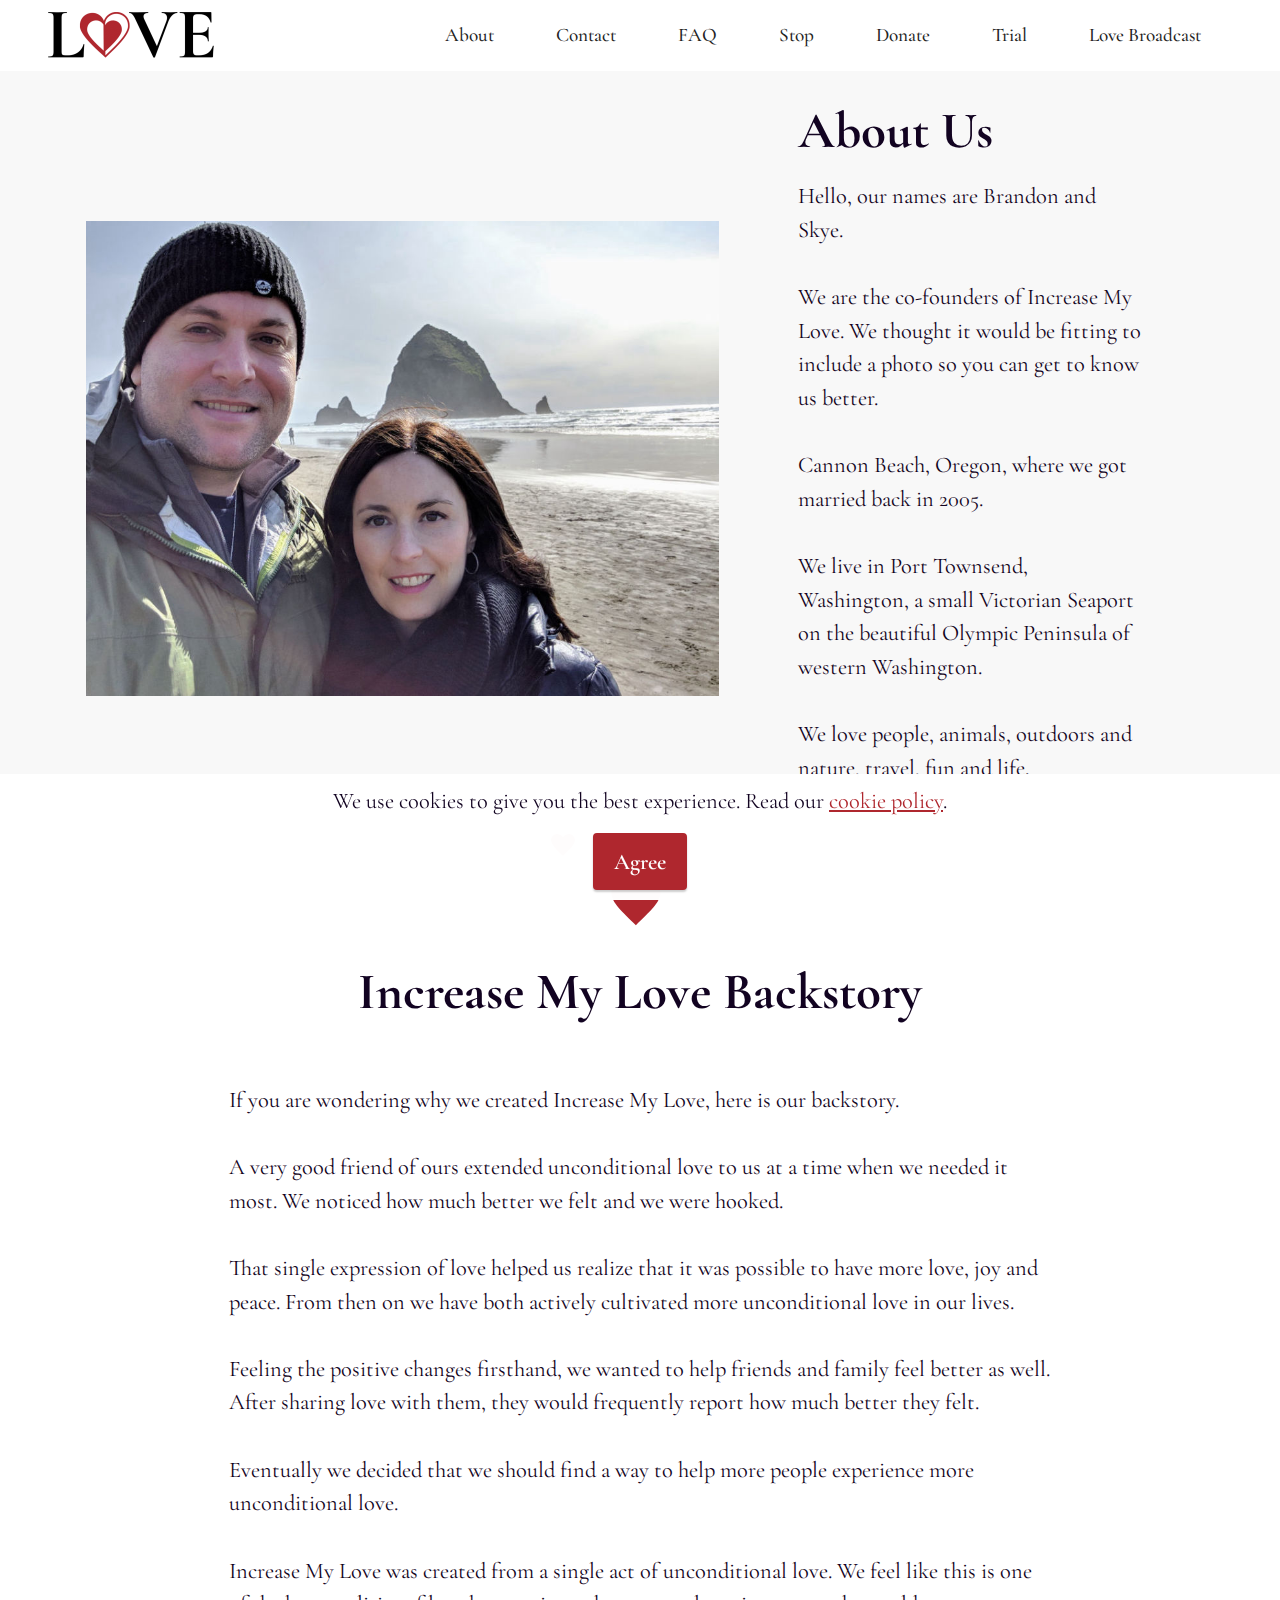
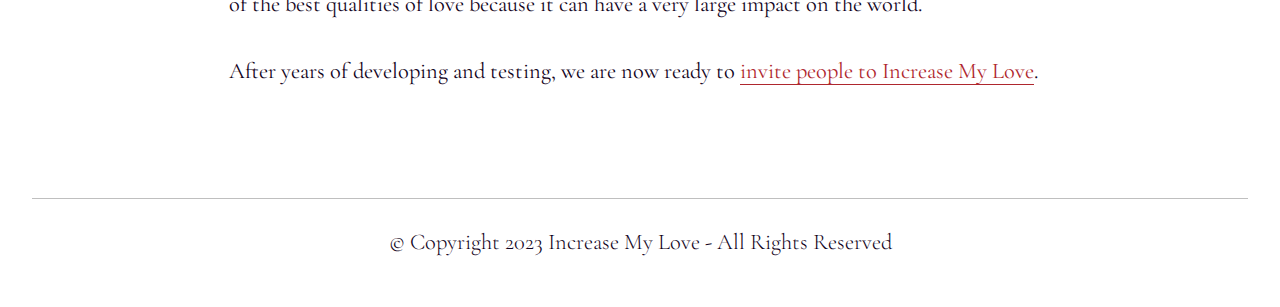
==== about.html @ 026ca495 "l" ====
<!DOCTYPE html>
<html  lang="en">
<head>
  
  <meta charset="UTF-8">
  <meta http-equiv="X-UA-Compatible" content="IE=edge">
  
  <meta name="twitter:card" content="summary_large_image"/>
  <meta name="twitter:image:src" content="">
  <meta property="og:image" content="">
  <meta name="twitter:title" content="About">
  <meta name="viewport" content="width=device-width, initial-scale=1, minimum-scale=1">
  <link rel="shortcut icon" href="assets/images/heart-red-128x118.png" type="image/x-icon">
  <meta name="description" content="Meet Brandon and Skye, the co-founders of Increase My Love. Learn about their personal journey to heal through unconditional love and how it has improved their lives.">
  
  
  <title>About</title>
  <link rel="stylesheet" href="assets/bootstrap/css/bootstrap.min.css">
  <link rel="stylesheet" href="assets/bootstrap/css/bootstrap-grid.min.css">
  <link rel="stylesheet" href="assets/bootstrap/css/bootstrap-reboot.min.css">
  <link rel="stylesheet" href="assets/web/assets/gdpr-plugin/gdpr-styles.css">
  <link rel="stylesheet" href="assets/popup-overlay-plugin/style.css">
  <link rel="stylesheet" href="assets/dropdown/css/style.css">
  <link rel="stylesheet" href="assets/theme/css/style.css">
  <link rel="preload" href="https://fonts.googleapis.com/css?family=Cormorant+Garamond:300,300i,400,400i,500,500i,600,600i,700,700i&display=swap" as="style" onload="this.onload=null;this.rel='stylesheet'">
  <noscript><link rel="stylesheet" href="https://fonts.googleapis.com/css?family=Cormorant+Garamond:300,300i,400,400i,500,500i,600,600i,700,700i&display=swap"></noscript>
  <link rel="preload" as="style" href="assets/mobirise/css/mbr-additional.css"><link rel="stylesheet" href="assets/mobirise/css/mbr-additional.css" type="text/css">
  
  
  <style type="text/css">
.gdpr-block {
    padding: 20px;
}
.gdpr-block label span.textGDPR input[name='gdpr'] {
    width: 30px;
    height: 30px;
    position: inherit;
}
</style>
  
</head>
<body>

<!-- Analytics -->
<!-- Google tag (gtag.js) -->
<script async="" src="https://www.googletagmanager.com/gtag/js?id=G-8TJ7L2LY0Y"></script>
<script>
  window.dataLayer = window.dataLayer || [];
  function gtag(){dataLayer.push(arguments);}
  gtag('js', new Date());

  gtag('config', 'G-8TJ7L2LY0Y');
</script>
<!-- /Analytics -->


  
  <section data-bs-version="5.1" class="menu1 cid-sN2cSIjoTE" once="menu" id="menu2-w">
    

    <nav class="navbar navbar-dropdown navbar-expand-lg">
        <div class="container-fluid">
            <div class="navbar-brand">
                <span class="navbar-logo">
                    <a href="index.html">
                        <img src="[data-uri]" alt="Increase Your Love Logo" style="height: 3rem;" loading="lazy" class="lazyload" data-src="assets/images/iml-logo-v3-332x96.png">
                    </a>
                </span>
                
            </div>
            <button class="navbar-toggler" type="button" data-toggle="collapse" data-bs-toggle="collapse" data-target="#navbarSupportedContent" data-bs-target="#navbarSupportedContent" aria-controls="navbarNavAltMarkup" aria-expanded="false" aria-label="Toggle navigation">
                <div class="hamburger">
                    <span></span>
                    <span></span>
                    <span></span>
                    <span></span>
                </div>
            </button>
            <div class="collapse navbar-collapse" id="navbarSupportedContent">
                <ul class="navbar-nav nav-dropdown nav-right" data-app-modern-menu="true"><li class="nav-item"><a class="nav-link link text-black text-primary display-4" href="about.html">About</a></li>
                    <li class="nav-item"><a class="nav-link link text-black text-primary display-4" href="contact.html">Contact</a></li>
                    <li class="nav-item"><a class="nav-link link text-black text-primary display-4" href="faq.html">FAQ</a>
                    </li>
                    <li class="nav-item"><a class="nav-link link text-black text-primary display-4" href="stop.html">Stop</a>
                    </li><li class="nav-item"><a class="nav-link link text-black text-primary display-4" href="donate.html">Donate</a></li><li class="nav-item"><a class="nav-link link text-black text-primary display-4" href="demo.html">Trial</a></li><li class="nav-item"><a class="nav-link link text-black text-primary display-4" href="join.html">Love Broadcast</a></li></ul>
                
            </div>
        </div>
    </nav>
</section>

<section data-bs-version="5.1" class="features3 cid-tvYIPnOXRH" id="features3-13">

	

	

	<div class="container">
		<div class="row align-items-center">
			<div class="col-md-7">
				<img src="[data-uri]" alt="Brandon and Skye" loading="lazy" class="lazyload" data-src="assets/images/about-meta-980x735.jpg">
			</div>

			<div class="col-md-5">
				<div class="text-elements-wrap">
					<div class="text-elements">
						
						<h2 class="mbr-section-title mbr-fonts-style display-2"><strong>
							About Us</strong></h2>
						<p class="mbr-text mbr-fonts-style display-7">Hello, our names are Brandon and Skye.<br><br>We are the co-founders of Increase My Love. We thought it would be fitting to include a photo so you can get to know us better.<br><br>Cannon Beach, Oregon, where we got married back in 2005.<br><br>We live in Port Townsend, Washington, a small Victorian Seaport on the beautiful Olympic Peninsula of western Washington.<br><br>We love people, animals, outdoors and nature, travel, fun and life.</p>
						
					</div>
				</div>
			</div>
		</div>
	</div>
</section>

<section data-bs-version="5.1" class="features5 cid-tw3ptjNU2r" id="features5-2t">
    

    

    <div class="container-fluid">
        <div class="row justify-content-center align-items-center">
            <div class="col-12 col-lg-9">
                <div class="align-center content">
                    <div class="animation-box">
                        <svg class="star" x="0px" y="0px" width="78px" height="78px" viewBox="-5 15 38 8" enable-background="new 0 0 38 8" xml:space="preserve">
                            <path d="M12 4.248c-3.148-5.402-12-3.825-12 2.944 0 4.661 5.571 9.427 12 15.808 6.43-6.381 12-11.147 12-15.808 0-6.792-8.875-8.306-12-2.944z">
                            </path>
                        </svg>
                        <svg class="star" x="0px" y="0px" width="78px" height="78px" viewBox="0 0 78 78" enable-background="new 0 0 78 78" xml:space="preserve">
                            <path d="M12 4.248c-3.148-5.402-12-3.825-12 2.944 0 4.661 5.571 9.427 12 15.808 6.43-6.381 12-11.147 12-15.808 0-6.792-8.875-8.306-12-2.944z">
                            </path>
                        </svg>
                        <svg class="star" x="0px" y="0px" width="78px" height="78px" viewBox="0 0 78 78" enable-background="new 0 0 78 78" xml:space="preserve">
                            <path d="M12 4.248c-3.148-5.402-12-3.825-12 2.944 0 4.661 5.571 9.427 12 15.808 6.43-6.381 12-11.147 12-15.808 0-6.792-8.875-8.306-12-2.944z">
                            </path>
                        </svg>
                    </div>
                    <h2 class="mbr-section-title mbr-fonts-style align-center display-2"><strong>
                        Increase My Love Backstory</strong></h2>
                    
                </div>
            </div>
        </div>
    </div>
</section>

<section data-bs-version="5.1" class="article2 cid-tvYJFqNtHx" id="article2-15">

	

	

	<div class="container">
		<div class="row justify-content-center">
			<div class="col-12 col-lg-9">
				

				<div class="text-wrap">
					
					
					<p class="mbr-text mbr-fonts-style display-7">If you are wondering why we created Increase My Love, here is our backstory.<br><br>A very good friend of ours extended unconditional love to us at a time when we needed it most. We noticed how much better we felt and we were hooked.<br><br>That single expression of love helped us realize that it was possible to have more love, joy and peace. From then on we have both actively cultivated more unconditional love in our lives.<br><br>Feeling the positive changes firsthand, we wanted to help friends and family feel better as well. After sharing love with them, they would frequently report how much better they felt.<br><br>Eventually we decided that we should find a way to help more people experience more unconditional love.<br><br>Increase My Love was created from a single act of unconditional love. We feel like this is one of the best qualities of love because it can have a very large impact on the world.<br><br>After years of developing and testing, we are now ready to <a href="join.html" class="text-primary">invite people to Increase My Love</a>.<br></p>
				</div>
			</div>
		</div>
	</div>
</section>

<section data-bs-version="5.1" class="footer2 cid-tvYsF9MUqD" once="footers" id="footer2-x">
    

    

    <div class="container-fluid">
        <div class="content">
            
            <div class="text-wrap">
                
                
            </div>
        </div>

        <div class="footer-lower">
            <div class="media-container-row">
                <div class="col-md-12">
                    <hr>
                </div>
            </div>
            <div class="media-container-row">
                <div class="col-md-12 copyright">
                    <p class="mbr-text mbr-fonts-style display-7">
                        © Copyright 2023 Increase My Love - All Rights Reserved
                    </p>
                </div>
            </div>
        </div>
    </div>

</section>


<script src="assets/bootstrap/js/bootstrap.bundle.min.js"></script>
  <script src="assets/web/assets/cookies-alert-plugin/cookies-alert-core.js"></script>
  <script src="assets/web/assets/cookies-alert-plugin/cookies-alert-script.js"></script>
  <script src="assets/smoothscroll/smooth-scroll.js"></script>
  <script src="assets/ytplayer/index.js"></script>
  <script src="assets/dropdown/js/navbar-dropdown.js"></script>
  <script src="assets/theme/js/script.js"></script>
  
  
  
<input name="cookieData" type="hidden" data-cookie-customdialogselector="null" data-cookie-colortext="#120321" data-cookie-colorbg="rgba(255, 255, 255, 0.99)" data-cookie-textbutton="Agree" data-cookie-colorbutton="#af272e" data-cookie-colorlink="#af272e" data-cookie-underlinelink="true" data-cookie-text="We use cookies to give you the best experience. Read our <a href='privacy-policy.html'>cookie policy</a>.">
  <script>"use strict";if("loading"in HTMLImageElement.prototype){document.querySelectorAll('img[loading="lazy"],iframe[loading="lazy"]').forEach(e=>{e.src=e.dataset.src,e.setAttribute("data-temp-style", e.getAttribute("style")),e.style.paddingTop=100*e.getAttribute("data-aspectratio")+"%",e.style.height=0,e.onload=function(){if(e.getAttribute("data-temp-style")!=="null"){e.setAttribute("style", e.getAttribute("data-temp-style"))}else{e.removeAttribute("style")};e.removeAttribute("data-temp-style")}})}else{const e=document.createElement("script");e.src="https://cdnjs.cloudflare.com/ajax/libs/lazysizes/5.1.2/lazysizes.min.js",document.body.appendChild(e)}</script>
</body>
</html>
---- assets/web/assets/gdpr-plugin/gdpr-styles.css ----
.gdpr-block {
    padding: 10px;
    font-size: 14px;
    display: block;
    width: 100%;
    text-align: center;
}
.gdpr-block.covert {
	display: none;
}
.textGDPR {
    position: relative;
}
.gdpr-block label span.textGDPR input[name='gdpr']{
    width: 15px;
    height: 15px;
    margin: 0;
    position: absolute;
    top: 3px;
    left: -20px;
}
.gdpr-block label {
    color: #a7a7a7;
    vertical-align: middle;
    user-select: none;
    margin-bottom: 0;
}
---- assets/popup-overlay-plugin/style.css ----
html.is-builder .modal-backdrop.show {
    display: none !important;
}
---- assets/dropdown/css/style.css ----
.navbar-dropdown {
  left: 0;
  padding: 0;
  position: absolute;
  right: 0;
  top: 0;
  transition: all 0.45s ease;
  z-index: 1030;
  background: #282828; }
  .navbar-dropdown .navbar-logo {
    margin-right: 0.8rem;
    transition: margin 0.3s ease-in-out;
    vertical-align: middle; }
    .navbar-dropdown .navbar-logo img {
      height: 3.125rem;
      transition: all 0.3s ease-in-out; }
    .navbar-dropdown .navbar-logo.mbr-iconfont {
      font-size: 3.125rem;
      line-height: 3.125rem; }
  .navbar-dropdown .navbar-caption {
    font-weight: 700;
    white-space: normal;
    vertical-align: -4px;
    line-height: 3.125rem !important; }
    .navbar-dropdown .navbar-caption, .navbar-dropdown .navbar-caption:hover {
      color: inherit;
      text-decoration: none; }
  .navbar-dropdown .mbr-iconfont + .navbar-caption {
    vertical-align: -1px; }
  .navbar-dropdown.navbar-fixed-top {
    position: fixed; }
  .navbar-dropdown .navbar-brand span {
    vertical-align: -4px; }
  .navbar-dropdown.bg-color.transparent {
    background: none; }
  .navbar-dropdown.navbar-short .navbar-brand {
    padding: 0.625rem 0; }
    .navbar-dropdown.navbar-short .navbar-brand span {
      vertical-align: -1px; }
  .navbar-dropdown.navbar-short .navbar-caption {
    line-height: 2.375rem !important;
    vertical-align: -2px; }
  .navbar-dropdown.navbar-short .navbar-logo {
    margin-right: 0.5rem; }
    .navbar-dropdown.navbar-short .navbar-logo img {
      height: 2.375rem; }
    .navbar-dropdown.navbar-short .navbar-logo.mbr-iconfont {
      font-size: 2.375rem;
      line-height: 2.375rem; }
  .navbar-dropdown.navbar-short .mbr-table-cell {
    height: 3.625rem; }
  .navbar-dropdown .navbar-close {
    left: 0.6875rem;
    position: fixed;
    top: 0.75rem;
    z-index: 1000; }
  .navbar-dropdown .hamburger-icon {
    content: "";
    display: inline-block;
    vertical-align: middle;
    width: 16px;
    -webkit-box-shadow: 0 -6px 0 1px #282828,0 0 0 1px #282828,0 6px 0 1px #282828;
    -moz-box-shadow: 0 -6px 0 1px #282828,0 0 0 1px #282828,0 6px 0 1px #282828;
    box-shadow: 0 -6px 0 1px #282828,0 0 0 1px #282828,0 6px 0 1px #282828; }

.dropdown-menu .dropdown-toggle[data-toggle="dropdown-submenu"]::after {
  border-bottom: 0.35em solid transparent;
  border-left: 0.35em solid;
  border-right: 0;
  border-top: 0.35em solid transparent;
  margin-left: 0.3rem; }

.dropdown-menu .dropdown-item:focus {
  outline: 0; }

.nav-dropdown {
  font-size: 0.75rem;
  font-weight: 500;
  height: auto !important; }
  .nav-dropdown .nav-btn {
    padding-left: 1rem; }
  .nav-dropdown .link {
    margin: .667em 1.667em;
    font-weight: 500;
    padding: 0;
    transition: color .2s ease-in-out; }
    .nav-dropdown .link.dropdown-toggle {
      margin-right: 2.583em; }
      .nav-dropdown .link.dropdown-toggle::after {
        margin-left: .25rem;
        border-top: 0.35em solid;
        border-right: 0.35em solid transparent;
        border-left: 0.35em solid transparent;
        border-bottom: 0; }
      .nav-dropdown .link.dropdown-toggle[aria-expanded="true"] {
        margin: 0;
        padding: 0.667em 3.263em  0.667em 1.667em; }
  .nav-dropdown .link::after,
  .nav-dropdown .dropdown-item::after {
    color: inherit; }
  .nav-dropdown .btn {
    font-size: 0.75rem;
    font-weight: 700;
    letter-spacing: 0;
    margin-bottom: 0;
    padding-left: 1.25rem;
    padding-right: 1.25rem; }
  .nav-dropdown .dropdown-menu {
    border-radius: 0;
    border: 0;
    left: 0;
    margin: 0;
    padding-bottom: 1.25rem;
    padding-top: 1.25rem;
    position: relative; }
  .nav-dropdown .dropdown-submenu {
    margin-left: 0.125rem;
    top: 0; }
  .nav-dropdown .dropdown-item {
    font-weight: 500;
    line-height: 2;
    padding: 0.3846em 4.615em 0.3846em 1.5385em;
    position: relative;
    transition: color .2s ease-in-out, background-color .2s ease-in-out; }
    .nav-dropdown .dropdown-item::after {
      margin-top: -0.3077em;
      position: absolute;
      right: 1.1538em;
      top: 50%; }
    .nav-dropdown .dropdown-item:focus, .nav-dropdown .dropdown-item:hover {
      background: none; }

@media (max-width: 767px) {
  .nav-dropdown.navbar-toggleable-sm {
    bottom: 0;
    display: none;
    left: 0;
    overflow-x: hidden;
    position: fixed;
    top: 0;
    transform: translateX(-100%);
    -ms-transform: translateX(-100%);
    -webkit-transform: translateX(-100%);
    width: 18.75rem;
    z-index: 999; } }
.nav-dropdown.navbar-toggleable-xl {
  bottom: 0;
  display: none;
  left: 0;
  overflow-x: hidden;
  position: fixed;
  top: 0;
  transform: translateX(-100%);
  -ms-transform: translateX(-100%);
  -webkit-transform: translateX(-100%);
  width: 18.75rem;
  z-index: 999; }

.nav-dropdown-sm {
  display: block !important;
  overflow-x: hidden;
  overflow: auto;
  padding-top: 3.875rem; }
  .nav-dropdown-sm::after {
    content: "";
    display: block;
    height: 3rem;
    width: 100%; }
  .nav-dropdown-sm.collapse.in ~ .navbar-close {
    display: block !important; }
  .nav-dropdown-sm.collapsing, .nav-dropdown-sm.collapse.in {
    transform: translateX(0);
    -ms-transform: translateX(0);
    -webkit-transform: translateX(0);
    transition: all 0.25s ease-out;
    -webkit-transition: all 0.25s ease-out;
    background: #282828; }
  .nav-dropdown-sm.collapsing[aria-expanded="false"] {
    transform: translateX(-100%);
    -ms-transform: translateX(-100%);
    -webkit-transform: translateX(-100%); }
  .nav-dropdown-sm .nav-item {
    display: block;
    margin-left: 0 !important;
    padding-left: 0; }
  .nav-dropdown-sm .link,
  .nav-dropdown-sm .dropdown-item {
    border-top: 1px dotted rgba(255, 255, 255, 0.1);
    font-size: 0.8125rem;
    line-height: 1.6;
    margin: 0 !important;
    padding: 0.875rem 2.4rem 0.875rem 1.5625rem !important;
    position: relative;
    white-space: normal; }
    .nav-dropdown-sm .link:focus, .nav-dropdown-sm .link:hover,
    .nav-dropdown-sm .dropdown-item:focus,
    .nav-dropdown-sm .dropdown-item:hover {
      background: rgba(0, 0, 0, 0.2) !important;
      color: #c0a375; }
  .nav-dropdown-sm .nav-btn {
    position: relative;
    padding: 1.5625rem 1.5625rem 0 1.5625rem; }
    .nav-dropdown-sm .nav-btn::before {
      border-top: 1px dotted rgba(255, 255, 255, 0.1);
      content: "";
      left: 0;
      position: absolute;
      top: 0;
      width: 100%; }
    .nav-dropdown-sm .nav-btn + .nav-btn {
      padding-top: 0.625rem; }
      .nav-dropdown-sm .nav-btn + .nav-btn::before {
        display: none; }
  .nav-dropdown-sm .btn {
    padding: 0.625rem 0; }
  .nav-dropdown-sm .dropdown-toggle[data-toggle="dropdown-submenu"]::after {
    margin-left: .25rem;
    border-top: 0.35em solid;
    border-right: 0.35em solid transparent;
    border-left: 0.35em solid transparent;
    border-bottom: 0; }
  .nav-dropdown-sm .dropdown-toggle[data-toggle="dropdown-submenu"][aria-expanded="true"]::after {
    border-top: 0;
    border-right: 0.35em solid transparent;
    border-left: 0.35em solid transparent;
    border-bottom: 0.35em solid; }
  .nav-dropdown-sm .dropdown-menu {
    margin: 0;
    padding: 0;
    position: relative;
    top: 0;
    left: 0;
    width: 100%;
    border: 0;
    float: none;
    border-radius: 0;
    background: none; }
  .nav-dropdown-sm .dropdown-submenu {
    left: 100%;
    margin-left: 0.125rem;
    margin-top: -1.25rem;
    top: 0; }

.navbar-toggleable-sm .nav-dropdown .dropdown-menu {
  position: absolute; }

.navbar-toggleable-sm .nav-dropdown .dropdown-submenu {
  left: 100%;
  margin-left: 0.125rem;
  margin-top: -1.25rem;
  top: 0; }

.navbar-toggleable-sm.opened .nav-dropdown .dropdown-menu {
  position: relative; }

.navbar-toggleable-sm.opened .nav-dropdown .dropdown-submenu {
  left: 0;
  margin-left: 00rem;
  margin-top: 0rem;
  top: 0; }

.is-builder .nav-dropdown.collapsing {
  transition: none !important; }
---- assets/theme/css/style.css ----
@charset "UTF-8";
section {
  background-color: #ffffff;
}

body {
  font-style: normal;
  line-height: 1.5;
  font-weight: 400;
  color: #232323;
  position: relative;
}

button {
  background-color: transparent;
  border-color: transparent;
}

section,
.container,
.container-fluid {
  position: relative;
  word-wrap: break-word;
}

a.mbr-iconfont:hover {
  text-decoration: none;
}

.article .lead p,
.article .lead ul,
.article .lead ol,
.article .lead pre,
.article .lead blockquote {
  margin-bottom: 0;
}

a {
  font-style: normal;
  font-weight: 400;
  cursor: pointer;
}
a, a:hover {
  text-decoration: none;
}

.mbr-section-title {
  font-style: normal;
  line-height: 1.3;
}

.mbr-section-subtitle {
  line-height: 1.3;
}

.mbr-text {
  font-style: normal;
  line-height: 1.7;
}

h1,
h2,
h3,
h4,
h5,
h6,
.display-1,
.display-2,
.display-4,
.display-5,
.display-7,
span,
p,
a {
  line-height: 1;
  word-break: break-word;
  word-wrap: break-word;
  font-weight: 400;
}

b,
strong {
  font-weight: bold;
}

input:-webkit-autofill, input:-webkit-autofill:hover, input:-webkit-autofill:focus, input:-webkit-autofill:active {
  transition-delay: 9999s;
  -webkit-transition-property: background-color, color;
  transition-property: background-color, color;
}

textarea[type=hidden] {
  display: none;
}

section {
  background-position: 50% 50%;
  background-repeat: no-repeat;
  background-size: cover;
}
section .mbr-background-video,
section .mbr-background-video-preview {
  position: absolute;
  bottom: 0;
  left: 0;
  right: 0;
  top: 0;
}

.hidden {
  visibility: hidden;
}

.mbr-z-index20 {
  z-index: 20;
}

/*! Base colors */
.mbr-white {
  color: #ffffff;
}

.mbr-black {
  color: #111111;
}

.mbr-bg-white {
  background-color: #ffffff;
}

.mbr-bg-black {
  background-color: #000000;
}

/*! Text-aligns */
.align-left {
  text-align: left;
}

.align-center {
  text-align: center;
}

.align-right {
  text-align: right;
}

/*! Font-weight  */
.mbr-light {
  font-weight: 300;
}

.mbr-regular {
  font-weight: 400;
}

.mbr-semibold {
  font-weight: 500;
}

.mbr-bold {
  font-weight: 700;
}

/*! Media  */
.media-content {
  flex-basis: 100%;
}

.media-container-row {
  display: flex;
  flex-direction: row;
  flex-wrap: wrap;
  justify-content: center;
  align-content: center;
  align-items: start;
}
.media-container-row .media-size-item {
  width: 400px;
}

.media-container-column {
  display: flex;
  flex-direction: column;
  flex-wrap: wrap;
  justify-content: center;
  align-content: center;
  align-items: stretch;
}
.media-container-column > * {
  width: 100%;
}

@media (min-width: 992px) {
  .media-container-row {
    flex-wrap: nowrap;
  }
}
figure {
  margin-bottom: 0;
  overflow: hidden;
}

figure[mbr-media-size] {
  transition: width 0.1s;
}

img,
iframe {
  display: block;
  width: 100%;
}

.card {
  background-color: transparent;
  border: none;
}

.card-box {
  width: 100%;
}

.card-img {
  text-align: center;
  flex-shrink: 0;
  -webkit-flex-shrink: 0;
}

.media {
  max-width: 100%;
  margin: 0 auto;
}

.mbr-figure {
  align-self: center;
}

.media-container > div {
  max-width: 100%;
}

.mbr-figure img,
.card-img img {
  width: 100%;
}

@media (max-width: 991px) {
  .media-size-item {
    width: auto !important;
  }

  .media {
    width: auto;
  }

  .mbr-figure {
    width: 100% !important;
  }
}
/*! Buttons */
.mbr-section-btn {
  margin-left: -0.6rem;
  margin-right: -0.6rem;
  font-size: 0;
}

.btn {
  font-weight: 600;
  border-width: 1px;
  font-style: normal;
  margin: 0.6rem 0.6rem;
  white-space: normal;
  transition: all 0.2s ease-in-out;
  display: inline-flex;
  align-items: center;
  justify-content: center;
  word-break: break-word;
}

.btn-sm {
  font-weight: 600;
  letter-spacing: 0px;
  transition: all 0.3s ease-in-out;
}

.btn-md {
  font-weight: 600;
  letter-spacing: 0px;
  transition: all 0.3s ease-in-out;
}

.btn-lg {
  font-weight: 600;
  letter-spacing: 0px;
  transition: all 0.3s ease-in-out;
}

.btn-form {
  margin: 0;
}
.btn-form:hover {
  cursor: pointer;
}

nav .mbr-section-btn {
  margin-left: 0rem;
  margin-right: 0rem;
}

/*! Btn icon margin */
.btn .mbr-iconfont,
.btn.btn-sm .mbr-iconfont {
  order: 1;
  cursor: pointer;
  margin-left: 0.5rem;
  vertical-align: sub;
}

.btn.btn-md .mbr-iconfont,
.btn.btn-md .mbr-iconfont {
  margin-left: 0.8rem;
}

.mbr-regular {
  font-weight: 400;
}

.mbr-semibold {
  font-weight: 500;
}

.mbr-bold {
  font-weight: 700;
}

[type=submit] {
  -webkit-appearance: none;
}

/*! Full-screen */
.mbr-fullscreen .mbr-overlay {
  min-height: 100vh;
}

.mbr-fullscreen {
  display: flex;
  display: -moz-flex;
  display: -ms-flex;
  display: -o-flex;
  align-items: center;
  min-height: 100vh;
  padding-top: 3rem;
  padding-bottom: 3rem;
}

/*! Map */
.map {
  height: 25rem;
  position: relative;
}
.map iframe {
  width: 100%;
  height: 100%;
}

/*! Scroll to top arrow */
.mbr-arrow-up {
  bottom: 25px;
  right: 90px;
  position: fixed;
  text-align: right;
  z-index: 5000;
  color: #ffffff;
  font-size: 22px;
}

.mbr-arrow-up a {
  background: rgba(0, 0, 0, 0.2);
  border-radius: 50%;
  color: #fff;
  display: inline-block;
  height: 60px;
  width: 60px;
  border: 2px solid #fff;
  outline-style: none !important;
  position: relative;
  text-decoration: none;
  transition: all 0.3s ease-in-out;
  cursor: pointer;
  text-align: center;
}
.mbr-arrow-up a:hover {
  background-color: rgba(0, 0, 0, 0.4);
}
.mbr-arrow-up a i {
  line-height: 60px;
}

.mbr-arrow-up-icon {
  display: block;
  color: #fff;
}

.mbr-arrow-up-icon::before {
  content: "›";
  display: inline-block;
  font-family: serif;
  font-size: 22px;
  line-height: 1;
  font-style: normal;
  position: relative;
  top: 6px;
  left: -4px;
  transform: rotate(-90deg);
}

/*! Arrow Down */
.mbr-arrow {
  position: absolute;
  bottom: 45px;
  left: 50%;
  width: 60px;
  height: 60px;
  cursor: pointer;
  background-color: rgba(80, 80, 80, 0.5);
  border-radius: 50%;
  transform: translateX(-50%);
}
@media (max-width: 767px) {
  .mbr-arrow {
    display: none;
  }
}
.mbr-arrow > a {
  display: inline-block;
  text-decoration: none;
  outline-style: none;
  -webkit-animation: arrowdown 1.7s ease-in-out infinite;
          animation: arrowdown 1.7s ease-in-out infinite;
  color: #ffffff;
}
.mbr-arrow > a > i {
  position: absolute;
  top: -2px;
  left: 15px;
  font-size: 2rem;
}

#scrollToTop a i::before {
  content: "";
  position: absolute;
  display: block;
  border-bottom: 2.5px solid #fff;
  border-left: 2.5px solid #fff;
  width: 27.8%;
  height: 27.8%;
  left: 50%;
  top: 51%;
  transform: translateY(-30%) translateX(-50%) rotate(135deg);
}

@keyframes arrowdown {
  0% {
    transform: translateY(0px);
  }
  50% {
    transform: translateY(-5px);
  }
  100% {
    transform: translateY(0px);
  }
}
@-webkit-keyframes arrowdown {
  0% {
    transform: translateY(0px);
  }
  50% {
    transform: translateY(-5px);
  }
  100% {
    transform: translateY(0px);
  }
}
@media (max-width: 500px) {
  .mbr-arrow-up {
    left: 0;
    right: 0;
    text-align: center;
  }
}
/*Gradients animation*/
@keyframes gradient-animation {
  from {
    background-position: 0% 100%;
    -webkit-animation-timing-function: ease-in-out;
            animation-timing-function: ease-in-out;
  }
  to {
    background-position: 100% 0%;
    -webkit-animation-timing-function: ease-in-out;
            animation-timing-function: ease-in-out;
  }
}
@-webkit-keyframes gradient-animation {
  from {
    background-position: 0% 100%;
    -webkit-animation-timing-function: ease-in-out;
            animation-timing-function: ease-in-out;
  }
  to {
    background-position: 100% 0%;
    -webkit-animation-timing-function: ease-in-out;
            animation-timing-function: ease-in-out;
  }
}
.bg-gradient {
  background-size: 200% 200%;
  animation: gradient-animation 5s infinite alternate;
  -webkit-animation: gradient-animation 5s infinite alternate;
}

.menu .navbar-brand {
  display: -webkit-flex;
}
.menu .navbar-brand span {
  display: flex;
  display: -webkit-flex;
}
.menu .navbar-brand .navbar-caption-wrap {
  display: -webkit-flex;
}
.menu .navbar-brand .navbar-logo img {
  display: -webkit-flex;
  width: auto;
}
@media (min-width: 768px) and (max-width: 991px) {
  .menu .navbar-toggleable-sm .navbar-nav {
    display: -ms-flexbox;
  }
}
@media (max-width: 991px) {
  .menu .navbar-collapse {
    max-height: 93.5vh;
  }
  .menu .navbar-collapse.show {
    overflow: auto;
  }
}
@media (min-width: 992px) {
  .menu .navbar-nav.nav-dropdown {
    display: -webkit-flex;
  }
  .menu .navbar-toggleable-sm .navbar-collapse {
    display: -webkit-flex !important;
  }
  .menu .collapsed .navbar-collapse {
    max-height: 93.5vh;
  }
  .menu .collapsed .navbar-collapse.show {
    overflow: auto;
  }
}
@media (max-width: 767px) {
  .menu .navbar-collapse {
    max-height: 80vh;
  }
}

.nav-link .mbr-iconfont {
  margin-right: 0.5rem;
}

.navbar {
  display: -webkit-flex;
  -webkit-flex-wrap: wrap;
  -webkit-align-items: center;
  -webkit-justify-content: space-between;
}

.navbar-collapse {
  -webkit-flex-basis: 100%;
  -webkit-flex-grow: 1;
  -webkit-align-items: center;
}

.nav-dropdown .link {
  padding: 0.667em 1.667em !important;
  margin: 0 !important;
}

.nav {
  display: -webkit-flex;
  -webkit-flex-wrap: wrap;
}

.row {
  display: -webkit-flex;
  -webkit-flex-wrap: wrap;
}

.justify-content-center {
  -webkit-justify-content: center;
}

.form-inline {
  display: -webkit-flex;
}

.card-wrapper {
  -webkit-flex: 1;
}

.carousel-control {
  z-index: 10;
  display: -webkit-flex;
}

.carousel-controls {
  display: -webkit-flex;
}

.media {
  display: -webkit-flex;
}

.form-group:focus {
  outline: none;
}

.jq-selectbox__select {
  padding: 7px 0;
  position: relative;
}

.jq-selectbox__dropdown {
  overflow: hidden;
  border-radius: 10px;
  position: absolute;
  top: 100%;
  left: 0 !important;
  width: 100% !important;
}

.jq-selectbox__trigger-arrow {
  right: 0;
  transform: translateY(-50%);
}

.jq-selectbox li {
  padding: 1.07em 0.5em;
}

input[type=range] {
  padding-left: 0 !important;
  padding-right: 0 !important;
}

.modal-dialog,
.modal-content {
  height: 100%;
}

.modal-dialog .carousel-inner {
  height: calc(100vh - 1.75rem);
}
@media (max-width: 575px) {
  .modal-dialog .carousel-inner {
    height: calc(100vh - 1rem);
  }
}

.carousel-item {
  text-align: center;
}

.carousel-item img {
  margin: auto;
}

.navbar-toggler {
  align-self: flex-start;
  padding: 0.25rem 0.75rem;
  font-size: 1.25rem;
  line-height: 1;
  background: transparent;
  border: 1px solid transparent;
  border-radius: 0.25rem;
}

.navbar-toggler:focus,
.navbar-toggler:hover {
  text-decoration: none;
  box-shadow: none;
}

.navbar-toggler-icon {
  display: inline-block;
  width: 1.5em;
  height: 1.5em;
  vertical-align: middle;
  content: "";
  background: no-repeat center center;
  background-size: 100% 100%;
}

.navbar-toggler-left {
  position: absolute;
  left: 1rem;
}

.navbar-toggler-right {
  position: absolute;
  right: 1rem;
}

.card-img {
  width: auto;
}

.menu .navbar.collapsed:not(.beta-menu) {
  flex-direction: column;
}

.carousel-item.active,
.carousel-item-next,
.carousel-item-prev {
  display: flex;
}

.note-air-layout .dropup .dropdown-menu,
.note-air-layout .navbar-fixed-bottom .dropdown .dropdown-menu {
  bottom: initial !important;
}

html,
body {
  height: auto;
  min-height: 100vh;
}

.dropup .dropdown-toggle::after {
  display: none;
}

.form-asterisk {
  font-family: initial;
  position: absolute;
  top: -2px;
  font-weight: normal;
}

.form-control-label {
  position: relative;
  cursor: pointer;
  margin-bottom: 0.357em;
  padding: 0;
}

.alert {
  color: #ffffff;
  border-radius: 0;
  border: 0;
  font-size: 1.1rem;
  line-height: 1.5;
  margin-bottom: 1.875rem;
  padding: 1.25rem;
  position: relative;
  text-align: center;
}
.alert.alert-form::after {
  background-color: inherit;
  bottom: -7px;
  content: "";
  display: block;
  height: 14px;
  left: 50%;
  margin-left: -7px;
  position: absolute;
  transform: rotate(45deg);
  width: 14px;
}

.form-control {
  background-color: #ffffff;
  background-clip: border-box;
  color: #232323;
  line-height: 1rem !important;
  height: auto;
  padding: 0.6rem 1.2rem;
  transition: border-color 0.25s ease 0s;
  border: 1px solid transparent !important;
  border-radius: 4px;
  box-shadow: rgba(0, 0, 0, 0.07) 0px 1px 1px 0px, rgba(0, 0, 0, 0.07) 0px 1px 3px 0px, rgba(0, 0, 0, 0.03) 0px 0px 0px 1px;
}
.form-active .form-control:invalid {
  border-color: red;
}

form .row {
  margin-left: -0.6rem;
  margin-right: -0.6rem;
}
form .row [class*=col] {
  padding-left: 0.6rem;
  padding-right: 0.6rem;
}

form .mbr-section-btn {
  margin: 0;
  padding-left: 0.6rem;
  padding-right: 0.6rem;
}

form .btn {
  display: flex;
  padding: 0.6rem 1.2rem;
  margin: 0;
}

form .form-check-input {
  margin-top: 0.5;
}

textarea.form-control {
  line-height: 1.5rem !important;
}

.form-group {
  margin-bottom: 1.2rem;
}

.form-control,
form .btn {
  min-height: 48px;
}

.gdpr-block label span.textGDPR input[name=gdpr] {
  top: 7px;
}

.form-control:focus {
  box-shadow: none;
}

:focus {
  outline: none;
}

.mbr-overlay {
  background-color: #000;
  bottom: 0;
  left: 0;
  opacity: 0.5;
  position: absolute;
  right: 0;
  top: 0;
  z-index: 0;
  pointer-events: none;
}

blockquote {
  font-style: italic;
  padding: 3rem;
  font-size: 1.09rem;
  position: relative;
  border-left: 3px solid;
}

ul,
ol,
pre,
blockquote {
  margin-bottom: 2.3125rem;
}

.mt-4 {
  margin-top: 2rem !important;
}

.mb-4 {
  margin-bottom: 2rem !important;
}

@media (min-width: 992px) {
  .container {
    padding-left: 16px;
    padding-right: 16px;
  }

  .row {
    margin-left: -16px;
    margin-right: -16px;
  }
  .row > [class*=col] {
    padding-left: 16px;
    padding-right: 16px;
  }
}
@media (min-width: 768px) {
  .container-fluid {
    padding-left: 32px;
    padding-right: 32px;
  }
}
@media (min-width: 768px) and (max-width: 991px) {
  .mbr-container {
    padding-left: 32px;
    padding-right: 32px;
  }
}
@media (max-width: 767px) {
  .mbr-container {
    padding-left: 16px;
    padding-right: 16px;
  }
}
.card-wrapper,
.item-wrapper {
  overflow: hidden;
}

.app-video-wrapper > img {
  opacity: 1;
}

.item {
  position: relative;
}

.dropdown-menu .dropdown-menu {
  left: 100%;
}

.dropdown-item + .dropdown-menu {
  display: none;
}

.dropdown-item:hover + .dropdown-menu,
.dropdown-menu:hover {
  display: block;
}
---- assets/mobirise/css/mbr-additional.css ----
.btn {
  border-width: 2px;
}
body {
  font-family: 'Cormorant Garamond', serif;
}
.display-1 {
  font-family: 'Cormorant Garamond', serif;
  font-size: 5rem;
  line-height: 1.1;
}
.display-1 > .mbr-iconfont {
  font-size: 6.25rem;
}
.display-2 {
  font-family: 'Cormorant Garamond', serif;
  font-size: 3.2rem;
  line-height: 1.1;
}
.display-2 > .mbr-iconfont {
  font-size: 4rem;
}
.display-4 {
  font-family: 'Cormorant Garamond', serif;
  font-size: 1.2rem;
  line-height: 1.5;
}
.display-4 > .mbr-iconfont {
  font-size: 1.5rem;
}
.display-5 {
  font-family: 'Cormorant Garamond', serif;
  font-size: 2rem;
  line-height: 1.5;
}
.display-5 > .mbr-iconfont {
  font-size: 2.5rem;
}
.display-7 {
  font-family: 'Cormorant Garamond', serif;
  font-size: 1.4rem;
  line-height: 1.5;
}
.display-7 > .mbr-iconfont {
  font-size: 1.75rem;
}
/* ---- Fluid typography for mobile devices ---- */
/* 1.4 - font scale ratio ( bootstrap == 1.42857 ) */
/* 100vw - current viewport width */
/* (48 - 20)  48 == 48rem == 768px, 20 == 20rem == 320px(minimal supported viewport) */
/* 0.65 - min scale variable, may vary */
@media (max-width: 992px) {
  .display-1 {
    font-size: 4rem;
  }
}
@media (max-width: 768px) {
  .display-1 {
    font-size: 3.5rem;
    font-size: calc( 2.4rem + (5 - 2.4) * ((100vw - 20rem) / (48 - 20)));
    line-height: calc( 1.1 * (2.4rem + (5 - 2.4) * ((100vw - 20rem) / (48 - 20))));
  }
  .display-2 {
    font-size: 2.56rem;
    font-size: calc( 1.77rem + (3.2 - 1.77) * ((100vw - 20rem) / (48 - 20)));
    line-height: calc( 1.3 * (1.77rem + (3.2 - 1.77) * ((100vw - 20rem) / (48 - 20))));
  }
  .display-4 {
    font-size: 0.96rem;
    font-size: calc( 1.07rem + (1.2 - 1.07) * ((100vw - 20rem) / (48 - 20)));
    line-height: calc( 1.4 * (1.07rem + (1.2 - 1.07) * ((100vw - 20rem) / (48 - 20))));
  }
  .display-5 {
    font-size: 1.6rem;
    font-size: calc( 1.35rem + (2 - 1.35) * ((100vw - 20rem) / (48 - 20)));
    line-height: calc( 1.4 * (1.35rem + (2 - 1.35) * ((100vw - 20rem) / (48 - 20))));
  }
  .display-7 {
    font-size: 1.12rem;
    font-size: calc( 1.14rem + (1.4 - 1.14) * ((100vw - 20rem) / (48 - 20)));
    line-height: calc( 1.4 * (1.14rem + (1.4 - 1.14) * ((100vw - 20rem) / (48 - 20))));
  }
}
/* Buttons */
.btn {
  padding: 0.6rem 1.2rem;
  border-radius: 4px;
}
.btn-sm {
  padding: 0.6rem 1.2rem;
  border-radius: 4px;
}
.btn-md {
  padding: 0.6rem 1.2rem;
  border-radius: 4px;
}
.btn-lg {
  padding: 1rem 2.6rem;
  border-radius: 4px;
}
.bg-primary {
  background-color: #af272e !important;
}
.bg-success {
  background-color: #314825 !important;
}
.bg-info {
  background-color: #6ec1e4 !important;
}
.bg-warning {
  background-color: #ee3102 !important;
}
.bg-danger {
  background-color: #ee2852 !important;
}
.btn-primary,
.btn-primary:active {
  background-color: #af272e !important;
  border-color: #af272e !important;
  color: #ffffff !important;
  box-shadow: 0 2px 2px 0 rgba(0, 0, 0, 0.2);
}
.btn-primary:hover,
.btn-primary:focus,
.btn-primary.focus,
.btn-primary.active {
  color: #ffffff !important;
  background-color: #68171b !important;
  border-color: #68171b !important;
  box-shadow: 0 2px 5px 0 rgba(0, 0, 0, 0.2);
}
.btn-primary.disabled,
.btn-primary:disabled {
  color: #ffffff !important;
  background-color: #68171b !important;
  border-color: #68171b !important;
}
.btn-secondary,
.btn-secondary:active {
  background-color: #120321 !important;
  border-color: #120321 !important;
  color: #ffffff !important;
  box-shadow: 0 2px 2px 0 rgba(0, 0, 0, 0.2);
}
.btn-secondary:hover,
.btn-secondary:focus,
.btn-secondary.focus,
.btn-secondary.active {
  color: #ffffff !important;
  background-color: #000000 !important;
  border-color: #000000 !important;
  box-shadow: 0 2px 5px 0 rgba(0, 0, 0, 0.2);
}
.btn-secondary.disabled,
.btn-secondary:disabled {
  color: #ffffff !important;
  background-color: #000000 !important;
  border-color: #000000 !important;
}
.btn-info,
.btn-info:active {
  background-color: #6ec1e4 !important;
  border-color: #6ec1e4 !important;
  color: #ffffff !important;
  box-shadow: 0 2px 2px 0 rgba(0, 0, 0, 0.2);
}
.btn-info:hover,
.btn-info:focus,
.btn-info.focus,
.btn-info.active {
  color: #ffffff !important;
  background-color: #27a1d4 !important;
  border-color: #27a1d4 !important;
  box-shadow: 0 2px 5px 0 rgba(0, 0, 0, 0.2);
}
.btn-info.disabled,
.btn-info:disabled {
  color: #ffffff !important;
  background-color: #27a1d4 !important;
  border-color: #27a1d4 !important;
}
.btn-success,
.btn-success:active {
  background-color: #314825 !important;
  border-color: #314825 !important;
  color: #ffffff !important;
  box-shadow: 0 2px 2px 0 rgba(0, 0, 0, 0.2);
}
.btn-success:hover,
.btn-success:focus,
.btn-success.focus,
.btn-success.active {
  color: #ffffff !important;
  background-color: #0a0f08 !important;
  border-color: #0a0f08 !important;
  box-shadow: 0 2px 5px 0 rgba(0, 0, 0, 0.2);
}
.btn-success.disabled,
.btn-success:disabled {
  color: #ffffff !important;
  background-color: #0a0f08 !important;
  border-color: #0a0f08 !important;
}
.btn-warning,
.btn-warning:active {
  background-color: #ee3102 !important;
  border-color: #ee3102 !important;
  color: #ffffff !important;
  box-shadow: 0 2px 2px 0 rgba(0, 0, 0, 0.2);
}
.btn-warning:hover,
.btn-warning:focus,
.btn-warning.focus,
.btn-warning.active {
  color: #ffffff !important;
  background-color: #981f01 !important;
  border-color: #981f01 !important;
  box-shadow: 0 2px 5px 0 rgba(0, 0, 0, 0.2);
}
.btn-warning.disabled,
.btn-warning:disabled {
  color: #ffffff !important;
  background-color: #981f01 !important;
  border-color: #981f01 !important;
}
.btn-danger,
.btn-danger:active {
  background-color: #ee2852 !important;
  border-color: #ee2852 !important;
  color: #ffffff !important;
  box-shadow: 0 2px 2px 0 rgba(0, 0, 0, 0.2);
}
.btn-danger:hover,
.btn-danger:focus,
.btn-danger.focus,
.btn-danger.active {
  color: #ffffff !important;
  background-color: #b10e31 !important;
  border-color: #b10e31 !important;
  box-shadow: 0 2px 5px 0 rgba(0, 0, 0, 0.2);
}
.btn-danger.disabled,
.btn-danger:disabled {
  color: #ffffff !important;
  background-color: #b10e31 !important;
  border-color: #b10e31 !important;
}
.btn-white,
.btn-white:active {
  background-color: #fafafa !important;
  border-color: #fafafa !important;
  color: #7a7a7a !important;
  box-shadow: 0 2px 2px 0 rgba(0, 0, 0, 0.2);
}
.btn-white:hover,
.btn-white:focus,
.btn-white.focus,
.btn-white.active {
  color: #4f4f4f !important;
  background-color: #cfcfcf !important;
  border-color: #cfcfcf !important;
  box-shadow: 0 2px 5px 0 rgba(0, 0, 0, 0.2);
}
.btn-white.disabled,
.btn-white:disabled {
  color: #7a7a7a !important;
  background-color: #cfcfcf !important;
  border-color: #cfcfcf !important;
}
.btn-black,
.btn-black:active {
  background-color: #232323 !important;
  border-color: #232323 !important;
  color: #ffffff !important;
  box-shadow: 0 2px 2px 0 rgba(0, 0, 0, 0.2);
}
.btn-black:hover,
.btn-black:focus,
.btn-black.focus,
.btn-black.active {
  color: #ffffff !important;
  background-color: #000000 !important;
  border-color: #000000 !important;
  box-shadow: 0 2px 5px 0 rgba(0, 0, 0, 0.2);
}
.btn-black.disabled,
.btn-black:disabled {
  color: #ffffff !important;
  background-color: #000000 !important;
  border-color: #000000 !important;
}
.btn-primary-outline,
.btn-primary-outline:active {
  background-color: transparent !important;
  border-color: #af272e;
  color: #af272e;
}
.btn-primary-outline:hover,
.btn-primary-outline:focus,
.btn-primary-outline.focus,
.btn-primary-outline.active {
  color: #68171b !important;
  background-color: transparent!important;
  border-color: #68171b !important;
  box-shadow: none!important;
}
.btn-primary-outline.disabled,
.btn-primary-outline:disabled {
  color: #ffffff !important;
  background-color: #af272e !important;
  border-color: #af272e !important;
}
.btn-secondary-outline,
.btn-secondary-outline:active {
  background-color: transparent !important;
  border-color: #120321;
  color: #120321;
}
.btn-secondary-outline:hover,
.btn-secondary-outline:focus,
.btn-secondary-outline.focus,
.btn-secondary-outline.active {
  color: #000000 !important;
  background-color: transparent!important;
  border-color: #000000 !important;
  box-shadow: none!important;
}
.btn-secondary-outline.disabled,
.btn-secondary-outline:disabled {
  color: #ffffff !important;
  background-color: #120321 !important;
  border-color: #120321 !important;
}
.btn-info-outline,
.btn-info-outline:active {
  background-color: transparent !important;
  border-color: #6ec1e4;
  color: #6ec1e4;
}
.btn-info-outline:hover,
.btn-info-outline:focus,
.btn-info-outline.focus,
.btn-info-outline.active {
  color: #27a1d4 !important;
  background-color: transparent!important;
  border-color: #27a1d4 !important;
  box-shadow: none!important;
}
.btn-info-outline.disabled,
.btn-info-outline:disabled {
  color: #ffffff !important;
  background-color: #6ec1e4 !important;
  border-color: #6ec1e4 !important;
}
.btn-success-outline,
.btn-success-outline:active {
  background-color: transparent !important;
  border-color: #314825;
  color: #314825;
}
.btn-success-outline:hover,
.btn-success-outline:focus,
.btn-success-outline.focus,
.btn-success-outline.active {
  color: #0a0f08 !important;
  background-color: transparent!important;
  border-color: #0a0f08 !important;
  box-shadow: none!important;
}
.btn-success-outline.disabled,
.btn-success-outline:disabled {
  color: #ffffff !important;
  background-color: #314825 !important;
  border-color: #314825 !important;
}
.btn-warning-outline,
.btn-warning-outline:active {
  background-color: transparent !important;
  border-color: #ee3102;
  color: #ee3102;
}
.btn-warning-outline:hover,
.btn-warning-outline:focus,
.btn-warning-outline.focus,
.btn-warning-outline.active {
  color: #981f01 !important;
  background-color: transparent!important;
  border-color: #981f01 !important;
  box-shadow: none!important;
}
.btn-warning-outline.disabled,
.btn-warning-outline:disabled {
  color: #ffffff !important;
  background-color: #ee3102 !important;
  border-color: #ee3102 !important;
}
.btn-danger-outline,
.btn-danger-outline:active {
  background-color: transparent !important;
  border-color: #ee2852;
  color: #ee2852;
}
.btn-danger-outline:hover,
.btn-danger-outline:focus,
.btn-danger-outline.focus,
.btn-danger-outline.active {
  color: #b10e31 !important;
  background-color: transparent!important;
  border-color: #b10e31 !important;
  box-shadow: none!important;
}
.btn-danger-outline.disabled,
.btn-danger-outline:disabled {
  color: #ffffff !important;
  background-color: #ee2852 !important;
  border-color: #ee2852 !important;
}
.btn-black-outline,
.btn-black-outline:active {
  background-color: transparent !important;
  border-color: #232323;
  color: #232323;
}
.btn-black-outline:hover,
.btn-black-outline:focus,
.btn-black-outline.focus,
.btn-black-outline.active {
  color: #000000 !important;
  background-color: transparent!important;
  border-color: #000000 !important;
  box-shadow: none!important;
}
.btn-black-outline.disabled,
.btn-black-outline:disabled {
  color: #ffffff !important;
  background-color: #232323 !important;
  border-color: #232323 !important;
}
.btn-white-outline,
.btn-white-outline:active {
  background-color: transparent !important;
  border-color: #fafafa;
  color: #fafafa;
}
.btn-white-outline:hover,
.btn-white-outline:focus,
.btn-white-outline.focus,
.btn-white-outline.active {
  color: #cfcfcf !important;
  background-color: transparent!important;
  border-color: #cfcfcf !important;
  box-shadow: none!important;
}
.btn-white-outline.disabled,
.btn-white-outline:disabled {
  color: #7a7a7a !important;
  background-color: #fafafa !important;
  border-color: #fafafa !important;
}
.text-primary {
  color: #af272e !important;
}
.text-secondary {
  color: #120321 !important;
}
.text-success {
  color: #314825 !important;
}
.text-info {
  color: #6ec1e4 !important;
}
.text-warning {
  color: #ee3102 !important;
}
.text-danger {
  color: #ee2852 !important;
}
.text-white {
  color: #fafafa !important;
}
.text-black {
  color: #232323 !important;
}
a.text-primary:hover,
a.text-primary:focus,
a.text-primary.active {
  color: #5c1418 !important;
}
a.text-secondary:hover,
a.text-secondary:focus,
a.text-secondary.active {
  color: #000000 !important;
}
a.text-success:hover,
a.text-success:focus,
a.text-success.active {
  color: #030502 !important;
}
a.text-info:hover,
a.text-info:focus,
a.text-info.active {
  color: #2597c7 !important;
}
a.text-warning:hover,
a.text-warning:focus,
a.text-warning.active {
  color: #891c01 !important;
}
a.text-danger:hover,
a.text-danger:focus,
a.text-danger.active {
  color: #a30d2d !important;
}
a.text-white:hover,
a.text-white:focus,
a.text-white.active {
  color: #c7c7c7 !important;
}
a.text-black:hover,
a.text-black:focus,
a.text-black.active {
  color: #000000 !important;
}
a[class*="text-"]:not(.nav-link):not(.dropdown-item):not([role]):not(.navbar-caption) {
  transition: 0.2s;
  position: relative;
  background-image: linear-gradient(currentColor 50%, currentColor 50%);
  background-size: 10000px 2px;
  background-repeat: no-repeat;
  background-position: 0 1.2em;
}
.nav-tabs .nav-link.active {
  color: #af272e;
}
.nav-tabs .nav-link:not(.active) {
  color: #232323;
}
.alert-success {
  background-color: #70c770;
}
.alert-info {
  background-color: #6ec1e4;
}
.alert-warning {
  background-color: #ee3102;
}
.alert-danger {
  background-color: #ee2852;
}
.mbr-gallery-filter li.active .btn {
  background-color: #af272e;
  border-color: #af272e;
  color: #ffffff;
}
.mbr-gallery-filter li.active .btn:focus {
  box-shadow: none;
}
a,
a:hover {
  color: #af272e;
}
.mbr-plan-header.bg-primary .mbr-plan-subtitle,
.mbr-plan-header.bg-primary .mbr-plan-price-desc {
  color: #e0757b;
}
.mbr-plan-header.bg-success .mbr-plan-subtitle,
.mbr-plan-header.bg-success .mbr-plan-price-desc {
  color: #a1c58e;
}
.mbr-plan-header.bg-info .mbr-plan-subtitle,
.mbr-plan-header.bg-info .mbr-plan-price-desc {
  color: #ffffff;
}
.mbr-plan-header.bg-warning .mbr-plan-subtitle,
.mbr-plan-header.bg-warning .mbr-plan-price-desc {
  color: #fecabe;
}
.mbr-plan-header.bg-danger .mbr-plan-subtitle,
.mbr-plan-header.bg-danger .mbr-plan-price-desc {
  color: #fde5ea;
}
/* Scroll to top button*/
.scrollToTop_wraper {
  display: none;
}
.form-control {
  font-family: 'Cormorant Garamond', serif;
  font-size: 1.2rem;
  line-height: 1.5;
  font-weight: 400;
}
.form-control > .mbr-iconfont {
  font-size: 1.5rem;
}
.form-control:hover,
.form-control:focus {
  box-shadow: rgba(0, 0, 0, 0.07) 0px 1px 1px 0px, rgba(0, 0, 0, 0.07) 0px 1px 3px 0px, rgba(0, 0, 0, 0.03) 0px 0px 0px 1px;
  border-color: #af272e !important;
}
.form-control:-webkit-input-placeholder {
  font-family: 'Cormorant Garamond', serif;
  font-size: 1.2rem;
  line-height: 1.5;
  font-weight: 400;
}
.form-control:-webkit-input-placeholder > .mbr-iconfont {
  font-size: 1.5rem;
}
blockquote {
  border-color: #af272e;
}
/* Forms */
.jq-selectbox li:hover,
.jq-selectbox li.selected {
  background-color: #af272e;
  color: #ffffff;
}
.jq-number__spin {
  transition: 0.25s ease;
}
.jq-number__spin:hover {
  border-color: #af272e;
}
.jq-selectbox .jq-selectbox__trigger-arrow,
.jq-number__spin.minus:after,
.jq-number__spin.plus:after {
  transition: 0.4s;
  border-top-color: #353535;
  border-bottom-color: #353535;
}
.jq-selectbox:hover .jq-selectbox__trigger-arrow,
.jq-number__spin.minus:hover:after,
.jq-number__spin.plus:hover:after {
  border-top-color: #af272e;
  border-bottom-color: #af272e;
}
.xdsoft_datetimepicker .xdsoft_calendar td.xdsoft_default,
.xdsoft_datetimepicker .xdsoft_calendar td.xdsoft_current,
.xdsoft_datetimepicker .xdsoft_timepicker .xdsoft_time_box > div > div.xdsoft_current {
  color: #ffffff !important;
  background-color: #af272e !important;
  box-shadow: none !important;
}
.xdsoft_datetimepicker .xdsoft_calendar td:hover,
.xdsoft_datetimepicker .xdsoft_timepicker .xdsoft_time_box > div > div:hover {
  color: #ffffff !important;
  background: #120321 !important;
  box-shadow: none !important;
}
.lazy-bg {
  background-image: none !important;
}
.lazy-placeholder:not(section),
.lazy-none {
  display: block;
  position: relative;
  padding-bottom: 56.25%;
  width: 100%;
  height: auto;
}
iframe.lazy-placeholder,
.lazy-placeholder:after {
  content: '';
  position: absolute;
  width: 200px;
  height: 200px;
  background: transparent no-repeat center;
  background-size: contain;
  top: 50%;
  left: 50%;
  transform: translateX(-50%) translateY(-50%);
  background-image: url("data:image/svg+xml;charset=UTF-8,%3csvg width='32' height='32' viewBox='0 0 64 64' xmlns='http://www.w3.org/2000/svg' stroke='%23af272e' %3e%3cg fill='none' fill-rule='evenodd'%3e%3cg transform='translate(16 16)' stroke-width='2'%3e%3ccircle stroke-opacity='.5' cx='16' cy='16' r='16'/%3e%3cpath d='M32 16c0-9.94-8.06-16-16-16'%3e%3canimateTransform attributeName='transform' type='rotate' from='0 16 16' to='360 16 16' dur='1s' repeatCount='indefinite'/%3e%3c/path%3e%3c/g%3e%3c/g%3e%3c/svg%3e");
}
section.lazy-placeholder:after {
  opacity: 0.5;
}
body {
  overflow-x: hidden;
}
a {
  transition: color 0.6s;
}
.cid-tw2zGwjdwS {
  padding-top: 2rem;
  padding-bottom: 2rem;
  background-color: #f8f8f8;
}
.cid-tw2zGwjdwS .container-fluid {
  padding-right: 0;
}
.cid-tw2zGwjdwS .mbr-fallback-image.disabled {
  display: none;
}
.cid-tw2zGwjdwS .mbr-fallback-image {
  display: block;
  background-size: cover;
  background-position: center center;
  width: 100%;
  height: 100%;
  position: absolute;
  top: 0;
}
.cid-tw2zGwjdwS .title {
  display: flex;
  align-items: center;
}
.cid-tw2zGwjdwS .title-wrapper {
  width: 100%;
}
.cid-tw2zGwjdwS .title-wrapper .mbr-section-subtitle {
  margin-bottom: 24px;
}
@media (max-width: 992px) {
  .cid-tw2zGwjdwS .title-wrapper .mbr-section-subtitle {
    margin-bottom: 19.5px;
  }
}
.cid-tw2zGwjdwS .title-wrapper .mbr-section-title {
  margin-bottom: 24px;
}
@media (max-width: 992px) {
  .cid-tw2zGwjdwS .title-wrapper .mbr-section-title {
    margin-bottom: 19.5px;
  }
}
.cid-tw2zGwjdwS .title-wrapper .mbr-text {
  margin-bottom: 48px;
}
@media (max-width: 992px) {
  .cid-tw2zGwjdwS .title-wrapper .mbr-text {
    margin-bottom: 19.5px;
  }
}
@media (max-width: 992px) {
  .cid-tw2zGwjdwS .image-wrapper {
    margin-top: 39px;
  }
}
.cid-tw2zGwjdwS .image-wrapper img {
  width: 100%;
  height: 100%;
  object-fit: cover;
}
.cid-tw2zGwjdwS .mbr-section-subtitle {
  color: #181818;
}
.cid-tw2zGwjdwS .mbr-section-title {
  color: #181818;
}
.cid-tw2zGwjdwS .mbr-text {
  color: #120321;
}
.cid-tw2zGwjdwS .mbr-section-title,
.cid-tw2zGwjdwS .mbr-section-btn {
  color: #af272e;
}
.cid-sN2cSIjoTE .navbar-dropdown {
  position: relative !important;
}
.cid-sN2cSIjoTE .dropdown-item:before {
  font-family: Moririse2 !important;
  content: "\e966";
  display: inline-block;
  width: 0;
  position: absolute;
  left: 1rem;
  top: 0.5rem;
  margin-right: 0.5rem;
  line-height: 1;
  font-size: inherit;
  vertical-align: middle;
  text-align: center;
  overflow: hidden;
  transform: scale(0, 1);
  transition: all 0.25s ease-in-out;
}
.cid-sN2cSIjoTE .dropdown-menu {
  padding: 0;
  border-radius: 4px;
  box-shadow: 0 1px 3px 0 rgba(0, 0, 0, 0.1);
}
.cid-sN2cSIjoTE .dropdown-item {
  border-bottom: 1px solid #e6e6e6;
}
.cid-sN2cSIjoTE .dropdown-item:hover,
.cid-sN2cSIjoTE .dropdown-item:focus {
  background: #af272e !important;
  color: white !important;
}
.cid-sN2cSIjoTE .dropdown-item:first-child {
  border-top-left-radius: 4px;
  border-top-right-radius: 4px;
}
.cid-sN2cSIjoTE .dropdown-item:last-child {
  border-bottom: none;
  border-bottom-left-radius: 4px;
  border-bottom-right-radius: 4px;
}
.cid-sN2cSIjoTE .nav-dropdown .link {
  padding: 0 !important;
  margin: 0 !important;
}
@media (max-width: 991px) {
  .cid-sN2cSIjoTE .nav-dropdown .link {
    margin: 10px 0 !important;
  }
}
.cid-sN2cSIjoTE .nav-item {
  margin: 0 31px;
}
.cid-sN2cSIjoTE .nav-dropdown .link.dropdown-toggle::after {
  margin-left: 0.5rem;
  margin-top: 0.2rem;
}
.cid-sN2cSIjoTE .nav-link {
  position: relative;
}
.cid-sN2cSIjoTE .nav-link:hover,
.cid-sN2cSIjoTE .nav-link:focus,
.cid-sN2cSIjoTE .nav-link:active {
  color: #ab0025 !important;
}
.cid-sN2cSIjoTE .container {
  display: flex;
  margin: auto;
  flex-wrap: initial;
}
@media (max-width: 991px) {
  .cid-sN2cSIjoTE .container {
    flex-wrap: inherit;
  }
}
.cid-sN2cSIjoTE .navbar-caption:hover,
.cid-sN2cSIjoTE .navbar-caption:focus,
.cid-sN2cSIjoTE .navbar-caption:active {
  color: #ab0025 !important;
}
.cid-sN2cSIjoTE .dropdown-menu,
.cid-sN2cSIjoTE .navbar.opened {
  background: #ffffff !important;
}
.cid-sN2cSIjoTE .nav-item:focus,
.cid-sN2cSIjoTE .nav-link:focus {
  outline: none;
}
.cid-sN2cSIjoTE .dropdown .dropdown-menu .dropdown-item {
  width: auto;
  transition: all 0.25s ease-in-out;
}
.cid-sN2cSIjoTE .dropdown .dropdown-menu .dropdown-item::after {
  right: 0.5rem;
}
.cid-sN2cSIjoTE .collapsed .dropdown-menu .dropdown-item:before {
  display: none;
}
.cid-sN2cSIjoTE .collapsed .dropdown .dropdown-menu .dropdown-item {
  padding: 0.235em 1.5em 0.235em 1.5em !important;
  transition: none;
  margin: 0 !important;
}
.cid-sN2cSIjoTE .navbar {
  min-height: 70px;
  transition: all 0.3s;
  border-bottom: 1px solid transparent;
  background: #ffffff;
}
.cid-sN2cSIjoTE .navbar.opened {
  transition: all 0.3s;
}
.cid-sN2cSIjoTE .navbar .dropdown-item {
  padding: 0.5rem 1.8rem;
}
.cid-sN2cSIjoTE .navbar .navbar-logo img {
  width: auto;
}
.cid-sN2cSIjoTE .navbar .navbar-collapse {
  justify-content: flex-end;
  z-index: 1;
}
.cid-sN2cSIjoTE .navbar.collapsed {
  justify-content: center;
}
.cid-sN2cSIjoTE .navbar.collapsed .nav-item .nav-link::before {
  display: none;
}
.cid-sN2cSIjoTE .navbar.collapsed.opened .dropdown-menu {
  top: 0;
}
@media (min-width: 992px) {
  .cid-sN2cSIjoTE .navbar.collapsed.opened:not(.navbar-short) .navbar-collapse {
    max-height: calc(98.5vh - 3rem);
  }
}
.cid-sN2cSIjoTE .navbar.collapsed .dropdown-menu .dropdown-submenu {
  left: 0 !important;
}
.cid-sN2cSIjoTE .navbar.collapsed .dropdown-menu .dropdown-item:after {
  right: auto;
}
.cid-sN2cSIjoTE .navbar.collapsed .dropdown-menu .dropdown-toggle[data-toggle="dropdown-submenu"]:after {
  margin-left: 0.5rem;
  margin-top: 0.2rem;
  border-top: 0.35em solid;
  border-right: 0.35em solid transparent;
  border-left: 0.35em solid transparent;
  border-bottom: 0;
  top: 41%;
}
.cid-sN2cSIjoTE .navbar.collapsed ul.navbar-nav li {
  margin: auto;
}
.cid-sN2cSIjoTE .navbar.collapsed .dropdown-menu .dropdown-item {
  padding: 0.25rem 1.5rem;
  text-align: center;
}
@media (max-width: 991px) {
  .cid-sN2cSIjoTE .navbar .nav-item .nav-link::before {
    display: none;
  }
  .cid-sN2cSIjoTE .navbar.opened .dropdown-menu {
    top: 0;
  }
  .cid-sN2cSIjoTE .navbar .dropdown-menu .dropdown-submenu {
    left: 0 !important;
  }
  .cid-sN2cSIjoTE .navbar .dropdown-menu .dropdown-item:after {
    right: auto;
  }
  .cid-sN2cSIjoTE .navbar .dropdown-menu .dropdown-toggle[data-toggle="dropdown-submenu"]:after {
    margin-left: 0.5rem;
    margin-top: 0.2rem;
    border-top: 0.35em solid;
    border-right: 0.35em solid transparent;
    border-left: 0.35em solid transparent;
    border-bottom: 0;
    top: 40%;
  }
  .cid-sN2cSIjoTE .navbar .navbar-logo img {
    height: 3rem !important;
  }
  .cid-sN2cSIjoTE .navbar ul.navbar-nav li {
    margin: 0;
  }
  .cid-sN2cSIjoTE .navbar .dropdown-menu .dropdown-item {
    padding: 0.25rem 1.5rem !important;
    text-align: center;
  }
  .cid-sN2cSIjoTE .navbar .navbar-brand {
    flex-shrink: initial;
    flex-basis: auto;
    word-break: break-word;
    padding-right: 2rem;
  }
  .cid-sN2cSIjoTE .navbar .navbar-toggler {
    flex-basis: auto;
  }
}
.cid-sN2cSIjoTE .navbar.navbar-short {
  min-height: 60px;
}
.cid-sN2cSIjoTE .navbar.navbar-short .navbar-logo img {
  height: 2.5rem !important;
}
.cid-sN2cSIjoTE .navbar.navbar-short .navbar-brand {
  min-height: 60px;
  padding: 0;
}
.cid-sN2cSIjoTE .navbar-brand {
  min-height: 70px;
  flex-shrink: 0;
  align-items: center;
  margin-right: 0;
  padding: 10px 0;
  transition: all 0.3s;
  word-break: break-word;
  z-index: 1;
  display: flex;
}
.cid-sN2cSIjoTE .navbar-brand .navbar-caption {
  line-height: inherit !important;
}
.cid-sN2cSIjoTE .navbar-brand .navbar-logo a {
  outline: none;
}
.cid-sN2cSIjoTE .dropdown-item.active,
.cid-sN2cSIjoTE .dropdown-item:active {
  background-color: transparent;
}
.cid-sN2cSIjoTE .navbar-expand-lg .navbar-nav .nav-link {
  padding: 0;
}
.cid-sN2cSIjoTE .nav-dropdown .link.dropdown-toggle {
  margin-right: 1.667em;
}
.cid-sN2cSIjoTE .nav-dropdown .link.dropdown-toggle[aria-expanded="true"] {
  margin-right: 0;
  padding: 0.667em 1.667em;
}
.cid-sN2cSIjoTE .navbar.navbar-expand-lg .dropdown .dropdown-menu {
  background: #ffffff;
}
.cid-sN2cSIjoTE .navbar.navbar-expand-lg .dropdown .dropdown-menu .dropdown-submenu {
  margin: 0;
  left: 100%;
}
.cid-sN2cSIjoTE .navbar > .container-fluid {
  flex-wrap: unset;
}
@media (max-width: 991px) {
  .cid-sN2cSIjoTE .navbar > .container-fluid {
    flex-wrap: inherit;
  }
}
.cid-sN2cSIjoTE .navbar .dropdown.open > .dropdown-menu {
  display: block;
}
.cid-sN2cSIjoTE ul.navbar-nav {
  flex-wrap: wrap;
  justify-content: flex-end;
}
.cid-sN2cSIjoTE button.navbar-toggler {
  outline: none;
  width: 31px;
  height: 20px;
  cursor: pointer;
  transition: all 0.2s;
  position: relative;
  align-self: center;
}
.cid-sN2cSIjoTE button.navbar-toggler .hamburger span {
  position: absolute;
  right: 0;
  width: 30px;
  height: 2px;
  border-right: 5px;
  background-color: #000000;
}
.cid-sN2cSIjoTE button.navbar-toggler .hamburger span:nth-child(1) {
  top: 0;
  transition: all 0.2s;
}
.cid-sN2cSIjoTE button.navbar-toggler .hamburger span:nth-child(2) {
  top: 8px;
  transition: all 0.15s;
}
.cid-sN2cSIjoTE button.navbar-toggler .hamburger span:nth-child(3) {
  top: 8px;
  transition: all 0.15s;
}
.cid-sN2cSIjoTE button.navbar-toggler .hamburger span:nth-child(4) {
  top: 16px;
  transition: all 0.2s;
}
.cid-sN2cSIjoTE nav.opened .hamburger span:nth-child(1) {
  top: 8px;
  width: 0;
  opacity: 0;
  right: 50%;
  transition: all 0.2s;
}
.cid-sN2cSIjoTE nav.opened .hamburger span:nth-child(2) {
  transform: rotate(45deg);
  transition: all 0.25s;
}
.cid-sN2cSIjoTE nav.opened .hamburger span:nth-child(3) {
  transform: rotate(-45deg);
  transition: all 0.25s;
}
.cid-sN2cSIjoTE nav.opened .hamburger span:nth-child(4) {
  top: 8px;
  width: 0;
  opacity: 0;
  right: 50%;
  transition: all 0.2s;
}
.cid-sN2cSIjoTE .navbar-dropdown {
  padding: 0 1rem;
}
.cid-sN2cSIjoTE a.nav-link {
  display: flex;
  align-items: center;
  justify-content: center;
}
@media (max-width: 991px) {
  .cid-sN2cSIjoTE a.nav-link {
    justify-content: flex-start;
  }
}
@media screen and (-ms-high-contrast: active), (-ms-high-contrast: none) {
  .cid-sN2cSIjoTE .navbar {
    height: 70px;
  }
  .cid-sN2cSIjoTE .navbar.opened {
    height: auto;
  }
  .cid-sN2cSIjoTE .nav-item .nav-link:hover::before {
    width: 175%;
    max-width: calc(100% + 2rem);
    left: -1rem;
  }
}
.cid-sN2cSIjoTE .socials-wrap {
  flex-shrink: 0;
}
.cid-sN2cSIjoTE .socials {
  display: flex;
  list-style-type: none;
  padding: 0;
  margin: 0;
  margin-right: -20px;
  justify-content: center;
}
.cid-sN2cSIjoTE .socials p {
  margin: 0 20px 0 0;
}
@media (max-width: 991px) {
  .cid-sN2cSIjoTE .socials {
    justify-content: flex-start;
    margin-top: 10px;
  }
}
.cid-sN2cSIjoTE .socials-item .link {
  color: #000000;
}
.cid-tvYkQzDq7P {
  padding-top: 0rem;
  padding-bottom: 0rem;
  background-color: #ffffff;
}
.cid-tvYkQzDq7P h2,
.cid-tvYkQzDq7P h3,
.cid-tvYkQzDq7P h4,
.cid-tvYkQzDq7P p {
  margin: 0;
}
.cid-tvYkQzDq7P ul {
  padding: 0;
  list-style-type: none;
}
.cid-tvYkQzDq7P .text-wrap {
  margin-top: 10px;
  margin-bottom: 30px;
}
.cid-tvYkQzDq7P .mbr-section-title {
  color: #120321;
  margin-bottom: 10px;
  text-align: left;
}
.cid-tvYkQzDq7P .mbr-text {
  color: #120321;
  margin: 10px 0;
}
.cid-tvYkQzDq7P .list {
  margin: 25px 0;
  color: #120321;
}
.cid-tvYkQzDq7P .mbr-card-text {
  margin: 10px 0;
}
.cid-tvYkQzDq7P .mbr-card-text::before {
  content: "* ";
  display: inline;
}
.cid-tvYliCV4FW {
  padding-top: 0rem;
  padding-bottom: 0rem;
  background-color: #ffffff;
}
.cid-tvYliCV4FW h2,
.cid-tvYliCV4FW h3,
.cid-tvYliCV4FW h4,
.cid-tvYliCV4FW p {
  margin: 0;
}
.cid-tvYliCV4FW .image-wrap {
  width: 100%;
  margin-bottom: 28px;
}
.cid-tvYliCV4FW .image-wrap img {
  width: 100%;
  height: auto;
}
.cid-tvYliCV4FW .text-wrap {
  margin-top: 10px;
  margin-bottom: 30px;
}
.cid-tvYliCV4FW .mbr-section-title {
  color: #000000;
  margin-bottom: 22px;
}
.cid-tvYliCV4FW .mbr-section-subtitle {
  margin-bottom: 5px;
}
.cid-tvYliCV4FW .mbr-text {
  color: #120321;
  margin-bottom: 10px;
}
.cid-tvYcYmVzqs {
  padding-top: 2rem;
  padding-bottom: 2rem;
  background-color: #f8f8f8;
}
.cid-tvYcYmVzqs h2,
.cid-tvYcYmVzqs h4,
.cid-tvYcYmVzqs h3,
.cid-tvYcYmVzqs h6,
.cid-tvYcYmVzqs p,
.cid-tvYcYmVzqs ul {
  margin: 0;
}
.cid-tvYcYmVzqs ul {
  padding: 0;
  list-style-type: none;
}
.cid-tvYcYmVzqs .heading {
  margin-bottom: 37px;
}
.cid-tvYcYmVzqs .mbr-section-title {
  color: #120321;
}
.cid-tvYcYmVzqs .mbr-section-subtitle {
  color: #6b6b6b;
}
.cid-tvYcYmVzqs .cards {
  display: flex;
  flex-wrap: wrap;
}
@media (min-width: 1201px) {
  .cid-tvYcYmVzqs .cards {
    justify-content: center;
  }
}
.cid-tvYcYmVzqs .card {
  width: 50%;
  padding: 37px 50px 66px;
  justify-content: space-between;
}
.cid-tvYcYmVzqs .card:last-child {
  margin-right: 0;
}
@media (max-width: 1440px) {
  .cid-tvYcYmVzqs .card {
    padding-right: 0;
  }
}
@media (max-width: 1200px) {
  .cid-tvYcYmVzqs .card {
    width: 50%;
    padding: 37px 13% 66px;
  }
}
@media (max-width: 1024px) {
  .cid-tvYcYmVzqs .card {
    padding-left: 40px;
    padding-right: 10px;
  }
}
@media (max-width: 767px) {
  .cid-tvYcYmVzqs .card {
    width: 100%;
    padding-right: 0;
  }
}
@media (max-width: 400px) {
  .cid-tvYcYmVzqs .card {
    padding-left: 0;
    padding-right: 0;
    text-align: center;
  }
}
.cid-tvYcYmVzqs .mbr-card-title {
  color: #000000;
}
.cid-tvYcYmVzqs .mbr-card-subtitle {
  color: #120321;
  margin: 10px 0;
}
.cid-tvYcYmVzqs .list {
  margin-top: 22px;
  color: #120321;
  text-align: left;
}
.cid-tvYcYmVzqs .mbr-card-text {
  margin: 10px 0;
}
.cid-tvYcYmVzqs .mbr-card-text::before {
  content: "* ";
  display: inline;
}
.cid-tvYcYmVzqs .mbr-card-btn {
  margin-top: 25px;
}
.cid-tvYcYmVzqs .btn {
  padding: 0.7rem 1rem;
  width: 200px;
}
.cid-tvYnjxhlOS {
  padding-top: 2rem;
  padding-bottom: 2rem;
  background-color: #ffffff;
}
.cid-tvYnjxhlOS .content {
  margin: 0 auto;
  display: flex;
  align-items: center;
}
@media (max-width: 1024px) {
  .cid-tvYnjxhlOS .content {
    flex-wrap: wrap;
  }
}
.cid-tvYnjxhlOS h2,
.cid-tvYnjxhlOS h3,
.cid-tvYnjxhlOS h4,
.cid-tvYnjxhlOS p {
  margin: 0;
}
.cid-tvYnjxhlOS ul {
  padding: 0;
  list-style-type: none;
}
.cid-tvYnjxhlOS .text-wrap {
  width: 50%;
}
@media (max-width: 1024px) {
  .cid-tvYnjxhlOS .text-wrap {
    width: 100%;
  }
}
.cid-tvYnjxhlOS .image-wrap {
  width: 50%;
}
@media (max-width: 1024px) {
  .cid-tvYnjxhlOS .image-wrap {
    width: 100%;
  }
}
.cid-tvYnjxhlOS .image-wrap img {
  width: 100%;
  height: auto;
}
.cid-tvYnjxhlOS .first-section {
  width: 414px;
}
@media (max-width: 473px) {
  .cid-tvYnjxhlOS .first-section {
    width: 100%;
  }
}
.cid-tvYnjxhlOS .second-section {
  margin-top: 70px;
}
@media (max-width: 1024px) {
  .cid-tvYnjxhlOS .second-section {
    margin-bottom: 55px;
  }
}
@media (max-width: 767px) {
  .cid-tvYnjxhlOS .second-section {
    margin-top: 53px;
  }
}
.cid-tvYnjxhlOS .mbr-first-section-title {
  color: #120321;
  margin-bottom: 14px;
}
.cid-tvYnjxhlOS .mbr-section-subtitle {
  color: #6b6b6b;
}
.cid-tvYnjxhlOS .mbr-first-section-text {
  color: #120321;
}
.cid-tvYnjxhlOS .mbr-second-section-title {
  color: #120321;
}
.cid-tvYnjxhlOS .list {
  margin: 10px 0;
  color: #120321;
}
.cid-tvYnjxhlOS .mbr-card-text {
  margin: 10px 0;
}
.cid-tvYnjxhlOS .mbr-card-text::before {
  content: "* ";
  display: inline;
}
.cid-tvYo6y71jZ {
  padding-top: 2rem;
  padding-bottom: 2rem;
  background-color: #ffffff;
}
.cid-tvYo6y71jZ .content {
  padding: 1rem;
}
.cid-tvYo6y71jZ h2,
.cid-tvYo6y71jZ h4,
.cid-tvYo6y71jZ p {
  margin: 0;
}
.cid-tvYo6y71jZ .mbr-section-title {
  color: #120321;
}
.cid-tvYo6y71jZ .mbr-section-subtitle {
  color: #6b6b6b;
}
.cid-tvYo6y71jZ .mbr-text {
  color: #120321;
  margin-top: 14px;
}
.cid-tvYo6y71jZ .mbr-section-btn {
  margin-top: 30.4px;
}
.cid-tvYo6y71jZ .btn {
  padding: 0.7rem 1rem;
  width: 200px;
}
.cid-tw2JoDNAqT {
  padding-top: 2rem;
  padding-bottom: 2rem;
  overflow: hidden;
  background-color: #f8f8f8;
}
.cid-tw2JoDNAqT .item:focus,
.cid-tw2JoDNAqT span:focus {
  outline: none;
}
.cid-tw2JoDNAqT .item-wrapper {
  position: relative;
}
.cid-tw2JoDNAqT .mbr-section-title {
  margin-bottom: 24px;
  color: #120321;
  text-align: center;
}
.cid-tw2JoDNAqT .slide-content {
  position: relative;
  border-radius: 4px;
  background: transparent;
  height: 100%;
  display: flex;
  overflow: visible;
  flex-flow: column nowrap;
}
.cid-tw2JoDNAqT .mbr-text,
.cid-tw2JoDNAqT .mbr-section-btn {
  text-align: left;
}
.cid-tw2JoDNAqT .item-title {
  text-align: left;
}
.cid-tw2JoDNAqT .item-subtitle {
  text-align: left;
}
.cid-tw2JoDNAqT .embla__slide {
  display: flex;
  justify-content: center;
  position: relative;
  min-width: 23%;
  max-width: 596px;
}
@media (max-width: 768px) {
  .cid-tw2JoDNAqT .embla__slide {
    min-width: 70%;
    max-width: initial;
    margin-left: 1rem !important;
    margin-right: 1rem !important;
  }
}
@media (max-width: 900px) {
  .cid-tw2JoDNAqT .embla__slide {
    min-width: 60%;
  }
}
@media (max-width: 630px) {
  .cid-tw2JoDNAqT .embla__slide {
    min-width: 375px;
  }
}
.cid-tw2JoDNAqT .embla__button--next,
.cid-tw2JoDNAqT .embla__button--prev {
  display: flex;
}
.cid-tw2JoDNAqT .embla__button {
  background-color: rgba(17, 17, 17, 0.5);
  box-shadow: rgba(0, 0, 0, 0.3) 0px 4px 12px 0px;
  transition: all .3s;
  border: none;
  width: 32px;
  height: 32px;
  font-size: 22px;
  border-radius: 50%;
  top: 50%;
  margin-top: -1.5rem;
  color: #fff;
  position: absolute;
  display: flex;
  justify-content: center;
  align-items: center;
}
.cid-tw2JoDNAqT .embla__button:disabled {
  cursor: default;
  display: none;
}
.cid-tw2JoDNAqT .embla__button.embla__button--prev {
  left: 0;
  margin-left: 2.5rem;
}
.cid-tw2JoDNAqT .embla__button.embla__button--next {
  right: 0;
  margin-right: 2.5rem;
}
.cid-tw2JoDNAqT .embla__button:hover {
  background-color: #14142b;
}
.cid-tw2JoDNAqT .mobi-mbri-arrow-prev {
  margin-right: 5px;
}
.cid-tw2JoDNAqT .mobi-mbri-arrow-next {
  margin-left: 5px;
}
.cid-tw2JoDNAqT .embla {
  position: relative;
  width: 100%;
}
.cid-tw2JoDNAqT .embla__viewport {
  overflow: visible;
  width: 100%;
}
.cid-tw2JoDNAqT .embla__viewport.is-draggable {
  cursor: grab;
}
.cid-tw2JoDNAqT .embla__viewport.is-dragging {
  cursor: grabbing;
}
.cid-tw2JoDNAqT .embla__container {
  display: flex;
  user-select: none;
  -webkit-touch-callout: none;
  -khtml-user-select: none;
  -webkit-tap-highlight-color: transparent;
}
.cid-tw2JoDNAqT .title-block {
  justify-content: space-between;
  margin-bottom: 32px;
  align-items: center;
  padding-bottom: 56px;
  max-width: 715px;
  margin: auto;
}
.cid-tw2JoDNAqT .shadow {
  border-radius: 8px;
  box-shadow: none !important;
  transition: all 300ms ease, transform 300ms ease, -webkit-transform 300ms ease;
  overflow: visible;
  padding: 24px;
  background-color: #ffffff;
}
.cid-tw2JoDNAqT .wrap-img {
  transition: all 300ms ease !important;
  overflow: hidden;
  display: inline;
  padding-right: 10px;
  padding-bottom: 15px;
}
.cid-tw2JoDNAqT .card-title {
  color: #120321;
  transition: 0.35s;
  text-align: left;
  font-size: 14px;
}
.cid-tw2JoDNAqT .card-text {
  color: #120321;
  text-align: left;
  font-size: 18px;
  margin-bottom: 15px;
}
.cid-tw2JoDNAqT .margin {
  margin-right: 14px;
}
.cid-tw2JoDNAqT .article {
  display: contents;
}
.cid-tw2JoDNAqT .link-row {
  align-items: center;
}
.cid-tw2JoDNAqT .iconfont-wrapper {
  text-align: left;
  margin-bottom: 32px;
  display: inline;
}
.cid-tw2JoDNAqT .iconfont-wrapper .mbr-iconfont:before {
  font-size: 16px;
}
.cid-tw2JoDNAqT .button-align {
  margin-top: 36px;
  text-align: center;
}
.cid-tw2JoDNAqT .btn {
  margin-top: 20px;
}
.cid-tw2JoDNAqT a.btn > span {
  margin-left: 0.5rem;
}
.cid-tw2JoDNAqT img {
  border-radius: 50%;
  width: 44px;
  height: auto;
}
.cid-tw2JoDNAqT .card-title1 {
  display: inline;
  font-size: 12px;
  color: #8b8d8d;
}
.cid-tw2JoDNAqT .top {
  display: flex;
  align-items: center;
}
.cid-tw2JoDNAqT .mbr-iconfont:before {
  font-size: 34px;
}
.cid-tw2JoDNAqT .mbr-iconfont {
  width: auto;
  display: inline-flex;
  padding: 0;
  padding-right: 10px;
}
.cid-tw2JoDNAqT .small-header {
  font-size: 12px;
  color: #8b8d8d;
}
.cid-tw2JoDNAqT .mbr-text {
  font-size: 14px;
}
.cid-tw2JoDNAqT .fl {
  display: flex;
  align-items: flex-start;
}
.cid-tw2JoDNAqT .iconfont-wrapper .mbr-iconfont {
  padding-right: 0px;
}
.cid-tw2JoDNAqT button .mbr-iconfont:before {
  font-size: 16px;
}
.cid-tw2JoDNAqT button .mbr-iconfont {
  padding-right: 2px;
}
.cid-tw2JoDNAqT a:hover {
  text-decoration: underline;
}
.cid-tw2JoDNAqT .mbr-text a {
  color: #1c91ff !important;
}
.cid-tw2JoDNAqT a {
  transition: all .3s;
}
.cid-tw2JoDNAqT .mbr-text a:hover {
  color: #1c91ff !important;
}
@media (max-width: 576px) {
  .cid-tw2JoDNAqT .embla__slide {
    min-width: 100%;
  }
}
.cid-tvYroHDPKJ {
  padding-top: 2rem;
  padding-bottom: 2rem;
  background-color: #ffffff;
}
.cid-tvYroHDPKJ .row {
  position: relative;
}
.cid-tvYroHDPKJ .row .blur-circle {
  position: absolute;
  top: 0;
  left: 0;
  width: 420px;
  height: 420px;
  border-radius: 100%;
  background-image: linear-gradient(90deg, #ffffff 50%, #ffffff);
  backdrop-filter: blur(10px);
  filter: blur(64px) blur(64px);
  z-index: 1;
}
@media (max-width: 768px) {
  .cid-tvYroHDPKJ .row .blur-circle {
    display: none;
  }
}
.cid-tvYroHDPKJ .mbr-fallback-image.disabled {
  display: none;
}
.cid-tvYroHDPKJ .mbr-fallback-image {
  display: block;
  background-size: cover;
  background-position: center center;
  width: 100%;
  height: 100%;
  position: absolute;
  top: 0;
}
.cid-tvYroHDPKJ .row {
  padding: 0 80px;
}
@media (max-width: 992px) {
  .cid-tvYroHDPKJ .row {
    padding: 0 35px;
  }
}
@media (max-width: 425px) {
  .cid-tvYroHDPKJ .row {
    padding: 0 24px;
  }
}
.cid-tvYroHDPKJ .title-wrapper {
  position: relative;
  z-index: 2;
  margin-bottom: 10px;
}
.cid-tvYroHDPKJ .title-wrapper .mbr-section-title {
  margin-bottom: 0;
}
.cid-tvYroHDPKJ .title-wrapper .mbr-section-title span {
  position: relative;
  z-index: 1;
}
.cid-tvYroHDPKJ .title-wrapper .mbr-section-title span::before {
  content: '';
  position: absolute;
  bottom: 22%;
  left: 0;
  width: 100%;
  height: 18px;
  background-color: #fafafa;
  z-index: -1;
}
.cid-tvYroHDPKJ .tab-content {
  position: relative;
  z-index: 2;
}
.cid-tvYroHDPKJ .tab-content .card {
  border: none;
  padding: 38px 0 26px;
  border-bottom: 2px solid #120321;
  border-radius: 0;
}
.cid-tvYroHDPKJ .tab-content .card .card-header {
  background-color: transparent;
  border: none;
  padding: 0;
}
.cid-tvYroHDPKJ .tab-content .card .card-header .panel-title {
  display: flex;
  justify-content: space-between;
  align-items: center;
}
.cid-tvYroHDPKJ .tab-content .card .card-header .panel-title:focus .mbr-iconfont {
  opacity: .7;
}
.cid-tvYroHDPKJ .tab-content .card .card-header .panel-title .panel-title-edit {
  margin-bottom: 10px;
}
.cid-tvYroHDPKJ .tab-content .card .card-header .panel-title .mbr-iconfont {
  transition: all .3s ease;
}
.cid-tvYroHDPKJ .tab-content .card .panel-collapse .panel-body .panel-text {
  margin: 0;
}
.cid-tvYroHDPKJ .mbr-section-title {
  color: #111111;
  text-align: center;
}
.cid-tvYroHDPKJ .mbr-text {
  color: #111111;
  text-align: right;
}
.cid-tw2Id5S1tE {
  padding-top: 6rem;
  padding-bottom: 6rem;
  background-color: #ffffff;
}
.cid-tw2Id5S1tE .content {
  position: relative;
  display: flex;
  flex-direction: column;
  align-items: center;
}
.cid-tw2Id5S1tE .mbr-section-title {
  color: #120321;
  margin-bottom: 20.4px;
}
.cid-tw2Id5S1tE .animation-box {
  position: relative;
  width: 78px;
  height: 86px;
}
@keyframes zoom-1 {
  0%,
  10% {
    transform: scale(0) rotate(0);
  }
  30%,
  32% {
    transform: scale(0.6) rotate(10deg);
  }
  100%,
  85% {
    transform: scale(0) rotate(60deg);
  }
}
@keyframes zoom-2 {
  0%,
  15% {
    transform: scale(0) rotate(0);
  }
  50%,
  54% {
    transform: scale(0.4) rotate(0);
  }
  100%,
  82% {
    transform: scale(0) rotate(80deg);
  }
}
.cid-tw2Id5S1tE .star {
  color: #af272e;
  fill: currentColor;
  overflow: hidden;
}
.cid-tw2Id5S1tE .star:nth-of-type(2) {
  position: absolute;
  top: -35px;
  left: 50px;
  transform: scale(0);
  animation: zoom-1 3.1s infinite;
}
.cid-tw2Id5S1tE .star:nth-of-type(3) {
  position: absolute;
  top: -45px;
  left: -50px;
  animation: zoom-2 3.1s infinite;
}
.cid-tvYsF9MUqD {
  padding-top: 2rem;
  padding-bottom: 2rem;
  background-color: #ffffff;
}
.cid-tvYsF9MUqD .mbr-overlay {
  background-color: #ffffff;
  opacity: 0.7;
}
.cid-tvYsF9MUqD h3 {
  margin: 0;
}
.cid-tvYsF9MUqD .content {
  padding: 0 45px;
  display: flex;
  justify-content: space-between;
  align-items: flex-end;
}
@media (max-width: 767px) {
  .cid-tvYsF9MUqD .content {
    padding: 0 1rem;
    flex-direction: column-reverse;
    align-items: center;
  }
}
@media (max-width: 767px) {
  .cid-tvYsF9MUqD .text-wrap {
    margin-bottom: 1rem;
  }
}
.cid-tvYsF9MUqD .mbr-brand {
  color: #000000;
  font-weight: 600;
  text-align: right;
}
@media (max-width: 767px) {
  .cid-tvYsF9MUqD .mbr-brand {
    text-align: center;
  }
}
.cid-tvYsF9MUqD .mbr-text {
  color: #6b6b6b;
  margin: 10px 0 0;
  font-weight: 300;
  text-align: right;
}
@media (max-width: 767px) {
  .cid-tvYsF9MUqD .mbr-text {
    text-align: center;
  }
}
.cid-tvYsF9MUqD .socials {
  display: flex;
  list-style-type: none;
  padding: 0;
  margin: 0;
}
.cid-tvYsF9MUqD .socials p {
  margin: 0 20px 0 0;
}
@media (max-width: 767px) {
  .cid-tvYsF9MUqD .socials {
    margin-right: -20px;
  }
}
.cid-tvYsF9MUqD .socials-item .link {
  color: #000000;
}
.cid-tvYsF9MUqD .footer-lower .copyright {
  margin-bottom: 1rem;
}
.cid-tvYsF9MUqD .footer-lower hr {
  margin: 1rem 0;
  height: 1px;
  background-color: #000000;
  border: none;
}
.cid-tvYsF9MUqD .copyright > p {
  text-align: center;
  color: #120321;
}
.cid-tw3bPnP5Ap {
  padding-top: 2rem;
  padding-bottom: 2rem;
  background-color: #f8f8f8;
}
.cid-tw3bPnP5Ap .iconfont-wrapper {
  width: 38px;
  height: 38px;
  border-radius: 50%;
  background: #af272e;
  display: flex;
  justify-content: center;
  align-items: center;
  margin: 0 auto 24px;
}
.cid-tw3bPnP5Ap .iconfont-wrapper span {
  font-size: 28px;
  color: #ffffff;
}
.cid-tw3bPnP5Ap .mbr-section-title {
  margin-bottom: 30px;
  color: #20232a;
}
.cid-tw3bPnP5Ap .btn {
  width: 100%;
  height: 55px;
  min-width: 170px;
  margin-top: 0;
  flex-direction: row-reverse;
  letter-spacing: 0.8px;
}
.cid-tw3bPnP5Ap .btn span {
  margin-right: 11px;
}
.cid-tw3bPnP5Ap .mbr-section-btn {
  margin-bottom: 1.2rem;
}
.cid-tw3bPnP5Ap H1 {
  text-align: center;
  color: #120321;
}
.cid-tw3bPnP5Ap .form-control {
  border-radius: 30px;
  border: none !important;
  height: 55px;
}
.cid-tw3bPnP5Ap .form-check {
  margin-top: 16px;
  display: flex;
  justify-content: center;
}
.cid-tw3bPnP5Ap .form-check label {
  margin-left: 11px;
}
.cid-sN2cSIjoTE .navbar-dropdown {
  position: relative !important;
}
.cid-sN2cSIjoTE .dropdown-item:before {
  font-family: Moririse2 !important;
  content: "\e966";
  display: inline-block;
  width: 0;
  position: absolute;
  left: 1rem;
  top: 0.5rem;
  margin-right: 0.5rem;
  line-height: 1;
  font-size: inherit;
  vertical-align: middle;
  text-align: center;
  overflow: hidden;
  transform: scale(0, 1);
  transition: all 0.25s ease-in-out;
}
.cid-sN2cSIjoTE .dropdown-menu {
  padding: 0;
  border-radius: 4px;
  box-shadow: 0 1px 3px 0 rgba(0, 0, 0, 0.1);
}
.cid-sN2cSIjoTE .dropdown-item {
  border-bottom: 1px solid #e6e6e6;
}
.cid-sN2cSIjoTE .dropdown-item:hover,
.cid-sN2cSIjoTE .dropdown-item:focus {
  background: #af272e !important;
  color: white !important;
}
.cid-sN2cSIjoTE .dropdown-item:first-child {
  border-top-left-radius: 4px;
  border-top-right-radius: 4px;
}
.cid-sN2cSIjoTE .dropdown-item:last-child {
  border-bottom: none;
  border-bottom-left-radius: 4px;
  border-bottom-right-radius: 4px;
}
.cid-sN2cSIjoTE .nav-dropdown .link {
  padding: 0 !important;
  margin: 0 !important;
}
@media (max-width: 991px) {
  .cid-sN2cSIjoTE .nav-dropdown .link {
    margin: 10px 0 !important;
  }
}
.cid-sN2cSIjoTE .nav-item {
  margin: 0 31px;
}
.cid-sN2cSIjoTE .nav-dropdown .link.dropdown-toggle::after {
  margin-left: 0.5rem;
  margin-top: 0.2rem;
}
.cid-sN2cSIjoTE .nav-link {
  position: relative;
}
.cid-sN2cSIjoTE .nav-link:hover,
.cid-sN2cSIjoTE .nav-link:focus,
.cid-sN2cSIjoTE .nav-link:active {
  color: #ab0025 !important;
}
.cid-sN2cSIjoTE .container {
  display: flex;
  margin: auto;
  flex-wrap: initial;
}
@media (max-width: 991px) {
  .cid-sN2cSIjoTE .container {
    flex-wrap: inherit;
  }
}
.cid-sN2cSIjoTE .navbar-caption:hover,
.cid-sN2cSIjoTE .navbar-caption:focus,
.cid-sN2cSIjoTE .navbar-caption:active {
  color: #ab0025 !important;
}
.cid-sN2cSIjoTE .dropdown-menu,
.cid-sN2cSIjoTE .navbar.opened {
  background: #ffffff !important;
}
.cid-sN2cSIjoTE .nav-item:focus,
.cid-sN2cSIjoTE .nav-link:focus {
  outline: none;
}
.cid-sN2cSIjoTE .dropdown .dropdown-menu .dropdown-item {
  width: auto;
  transition: all 0.25s ease-in-out;
}
.cid-sN2cSIjoTE .dropdown .dropdown-menu .dropdown-item::after {
  right: 0.5rem;
}
.cid-sN2cSIjoTE .collapsed .dropdown-menu .dropdown-item:before {
  display: none;
}
.cid-sN2cSIjoTE .collapsed .dropdown .dropdown-menu .dropdown-item {
  padding: 0.235em 1.5em 0.235em 1.5em !important;
  transition: none;
  margin: 0 !important;
}
.cid-sN2cSIjoTE .navbar {
  min-height: 70px;
  transition: all 0.3s;
  border-bottom: 1px solid transparent;
  background: #ffffff;
}
.cid-sN2cSIjoTE .navbar.opened {
  transition: all 0.3s;
}
.cid-sN2cSIjoTE .navbar .dropdown-item {
  padding: 0.5rem 1.8rem;
}
.cid-sN2cSIjoTE .navbar .navbar-logo img {
  width: auto;
}
.cid-sN2cSIjoTE .navbar .navbar-collapse {
  justify-content: flex-end;
  z-index: 1;
}
.cid-sN2cSIjoTE .navbar.collapsed {
  justify-content: center;
}
.cid-sN2cSIjoTE .navbar.collapsed .nav-item .nav-link::before {
  display: none;
}
.cid-sN2cSIjoTE .navbar.collapsed.opened .dropdown-menu {
  top: 0;
}
@media (min-width: 992px) {
  .cid-sN2cSIjoTE .navbar.collapsed.opened:not(.navbar-short) .navbar-collapse {
    max-height: calc(98.5vh - 3rem);
  }
}
.cid-sN2cSIjoTE .navbar.collapsed .dropdown-menu .dropdown-submenu {
  left: 0 !important;
}
.cid-sN2cSIjoTE .navbar.collapsed .dropdown-menu .dropdown-item:after {
  right: auto;
}
.cid-sN2cSIjoTE .navbar.collapsed .dropdown-menu .dropdown-toggle[data-toggle="dropdown-submenu"]:after {
  margin-left: 0.5rem;
  margin-top: 0.2rem;
  border-top: 0.35em solid;
  border-right: 0.35em solid transparent;
  border-left: 0.35em solid transparent;
  border-bottom: 0;
  top: 41%;
}
.cid-sN2cSIjoTE .navbar.collapsed ul.navbar-nav li {
  margin: auto;
}
.cid-sN2cSIjoTE .navbar.collapsed .dropdown-menu .dropdown-item {
  padding: 0.25rem 1.5rem;
  text-align: center;
}
@media (max-width: 991px) {
  .cid-sN2cSIjoTE .navbar .nav-item .nav-link::before {
    display: none;
  }
  .cid-sN2cSIjoTE .navbar.opened .dropdown-menu {
    top: 0;
  }
  .cid-sN2cSIjoTE .navbar .dropdown-menu .dropdown-submenu {
    left: 0 !important;
  }
  .cid-sN2cSIjoTE .navbar .dropdown-menu .dropdown-item:after {
    right: auto;
  }
  .cid-sN2cSIjoTE .navbar .dropdown-menu .dropdown-toggle[data-toggle="dropdown-submenu"]:after {
    margin-left: 0.5rem;
    margin-top: 0.2rem;
    border-top: 0.35em solid;
    border-right: 0.35em solid transparent;
    border-left: 0.35em solid transparent;
    border-bottom: 0;
    top: 40%;
  }
  .cid-sN2cSIjoTE .navbar .navbar-logo img {
    height: 3rem !important;
  }
  .cid-sN2cSIjoTE .navbar ul.navbar-nav li {
    margin: 0;
  }
  .cid-sN2cSIjoTE .navbar .dropdown-menu .dropdown-item {
    padding: 0.25rem 1.5rem !important;
    text-align: center;
  }
  .cid-sN2cSIjoTE .navbar .navbar-brand {
    flex-shrink: initial;
    flex-basis: auto;
    word-break: break-word;
    padding-right: 2rem;
  }
  .cid-sN2cSIjoTE .navbar .navbar-toggler {
    flex-basis: auto;
  }
}
.cid-sN2cSIjoTE .navbar.navbar-short {
  min-height: 60px;
}
.cid-sN2cSIjoTE .navbar.navbar-short .navbar-logo img {
  height: 2.5rem !important;
}
.cid-sN2cSIjoTE .navbar.navbar-short .navbar-brand {
  min-height: 60px;
  padding: 0;
}
.cid-sN2cSIjoTE .navbar-brand {
  min-height: 70px;
  flex-shrink: 0;
  align-items: center;
  margin-right: 0;
  padding: 10px 0;
  transition: all 0.3s;
  word-break: break-word;
  z-index: 1;
  display: flex;
}
.cid-sN2cSIjoTE .navbar-brand .navbar-caption {
  line-height: inherit !important;
}
.cid-sN2cSIjoTE .navbar-brand .navbar-logo a {
  outline: none;
}
.cid-sN2cSIjoTE .dropdown-item.active,
.cid-sN2cSIjoTE .dropdown-item:active {
  background-color: transparent;
}
.cid-sN2cSIjoTE .navbar-expand-lg .navbar-nav .nav-link {
  padding: 0;
}
.cid-sN2cSIjoTE .nav-dropdown .link.dropdown-toggle {
  margin-right: 1.667em;
}
.cid-sN2cSIjoTE .nav-dropdown .link.dropdown-toggle[aria-expanded="true"] {
  margin-right: 0;
  padding: 0.667em 1.667em;
}
.cid-sN2cSIjoTE .navbar.navbar-expand-lg .dropdown .dropdown-menu {
  background: #ffffff;
}
.cid-sN2cSIjoTE .navbar.navbar-expand-lg .dropdown .dropdown-menu .dropdown-submenu {
  margin: 0;
  left: 100%;
}
.cid-sN2cSIjoTE .navbar > .container-fluid {
  flex-wrap: unset;
}
@media (max-width: 991px) {
  .cid-sN2cSIjoTE .navbar > .container-fluid {
    flex-wrap: inherit;
  }
}
.cid-sN2cSIjoTE .navbar .dropdown.open > .dropdown-menu {
  display: block;
}
.cid-sN2cSIjoTE ul.navbar-nav {
  flex-wrap: wrap;
  justify-content: flex-end;
}
.cid-sN2cSIjoTE button.navbar-toggler {
  outline: none;
  width: 31px;
  height: 20px;
  cursor: pointer;
  transition: all 0.2s;
  position: relative;
  align-self: center;
}
.cid-sN2cSIjoTE button.navbar-toggler .hamburger span {
  position: absolute;
  right: 0;
  width: 30px;
  height: 2px;
  border-right: 5px;
  background-color: #000000;
}
.cid-sN2cSIjoTE button.navbar-toggler .hamburger span:nth-child(1) {
  top: 0;
  transition: all 0.2s;
}
.cid-sN2cSIjoTE button.navbar-toggler .hamburger span:nth-child(2) {
  top: 8px;
  transition: all 0.15s;
}
.cid-sN2cSIjoTE button.navbar-toggler .hamburger span:nth-child(3) {
  top: 8px;
  transition: all 0.15s;
}
.cid-sN2cSIjoTE button.navbar-toggler .hamburger span:nth-child(4) {
  top: 16px;
  transition: all 0.2s;
}
.cid-sN2cSIjoTE nav.opened .hamburger span:nth-child(1) {
  top: 8px;
  width: 0;
  opacity: 0;
  right: 50%;
  transition: all 0.2s;
}
.cid-sN2cSIjoTE nav.opened .hamburger span:nth-child(2) {
  transform: rotate(45deg);
  transition: all 0.25s;
}
.cid-sN2cSIjoTE nav.opened .hamburger span:nth-child(3) {
  transform: rotate(-45deg);
  transition: all 0.25s;
}
.cid-sN2cSIjoTE nav.opened .hamburger span:nth-child(4) {
  top: 8px;
  width: 0;
  opacity: 0;
  right: 50%;
  transition: all 0.2s;
}
.cid-sN2cSIjoTE .navbar-dropdown {
  padding: 0 1rem;
}
.cid-sN2cSIjoTE a.nav-link {
  display: flex;
  align-items: center;
  justify-content: center;
}
@media (max-width: 991px) {
  .cid-sN2cSIjoTE a.nav-link {
    justify-content: flex-start;
  }
}
@media screen and (-ms-high-contrast: active), (-ms-high-contrast: none) {
  .cid-sN2cSIjoTE .navbar {
    height: 70px;
  }
  .cid-sN2cSIjoTE .navbar.opened {
    height: auto;
  }
  .cid-sN2cSIjoTE .nav-item .nav-link:hover::before {
    width: 175%;
    max-width: calc(100% + 2rem);
    left: -1rem;
  }
}
.cid-sN2cSIjoTE .socials-wrap {
  flex-shrink: 0;
}
.cid-sN2cSIjoTE .socials {
  display: flex;
  list-style-type: none;
  padding: 0;
  margin: 0;
  margin-right: -20px;
  justify-content: center;
}
.cid-sN2cSIjoTE .socials p {
  margin: 0 20px 0 0;
}
@media (max-width: 991px) {
  .cid-sN2cSIjoTE .socials {
    justify-content: flex-start;
    margin-top: 10px;
  }
}
.cid-sN2cSIjoTE .socials-item .link {
  color: #000000;
}
.cid-tvYXUSO5hY {
  padding-top: 2rem;
  padding-bottom: 2rem;
  background-color: #ffffff;
}
.cid-tvYXUSO5hY h2,
.cid-tvYXUSO5hY h3,
.cid-tvYXUSO5hY h4,
.cid-tvYXUSO5hY p {
  margin: 0;
}
.cid-tvYXUSO5hY .image-wrap {
  width: 100%;
  margin-bottom: 28px;
}
.cid-tvYXUSO5hY .image-wrap img {
  width: 100%;
  height: auto;
}
.cid-tvYXUSO5hY .text-wrap {
  margin-top: 10px;
  margin-bottom: 30px;
}
.cid-tvYXUSO5hY .mbr-section-title {
  color: #000000;
  margin-bottom: 22px;
  text-align: center;
}
.cid-tvYXUSO5hY .mbr-section-subtitle {
  margin-bottom: 5px;
}
.cid-tvYXUSO5hY .mbr-text {
  color: #120321;
  margin-bottom: 10px;
}
.cid-tvYsF9MUqD {
  padding-top: 2rem;
  padding-bottom: 2rem;
  background-color: #ffffff;
}
.cid-tvYsF9MUqD .mbr-overlay {
  background-color: #ffffff;
  opacity: 0.7;
}
.cid-tvYsF9MUqD h3 {
  margin: 0;
}
.cid-tvYsF9MUqD .content {
  padding: 0 45px;
  display: flex;
  justify-content: space-between;
  align-items: flex-end;
}
@media (max-width: 767px) {
  .cid-tvYsF9MUqD .content {
    padding: 0 1rem;
    flex-direction: column-reverse;
    align-items: center;
  }
}
@media (max-width: 767px) {
  .cid-tvYsF9MUqD .text-wrap {
    margin-bottom: 1rem;
  }
}
.cid-tvYsF9MUqD .mbr-brand {
  color: #000000;
  font-weight: 600;
  text-align: right;
}
@media (max-width: 767px) {
  .cid-tvYsF9MUqD .mbr-brand {
    text-align: center;
  }
}
.cid-tvYsF9MUqD .mbr-text {
  color: #6b6b6b;
  margin: 10px 0 0;
  font-weight: 300;
  text-align: right;
}
@media (max-width: 767px) {
  .cid-tvYsF9MUqD .mbr-text {
    text-align: center;
  }
}
.cid-tvYsF9MUqD .socials {
  display: flex;
  list-style-type: none;
  padding: 0;
  margin: 0;
}
.cid-tvYsF9MUqD .socials p {
  margin: 0 20px 0 0;
}
@media (max-width: 767px) {
  .cid-tvYsF9MUqD .socials {
    margin-right: -20px;
  }
}
.cid-tvYsF9MUqD .socials-item .link {
  color: #000000;
}
.cid-tvYsF9MUqD .footer-lower .copyright {
  margin-bottom: 1rem;
}
.cid-tvYsF9MUqD .footer-lower hr {
  margin: 1rem 0;
  height: 1px;
  background-color: #000000;
  border: none;
}
.cid-tvYsF9MUqD .copyright > p {
  text-align: center;
  color: #120321;
}
.cid-sN2cSIjoTE .navbar-dropdown {
  position: relative !important;
}
.cid-sN2cSIjoTE .dropdown-item:before {
  font-family: Moririse2 !important;
  content: "\e966";
  display: inline-block;
  width: 0;
  position: absolute;
  left: 1rem;
  top: 0.5rem;
  margin-right: 0.5rem;
  line-height: 1;
  font-size: inherit;
  vertical-align: middle;
  text-align: center;
  overflow: hidden;
  transform: scale(0, 1);
  transition: all 0.25s ease-in-out;
}
.cid-sN2cSIjoTE .dropdown-menu {
  padding: 0;
  border-radius: 4px;
  box-shadow: 0 1px 3px 0 rgba(0, 0, 0, 0.1);
}
.cid-sN2cSIjoTE .dropdown-item {
  border-bottom: 1px solid #e6e6e6;
}
.cid-sN2cSIjoTE .dropdown-item:hover,
.cid-sN2cSIjoTE .dropdown-item:focus {
  background: #af272e !important;
  color: white !important;
}
.cid-sN2cSIjoTE .dropdown-item:first-child {
  border-top-left-radius: 4px;
  border-top-right-radius: 4px;
}
.cid-sN2cSIjoTE .dropdown-item:last-child {
  border-bottom: none;
  border-bottom-left-radius: 4px;
  border-bottom-right-radius: 4px;
}
.cid-sN2cSIjoTE .nav-dropdown .link {
  padding: 0 !important;
  margin: 0 !important;
}
@media (max-width: 991px) {
  .cid-sN2cSIjoTE .nav-dropdown .link {
    margin: 10px 0 !important;
  }
}
.cid-sN2cSIjoTE .nav-item {
  margin: 0 31px;
}
.cid-sN2cSIjoTE .nav-dropdown .link.dropdown-toggle::after {
  margin-left: 0.5rem;
  margin-top: 0.2rem;
}
.cid-sN2cSIjoTE .nav-link {
  position: relative;
}
.cid-sN2cSIjoTE .nav-link:hover,
.cid-sN2cSIjoTE .nav-link:focus,
.cid-sN2cSIjoTE .nav-link:active {
  color: #ab0025 !important;
}
.cid-sN2cSIjoTE .container {
  display: flex;
  margin: auto;
  flex-wrap: initial;
}
@media (max-width: 991px) {
  .cid-sN2cSIjoTE .container {
    flex-wrap: inherit;
  }
}
.cid-sN2cSIjoTE .navbar-caption:hover,
.cid-sN2cSIjoTE .navbar-caption:focus,
.cid-sN2cSIjoTE .navbar-caption:active {
  color: #ab0025 !important;
}
.cid-sN2cSIjoTE .dropdown-menu,
.cid-sN2cSIjoTE .navbar.opened {
  background: #ffffff !important;
}
.cid-sN2cSIjoTE .nav-item:focus,
.cid-sN2cSIjoTE .nav-link:focus {
  outline: none;
}
.cid-sN2cSIjoTE .dropdown .dropdown-menu .dropdown-item {
  width: auto;
  transition: all 0.25s ease-in-out;
}
.cid-sN2cSIjoTE .dropdown .dropdown-menu .dropdown-item::after {
  right: 0.5rem;
}
.cid-sN2cSIjoTE .collapsed .dropdown-menu .dropdown-item:before {
  display: none;
}
.cid-sN2cSIjoTE .collapsed .dropdown .dropdown-menu .dropdown-item {
  padding: 0.235em 1.5em 0.235em 1.5em !important;
  transition: none;
  margin: 0 !important;
}
.cid-sN2cSIjoTE .navbar {
  min-height: 70px;
  transition: all 0.3s;
  border-bottom: 1px solid transparent;
  background: #ffffff;
}
.cid-sN2cSIjoTE .navbar.opened {
  transition: all 0.3s;
}
.cid-sN2cSIjoTE .navbar .dropdown-item {
  padding: 0.5rem 1.8rem;
}
.cid-sN2cSIjoTE .navbar .navbar-logo img {
  width: auto;
}
.cid-sN2cSIjoTE .navbar .navbar-collapse {
  justify-content: flex-end;
  z-index: 1;
}
.cid-sN2cSIjoTE .navbar.collapsed {
  justify-content: center;
}
.cid-sN2cSIjoTE .navbar.collapsed .nav-item .nav-link::before {
  display: none;
}
.cid-sN2cSIjoTE .navbar.collapsed.opened .dropdown-menu {
  top: 0;
}
@media (min-width: 992px) {
  .cid-sN2cSIjoTE .navbar.collapsed.opened:not(.navbar-short) .navbar-collapse {
    max-height: calc(98.5vh - 3rem);
  }
}
.cid-sN2cSIjoTE .navbar.collapsed .dropdown-menu .dropdown-submenu {
  left: 0 !important;
}
.cid-sN2cSIjoTE .navbar.collapsed .dropdown-menu .dropdown-item:after {
  right: auto;
}
.cid-sN2cSIjoTE .navbar.collapsed .dropdown-menu .dropdown-toggle[data-toggle="dropdown-submenu"]:after {
  margin-left: 0.5rem;
  margin-top: 0.2rem;
  border-top: 0.35em solid;
  border-right: 0.35em solid transparent;
  border-left: 0.35em solid transparent;
  border-bottom: 0;
  top: 41%;
}
.cid-sN2cSIjoTE .navbar.collapsed ul.navbar-nav li {
  margin: auto;
}
.cid-sN2cSIjoTE .navbar.collapsed .dropdown-menu .dropdown-item {
  padding: 0.25rem 1.5rem;
  text-align: center;
}
@media (max-width: 991px) {
  .cid-sN2cSIjoTE .navbar .nav-item .nav-link::before {
    display: none;
  }
  .cid-sN2cSIjoTE .navbar.opened .dropdown-menu {
    top: 0;
  }
  .cid-sN2cSIjoTE .navbar .dropdown-menu .dropdown-submenu {
    left: 0 !important;
  }
  .cid-sN2cSIjoTE .navbar .dropdown-menu .dropdown-item:after {
    right: auto;
  }
  .cid-sN2cSIjoTE .navbar .dropdown-menu .dropdown-toggle[data-toggle="dropdown-submenu"]:after {
    margin-left: 0.5rem;
    margin-top: 0.2rem;
    border-top: 0.35em solid;
    border-right: 0.35em solid transparent;
    border-left: 0.35em solid transparent;
    border-bottom: 0;
    top: 40%;
  }
  .cid-sN2cSIjoTE .navbar .navbar-logo img {
    height: 3rem !important;
  }
  .cid-sN2cSIjoTE .navbar ul.navbar-nav li {
    margin: 0;
  }
  .cid-sN2cSIjoTE .navbar .dropdown-menu .dropdown-item {
    padding: 0.25rem 1.5rem !important;
    text-align: center;
  }
  .cid-sN2cSIjoTE .navbar .navbar-brand {
    flex-shrink: initial;
    flex-basis: auto;
    word-break: break-word;
    padding-right: 2rem;
  }
  .cid-sN2cSIjoTE .navbar .navbar-toggler {
    flex-basis: auto;
  }
}
.cid-sN2cSIjoTE .navbar.navbar-short {
  min-height: 60px;
}
.cid-sN2cSIjoTE .navbar.navbar-short .navbar-logo img {
  height: 2.5rem !important;
}
.cid-sN2cSIjoTE .navbar.navbar-short .navbar-brand {
  min-height: 60px;
  padding: 0;
}
.cid-sN2cSIjoTE .navbar-brand {
  min-height: 70px;
  flex-shrink: 0;
  align-items: center;
  margin-right: 0;
  padding: 10px 0;
  transition: all 0.3s;
  word-break: break-word;
  z-index: 1;
  display: flex;
}
.cid-sN2cSIjoTE .navbar-brand .navbar-caption {
  line-height: inherit !important;
}
.cid-sN2cSIjoTE .navbar-brand .navbar-logo a {
  outline: none;
}
.cid-sN2cSIjoTE .dropdown-item.active,
.cid-sN2cSIjoTE .dropdown-item:active {
  background-color: transparent;
}
.cid-sN2cSIjoTE .navbar-expand-lg .navbar-nav .nav-link {
  padding: 0;
}
.cid-sN2cSIjoTE .nav-dropdown .link.dropdown-toggle {
  margin-right: 1.667em;
}
.cid-sN2cSIjoTE .nav-dropdown .link.dropdown-toggle[aria-expanded="true"] {
  margin-right: 0;
  padding: 0.667em 1.667em;
}
.cid-sN2cSIjoTE .navbar.navbar-expand-lg .dropdown .dropdown-menu {
  background: #ffffff;
}
.cid-sN2cSIjoTE .navbar.navbar-expand-lg .dropdown .dropdown-menu .dropdown-submenu {
  margin: 0;
  left: 100%;
}
.cid-sN2cSIjoTE .navbar > .container-fluid {
  flex-wrap: unset;
}
@media (max-width: 991px) {
  .cid-sN2cSIjoTE .navbar > .container-fluid {
    flex-wrap: inherit;
  }
}
.cid-sN2cSIjoTE .navbar .dropdown.open > .dropdown-menu {
  display: block;
}
.cid-sN2cSIjoTE ul.navbar-nav {
  flex-wrap: wrap;
  justify-content: flex-end;
}
.cid-sN2cSIjoTE button.navbar-toggler {
  outline: none;
  width: 31px;
  height: 20px;
  cursor: pointer;
  transition: all 0.2s;
  position: relative;
  align-self: center;
}
.cid-sN2cSIjoTE button.navbar-toggler .hamburger span {
  position: absolute;
  right: 0;
  width: 30px;
  height: 2px;
  border-right: 5px;
  background-color: #000000;
}
.cid-sN2cSIjoTE button.navbar-toggler .hamburger span:nth-child(1) {
  top: 0;
  transition: all 0.2s;
}
.cid-sN2cSIjoTE button.navbar-toggler .hamburger span:nth-child(2) {
  top: 8px;
  transition: all 0.15s;
}
.cid-sN2cSIjoTE button.navbar-toggler .hamburger span:nth-child(3) {
  top: 8px;
  transition: all 0.15s;
}
.cid-sN2cSIjoTE button.navbar-toggler .hamburger span:nth-child(4) {
  top: 16px;
  transition: all 0.2s;
}
.cid-sN2cSIjoTE nav.opened .hamburger span:nth-child(1) {
  top: 8px;
  width: 0;
  opacity: 0;
  right: 50%;
  transition: all 0.2s;
}
.cid-sN2cSIjoTE nav.opened .hamburger span:nth-child(2) {
  transform: rotate(45deg);
  transition: all 0.25s;
}
.cid-sN2cSIjoTE nav.opened .hamburger span:nth-child(3) {
  transform: rotate(-45deg);
  transition: all 0.25s;
}
.cid-sN2cSIjoTE nav.opened .hamburger span:nth-child(4) {
  top: 8px;
  width: 0;
  opacity: 0;
  right: 50%;
  transition: all 0.2s;
}
.cid-sN2cSIjoTE .navbar-dropdown {
  padding: 0 1rem;
}
.cid-sN2cSIjoTE a.nav-link {
  display: flex;
  align-items: center;
  justify-content: center;
}
@media (max-width: 991px) {
  .cid-sN2cSIjoTE a.nav-link {
    justify-content: flex-start;
  }
}
@media screen and (-ms-high-contrast: active), (-ms-high-contrast: none) {
  .cid-sN2cSIjoTE .navbar {
    height: 70px;
  }
  .cid-sN2cSIjoTE .navbar.opened {
    height: auto;
  }
  .cid-sN2cSIjoTE .nav-item .nav-link:hover::before {
    width: 175%;
    max-width: calc(100% + 2rem);
    left: -1rem;
  }
}
.cid-sN2cSIjoTE .socials-wrap {
  flex-shrink: 0;
}
.cid-sN2cSIjoTE .socials {
  display: flex;
  list-style-type: none;
  padding: 0;
  margin: 0;
  margin-right: -20px;
  justify-content: center;
}
.cid-sN2cSIjoTE .socials p {
  margin: 0 20px 0 0;
}
@media (max-width: 991px) {
  .cid-sN2cSIjoTE .socials {
    justify-content: flex-start;
    margin-top: 10px;
  }
}
.cid-sN2cSIjoTE .socials-item .link {
  color: #000000;
}
.cid-tw3lK0lOJ0 {
  padding-top: 2rem;
  padding-bottom: 2rem;
  background-color: #f8f8f8;
}
.cid-tw3lK0lOJ0 .content {
  position: relative;
  display: flex;
  flex-direction: column;
  align-items: center;
}
.cid-tw3lK0lOJ0 .mbr-section-title {
  color: #120321;
  margin-bottom: 20.4px;
}
.cid-tw3lK0lOJ0 .animation-box {
  position: relative;
  width: 78px;
  height: 86px;
}
@keyframes zoom-1 {
  0%,
  10% {
    transform: scale(0) rotate(0);
  }
  30%,
  32% {
    transform: scale(0.6) rotate(10deg);
  }
  100%,
  85% {
    transform: scale(0) rotate(60deg);
  }
}
@keyframes zoom-2 {
  0%,
  15% {
    transform: scale(0) rotate(0);
  }
  50%,
  54% {
    transform: scale(0.4) rotate(0);
  }
  100%,
  82% {
    transform: scale(0) rotate(80deg);
  }
}
.cid-tw3lK0lOJ0 .star {
  color: #af272e;
  fill: currentColor;
  overflow: hidden;
}
.cid-tw3lK0lOJ0 .star:nth-of-type(2) {
  position: absolute;
  top: -35px;
  left: 50px;
  transform: scale(0);
  animation: zoom-1 3.1s infinite;
}
.cid-tw3lK0lOJ0 .star:nth-of-type(3) {
  position: absolute;
  top: -45px;
  left: -50px;
  animation: zoom-2 3.1s infinite;
}
.cid-tvYZoQ7RR5 {
  padding-top: 2rem;
  padding-bottom: 2rem;
  background-color: #ffffff;
}
.cid-tvYZoQ7RR5 h2,
.cid-tvYZoQ7RR5 h3,
.cid-tvYZoQ7RR5 h4,
.cid-tvYZoQ7RR5 p {
  margin: 0;
}
.cid-tvYZoQ7RR5 .image-wrap {
  width: 100%;
  margin-bottom: 28px;
}
.cid-tvYZoQ7RR5 .image-wrap img {
  width: 100%;
  height: auto;
}
.cid-tvYZoQ7RR5 .text-wrap {
  margin-top: 10px;
  margin-bottom: 30px;
}
.cid-tvYZoQ7RR5 .mbr-section-title {
  color: #120321;
  margin-bottom: 22px;
}
.cid-tvYZoQ7RR5 .mbr-section-subtitle {
  margin-bottom: 5px;
}
.cid-tvYZoQ7RR5 .mbr-text {
  color: #120321;
  margin-bottom: 10px;
}
.cid-tw4Gs83dps {
  padding-top: 2rem;
  padding-bottom: 2rem;
  background-color: #f8f8f8;
}
.cid-tw4Gs83dps .content {
  padding: 1rem;
}
.cid-tw4Gs83dps h2,
.cid-tw4Gs83dps h4,
.cid-tw4Gs83dps p {
  margin: 0;
}
.cid-tw4Gs83dps .mbr-section-title {
  color: #120321;
}
.cid-tw4Gs83dps .mbr-section-subtitle {
  color: #6b6b6b;
}
.cid-tw4Gs83dps .mbr-text {
  color: #120321;
  margin-top: 14px;
}
.cid-tw4Gs83dps .mbr-section-btn {
  margin-top: 30.4px;
}
.cid-tw4Gs83dps .btn {
  padding: 0.7rem 1rem;
  width: 200px;
}
.cid-tvYsF9MUqD {
  padding-top: 2rem;
  padding-bottom: 2rem;
  background-color: #ffffff;
}
.cid-tvYsF9MUqD .mbr-overlay {
  background-color: #ffffff;
  opacity: 0.7;
}
.cid-tvYsF9MUqD h3 {
  margin: 0;
}
.cid-tvYsF9MUqD .content {
  padding: 0 45px;
  display: flex;
  justify-content: space-between;
  align-items: flex-end;
}
@media (max-width: 767px) {
  .cid-tvYsF9MUqD .content {
    padding: 0 1rem;
    flex-direction: column-reverse;
    align-items: center;
  }
}
@media (max-width: 767px) {
  .cid-tvYsF9MUqD .text-wrap {
    margin-bottom: 1rem;
  }
}
.cid-tvYsF9MUqD .mbr-brand {
  color: #000000;
  font-weight: 600;
  text-align: right;
}
@media (max-width: 767px) {
  .cid-tvYsF9MUqD .mbr-brand {
    text-align: center;
  }
}
.cid-tvYsF9MUqD .mbr-text {
  color: #6b6b6b;
  margin: 10px 0 0;
  font-weight: 300;
  text-align: right;
}
@media (max-width: 767px) {
  .cid-tvYsF9MUqD .mbr-text {
    text-align: center;
  }
}
.cid-tvYsF9MUqD .socials {
  display: flex;
  list-style-type: none;
  padding: 0;
  margin: 0;
}
.cid-tvYsF9MUqD .socials p {
  margin: 0 20px 0 0;
}
@media (max-width: 767px) {
  .cid-tvYsF9MUqD .socials {
    margin-right: -20px;
  }
}
.cid-tvYsF9MUqD .socials-item .link {
  color: #000000;
}
.cid-tvYsF9MUqD .footer-lower .copyright {
  margin-bottom: 1rem;
}
.cid-tvYsF9MUqD .footer-lower hr {
  margin: 1rem 0;
  height: 1px;
  background-color: #000000;
  border: none;
}
.cid-tvYsF9MUqD .copyright > p {
  text-align: center;
  color: #120321;
}
.cid-sN2cSIjoTE .navbar-dropdown {
  position: relative !important;
}
.cid-sN2cSIjoTE .dropdown-item:before {
  font-family: Moririse2 !important;
  content: "\e966";
  display: inline-block;
  width: 0;
  position: absolute;
  left: 1rem;
  top: 0.5rem;
  margin-right: 0.5rem;
  line-height: 1;
  font-size: inherit;
  vertical-align: middle;
  text-align: center;
  overflow: hidden;
  transform: scale(0, 1);
  transition: all 0.25s ease-in-out;
}
.cid-sN2cSIjoTE .dropdown-menu {
  padding: 0;
  border-radius: 4px;
  box-shadow: 0 1px 3px 0 rgba(0, 0, 0, 0.1);
}
.cid-sN2cSIjoTE .dropdown-item {
  border-bottom: 1px solid #e6e6e6;
}
.cid-sN2cSIjoTE .dropdown-item:hover,
.cid-sN2cSIjoTE .dropdown-item:focus {
  background: #af272e !important;
  color: white !important;
}
.cid-sN2cSIjoTE .dropdown-item:first-child {
  border-top-left-radius: 4px;
  border-top-right-radius: 4px;
}
.cid-sN2cSIjoTE .dropdown-item:last-child {
  border-bottom: none;
  border-bottom-left-radius: 4px;
  border-bottom-right-radius: 4px;
}
.cid-sN2cSIjoTE .nav-dropdown .link {
  padding: 0 !important;
  margin: 0 !important;
}
@media (max-width: 991px) {
  .cid-sN2cSIjoTE .nav-dropdown .link {
    margin: 10px 0 !important;
  }
}
.cid-sN2cSIjoTE .nav-item {
  margin: 0 31px;
}
.cid-sN2cSIjoTE .nav-dropdown .link.dropdown-toggle::after {
  margin-left: 0.5rem;
  margin-top: 0.2rem;
}
.cid-sN2cSIjoTE .nav-link {
  position: relative;
}
.cid-sN2cSIjoTE .nav-link:hover,
.cid-sN2cSIjoTE .nav-link:focus,
.cid-sN2cSIjoTE .nav-link:active {
  color: #ab0025 !important;
}
.cid-sN2cSIjoTE .container {
  display: flex;
  margin: auto;
  flex-wrap: initial;
}
@media (max-width: 991px) {
  .cid-sN2cSIjoTE .container {
    flex-wrap: inherit;
  }
}
.cid-sN2cSIjoTE .navbar-caption:hover,
.cid-sN2cSIjoTE .navbar-caption:focus,
.cid-sN2cSIjoTE .navbar-caption:active {
  color: #ab0025 !important;
}
.cid-sN2cSIjoTE .dropdown-menu,
.cid-sN2cSIjoTE .navbar.opened {
  background: #ffffff !important;
}
.cid-sN2cSIjoTE .nav-item:focus,
.cid-sN2cSIjoTE .nav-link:focus {
  outline: none;
}
.cid-sN2cSIjoTE .dropdown .dropdown-menu .dropdown-item {
  width: auto;
  transition: all 0.25s ease-in-out;
}
.cid-sN2cSIjoTE .dropdown .dropdown-menu .dropdown-item::after {
  right: 0.5rem;
}
.cid-sN2cSIjoTE .collapsed .dropdown-menu .dropdown-item:before {
  display: none;
}
.cid-sN2cSIjoTE .collapsed .dropdown .dropdown-menu .dropdown-item {
  padding: 0.235em 1.5em 0.235em 1.5em !important;
  transition: none;
  margin: 0 !important;
}
.cid-sN2cSIjoTE .navbar {
  min-height: 70px;
  transition: all 0.3s;
  border-bottom: 1px solid transparent;
  background: #ffffff;
}
.cid-sN2cSIjoTE .navbar.opened {
  transition: all 0.3s;
}
.cid-sN2cSIjoTE .navbar .dropdown-item {
  padding: 0.5rem 1.8rem;
}
.cid-sN2cSIjoTE .navbar .navbar-logo img {
  width: auto;
}
.cid-sN2cSIjoTE .navbar .navbar-collapse {
  justify-content: flex-end;
  z-index: 1;
}
.cid-sN2cSIjoTE .navbar.collapsed {
  justify-content: center;
}
.cid-sN2cSIjoTE .navbar.collapsed .nav-item .nav-link::before {
  display: none;
}
.cid-sN2cSIjoTE .navbar.collapsed.opened .dropdown-menu {
  top: 0;
}
@media (min-width: 992px) {
  .cid-sN2cSIjoTE .navbar.collapsed.opened:not(.navbar-short) .navbar-collapse {
    max-height: calc(98.5vh - 3rem);
  }
}
.cid-sN2cSIjoTE .navbar.collapsed .dropdown-menu .dropdown-submenu {
  left: 0 !important;
}
.cid-sN2cSIjoTE .navbar.collapsed .dropdown-menu .dropdown-item:after {
  right: auto;
}
.cid-sN2cSIjoTE .navbar.collapsed .dropdown-menu .dropdown-toggle[data-toggle="dropdown-submenu"]:after {
  margin-left: 0.5rem;
  margin-top: 0.2rem;
  border-top: 0.35em solid;
  border-right: 0.35em solid transparent;
  border-left: 0.35em solid transparent;
  border-bottom: 0;
  top: 41%;
}
.cid-sN2cSIjoTE .navbar.collapsed ul.navbar-nav li {
  margin: auto;
}
.cid-sN2cSIjoTE .navbar.collapsed .dropdown-menu .dropdown-item {
  padding: 0.25rem 1.5rem;
  text-align: center;
}
@media (max-width: 991px) {
  .cid-sN2cSIjoTE .navbar .nav-item .nav-link::before {
    display: none;
  }
  .cid-sN2cSIjoTE .navbar.opened .dropdown-menu {
    top: 0;
  }
  .cid-sN2cSIjoTE .navbar .dropdown-menu .dropdown-submenu {
    left: 0 !important;
  }
  .cid-sN2cSIjoTE .navbar .dropdown-menu .dropdown-item:after {
    right: auto;
  }
  .cid-sN2cSIjoTE .navbar .dropdown-menu .dropdown-toggle[data-toggle="dropdown-submenu"]:after {
    margin-left: 0.5rem;
    margin-top: 0.2rem;
    border-top: 0.35em solid;
    border-right: 0.35em solid transparent;
    border-left: 0.35em solid transparent;
    border-bottom: 0;
    top: 40%;
  }
  .cid-sN2cSIjoTE .navbar .navbar-logo img {
    height: 3rem !important;
  }
  .cid-sN2cSIjoTE .navbar ul.navbar-nav li {
    margin: 0;
  }
  .cid-sN2cSIjoTE .navbar .dropdown-menu .dropdown-item {
    padding: 0.25rem 1.5rem !important;
    text-align: center;
  }
  .cid-sN2cSIjoTE .navbar .navbar-brand {
    flex-shrink: initial;
    flex-basis: auto;
    word-break: break-word;
    padding-right: 2rem;
  }
  .cid-sN2cSIjoTE .navbar .navbar-toggler {
    flex-basis: auto;
  }
}
.cid-sN2cSIjoTE .navbar.navbar-short {
  min-height: 60px;
}
.cid-sN2cSIjoTE .navbar.navbar-short .navbar-logo img {
  height: 2.5rem !important;
}
.cid-sN2cSIjoTE .navbar.navbar-short .navbar-brand {
  min-height: 60px;
  padding: 0;
}
.cid-sN2cSIjoTE .navbar-brand {
  min-height: 70px;
  flex-shrink: 0;
  align-items: center;
  margin-right: 0;
  padding: 10px 0;
  transition: all 0.3s;
  word-break: break-word;
  z-index: 1;
  display: flex;
}
.cid-sN2cSIjoTE .navbar-brand .navbar-caption {
  line-height: inherit !important;
}
.cid-sN2cSIjoTE .navbar-brand .navbar-logo a {
  outline: none;
}
.cid-sN2cSIjoTE .dropdown-item.active,
.cid-sN2cSIjoTE .dropdown-item:active {
  background-color: transparent;
}
.cid-sN2cSIjoTE .navbar-expand-lg .navbar-nav .nav-link {
  padding: 0;
}
.cid-sN2cSIjoTE .nav-dropdown .link.dropdown-toggle {
  margin-right: 1.667em;
}
.cid-sN2cSIjoTE .nav-dropdown .link.dropdown-toggle[aria-expanded="true"] {
  margin-right: 0;
  padding: 0.667em 1.667em;
}
.cid-sN2cSIjoTE .navbar.navbar-expand-lg .dropdown .dropdown-menu {
  background: #ffffff;
}
.cid-sN2cSIjoTE .navbar.navbar-expand-lg .dropdown .dropdown-menu .dropdown-submenu {
  margin: 0;
  left: 100%;
}
.cid-sN2cSIjoTE .navbar > .container-fluid {
  flex-wrap: unset;
}
@media (max-width: 991px) {
  .cid-sN2cSIjoTE .navbar > .container-fluid {
    flex-wrap: inherit;
  }
}
.cid-sN2cSIjoTE .navbar .dropdown.open > .dropdown-menu {
  display: block;
}
.cid-sN2cSIjoTE ul.navbar-nav {
  flex-wrap: wrap;
  justify-content: flex-end;
}
.cid-sN2cSIjoTE button.navbar-toggler {
  outline: none;
  width: 31px;
  height: 20px;
  cursor: pointer;
  transition: all 0.2s;
  position: relative;
  align-self: center;
}
.cid-sN2cSIjoTE button.navbar-toggler .hamburger span {
  position: absolute;
  right: 0;
  width: 30px;
  height: 2px;
  border-right: 5px;
  background-color: #000000;
}
.cid-sN2cSIjoTE button.navbar-toggler .hamburger span:nth-child(1) {
  top: 0;
  transition: all 0.2s;
}
.cid-sN2cSIjoTE button.navbar-toggler .hamburger span:nth-child(2) {
  top: 8px;
  transition: all 0.15s;
}
.cid-sN2cSIjoTE button.navbar-toggler .hamburger span:nth-child(3) {
  top: 8px;
  transition: all 0.15s;
}
.cid-sN2cSIjoTE button.navbar-toggler .hamburger span:nth-child(4) {
  top: 16px;
  transition: all 0.2s;
}
.cid-sN2cSIjoTE nav.opened .hamburger span:nth-child(1) {
  top: 8px;
  width: 0;
  opacity: 0;
  right: 50%;
  transition: all 0.2s;
}
.cid-sN2cSIjoTE nav.opened .hamburger span:nth-child(2) {
  transform: rotate(45deg);
  transition: all 0.25s;
}
.cid-sN2cSIjoTE nav.opened .hamburger span:nth-child(3) {
  transform: rotate(-45deg);
  transition: all 0.25s;
}
.cid-sN2cSIjoTE nav.opened .hamburger span:nth-child(4) {
  top: 8px;
  width: 0;
  opacity: 0;
  right: 50%;
  transition: all 0.2s;
}
.cid-sN2cSIjoTE .navbar-dropdown {
  padding: 0 1rem;
}
.cid-sN2cSIjoTE a.nav-link {
  display: flex;
  align-items: center;
  justify-content: center;
}
@media (max-width: 991px) {
  .cid-sN2cSIjoTE a.nav-link {
    justify-content: flex-start;
  }
}
@media screen and (-ms-high-contrast: active), (-ms-high-contrast: none) {
  .cid-sN2cSIjoTE .navbar {
    height: 70px;
  }
  .cid-sN2cSIjoTE .navbar.opened {
    height: auto;
  }
  .cid-sN2cSIjoTE .nav-item .nav-link:hover::before {
    width: 175%;
    max-width: calc(100% + 2rem);
    left: -1rem;
  }
}
.cid-sN2cSIjoTE .socials-wrap {
  flex-shrink: 0;
}
.cid-sN2cSIjoTE .socials {
  display: flex;
  list-style-type: none;
  padding: 0;
  margin: 0;
  margin-right: -20px;
  justify-content: center;
}
.cid-sN2cSIjoTE .socials p {
  margin: 0 20px 0 0;
}
@media (max-width: 991px) {
  .cid-sN2cSIjoTE .socials {
    justify-content: flex-start;
    margin-top: 10px;
  }
}
.cid-sN2cSIjoTE .socials-item .link {
  color: #000000;
}
.cid-tvYUauXbwz {
  padding-top: 6rem;
  padding-bottom: 6rem;
  background-color: #f8f8f8;
}
.cid-tvYUauXbwz .content {
  padding: 1rem;
}
.cid-tvYUauXbwz h2,
.cid-tvYUauXbwz h4,
.cid-tvYUauXbwz p {
  margin: 0;
}
.cid-tvYUauXbwz .mbr-section-title {
  color: #120321;
}
.cid-tvYUauXbwz .mbr-section-subtitle {
  color: #af272e;
}
.cid-tvYUauXbwz .mbr-text {
  color: #120321;
  margin-top: 14px;
}
.cid-tvYUauXbwz .mbr-section-btn {
  margin-top: 30.4px;
}
.cid-tvYUauXbwz .btn {
  padding: 0.7rem 1rem;
  width: 200px;
}
.cid-tvYsF9MUqD {
  padding-top: 2rem;
  padding-bottom: 2rem;
  background-color: #ffffff;
}
.cid-tvYsF9MUqD .mbr-overlay {
  background-color: #ffffff;
  opacity: 0.7;
}
.cid-tvYsF9MUqD h3 {
  margin: 0;
}
.cid-tvYsF9MUqD .content {
  padding: 0 45px;
  display: flex;
  justify-content: space-between;
  align-items: flex-end;
}
@media (max-width: 767px) {
  .cid-tvYsF9MUqD .content {
    padding: 0 1rem;
    flex-direction: column-reverse;
    align-items: center;
  }
}
@media (max-width: 767px) {
  .cid-tvYsF9MUqD .text-wrap {
    margin-bottom: 1rem;
  }
}
.cid-tvYsF9MUqD .mbr-brand {
  color: #000000;
  font-weight: 600;
  text-align: right;
}
@media (max-width: 767px) {
  .cid-tvYsF9MUqD .mbr-brand {
    text-align: center;
  }
}
.cid-tvYsF9MUqD .mbr-text {
  color: #6b6b6b;
  margin: 10px 0 0;
  font-weight: 300;
  text-align: right;
}
@media (max-width: 767px) {
  .cid-tvYsF9MUqD .mbr-text {
    text-align: center;
  }
}
.cid-tvYsF9MUqD .socials {
  display: flex;
  list-style-type: none;
  padding: 0;
  margin: 0;
}
.cid-tvYsF9MUqD .socials p {
  margin: 0 20px 0 0;
}
@media (max-width: 767px) {
  .cid-tvYsF9MUqD .socials {
    margin-right: -20px;
  }
}
.cid-tvYsF9MUqD .socials-item .link {
  color: #000000;
}
.cid-tvYsF9MUqD .footer-lower .copyright {
  margin-bottom: 1rem;
}
.cid-tvYsF9MUqD .footer-lower hr {
  margin: 1rem 0;
  height: 1px;
  background-color: #000000;
  border: none;
}
.cid-tvYsF9MUqD .copyright > p {
  text-align: center;
  color: #120321;
}
.cid-sN2cSIjoTE .navbar-dropdown {
  position: relative !important;
}
.cid-sN2cSIjoTE .dropdown-item:before {
  font-family: Moririse2 !important;
  content: "\e966";
  display: inline-block;
  width: 0;
  position: absolute;
  left: 1rem;
  top: 0.5rem;
  margin-right: 0.5rem;
  line-height: 1;
  font-size: inherit;
  vertical-align: middle;
  text-align: center;
  overflow: hidden;
  transform: scale(0, 1);
  transition: all 0.25s ease-in-out;
}
.cid-sN2cSIjoTE .dropdown-menu {
  padding: 0;
  border-radius: 4px;
  box-shadow: 0 1px 3px 0 rgba(0, 0, 0, 0.1);
}
.cid-sN2cSIjoTE .dropdown-item {
  border-bottom: 1px solid #e6e6e6;
}
.cid-sN2cSIjoTE .dropdown-item:hover,
.cid-sN2cSIjoTE .dropdown-item:focus {
  background: #af272e !important;
  color: white !important;
}
.cid-sN2cSIjoTE .dropdown-item:first-child {
  border-top-left-radius: 4px;
  border-top-right-radius: 4px;
}
.cid-sN2cSIjoTE .dropdown-item:last-child {
  border-bottom: none;
  border-bottom-left-radius: 4px;
  border-bottom-right-radius: 4px;
}
.cid-sN2cSIjoTE .nav-dropdown .link {
  padding: 0 !important;
  margin: 0 !important;
}
@media (max-width: 991px) {
  .cid-sN2cSIjoTE .nav-dropdown .link {
    margin: 10px 0 !important;
  }
}
.cid-sN2cSIjoTE .nav-item {
  margin: 0 31px;
}
.cid-sN2cSIjoTE .nav-dropdown .link.dropdown-toggle::after {
  margin-left: 0.5rem;
  margin-top: 0.2rem;
}
.cid-sN2cSIjoTE .nav-link {
  position: relative;
}
.cid-sN2cSIjoTE .nav-link:hover,
.cid-sN2cSIjoTE .nav-link:focus,
.cid-sN2cSIjoTE .nav-link:active {
  color: #ab0025 !important;
}
.cid-sN2cSIjoTE .container {
  display: flex;
  margin: auto;
  flex-wrap: initial;
}
@media (max-width: 991px) {
  .cid-sN2cSIjoTE .container {
    flex-wrap: inherit;
  }
}
.cid-sN2cSIjoTE .navbar-caption:hover,
.cid-sN2cSIjoTE .navbar-caption:focus,
.cid-sN2cSIjoTE .navbar-caption:active {
  color: #ab0025 !important;
}
.cid-sN2cSIjoTE .dropdown-menu,
.cid-sN2cSIjoTE .navbar.opened {
  background: #ffffff !important;
}
.cid-sN2cSIjoTE .nav-item:focus,
.cid-sN2cSIjoTE .nav-link:focus {
  outline: none;
}
.cid-sN2cSIjoTE .dropdown .dropdown-menu .dropdown-item {
  width: auto;
  transition: all 0.25s ease-in-out;
}
.cid-sN2cSIjoTE .dropdown .dropdown-menu .dropdown-item::after {
  right: 0.5rem;
}
.cid-sN2cSIjoTE .collapsed .dropdown-menu .dropdown-item:before {
  display: none;
}
.cid-sN2cSIjoTE .collapsed .dropdown .dropdown-menu .dropdown-item {
  padding: 0.235em 1.5em 0.235em 1.5em !important;
  transition: none;
  margin: 0 !important;
}
.cid-sN2cSIjoTE .navbar {
  min-height: 70px;
  transition: all 0.3s;
  border-bottom: 1px solid transparent;
  background: #ffffff;
}
.cid-sN2cSIjoTE .navbar.opened {
  transition: all 0.3s;
}
.cid-sN2cSIjoTE .navbar .dropdown-item {
  padding: 0.5rem 1.8rem;
}
.cid-sN2cSIjoTE .navbar .navbar-logo img {
  width: auto;
}
.cid-sN2cSIjoTE .navbar .navbar-collapse {
  justify-content: flex-end;
  z-index: 1;
}
.cid-sN2cSIjoTE .navbar.collapsed {
  justify-content: center;
}
.cid-sN2cSIjoTE .navbar.collapsed .nav-item .nav-link::before {
  display: none;
}
.cid-sN2cSIjoTE .navbar.collapsed.opened .dropdown-menu {
  top: 0;
}
@media (min-width: 992px) {
  .cid-sN2cSIjoTE .navbar.collapsed.opened:not(.navbar-short) .navbar-collapse {
    max-height: calc(98.5vh - 3rem);
  }
}
.cid-sN2cSIjoTE .navbar.collapsed .dropdown-menu .dropdown-submenu {
  left: 0 !important;
}
.cid-sN2cSIjoTE .navbar.collapsed .dropdown-menu .dropdown-item:after {
  right: auto;
}
.cid-sN2cSIjoTE .navbar.collapsed .dropdown-menu .dropdown-toggle[data-toggle="dropdown-submenu"]:after {
  margin-left: 0.5rem;
  margin-top: 0.2rem;
  border-top: 0.35em solid;
  border-right: 0.35em solid transparent;
  border-left: 0.35em solid transparent;
  border-bottom: 0;
  top: 41%;
}
.cid-sN2cSIjoTE .navbar.collapsed ul.navbar-nav li {
  margin: auto;
}
.cid-sN2cSIjoTE .navbar.collapsed .dropdown-menu .dropdown-item {
  padding: 0.25rem 1.5rem;
  text-align: center;
}
@media (max-width: 991px) {
  .cid-sN2cSIjoTE .navbar .nav-item .nav-link::before {
    display: none;
  }
  .cid-sN2cSIjoTE .navbar.opened .dropdown-menu {
    top: 0;
  }
  .cid-sN2cSIjoTE .navbar .dropdown-menu .dropdown-submenu {
    left: 0 !important;
  }
  .cid-sN2cSIjoTE .navbar .dropdown-menu .dropdown-item:after {
    right: auto;
  }
  .cid-sN2cSIjoTE .navbar .dropdown-menu .dropdown-toggle[data-toggle="dropdown-submenu"]:after {
    margin-left: 0.5rem;
    margin-top: 0.2rem;
    border-top: 0.35em solid;
    border-right: 0.35em solid transparent;
    border-left: 0.35em solid transparent;
    border-bottom: 0;
    top: 40%;
  }
  .cid-sN2cSIjoTE .navbar .navbar-logo img {
    height: 3rem !important;
  }
  .cid-sN2cSIjoTE .navbar ul.navbar-nav li {
    margin: 0;
  }
  .cid-sN2cSIjoTE .navbar .dropdown-menu .dropdown-item {
    padding: 0.25rem 1.5rem !important;
    text-align: center;
  }
  .cid-sN2cSIjoTE .navbar .navbar-brand {
    flex-shrink: initial;
    flex-basis: auto;
    word-break: break-word;
    padding-right: 2rem;
  }
  .cid-sN2cSIjoTE .navbar .navbar-toggler {
    flex-basis: auto;
  }
}
.cid-sN2cSIjoTE .navbar.navbar-short {
  min-height: 60px;
}
.cid-sN2cSIjoTE .navbar.navbar-short .navbar-logo img {
  height: 2.5rem !important;
}
.cid-sN2cSIjoTE .navbar.navbar-short .navbar-brand {
  min-height: 60px;
  padding: 0;
}
.cid-sN2cSIjoTE .navbar-brand {
  min-height: 70px;
  flex-shrink: 0;
  align-items: center;
  margin-right: 0;
  padding: 10px 0;
  transition: all 0.3s;
  word-break: break-word;
  z-index: 1;
  display: flex;
}
.cid-sN2cSIjoTE .navbar-brand .navbar-caption {
  line-height: inherit !important;
}
.cid-sN2cSIjoTE .navbar-brand .navbar-logo a {
  outline: none;
}
.cid-sN2cSIjoTE .dropdown-item.active,
.cid-sN2cSIjoTE .dropdown-item:active {
  background-color: transparent;
}
.cid-sN2cSIjoTE .navbar-expand-lg .navbar-nav .nav-link {
  padding: 0;
}
.cid-sN2cSIjoTE .nav-dropdown .link.dropdown-toggle {
  margin-right: 1.667em;
}
.cid-sN2cSIjoTE .nav-dropdown .link.dropdown-toggle[aria-expanded="true"] {
  margin-right: 0;
  padding: 0.667em 1.667em;
}
.cid-sN2cSIjoTE .navbar.navbar-expand-lg .dropdown .dropdown-menu {
  background: #ffffff;
}
.cid-sN2cSIjoTE .navbar.navbar-expand-lg .dropdown .dropdown-menu .dropdown-submenu {
  margin: 0;
  left: 100%;
}
.cid-sN2cSIjoTE .navbar > .container-fluid {
  flex-wrap: unset;
}
@media (max-width: 991px) {
  .cid-sN2cSIjoTE .navbar > .container-fluid {
    flex-wrap: inherit;
  }
}
.cid-sN2cSIjoTE .navbar .dropdown.open > .dropdown-menu {
  display: block;
}
.cid-sN2cSIjoTE ul.navbar-nav {
  flex-wrap: wrap;
  justify-content: flex-end;
}
.cid-sN2cSIjoTE button.navbar-toggler {
  outline: none;
  width: 31px;
  height: 20px;
  cursor: pointer;
  transition: all 0.2s;
  position: relative;
  align-self: center;
}
.cid-sN2cSIjoTE button.navbar-toggler .hamburger span {
  position: absolute;
  right: 0;
  width: 30px;
  height: 2px;
  border-right: 5px;
  background-color: #000000;
}
.cid-sN2cSIjoTE button.navbar-toggler .hamburger span:nth-child(1) {
  top: 0;
  transition: all 0.2s;
}
.cid-sN2cSIjoTE button.navbar-toggler .hamburger span:nth-child(2) {
  top: 8px;
  transition: all 0.15s;
}
.cid-sN2cSIjoTE button.navbar-toggler .hamburger span:nth-child(3) {
  top: 8px;
  transition: all 0.15s;
}
.cid-sN2cSIjoTE button.navbar-toggler .hamburger span:nth-child(4) {
  top: 16px;
  transition: all 0.2s;
}
.cid-sN2cSIjoTE nav.opened .hamburger span:nth-child(1) {
  top: 8px;
  width: 0;
  opacity: 0;
  right: 50%;
  transition: all 0.2s;
}
.cid-sN2cSIjoTE nav.opened .hamburger span:nth-child(2) {
  transform: rotate(45deg);
  transition: all 0.25s;
}
.cid-sN2cSIjoTE nav.opened .hamburger span:nth-child(3) {
  transform: rotate(-45deg);
  transition: all 0.25s;
}
.cid-sN2cSIjoTE nav.opened .hamburger span:nth-child(4) {
  top: 8px;
  width: 0;
  opacity: 0;
  right: 50%;
  transition: all 0.2s;
}
.cid-sN2cSIjoTE .navbar-dropdown {
  padding: 0 1rem;
}
.cid-sN2cSIjoTE a.nav-link {
  display: flex;
  align-items: center;
  justify-content: center;
}
@media (max-width: 991px) {
  .cid-sN2cSIjoTE a.nav-link {
    justify-content: flex-start;
  }
}
@media screen and (-ms-high-contrast: active), (-ms-high-contrast: none) {
  .cid-sN2cSIjoTE .navbar {
    height: 70px;
  }
  .cid-sN2cSIjoTE .navbar.opened {
    height: auto;
  }
  .cid-sN2cSIjoTE .nav-item .nav-link:hover::before {
    width: 175%;
    max-width: calc(100% + 2rem);
    left: -1rem;
  }
}
.cid-sN2cSIjoTE .socials-wrap {
  flex-shrink: 0;
}
.cid-sN2cSIjoTE .socials {
  display: flex;
  list-style-type: none;
  padding: 0;
  margin: 0;
  margin-right: -20px;
  justify-content: center;
}
.cid-sN2cSIjoTE .socials p {
  margin: 0 20px 0 0;
}
@media (max-width: 991px) {
  .cid-sN2cSIjoTE .socials {
    justify-content: flex-start;
    margin-top: 10px;
  }
}
.cid-sN2cSIjoTE .socials-item .link {
  color: #000000;
}
.cid-tw495n8iMM {
  padding-top: 2rem;
  padding-bottom: 2rem;
  background-color: #ffffff;
}
.cid-tw495n8iMM .content {
  padding: 1rem;
}
.cid-tw495n8iMM h2,
.cid-tw495n8iMM h4,
.cid-tw495n8iMM p {
  margin: 0;
}
.cid-tw495n8iMM .mbr-section-title {
  color: #000000;
}
.cid-tw495n8iMM .mbr-section-subtitle {
  color: #6b6b6b;
}
.cid-tw495n8iMM .mbr-text {
  color: #120321;
  margin-top: 14px;
}
.cid-tw495n8iMM .mbr-section-btn {
  margin-top: 30.4px;
}
.cid-tw495n8iMM .btn {
  padding: 0.7rem 1rem;
  width: 200px;
}
.cid-tw49ts9h0n {
  padding-top: 2rem;
  padding-bottom: 2rem;
  background-color: #ffffff;
}
.cid-tw49ts9h0n h2,
.cid-tw49ts9h0n h3,
.cid-tw49ts9h0n h4,
.cid-tw49ts9h0n p {
  margin: 0;
}
.cid-tw49ts9h0n .image-wrap {
  width: 100%;
  margin-bottom: 28px;
}
.cid-tw49ts9h0n .image-wrap img {
  width: 100%;
  height: auto;
}
.cid-tw49ts9h0n .text-wrap {
  margin-top: 10px;
  margin-bottom: 30px;
}
.cid-tw49ts9h0n .mbr-section-title {
  color: #000000;
  margin-bottom: 22px;
  text-align: center;
}
.cid-tw49ts9h0n .mbr-section-subtitle {
  margin-bottom: 5px;
}
.cid-tw49ts9h0n .mbr-text {
  color: #120321;
  margin-bottom: 10px;
}
.cid-tw4aB4RsiH {
  padding-top: 30px;
  padding-bottom: 30px;
  background-color: #f8f8f8;
}
.cid-tw4aB4RsiH .shadow {
  border-radius: 30px;
  box-shadow: 0 5px 16px 0 rgba(8, 15, 52, 0.07) !important;
  transition: all 300ms ease, transform 300ms ease, -webkit-transform 300ms ease;
  overflow: visible;
}
.cid-tw4aB4RsiH .wrap-img {
  border-bottom: 1px solid #e2e3e9;
  transition: all 300ms ease !important;
  overflow: hidden;
  border-radius: 30px 30px 0 0;
  height: 192px;
  display: flex;
  flex-direction: column;
  justify-content: space-between;
  transform: translate(0px, 0px);
}
.cid-tw4aB4RsiH .shadow:hover {
  transform: translate(0px, -6px);
  box-shadow: 0 10px 20px 0 rgba(8, 15, 52, 0.1) !important;
}
.cid-tw4aB4RsiH .shadow:hover a[class*="text-"]:not(.nav-link):not(.dropdown-item):not([role]):not(.navbar-caption),
.cid-tw4aB4RsiH .shadow:hover .mbr-iconfont,
.cid-tw4aB4RsiH .shadow:hover .number,
.cid-tw4aB4RsiH .shadow:hover .card-title {
  color: #6ec1e4 !important;
}
.cid-tw4aB4RsiH .shadow:hover .inner {
  transform: scale(1.1);
}
.cid-tw4aB4RsiH .inner {
  width: 100%;
  height: 100%;
  object-fit: cover;
  transition: 0.4s;
}
.cid-tw4aB4RsiH .card-title {
  color: #000000;
  margin-bottom: 6px;
  text-align: center;
  transition: 0.35s;
}
.cid-tw4aB4RsiH .title-block {
  margin-bottom: 56px;
}
.cid-tw4aB4RsiH .card-text {
  color: #000000;
  text-align: left;
}
.cid-tw4aB4RsiH H3 {
  color: #14142b;
  text-align: center;
}
.cid-tw4aB4RsiH .card-wrapper {
  border-radius: 0 0 30px 30px;
  background-color: #ffffff;
  padding: 39px 32px 48px;
}
.cid-tw4aB4RsiH .mbr-iconfont {
  transition: 0.3s;
  margin-right: 5px;
}
.cid-tw4aB4RsiH .link-title {
  display: inline-block;
}
.cid-tw4aB4RsiH .episode {
  color: #ffffff;
}
.cid-tw4aB4RsiH .img-title {
  color: #ffffff;
}
.cid-tw4aB4RsiH .button-align {
  margin-top: 56px;
  text-align: center;
}
.cid-tw4aB4RsiH .mbr-section-btn {
  width: auto;
  display: inline;
}
.cid-tw4aB4RsiH .mbr-section-title {
  color: #8c8c95;
  text-align: left;
}
@media (max-width: 860px) {
  .cid-tw4aB4RsiH .title-block {
    flex-direction: column;
  }
  .cid-tw4aB4RsiH .mbr-section-subtitle {
    margin-bottom: 20px;
    text-align: center;
  }
}
.cid-tw4aB4RsiH .item.features-image {
  margin-top: 35px;
}
.cid-tw4aB4RsiH .item.features-image:nth-child(1) {
  margin-top: 0px;
}
.cid-tw4aB4RsiH .item.features-image:nth-child(2) {
  margin-top: 0px;
}
.cid-tw4aB4RsiH .item.features-image:nth-child(3) {
  margin-top: 0px;
}
@media (max-width: 992px) {
  .cid-tw4aB4RsiH .item.features-image:nth-child(4) {
    margin-top: 35px;
  }
  .cid-tw4aB4RsiH .item.features-image:nth-child(3) {
    margin-top: 35px;
  }
}
@media (max-width: 768px) {
  .cid-tw4aB4RsiH .item.features-image:nth-child(2) {
    margin-top: 35px;
  }
}
.cid-tw4aB4RsiH .mbr-section-subtitle {
  text-align: center;
  color: #120321;
}
.cid-tw4bkvTU9d.popup-builder {
  background-color: #ffffff;
}
.cid-tw4bkvTU9d.popup-builder .modal {
  position: relative;
  display: block;
  z-index: 1;
}
.cid-tw4bkvTU9d.popup-builder .modal-dialog {
  margin-top: 60px;
  margin-bottom: 60px;
}
.cid-tw4bkvTU9d .modal-content,
.cid-tw4bkvTU9d .modal-dialog {
  height: auto;
}
.cid-tw4bkvTU9d .form-wrapper .input-group-btn {
  margin-right: auto;
  margin-left: auto;
}
.cid-tw4bkvTU9d .form-wrapper .input-group-btn .btn {
  margin: 0 !important;
}
@media (min-width: 769px) {
  .cid-tw4bkvTU9d .form-wrapper .mbr-form .form-group,
  .cid-tw4bkvTU9d .form-wrapper .mbr-form .input-group-btn {
    padding: 0 .5rem;
  }
}
.cid-tw4bkvTU9d .card-img {
  width: 100%;
  margin: auto;
  border-radius: 0;
}
.cid-tw4bkvTU9d .mbr-figure img {
  display: block;
  width: 100%;
  -ms-flex-item-align: center;
  -ms-grid-row-align: center;
  -webkit-align-self: center;
  align-self: center;
}
.cid-tw4bkvTU9d .mbr-text {
  text-align: center;
  color: #000000;
}
.cid-tw4bkvTU9d .pt-0 {
  padding-top: 0 !important;
}
.cid-tw4bkvTU9d .pb-0 {
  padding-bottom: 0 !important;
}
.cid-tw4bkvTU9d .form-content {
  -ms-flex-pack: center;
  justify-content: center;
  text-align: center;
}
.cid-tw4bkvTU9d .mbr-overlay {
  bottom: 0;
  left: 0;
  position: absolute;
  right: 0;
  top: 0;
  z-index: 0;
  pointer-events: none;
}
.cid-tw4bkvTU9d .modal-open {
  overflow: hidden;
}
.cid-tw4bkvTU9d .modal-open .modal {
  overflow-x: hidden;
  overflow-y: auto;
}
.cid-tw4bkvTU9d .modal {
  position: fixed;
  top: 0;
  left: 0;
  z-index: 1050;
  display: none;
  width: 100%;
  height: 100%;
  overflow: hidden;
  outline: 0;
}
.cid-tw4bkvTU9d .modal-dialog {
  position: relative;
  width: auto;
  margin: .5rem;
  pointer-events: none;
}
.cid-tw4bkvTU9d .modal.fade .modal-dialog {
  transition: transform 0.3s ease-out, -webkit-transform 0.3s ease-out;
  -webkit-transform: translate(0, -50px);
  transform: translate(0, -50px);
}
.cid-tw4bkvTU9d .modal.show .modal-dialog {
  -webkit-transform: none;
  transform: none;
}
.cid-tw4bkvTU9d .modal-dialog-centered {
  display: flex;
  -ms-flex-align: center;
  align-items: center;
  min-height: calc(100% - (.5rem * 2));
}
.cid-tw4bkvTU9d .modal-dialog-centered::before {
  display: block;
  height: calc(100vh - (.5rem * 2));
  content: "";
}
.cid-tw4bkvTU9d .modal-content {
  background: #ffffff;
  position: relative;
  display: flex;
  -ms-flex-direction: column;
  flex-direction: column;
  width: 100%;
  pointer-events: auto;
  background-clip: padding-box;
  border: none;
  outline: 0;
  -webkit-box-shadow: 0 10px 40px 0 rgba(0, 0, 0, 0.2);
  box-shadow: 0 10px 40px 0 rgba(0, 0, 0, 0.2);
}
.cid-tw4bkvTU9d .margin-center-pos {
  margin-top: auto;
  margin-bottom: auto;
}
.cid-tw4bkvTU9d .modal-backdrop {
  position: fixed;
  top: 0;
  left: 0;
  z-index: 1040;
  width: 100vw;
  height: 100vh;
  background-color: #000;
}
.cid-tw4bkvTU9d .modal-backdrop.fade {
  opacity: 0;
}
.cid-tw4bkvTU9d .modal-backdrop.show {
  opacity: .5;
}
.cid-tw4bkvTU9d .modal-header {
  display: flex;
  -ms-flex-align: start;
  align-items: flex-start;
  -ms-flex-pack: justify;
  justify-content: space-between;
  border-bottom: none;
}
@media (min-width: 992px) {
  .cid-tw4bkvTU9d .modal-header {
    padding: 2rem 2rem 1rem;
  }
}
@media (max-width: 991px) {
  .cid-tw4bkvTU9d .modal-header {
    padding: 1rem;
  }
}
.cid-tw4bkvTU9d .modal-header .close {
  position: absolute;
  top: 1rem;
  right: 1rem;
  margin: -1rem -1rem -1rem auto;
  padding: 1rem;
  opacity: .75;
}
.cid-tw4bkvTU9d .modal-header .close svg {
  fill: #000000;
}
.cid-tw4bkvTU9d .modal-header .close:hover {
  opacity: 1;
}
.cid-tw4bkvTU9d .modal-header .close:focus {
  outline: none;
}
.cid-tw4bkvTU9d .modal-title {
  line-height: 1.5;
  width: 100%;
  margin: 0;
  text-align: center;
  color: #000000;
}
.cid-tw4bkvTU9d .modal-body {
  position: relative;
  -ms-flex: 1 1 auto;
  flex: 1 1 auto;
}
@media (min-width: 992px) {
  .cid-tw4bkvTU9d .modal-body {
    padding: 1rem 2rem 2rem;
  }
}
@media (max-width: 991px) {
  .cid-tw4bkvTU9d .modal-body {
    padding: 1rem;
  }
}
.cid-tw4bkvTU9d .modal-footer {
  display: flex;
  -ms-flex-align: center;
  align-items: center;
  -ms-flex-pack: center;
  justify-content: center;
  border-top: none;
  text-align: center;
}
@media (min-width: 992px) {
  .cid-tw4bkvTU9d .modal-footer {
    padding: 0rem 2rem 2rem;
  }
}
@media (max-width: 991px) {
  .cid-tw4bkvTU9d .modal-footer {
    padding: 1rem;
  }
}
.cid-tw4bkvTU9d .modal-scrollbar-measure {
  position: absolute;
  top: -9999px;
  width: 50px;
  height: 50px;
  overflow: scroll;
}
@media (min-width: 576px) {
  .cid-tw4bkvTU9d .modal-dialog {
    max-width: 500px;
    margin: 1.75rem auto;
  }
  .cid-tw4bkvTU9d .modal-dialog-centered {
    min-height: calc(100% - (1.75rem * 2));
  }
  .cid-tw4bkvTU9d .modal-dialog-centered::before {
    height: calc(100vh - (1.75rem * 2));
  }
  .cid-tw4bkvTU9d .modal-sm {
    max-width: 300px;
  }
}
@media (min-width: 992px) {
  .cid-tw4bkvTU9d .modal-lg,
  .cid-tw4bkvTU9d .modal-xl {
    max-width: 800px;
  }
}
@media (min-width: 1200px) {
  .cid-tw4bkvTU9d .modal-xl {
    max-width: 1140px;
  }
}
.cid-tw4bkvTU9d .row {
  display: flex;
  -ms-flex-wrap: wrap;
  flex-wrap: wrap;
  margin-right: -15px;
  margin-left: -15px;
}
.cid-tw4bkvTU9d .col-md-4 {
  position: relative;
  width: 100%;
  padding-right: 15px;
  padding-left: 15px;
  -ms-flex: 0 0 33.333333%;
  flex: 0 0 33.333333%;
  max-width: 33.333333%;
}
.cid-tw4bkvTU9d .form-group {
  margin-bottom: 1rem;
}
.cid-tw4bkvTU9d .form-control {
  display: block;
  width: 100%;
  font-size: 1rem;
  font-weight: 400;
  line-height: 1.5;
}
.cid-tw4bkvTU9d .col {
  -ms-flex-preferred-size: 0;
  flex-basis: 0;
  -ms-flex-positive: 1;
  flex-grow: 1;
  max-width: 100%;
}
.cid-tw4bkvTU9d .col-md-auto {
  position: relative;
  padding-right: 15px;
  padding-left: 15px;
  -ms-flex: 0 0 auto;
  flex: 0 0 auto;
  width: auto;
  max-width: 100%;
}
.cid-tw4bkvTU9d .mbr-section-btn {
  margin: 0;
}
.cid-tw4bkvTU9d .mbr-section-btn .btn {
  margin: 0;
}
.cid-tw4blZBouC.popup-builder {
  background-color: #ffffff;
}
.cid-tw4blZBouC.popup-builder .modal {
  position: relative;
  display: block;
  z-index: 1;
}
.cid-tw4blZBouC.popup-builder .modal-dialog {
  margin-top: 60px;
  margin-bottom: 60px;
}
.cid-tw4blZBouC .modal-content,
.cid-tw4blZBouC .modal-dialog {
  height: auto;
}
.cid-tw4blZBouC .form-wrapper .input-group-btn {
  margin-right: auto;
  margin-left: auto;
}
.cid-tw4blZBouC .form-wrapper .input-group-btn .btn {
  margin: 0 !important;
}
@media (min-width: 769px) {
  .cid-tw4blZBouC .form-wrapper .mbr-form .form-group,
  .cid-tw4blZBouC .form-wrapper .mbr-form .input-group-btn {
    padding: 0 .5rem;
  }
}
.cid-tw4blZBouC .card-img {
  width: 100%;
  margin: auto;
  border-radius: 0;
}
.cid-tw4blZBouC .mbr-figure img {
  display: block;
  width: 100%;
  -ms-flex-item-align: center;
  -ms-grid-row-align: center;
  -webkit-align-self: center;
  align-self: center;
}
.cid-tw4blZBouC .mbr-text {
  text-align: left;
  color: #000000;
}
.cid-tw4blZBouC .pt-0 {
  padding-top: 0 !important;
}
.cid-tw4blZBouC .pb-0 {
  padding-bottom: 0 !important;
}
.cid-tw4blZBouC .form-content {
  -ms-flex-pack: center;
  justify-content: center;
  text-align: center;
}
.cid-tw4blZBouC .mbr-overlay {
  bottom: 0;
  left: 0;
  position: absolute;
  right: 0;
  top: 0;
  z-index: 0;
  pointer-events: none;
}
.cid-tw4blZBouC .modal-open {
  overflow: hidden;
}
.cid-tw4blZBouC .modal-open .modal {
  overflow-x: hidden;
  overflow-y: auto;
}
.cid-tw4blZBouC .modal {
  position: fixed;
  top: 0;
  left: 0;
  z-index: 1050;
  display: none;
  width: 100%;
  height: 100%;
  overflow: hidden;
  outline: 0;
}
.cid-tw4blZBouC .modal-dialog {
  position: relative;
  width: auto;
  margin: .5rem;
  pointer-events: none;
}
.cid-tw4blZBouC .modal.fade .modal-dialog {
  transition: transform 0.3s ease-out, -webkit-transform 0.3s ease-out;
  -webkit-transform: translate(0, -50px);
  transform: translate(0, -50px);
}
.cid-tw4blZBouC .modal.show .modal-dialog {
  -webkit-transform: none;
  transform: none;
}
.cid-tw4blZBouC .modal-dialog-centered {
  display: flex;
  -ms-flex-align: center;
  align-items: center;
  min-height: calc(100% - (.5rem * 2));
}
.cid-tw4blZBouC .modal-dialog-centered::before {
  display: block;
  height: calc(100vh - (.5rem * 2));
  content: "";
}
.cid-tw4blZBouC .modal-content {
  background: #ffffff;
  position: relative;
  display: flex;
  -ms-flex-direction: column;
  flex-direction: column;
  width: 100%;
  pointer-events: auto;
  background-clip: padding-box;
  border: none;
  outline: 0;
  -webkit-box-shadow: 0 10px 40px 0 rgba(0, 0, 0, 0.2);
  box-shadow: 0 10px 40px 0 rgba(0, 0, 0, 0.2);
}
.cid-tw4blZBouC .margin-center-pos {
  margin-top: auto;
  margin-bottom: auto;
}
.cid-tw4blZBouC .modal-backdrop {
  position: fixed;
  top: 0;
  left: 0;
  z-index: 1040;
  width: 100vw;
  height: 100vh;
  background-color: #000;
}
.cid-tw4blZBouC .modal-backdrop.fade {
  opacity: 0;
}
.cid-tw4blZBouC .modal-backdrop.show {
  opacity: .5;
}
.cid-tw4blZBouC .modal-header {
  display: flex;
  -ms-flex-align: start;
  align-items: flex-start;
  -ms-flex-pack: justify;
  justify-content: space-between;
  border-bottom: none;
}
@media (min-width: 992px) {
  .cid-tw4blZBouC .modal-header {
    padding: 2rem 2rem 1rem;
  }
}
@media (max-width: 991px) {
  .cid-tw4blZBouC .modal-header {
    padding: 1rem;
  }
}
.cid-tw4blZBouC .modal-header .close {
  position: absolute;
  top: 1rem;
  right: 1rem;
  margin: -1rem -1rem -1rem auto;
  padding: 1rem;
  opacity: .75;
}
.cid-tw4blZBouC .modal-header .close svg {
  fill: #000000;
}
.cid-tw4blZBouC .modal-header .close:hover {
  opacity: 1;
}
.cid-tw4blZBouC .modal-header .close:focus {
  outline: none;
}
.cid-tw4blZBouC .modal-title {
  line-height: 1.5;
  width: 100%;
  margin: 0;
  text-align: center;
  color: #000000;
}
.cid-tw4blZBouC .modal-body {
  position: relative;
  -ms-flex: 1 1 auto;
  flex: 1 1 auto;
}
@media (min-width: 992px) {
  .cid-tw4blZBouC .modal-body {
    padding: 1rem 2rem 2rem;
  }
}
@media (max-width: 991px) {
  .cid-tw4blZBouC .modal-body {
    padding: 1rem;
  }
}
.cid-tw4blZBouC .modal-footer {
  display: flex;
  -ms-flex-align: center;
  align-items: center;
  -ms-flex-pack: center;
  justify-content: center;
  border-top: none;
  text-align: center;
}
@media (min-width: 992px) {
  .cid-tw4blZBouC .modal-footer {
    padding: 0rem 2rem 2rem;
  }
}
@media (max-width: 991px) {
  .cid-tw4blZBouC .modal-footer {
    padding: 1rem;
  }
}
.cid-tw4blZBouC .modal-scrollbar-measure {
  position: absolute;
  top: -9999px;
  width: 50px;
  height: 50px;
  overflow: scroll;
}
@media (min-width: 576px) {
  .cid-tw4blZBouC .modal-dialog {
    max-width: 500px;
    margin: 1.75rem auto;
  }
  .cid-tw4blZBouC .modal-dialog-centered {
    min-height: calc(100% - (1.75rem * 2));
  }
  .cid-tw4blZBouC .modal-dialog-centered::before {
    height: calc(100vh - (1.75rem * 2));
  }
  .cid-tw4blZBouC .modal-sm {
    max-width: 300px;
  }
}
@media (min-width: 992px) {
  .cid-tw4blZBouC .modal-lg,
  .cid-tw4blZBouC .modal-xl {
    max-width: 800px;
  }
}
@media (min-width: 1200px) {
  .cid-tw4blZBouC .modal-xl {
    max-width: 1140px;
  }
}
.cid-tw4blZBouC .row {
  display: flex;
  -ms-flex-wrap: wrap;
  flex-wrap: wrap;
  margin-right: -15px;
  margin-left: -15px;
}
.cid-tw4blZBouC .col-md-4 {
  position: relative;
  width: 100%;
  padding-right: 15px;
  padding-left: 15px;
  -ms-flex: 0 0 33.333333%;
  flex: 0 0 33.333333%;
  max-width: 33.333333%;
}
.cid-tw4blZBouC .form-group {
  margin-bottom: 1rem;
}
.cid-tw4blZBouC .form-control {
  display: block;
  width: 100%;
  font-size: 1rem;
  font-weight: 400;
  line-height: 1.5;
}
.cid-tw4blZBouC .col {
  -ms-flex-preferred-size: 0;
  flex-basis: 0;
  -ms-flex-positive: 1;
  flex-grow: 1;
  max-width: 100%;
}
.cid-tw4blZBouC .col-md-auto {
  position: relative;
  padding-right: 15px;
  padding-left: 15px;
  -ms-flex: 0 0 auto;
  flex: 0 0 auto;
  width: auto;
  max-width: 100%;
}
.cid-tw4blZBouC .mbr-section-btn {
  margin: 0;
}
.cid-tw4blZBouC .mbr-section-btn .btn {
  margin: 0;
}
.cid-tw4bnrqRkM.popup-builder {
  background-color: #ffffff;
}
.cid-tw4bnrqRkM.popup-builder .modal {
  position: relative;
  display: block;
  z-index: 1;
}
.cid-tw4bnrqRkM.popup-builder .modal-dialog {
  margin-top: 60px;
  margin-bottom: 60px;
}
.cid-tw4bnrqRkM .modal-content,
.cid-tw4bnrqRkM .modal-dialog {
  height: auto;
}
.cid-tw4bnrqRkM .form-wrapper .input-group-btn {
  margin-right: auto;
  margin-left: auto;
}
.cid-tw4bnrqRkM .form-wrapper .input-group-btn .btn {
  margin: 0 !important;
}
@media (min-width: 769px) {
  .cid-tw4bnrqRkM .form-wrapper .mbr-form .form-group,
  .cid-tw4bnrqRkM .form-wrapper .mbr-form .input-group-btn {
    padding: 0 .5rem;
  }
}
.cid-tw4bnrqRkM .card-img {
  width: 100%;
  margin: auto;
  border-radius: 0;
}
.cid-tw4bnrqRkM .mbr-figure img {
  display: block;
  width: 100%;
  -ms-flex-item-align: center;
  -ms-grid-row-align: center;
  -webkit-align-self: center;
  align-self: center;
}
.cid-tw4bnrqRkM .mbr-text {
  text-align: left;
  color: #000000;
}
.cid-tw4bnrqRkM .pt-0 {
  padding-top: 0 !important;
}
.cid-tw4bnrqRkM .pb-0 {
  padding-bottom: 0 !important;
}
.cid-tw4bnrqRkM .form-content {
  -ms-flex-pack: center;
  justify-content: center;
  text-align: center;
}
.cid-tw4bnrqRkM .mbr-overlay {
  bottom: 0;
  left: 0;
  position: absolute;
  right: 0;
  top: 0;
  z-index: 0;
  pointer-events: none;
}
.cid-tw4bnrqRkM .modal-open {
  overflow: hidden;
}
.cid-tw4bnrqRkM .modal-open .modal {
  overflow-x: hidden;
  overflow-y: auto;
}
.cid-tw4bnrqRkM .modal {
  position: fixed;
  top: 0;
  left: 0;
  z-index: 1050;
  display: none;
  width: 100%;
  height: 100%;
  overflow: hidden;
  outline: 0;
}
.cid-tw4bnrqRkM .modal-dialog {
  position: relative;
  width: auto;
  margin: .5rem;
  pointer-events: none;
}
.cid-tw4bnrqRkM .modal.fade .modal-dialog {
  transition: transform 0.3s ease-out, -webkit-transform 0.3s ease-out;
  -webkit-transform: translate(0, -50px);
  transform: translate(0, -50px);
}
.cid-tw4bnrqRkM .modal.show .modal-dialog {
  -webkit-transform: none;
  transform: none;
}
.cid-tw4bnrqRkM .modal-dialog-centered {
  display: flex;
  -ms-flex-align: center;
  align-items: center;
  min-height: calc(100% - (.5rem * 2));
}
.cid-tw4bnrqRkM .modal-dialog-centered::before {
  display: block;
  height: calc(100vh - (.5rem * 2));
  content: "";
}
.cid-tw4bnrqRkM .modal-content {
  background: #ffffff;
  position: relative;
  display: flex;
  -ms-flex-direction: column;
  flex-direction: column;
  width: 100%;
  pointer-events: auto;
  background-clip: padding-box;
  border: none;
  outline: 0;
  -webkit-box-shadow: 0 10px 40px 0 rgba(0, 0, 0, 0.2);
  box-shadow: 0 10px 40px 0 rgba(0, 0, 0, 0.2);
}
.cid-tw4bnrqRkM .margin-center-pos {
  margin-top: auto;
  margin-bottom: auto;
}
.cid-tw4bnrqRkM .modal-backdrop {
  position: fixed;
  top: 0;
  left: 0;
  z-index: 1040;
  width: 100vw;
  height: 100vh;
  background-color: #000;
}
.cid-tw4bnrqRkM .modal-backdrop.fade {
  opacity: 0;
}
.cid-tw4bnrqRkM .modal-backdrop.show {
  opacity: .5;
}
.cid-tw4bnrqRkM .modal-header {
  display: flex;
  -ms-flex-align: start;
  align-items: flex-start;
  -ms-flex-pack: justify;
  justify-content: space-between;
  border-bottom: none;
}
@media (min-width: 992px) {
  .cid-tw4bnrqRkM .modal-header {
    padding: 2rem 2rem 1rem;
  }
}
@media (max-width: 991px) {
  .cid-tw4bnrqRkM .modal-header {
    padding: 1rem;
  }
}
.cid-tw4bnrqRkM .modal-header .close {
  position: absolute;
  top: 1rem;
  right: 1rem;
  margin: -1rem -1rem -1rem auto;
  padding: 1rem;
  opacity: .75;
}
.cid-tw4bnrqRkM .modal-header .close svg {
  fill: #000000;
}
.cid-tw4bnrqRkM .modal-header .close:hover {
  opacity: 1;
}
.cid-tw4bnrqRkM .modal-header .close:focus {
  outline: none;
}
.cid-tw4bnrqRkM .modal-title {
  line-height: 1.5;
  width: 100%;
  margin: 0;
  text-align: center;
  color: #000000;
}
.cid-tw4bnrqRkM .modal-body {
  position: relative;
  -ms-flex: 1 1 auto;
  flex: 1 1 auto;
}
@media (min-width: 992px) {
  .cid-tw4bnrqRkM .modal-body {
    padding: 1rem 2rem 2rem;
  }
}
@media (max-width: 991px) {
  .cid-tw4bnrqRkM .modal-body {
    padding: 1rem;
  }
}
.cid-tw4bnrqRkM .modal-footer {
  display: flex;
  -ms-flex-align: center;
  align-items: center;
  -ms-flex-pack: center;
  justify-content: center;
  border-top: none;
  text-align: center;
}
@media (min-width: 992px) {
  .cid-tw4bnrqRkM .modal-footer {
    padding: 0rem 2rem 2rem;
  }
}
@media (max-width: 991px) {
  .cid-tw4bnrqRkM .modal-footer {
    padding: 1rem;
  }
}
.cid-tw4bnrqRkM .modal-scrollbar-measure {
  position: absolute;
  top: -9999px;
  width: 50px;
  height: 50px;
  overflow: scroll;
}
@media (min-width: 576px) {
  .cid-tw4bnrqRkM .modal-dialog {
    max-width: 500px;
    margin: 1.75rem auto;
  }
  .cid-tw4bnrqRkM .modal-dialog-centered {
    min-height: calc(100% - (1.75rem * 2));
  }
  .cid-tw4bnrqRkM .modal-dialog-centered::before {
    height: calc(100vh - (1.75rem * 2));
  }
  .cid-tw4bnrqRkM .modal-sm {
    max-width: 300px;
  }
}
@media (min-width: 992px) {
  .cid-tw4bnrqRkM .modal-lg,
  .cid-tw4bnrqRkM .modal-xl {
    max-width: 800px;
  }
}
@media (min-width: 1200px) {
  .cid-tw4bnrqRkM .modal-xl {
    max-width: 1140px;
  }
}
.cid-tw4bnrqRkM .row {
  display: flex;
  -ms-flex-wrap: wrap;
  flex-wrap: wrap;
  margin-right: -15px;
  margin-left: -15px;
}
.cid-tw4bnrqRkM .col-md-4 {
  position: relative;
  width: 100%;
  padding-right: 15px;
  padding-left: 15px;
  -ms-flex: 0 0 33.333333%;
  flex: 0 0 33.333333%;
  max-width: 33.333333%;
}
.cid-tw4bnrqRkM .form-group {
  margin-bottom: 1rem;
}
.cid-tw4bnrqRkM .form-control {
  display: block;
  width: 100%;
  font-size: 1rem;
  font-weight: 400;
  line-height: 1.5;
}
.cid-tw4bnrqRkM .col {
  -ms-flex-preferred-size: 0;
  flex-basis: 0;
  -ms-flex-positive: 1;
  flex-grow: 1;
  max-width: 100%;
}
.cid-tw4bnrqRkM .col-md-auto {
  position: relative;
  padding-right: 15px;
  padding-left: 15px;
  -ms-flex: 0 0 auto;
  flex: 0 0 auto;
  width: auto;
  max-width: 100%;
}
.cid-tw4bnrqRkM .mbr-section-btn {
  margin: 0;
}
.cid-tw4bnrqRkM .mbr-section-btn .btn {
  margin: 0;
}
.cid-tw4boQqyMj.popup-builder {
  background-color: #ffffff;
}
.cid-tw4boQqyMj.popup-builder .modal {
  position: relative;
  display: block;
  z-index: 1;
}
.cid-tw4boQqyMj.popup-builder .modal-dialog {
  margin-top: 60px;
  margin-bottom: 60px;
}
.cid-tw4boQqyMj .modal-content,
.cid-tw4boQqyMj .modal-dialog {
  height: auto;
}
.cid-tw4boQqyMj .form-wrapper .input-group-btn {
  margin-right: auto;
  margin-left: auto;
}
.cid-tw4boQqyMj .form-wrapper .input-group-btn .btn {
  margin: 0 !important;
}
@media (min-width: 769px) {
  .cid-tw4boQqyMj .form-wrapper .mbr-form .form-group,
  .cid-tw4boQqyMj .form-wrapper .mbr-form .input-group-btn {
    padding: 0 .5rem;
  }
}
.cid-tw4boQqyMj .card-img {
  width: 100%;
  margin: auto;
  border-radius: 0;
}
.cid-tw4boQqyMj .mbr-figure img {
  display: block;
  width: 100%;
  -ms-flex-item-align: center;
  -ms-grid-row-align: center;
  -webkit-align-self: center;
  align-self: center;
}
.cid-tw4boQqyMj .mbr-text {
  text-align: left;
  color: #000000;
}
.cid-tw4boQqyMj .pt-0 {
  padding-top: 0 !important;
}
.cid-tw4boQqyMj .pb-0 {
  padding-bottom: 0 !important;
}
.cid-tw4boQqyMj .form-content {
  -ms-flex-pack: center;
  justify-content: center;
  text-align: center;
}
.cid-tw4boQqyMj .mbr-overlay {
  bottom: 0;
  left: 0;
  position: absolute;
  right: 0;
  top: 0;
  z-index: 0;
  pointer-events: none;
}
.cid-tw4boQqyMj .modal-open {
  overflow: hidden;
}
.cid-tw4boQqyMj .modal-open .modal {
  overflow-x: hidden;
  overflow-y: auto;
}
.cid-tw4boQqyMj .modal {
  position: fixed;
  top: 0;
  left: 0;
  z-index: 1050;
  display: none;
  width: 100%;
  height: 100%;
  overflow: hidden;
  outline: 0;
}
.cid-tw4boQqyMj .modal-dialog {
  position: relative;
  width: auto;
  margin: .5rem;
  pointer-events: none;
}
.cid-tw4boQqyMj .modal.fade .modal-dialog {
  transition: transform 0.3s ease-out, -webkit-transform 0.3s ease-out;
  -webkit-transform: translate(0, -50px);
  transform: translate(0, -50px);
}
.cid-tw4boQqyMj .modal.show .modal-dialog {
  -webkit-transform: none;
  transform: none;
}
.cid-tw4boQqyMj .modal-dialog-centered {
  display: flex;
  -ms-flex-align: center;
  align-items: center;
  min-height: calc(100% - (.5rem * 2));
}
.cid-tw4boQqyMj .modal-dialog-centered::before {
  display: block;
  height: calc(100vh - (.5rem * 2));
  content: "";
}
.cid-tw4boQqyMj .modal-content {
  background: #ffffff;
  position: relative;
  display: flex;
  -ms-flex-direction: column;
  flex-direction: column;
  width: 100%;
  pointer-events: auto;
  background-clip: padding-box;
  border: none;
  outline: 0;
  -webkit-box-shadow: 0 10px 40px 0 rgba(0, 0, 0, 0.2);
  box-shadow: 0 10px 40px 0 rgba(0, 0, 0, 0.2);
}
.cid-tw4boQqyMj .margin-center-pos {
  margin-top: auto;
  margin-bottom: auto;
}
.cid-tw4boQqyMj .modal-backdrop {
  position: fixed;
  top: 0;
  left: 0;
  z-index: 1040;
  width: 100vw;
  height: 100vh;
  background-color: #000;
}
.cid-tw4boQqyMj .modal-backdrop.fade {
  opacity: 0;
}
.cid-tw4boQqyMj .modal-backdrop.show {
  opacity: .5;
}
.cid-tw4boQqyMj .modal-header {
  display: flex;
  -ms-flex-align: start;
  align-items: flex-start;
  -ms-flex-pack: justify;
  justify-content: space-between;
  border-bottom: none;
}
@media (min-width: 992px) {
  .cid-tw4boQqyMj .modal-header {
    padding: 2rem 2rem 1rem;
  }
}
@media (max-width: 991px) {
  .cid-tw4boQqyMj .modal-header {
    padding: 1rem;
  }
}
.cid-tw4boQqyMj .modal-header .close {
  position: absolute;
  top: 1rem;
  right: 1rem;
  margin: -1rem -1rem -1rem auto;
  padding: 1rem;
  opacity: .75;
}
.cid-tw4boQqyMj .modal-header .close svg {
  fill: #000000;
}
.cid-tw4boQqyMj .modal-header .close:hover {
  opacity: 1;
}
.cid-tw4boQqyMj .modal-header .close:focus {
  outline: none;
}
.cid-tw4boQqyMj .modal-title {
  line-height: 1.5;
  width: 100%;
  margin: 0;
  text-align: center;
  color: #000000;
}
.cid-tw4boQqyMj .modal-body {
  position: relative;
  -ms-flex: 1 1 auto;
  flex: 1 1 auto;
}
@media (min-width: 992px) {
  .cid-tw4boQqyMj .modal-body {
    padding: 1rem 2rem 2rem;
  }
}
@media (max-width: 991px) {
  .cid-tw4boQqyMj .modal-body {
    padding: 1rem;
  }
}
.cid-tw4boQqyMj .modal-footer {
  display: flex;
  -ms-flex-align: center;
  align-items: center;
  -ms-flex-pack: center;
  justify-content: center;
  border-top: none;
  text-align: center;
}
@media (min-width: 992px) {
  .cid-tw4boQqyMj .modal-footer {
    padding: 0rem 2rem 2rem;
  }
}
@media (max-width: 991px) {
  .cid-tw4boQqyMj .modal-footer {
    padding: 1rem;
  }
}
.cid-tw4boQqyMj .modal-scrollbar-measure {
  position: absolute;
  top: -9999px;
  width: 50px;
  height: 50px;
  overflow: scroll;
}
@media (min-width: 576px) {
  .cid-tw4boQqyMj .modal-dialog {
    max-width: 500px;
    margin: 1.75rem auto;
  }
  .cid-tw4boQqyMj .modal-dialog-centered {
    min-height: calc(100% - (1.75rem * 2));
  }
  .cid-tw4boQqyMj .modal-dialog-centered::before {
    height: calc(100vh - (1.75rem * 2));
  }
  .cid-tw4boQqyMj .modal-sm {
    max-width: 300px;
  }
}
@media (min-width: 992px) {
  .cid-tw4boQqyMj .modal-lg,
  .cid-tw4boQqyMj .modal-xl {
    max-width: 800px;
  }
}
@media (min-width: 1200px) {
  .cid-tw4boQqyMj .modal-xl {
    max-width: 1140px;
  }
}
.cid-tw4boQqyMj .row {
  display: flex;
  -ms-flex-wrap: wrap;
  flex-wrap: wrap;
  margin-right: -15px;
  margin-left: -15px;
}
.cid-tw4boQqyMj .col-md-4 {
  position: relative;
  width: 100%;
  padding-right: 15px;
  padding-left: 15px;
  -ms-flex: 0 0 33.333333%;
  flex: 0 0 33.333333%;
  max-width: 33.333333%;
}
.cid-tw4boQqyMj .form-group {
  margin-bottom: 1rem;
}
.cid-tw4boQqyMj .form-control {
  display: block;
  width: 100%;
  font-size: 1rem;
  font-weight: 400;
  line-height: 1.5;
}
.cid-tw4boQqyMj .col {
  -ms-flex-preferred-size: 0;
  flex-basis: 0;
  -ms-flex-positive: 1;
  flex-grow: 1;
  max-width: 100%;
}
.cid-tw4boQqyMj .col-md-auto {
  position: relative;
  padding-right: 15px;
  padding-left: 15px;
  -ms-flex: 0 0 auto;
  flex: 0 0 auto;
  width: auto;
  max-width: 100%;
}
.cid-tw4boQqyMj .mbr-section-btn {
  margin: 0;
}
.cid-tw4boQqyMj .mbr-section-btn .btn {
  margin: 0;
}
.cid-tw4bq7COqG.popup-builder {
  background-color: #ffffff;
}
.cid-tw4bq7COqG.popup-builder .modal {
  position: relative;
  display: block;
  z-index: 1;
}
.cid-tw4bq7COqG.popup-builder .modal-dialog {
  margin-top: 60px;
  margin-bottom: 60px;
}
.cid-tw4bq7COqG .modal-content,
.cid-tw4bq7COqG .modal-dialog {
  height: auto;
}
.cid-tw4bq7COqG .form-wrapper .input-group-btn {
  margin-right: auto;
  margin-left: auto;
}
.cid-tw4bq7COqG .form-wrapper .input-group-btn .btn {
  margin: 0 !important;
}
@media (min-width: 769px) {
  .cid-tw4bq7COqG .form-wrapper .mbr-form .form-group,
  .cid-tw4bq7COqG .form-wrapper .mbr-form .input-group-btn {
    padding: 0 .5rem;
  }
}
.cid-tw4bq7COqG .card-img {
  width: 100%;
  margin: auto;
  border-radius: 0;
}
.cid-tw4bq7COqG .mbr-figure img {
  display: block;
  width: 100%;
  -ms-flex-item-align: center;
  -ms-grid-row-align: center;
  -webkit-align-self: center;
  align-self: center;
}
.cid-tw4bq7COqG .mbr-text {
  text-align: left;
  color: #000000;
}
.cid-tw4bq7COqG .pt-0 {
  padding-top: 0 !important;
}
.cid-tw4bq7COqG .pb-0 {
  padding-bottom: 0 !important;
}
.cid-tw4bq7COqG .form-content {
  -ms-flex-pack: center;
  justify-content: center;
  text-align: center;
}
.cid-tw4bq7COqG .mbr-overlay {
  bottom: 0;
  left: 0;
  position: absolute;
  right: 0;
  top: 0;
  z-index: 0;
  pointer-events: none;
}
.cid-tw4bq7COqG .modal-open {
  overflow: hidden;
}
.cid-tw4bq7COqG .modal-open .modal {
  overflow-x: hidden;
  overflow-y: auto;
}
.cid-tw4bq7COqG .modal {
  position: fixed;
  top: 0;
  left: 0;
  z-index: 1050;
  display: none;
  width: 100%;
  height: 100%;
  overflow: hidden;
  outline: 0;
}
.cid-tw4bq7COqG .modal-dialog {
  position: relative;
  width: auto;
  margin: .5rem;
  pointer-events: none;
}
.cid-tw4bq7COqG .modal.fade .modal-dialog {
  transition: transform 0.3s ease-out, -webkit-transform 0.3s ease-out;
  -webkit-transform: translate(0, -50px);
  transform: translate(0, -50px);
}
.cid-tw4bq7COqG .modal.show .modal-dialog {
  -webkit-transform: none;
  transform: none;
}
.cid-tw4bq7COqG .modal-dialog-centered {
  display: flex;
  -ms-flex-align: center;
  align-items: center;
  min-height: calc(100% - (.5rem * 2));
}
.cid-tw4bq7COqG .modal-dialog-centered::before {
  display: block;
  height: calc(100vh - (.5rem * 2));
  content: "";
}
.cid-tw4bq7COqG .modal-content {
  background: #ffffff;
  position: relative;
  display: flex;
  -ms-flex-direction: column;
  flex-direction: column;
  width: 100%;
  pointer-events: auto;
  background-clip: padding-box;
  border: none;
  outline: 0;
  -webkit-box-shadow: 0 10px 40px 0 rgba(0, 0, 0, 0.2);
  box-shadow: 0 10px 40px 0 rgba(0, 0, 0, 0.2);
}
.cid-tw4bq7COqG .margin-center-pos {
  margin-top: auto;
  margin-bottom: auto;
}
.cid-tw4bq7COqG .modal-backdrop {
  position: fixed;
  top: 0;
  left: 0;
  z-index: 1040;
  width: 100vw;
  height: 100vh;
  background-color: #000;
}
.cid-tw4bq7COqG .modal-backdrop.fade {
  opacity: 0;
}
.cid-tw4bq7COqG .modal-backdrop.show {
  opacity: .5;
}
.cid-tw4bq7COqG .modal-header {
  display: flex;
  -ms-flex-align: start;
  align-items: flex-start;
  -ms-flex-pack: justify;
  justify-content: space-between;
  border-bottom: none;
}
@media (min-width: 992px) {
  .cid-tw4bq7COqG .modal-header {
    padding: 2rem 2rem 1rem;
  }
}
@media (max-width: 991px) {
  .cid-tw4bq7COqG .modal-header {
    padding: 1rem;
  }
}
.cid-tw4bq7COqG .modal-header .close {
  position: absolute;
  top: 1rem;
  right: 1rem;
  margin: -1rem -1rem -1rem auto;
  padding: 1rem;
  opacity: .75;
}
.cid-tw4bq7COqG .modal-header .close svg {
  fill: #353535;
}
.cid-tw4bq7COqG .modal-header .close:hover {
  opacity: 1;
}
.cid-tw4bq7COqG .modal-header .close:focus {
  outline: none;
}
.cid-tw4bq7COqG .modal-title {
  line-height: 1.5;
  width: 100%;
  margin: 0;
  text-align: center;
  color: #000000;
}
.cid-tw4bq7COqG .modal-body {
  position: relative;
  -ms-flex: 1 1 auto;
  flex: 1 1 auto;
}
@media (min-width: 992px) {
  .cid-tw4bq7COqG .modal-body {
    padding: 1rem 2rem 2rem;
  }
}
@media (max-width: 991px) {
  .cid-tw4bq7COqG .modal-body {
    padding: 1rem;
  }
}
.cid-tw4bq7COqG .modal-footer {
  display: flex;
  -ms-flex-align: center;
  align-items: center;
  -ms-flex-pack: center;
  justify-content: center;
  border-top: none;
  text-align: center;
}
@media (min-width: 992px) {
  .cid-tw4bq7COqG .modal-footer {
    padding: 0rem 2rem 2rem;
  }
}
@media (max-width: 991px) {
  .cid-tw4bq7COqG .modal-footer {
    padding: 1rem;
  }
}
.cid-tw4bq7COqG .modal-scrollbar-measure {
  position: absolute;
  top: -9999px;
  width: 50px;
  height: 50px;
  overflow: scroll;
}
@media (min-width: 576px) {
  .cid-tw4bq7COqG .modal-dialog {
    max-width: 500px;
    margin: 1.75rem auto;
  }
  .cid-tw4bq7COqG .modal-dialog-centered {
    min-height: calc(100% - (1.75rem * 2));
  }
  .cid-tw4bq7COqG .modal-dialog-centered::before {
    height: calc(100vh - (1.75rem * 2));
  }
  .cid-tw4bq7COqG .modal-sm {
    max-width: 300px;
  }
}
@media (min-width: 992px) {
  .cid-tw4bq7COqG .modal-lg,
  .cid-tw4bq7COqG .modal-xl {
    max-width: 800px;
  }
}
@media (min-width: 1200px) {
  .cid-tw4bq7COqG .modal-xl {
    max-width: 1140px;
  }
}
.cid-tw4bq7COqG .row {
  display: flex;
  -ms-flex-wrap: wrap;
  flex-wrap: wrap;
  margin-right: -15px;
  margin-left: -15px;
}
.cid-tw4bq7COqG .col-md-4 {
  position: relative;
  width: 100%;
  padding-right: 15px;
  padding-left: 15px;
  -ms-flex: 0 0 33.333333%;
  flex: 0 0 33.333333%;
  max-width: 33.333333%;
}
.cid-tw4bq7COqG .form-group {
  margin-bottom: 1rem;
}
.cid-tw4bq7COqG .form-control {
  display: block;
  width: 100%;
  font-size: 1rem;
  font-weight: 400;
  line-height: 1.5;
}
.cid-tw4bq7COqG .col {
  -ms-flex-preferred-size: 0;
  flex-basis: 0;
  -ms-flex-positive: 1;
  flex-grow: 1;
  max-width: 100%;
}
.cid-tw4bq7COqG .col-md-auto {
  position: relative;
  padding-right: 15px;
  padding-left: 15px;
  -ms-flex: 0 0 auto;
  flex: 0 0 auto;
  width: auto;
  max-width: 100%;
}
.cid-tw4bq7COqG .mbr-section-btn {
  margin: 0;
}
.cid-tw4bq7COqG .mbr-section-btn .btn {
  margin: 0;
}
.cid-tw4btu7OhT.popup-builder {
  background-color: #ffffff;
}
.cid-tw4btu7OhT.popup-builder .modal {
  position: relative;
  display: block;
  z-index: 1;
}
.cid-tw4btu7OhT.popup-builder .modal-dialog {
  margin-top: 60px;
  margin-bottom: 60px;
}
.cid-tw4btu7OhT .modal-content,
.cid-tw4btu7OhT .modal-dialog {
  height: auto;
}
.cid-tw4btu7OhT .form-wrapper .input-group-btn {
  margin-right: auto;
  margin-left: auto;
}
.cid-tw4btu7OhT .form-wrapper .input-group-btn .btn {
  margin: 0 !important;
}
@media (min-width: 769px) {
  .cid-tw4btu7OhT .form-wrapper .mbr-form .form-group,
  .cid-tw4btu7OhT .form-wrapper .mbr-form .input-group-btn {
    padding: 0 .5rem;
  }
}
.cid-tw4btu7OhT .card-img {
  width: 100%;
  margin: auto;
  border-radius: 0;
}
.cid-tw4btu7OhT .mbr-figure img {
  display: block;
  width: 100%;
  -ms-flex-item-align: center;
  -ms-grid-row-align: center;
  -webkit-align-self: center;
  align-self: center;
}
.cid-tw4btu7OhT .mbr-text {
  text-align: left;
  color: #000000;
}
.cid-tw4btu7OhT .pt-0 {
  padding-top: 0 !important;
}
.cid-tw4btu7OhT .pb-0 {
  padding-bottom: 0 !important;
}
.cid-tw4btu7OhT .form-content {
  -ms-flex-pack: center;
  justify-content: center;
  text-align: center;
}
.cid-tw4btu7OhT .mbr-overlay {
  bottom: 0;
  left: 0;
  position: absolute;
  right: 0;
  top: 0;
  z-index: 0;
  pointer-events: none;
}
.cid-tw4btu7OhT .modal-open {
  overflow: hidden;
}
.cid-tw4btu7OhT .modal-open .modal {
  overflow-x: hidden;
  overflow-y: auto;
}
.cid-tw4btu7OhT .modal {
  position: fixed;
  top: 0;
  left: 0;
  z-index: 1050;
  display: none;
  width: 100%;
  height: 100%;
  overflow: hidden;
  outline: 0;
}
.cid-tw4btu7OhT .modal-dialog {
  position: relative;
  width: auto;
  margin: .5rem;
  pointer-events: none;
}
.cid-tw4btu7OhT .modal.fade .modal-dialog {
  transition: transform 0.3s ease-out, -webkit-transform 0.3s ease-out;
  -webkit-transform: translate(0, -50px);
  transform: translate(0, -50px);
}
.cid-tw4btu7OhT .modal.show .modal-dialog {
  -webkit-transform: none;
  transform: none;
}
.cid-tw4btu7OhT .modal-dialog-centered {
  display: flex;
  -ms-flex-align: center;
  align-items: center;
  min-height: calc(100% - (.5rem * 2));
}
.cid-tw4btu7OhT .modal-dialog-centered::before {
  display: block;
  height: calc(100vh - (.5rem * 2));
  content: "";
}
.cid-tw4btu7OhT .modal-content {
  background: #ffffff;
  position: relative;
  display: flex;
  -ms-flex-direction: column;
  flex-direction: column;
  width: 100%;
  pointer-events: auto;
  background-clip: padding-box;
  border: none;
  outline: 0;
  -webkit-box-shadow: 0 10px 40px 0 rgba(0, 0, 0, 0.2);
  box-shadow: 0 10px 40px 0 rgba(0, 0, 0, 0.2);
}
.cid-tw4btu7OhT .margin-center-pos {
  margin-top: auto;
  margin-bottom: auto;
}
.cid-tw4btu7OhT .modal-backdrop {
  position: fixed;
  top: 0;
  left: 0;
  z-index: 1040;
  width: 100vw;
  height: 100vh;
  background-color: #000;
}
.cid-tw4btu7OhT .modal-backdrop.fade {
  opacity: 0;
}
.cid-tw4btu7OhT .modal-backdrop.show {
  opacity: .5;
}
.cid-tw4btu7OhT .modal-header {
  display: flex;
  -ms-flex-align: start;
  align-items: flex-start;
  -ms-flex-pack: justify;
  justify-content: space-between;
  border-bottom: none;
}
@media (min-width: 992px) {
  .cid-tw4btu7OhT .modal-header {
    padding: 2rem 2rem 1rem;
  }
}
@media (max-width: 991px) {
  .cid-tw4btu7OhT .modal-header {
    padding: 1rem;
  }
}
.cid-tw4btu7OhT .modal-header .close {
  position: absolute;
  top: 1rem;
  right: 1rem;
  margin: -1rem -1rem -1rem auto;
  padding: 1rem;
  opacity: .75;
}
.cid-tw4btu7OhT .modal-header .close svg {
  fill: #353535;
}
.cid-tw4btu7OhT .modal-header .close:hover {
  opacity: 1;
}
.cid-tw4btu7OhT .modal-header .close:focus {
  outline: none;
}
.cid-tw4btu7OhT .modal-title {
  line-height: 1.5;
  width: 100%;
  margin: 0;
  text-align: center;
}
.cid-tw4btu7OhT .modal-body {
  position: relative;
  -ms-flex: 1 1 auto;
  flex: 1 1 auto;
}
@media (min-width: 992px) {
  .cid-tw4btu7OhT .modal-body {
    padding: 1rem 2rem 2rem;
  }
}
@media (max-width: 991px) {
  .cid-tw4btu7OhT .modal-body {
    padding: 1rem;
  }
}
.cid-tw4btu7OhT .modal-footer {
  display: flex;
  -ms-flex-align: center;
  align-items: center;
  -ms-flex-pack: center;
  justify-content: center;
  border-top: none;
  text-align: center;
}
@media (min-width: 992px) {
  .cid-tw4btu7OhT .modal-footer {
    padding: 0rem 2rem 2rem;
  }
}
@media (max-width: 991px) {
  .cid-tw4btu7OhT .modal-footer {
    padding: 1rem;
  }
}
.cid-tw4btu7OhT .modal-scrollbar-measure {
  position: absolute;
  top: -9999px;
  width: 50px;
  height: 50px;
  overflow: scroll;
}
@media (min-width: 576px) {
  .cid-tw4btu7OhT .modal-dialog {
    max-width: 500px;
    margin: 1.75rem auto;
  }
  .cid-tw4btu7OhT .modal-dialog-centered {
    min-height: calc(100% - (1.75rem * 2));
  }
  .cid-tw4btu7OhT .modal-dialog-centered::before {
    height: calc(100vh - (1.75rem * 2));
  }
  .cid-tw4btu7OhT .modal-sm {
    max-width: 300px;
  }
}
@media (min-width: 992px) {
  .cid-tw4btu7OhT .modal-lg,
  .cid-tw4btu7OhT .modal-xl {
    max-width: 800px;
  }
}
@media (min-width: 1200px) {
  .cid-tw4btu7OhT .modal-xl {
    max-width: 1140px;
  }
}
.cid-tw4btu7OhT .row {
  display: flex;
  -ms-flex-wrap: wrap;
  flex-wrap: wrap;
  margin-right: -15px;
  margin-left: -15px;
}
.cid-tw4btu7OhT .col-md-4 {
  position: relative;
  width: 100%;
  padding-right: 15px;
  padding-left: 15px;
  -ms-flex: 0 0 33.333333%;
  flex: 0 0 33.333333%;
  max-width: 33.333333%;
}
.cid-tw4btu7OhT .form-group {
  margin-bottom: 1rem;
}
.cid-tw4btu7OhT .form-control {
  display: block;
  width: 100%;
  font-size: 1rem;
  font-weight: 400;
  line-height: 1.5;
}
.cid-tw4btu7OhT .col {
  -ms-flex-preferred-size: 0;
  flex-basis: 0;
  -ms-flex-positive: 1;
  flex-grow: 1;
  max-width: 100%;
}
.cid-tw4btu7OhT .col-md-auto {
  position: relative;
  padding-right: 15px;
  padding-left: 15px;
  -ms-flex: 0 0 auto;
  flex: 0 0 auto;
  width: auto;
  max-width: 100%;
}
.cid-tw4btu7OhT .mbr-section-btn {
  margin: 0;
}
.cid-tw4btu7OhT .mbr-section-btn .btn {
  margin: 0;
}
.cid-tvYsF9MUqD {
  padding-top: 2rem;
  padding-bottom: 2rem;
  background-color: #ffffff;
}
.cid-tvYsF9MUqD .mbr-overlay {
  background-color: #ffffff;
  opacity: 0.7;
}
.cid-tvYsF9MUqD h3 {
  margin: 0;
}
.cid-tvYsF9MUqD .content {
  padding: 0 45px;
  display: flex;
  justify-content: space-between;
  align-items: flex-end;
}
@media (max-width: 767px) {
  .cid-tvYsF9MUqD .content {
    padding: 0 1rem;
    flex-direction: column-reverse;
    align-items: center;
  }
}
@media (max-width: 767px) {
  .cid-tvYsF9MUqD .text-wrap {
    margin-bottom: 1rem;
  }
}
.cid-tvYsF9MUqD .mbr-brand {
  color: #000000;
  font-weight: 600;
  text-align: right;
}
@media (max-width: 767px) {
  .cid-tvYsF9MUqD .mbr-brand {
    text-align: center;
  }
}
.cid-tvYsF9MUqD .mbr-text {
  color: #6b6b6b;
  margin: 10px 0 0;
  font-weight: 300;
  text-align: right;
}
@media (max-width: 767px) {
  .cid-tvYsF9MUqD .mbr-text {
    text-align: center;
  }
}
.cid-tvYsF9MUqD .socials {
  display: flex;
  list-style-type: none;
  padding: 0;
  margin: 0;
}
.cid-tvYsF9MUqD .socials p {
  margin: 0 20px 0 0;
}
@media (max-width: 767px) {
  .cid-tvYsF9MUqD .socials {
    margin-right: -20px;
  }
}
.cid-tvYsF9MUqD .socials-item .link {
  color: #000000;
}
.cid-tvYsF9MUqD .footer-lower .copyright {
  margin-bottom: 1rem;
}
.cid-tvYsF9MUqD .footer-lower hr {
  margin: 1rem 0;
  height: 1px;
  background-color: #000000;
  border: none;
}
.cid-tvYsF9MUqD .copyright > p {
  text-align: center;
  color: #120321;
}
.cid-sN2cSIjoTE .navbar-dropdown {
  position: relative !important;
}
.cid-sN2cSIjoTE .dropdown-item:before {
  font-family: Moririse2 !important;
  content: "\e966";
  display: inline-block;
  width: 0;
  position: absolute;
  left: 1rem;
  top: 0.5rem;
  margin-right: 0.5rem;
  line-height: 1;
  font-size: inherit;
  vertical-align: middle;
  text-align: center;
  overflow: hidden;
  transform: scale(0, 1);
  transition: all 0.25s ease-in-out;
}
.cid-sN2cSIjoTE .dropdown-menu {
  padding: 0;
  border-radius: 4px;
  box-shadow: 0 1px 3px 0 rgba(0, 0, 0, 0.1);
}
.cid-sN2cSIjoTE .dropdown-item {
  border-bottom: 1px solid #e6e6e6;
}
.cid-sN2cSIjoTE .dropdown-item:hover,
.cid-sN2cSIjoTE .dropdown-item:focus {
  background: #af272e !important;
  color: white !important;
}
.cid-sN2cSIjoTE .dropdown-item:first-child {
  border-top-left-radius: 4px;
  border-top-right-radius: 4px;
}
.cid-sN2cSIjoTE .dropdown-item:last-child {
  border-bottom: none;
  border-bottom-left-radius: 4px;
  border-bottom-right-radius: 4px;
}
.cid-sN2cSIjoTE .nav-dropdown .link {
  padding: 0 !important;
  margin: 0 !important;
}
@media (max-width: 991px) {
  .cid-sN2cSIjoTE .nav-dropdown .link {
    margin: 10px 0 !important;
  }
}
.cid-sN2cSIjoTE .nav-item {
  margin: 0 31px;
}
.cid-sN2cSIjoTE .nav-dropdown .link.dropdown-toggle::after {
  margin-left: 0.5rem;
  margin-top: 0.2rem;
}
.cid-sN2cSIjoTE .nav-link {
  position: relative;
}
.cid-sN2cSIjoTE .nav-link:hover,
.cid-sN2cSIjoTE .nav-link:focus,
.cid-sN2cSIjoTE .nav-link:active {
  color: #ab0025 !important;
}
.cid-sN2cSIjoTE .container {
  display: flex;
  margin: auto;
  flex-wrap: initial;
}
@media (max-width: 991px) {
  .cid-sN2cSIjoTE .container {
    flex-wrap: inherit;
  }
}
.cid-sN2cSIjoTE .navbar-caption:hover,
.cid-sN2cSIjoTE .navbar-caption:focus,
.cid-sN2cSIjoTE .navbar-caption:active {
  color: #ab0025 !important;
}
.cid-sN2cSIjoTE .dropdown-menu,
.cid-sN2cSIjoTE .navbar.opened {
  background: #ffffff !important;
}
.cid-sN2cSIjoTE .nav-item:focus,
.cid-sN2cSIjoTE .nav-link:focus {
  outline: none;
}
.cid-sN2cSIjoTE .dropdown .dropdown-menu .dropdown-item {
  width: auto;
  transition: all 0.25s ease-in-out;
}
.cid-sN2cSIjoTE .dropdown .dropdown-menu .dropdown-item::after {
  right: 0.5rem;
}
.cid-sN2cSIjoTE .collapsed .dropdown-menu .dropdown-item:before {
  display: none;
}
.cid-sN2cSIjoTE .collapsed .dropdown .dropdown-menu .dropdown-item {
  padding: 0.235em 1.5em 0.235em 1.5em !important;
  transition: none;
  margin: 0 !important;
}
.cid-sN2cSIjoTE .navbar {
  min-height: 70px;
  transition: all 0.3s;
  border-bottom: 1px solid transparent;
  background: #ffffff;
}
.cid-sN2cSIjoTE .navbar.opened {
  transition: all 0.3s;
}
.cid-sN2cSIjoTE .navbar .dropdown-item {
  padding: 0.5rem 1.8rem;
}
.cid-sN2cSIjoTE .navbar .navbar-logo img {
  width: auto;
}
.cid-sN2cSIjoTE .navbar .navbar-collapse {
  justify-content: flex-end;
  z-index: 1;
}
.cid-sN2cSIjoTE .navbar.collapsed {
  justify-content: center;
}
.cid-sN2cSIjoTE .navbar.collapsed .nav-item .nav-link::before {
  display: none;
}
.cid-sN2cSIjoTE .navbar.collapsed.opened .dropdown-menu {
  top: 0;
}
@media (min-width: 992px) {
  .cid-sN2cSIjoTE .navbar.collapsed.opened:not(.navbar-short) .navbar-collapse {
    max-height: calc(98.5vh - 3rem);
  }
}
.cid-sN2cSIjoTE .navbar.collapsed .dropdown-menu .dropdown-submenu {
  left: 0 !important;
}
.cid-sN2cSIjoTE .navbar.collapsed .dropdown-menu .dropdown-item:after {
  right: auto;
}
.cid-sN2cSIjoTE .navbar.collapsed .dropdown-menu .dropdown-toggle[data-toggle="dropdown-submenu"]:after {
  margin-left: 0.5rem;
  margin-top: 0.2rem;
  border-top: 0.35em solid;
  border-right: 0.35em solid transparent;
  border-left: 0.35em solid transparent;
  border-bottom: 0;
  top: 41%;
}
.cid-sN2cSIjoTE .navbar.collapsed ul.navbar-nav li {
  margin: auto;
}
.cid-sN2cSIjoTE .navbar.collapsed .dropdown-menu .dropdown-item {
  padding: 0.25rem 1.5rem;
  text-align: center;
}
@media (max-width: 991px) {
  .cid-sN2cSIjoTE .navbar .nav-item .nav-link::before {
    display: none;
  }
  .cid-sN2cSIjoTE .navbar.opened .dropdown-menu {
    top: 0;
  }
  .cid-sN2cSIjoTE .navbar .dropdown-menu .dropdown-submenu {
    left: 0 !important;
  }
  .cid-sN2cSIjoTE .navbar .dropdown-menu .dropdown-item:after {
    right: auto;
  }
  .cid-sN2cSIjoTE .navbar .dropdown-menu .dropdown-toggle[data-toggle="dropdown-submenu"]:after {
    margin-left: 0.5rem;
    margin-top: 0.2rem;
    border-top: 0.35em solid;
    border-right: 0.35em solid transparent;
    border-left: 0.35em solid transparent;
    border-bottom: 0;
    top: 40%;
  }
  .cid-sN2cSIjoTE .navbar .navbar-logo img {
    height: 3rem !important;
  }
  .cid-sN2cSIjoTE .navbar ul.navbar-nav li {
    margin: 0;
  }
  .cid-sN2cSIjoTE .navbar .dropdown-menu .dropdown-item {
    padding: 0.25rem 1.5rem !important;
    text-align: center;
  }
  .cid-sN2cSIjoTE .navbar .navbar-brand {
    flex-shrink: initial;
    flex-basis: auto;
    word-break: break-word;
    padding-right: 2rem;
  }
  .cid-sN2cSIjoTE .navbar .navbar-toggler {
    flex-basis: auto;
  }
}
.cid-sN2cSIjoTE .navbar.navbar-short {
  min-height: 60px;
}
.cid-sN2cSIjoTE .navbar.navbar-short .navbar-logo img {
  height: 2.5rem !important;
}
.cid-sN2cSIjoTE .navbar.navbar-short .navbar-brand {
  min-height: 60px;
  padding: 0;
}
.cid-sN2cSIjoTE .navbar-brand {
  min-height: 70px;
  flex-shrink: 0;
  align-items: center;
  margin-right: 0;
  padding: 10px 0;
  transition: all 0.3s;
  word-break: break-word;
  z-index: 1;
  display: flex;
}
.cid-sN2cSIjoTE .navbar-brand .navbar-caption {
  line-height: inherit !important;
}
.cid-sN2cSIjoTE .navbar-brand .navbar-logo a {
  outline: none;
}
.cid-sN2cSIjoTE .dropdown-item.active,
.cid-sN2cSIjoTE .dropdown-item:active {
  background-color: transparent;
}
.cid-sN2cSIjoTE .navbar-expand-lg .navbar-nav .nav-link {
  padding: 0;
}
.cid-sN2cSIjoTE .nav-dropdown .link.dropdown-toggle {
  margin-right: 1.667em;
}
.cid-sN2cSIjoTE .nav-dropdown .link.dropdown-toggle[aria-expanded="true"] {
  margin-right: 0;
  padding: 0.667em 1.667em;
}
.cid-sN2cSIjoTE .navbar.navbar-expand-lg .dropdown .dropdown-menu {
  background: #ffffff;
}
.cid-sN2cSIjoTE .navbar.navbar-expand-lg .dropdown .dropdown-menu .dropdown-submenu {
  margin: 0;
  left: 100%;
}
.cid-sN2cSIjoTE .navbar > .container-fluid {
  flex-wrap: unset;
}
@media (max-width: 991px) {
  .cid-sN2cSIjoTE .navbar > .container-fluid {
    flex-wrap: inherit;
  }
}
.cid-sN2cSIjoTE .navbar .dropdown.open > .dropdown-menu {
  display: block;
}
.cid-sN2cSIjoTE ul.navbar-nav {
  flex-wrap: wrap;
  justify-content: flex-end;
}
.cid-sN2cSIjoTE button.navbar-toggler {
  outline: none;
  width: 31px;
  height: 20px;
  cursor: pointer;
  transition: all 0.2s;
  position: relative;
  align-self: center;
}
.cid-sN2cSIjoTE button.navbar-toggler .hamburger span {
  position: absolute;
  right: 0;
  width: 30px;
  height: 2px;
  border-right: 5px;
  background-color: #000000;
}
.cid-sN2cSIjoTE button.navbar-toggler .hamburger span:nth-child(1) {
  top: 0;
  transition: all 0.2s;
}
.cid-sN2cSIjoTE button.navbar-toggler .hamburger span:nth-child(2) {
  top: 8px;
  transition: all 0.15s;
}
.cid-sN2cSIjoTE button.navbar-toggler .hamburger span:nth-child(3) {
  top: 8px;
  transition: all 0.15s;
}
.cid-sN2cSIjoTE button.navbar-toggler .hamburger span:nth-child(4) {
  top: 16px;
  transition: all 0.2s;
}
.cid-sN2cSIjoTE nav.opened .hamburger span:nth-child(1) {
  top: 8px;
  width: 0;
  opacity: 0;
  right: 50%;
  transition: all 0.2s;
}
.cid-sN2cSIjoTE nav.opened .hamburger span:nth-child(2) {
  transform: rotate(45deg);
  transition: all 0.25s;
}
.cid-sN2cSIjoTE nav.opened .hamburger span:nth-child(3) {
  transform: rotate(-45deg);
  transition: all 0.25s;
}
.cid-sN2cSIjoTE nav.opened .hamburger span:nth-child(4) {
  top: 8px;
  width: 0;
  opacity: 0;
  right: 50%;
  transition: all 0.2s;
}
.cid-sN2cSIjoTE .navbar-dropdown {
  padding: 0 1rem;
}
.cid-sN2cSIjoTE a.nav-link {
  display: flex;
  align-items: center;
  justify-content: center;
}
@media (max-width: 991px) {
  .cid-sN2cSIjoTE a.nav-link {
    justify-content: flex-start;
  }
}
@media screen and (-ms-high-contrast: active), (-ms-high-contrast: none) {
  .cid-sN2cSIjoTE .navbar {
    height: 70px;
  }
  .cid-sN2cSIjoTE .navbar.opened {
    height: auto;
  }
  .cid-sN2cSIjoTE .nav-item .nav-link:hover::before {
    width: 175%;
    max-width: calc(100% + 2rem);
    left: -1rem;
  }
}
.cid-sN2cSIjoTE .socials-wrap {
  flex-shrink: 0;
}
.cid-sN2cSIjoTE .socials {
  display: flex;
  list-style-type: none;
  padding: 0;
  margin: 0;
  margin-right: -20px;
  justify-content: center;
}
.cid-sN2cSIjoTE .socials p {
  margin: 0 20px 0 0;
}
@media (max-width: 991px) {
  .cid-sN2cSIjoTE .socials {
    justify-content: flex-start;
    margin-top: 10px;
  }
}
.cid-sN2cSIjoTE .socials-item .link {
  color: #000000;
}
.cid-tvYNCVB4yy {
  padding-top: 2rem;
  padding-bottom: 2rem;
  background-color: #ffffff;
}
.cid-tvYNCVB4yy .content {
  padding: 1rem;
}
@media (max-width: 767px) {
  .cid-tvYNCVB4yy .content {
    padding: 1rem 0;
  }
}
.cid-tvYNCVB4yy .mbr-section-title {
  color: #120321;
  margin-bottom: 20.4px;
}
.cid-tvYNCVB4yy .mbr-section-subtitle {
  color: #6b6b6b;
  margin-bottom: 9px;
}
.cid-tvYNCVB4yy .btn {
  padding: 0.7rem 1rem;
  width: 200px;
}
.cid-tvYNqMYORt {
  padding-top: 0rem;
  padding-bottom: 0rem;
  background-color: #ffffff;
}
.cid-tvYNqMYORt h2,
.cid-tvYNqMYORt h3,
.cid-tvYNqMYORt h4,
.cid-tvYNqMYORt p {
  margin: 0;
}
.cid-tvYNqMYORt .text-wrap {
  margin-top: 10px;
  margin-bottom: 30px;
}
.cid-tvYNqMYORt .mbr-section-title {
  color: #120321;
  margin-bottom: 10px;
}
.cid-tvYNqMYORt .mbr-text {
  color: #120321;
  margin: 10px 0;
}
.cid-tvYO0RcKAT {
  padding-top: 0rem;
  padding-bottom: 0rem;
  background-color: #ffffff;
}
.cid-tvYO0RcKAT h2,
.cid-tvYO0RcKAT h3,
.cid-tvYO0RcKAT h4,
.cid-tvYO0RcKAT p {
  margin: 0;
}
.cid-tvYO0RcKAT .text-wrap {
  margin-top: 10px;
  margin-bottom: 30px;
}
.cid-tvYO0RcKAT .mbr-section-title {
  color: #120321;
  margin-bottom: 10px;
}
.cid-tvYO0RcKAT .mbr-text {
  color: #120321;
  margin: 10px 0;
}
.cid-tw4JzfPAwj {
  padding-top: 0rem;
  padding-bottom: 0rem;
  background-color: #ffffff;
}
.cid-tw4JzfPAwj h2,
.cid-tw4JzfPAwj h3,
.cid-tw4JzfPAwj h4,
.cid-tw4JzfPAwj p {
  margin: 0;
}
.cid-tw4JzfPAwj .text-wrap {
  margin-top: 10px;
  margin-bottom: 30px;
}
.cid-tw4JzfPAwj .mbr-section-title {
  color: #120321;
  margin-bottom: 10px;
}
.cid-tw4JzfPAwj .mbr-text {
  color: #120321;
  margin: 10px 0;
}
.cid-tw4Khcvn5y {
  padding-top: 0rem;
  padding-bottom: 0rem;
  background-color: #ffffff;
}
.cid-tw4Khcvn5y h2,
.cid-tw4Khcvn5y h3,
.cid-tw4Khcvn5y h4,
.cid-tw4Khcvn5y p {
  margin: 0;
}
.cid-tw4Khcvn5y .text-wrap {
  margin-top: 10px;
  margin-bottom: 30px;
}
.cid-tw4Khcvn5y .mbr-section-title {
  color: #120321;
  margin-bottom: 10px;
}
.cid-tw4Khcvn5y .mbr-text {
  color: #120321;
  margin: 10px 0;
}
.cid-tw4LXH1YjM {
  padding-top: 0rem;
  padding-bottom: 0rem;
  background-color: #ffffff;
}
.cid-tw4LXH1YjM h2,
.cid-tw4LXH1YjM h3,
.cid-tw4LXH1YjM h4,
.cid-tw4LXH1YjM p {
  margin: 0;
}
.cid-tw4LXH1YjM .text-wrap {
  margin-top: 10px;
  margin-bottom: 30px;
}
.cid-tw4LXH1YjM .mbr-section-title {
  color: #120321;
  margin-bottom: 10px;
}
.cid-tw4LXH1YjM .mbr-text {
  color: #120321;
  margin: 10px 0;
}
.cid-tvYOf6Y20U {
  padding-top: 2rem;
  padding-bottom: 2rem;
  background-color: #f8f8f8;
}
.cid-tvYOf6Y20U .mbr-overlay {
  background-color: #ffffff;
  opacity: 0.4;
}
.cid-tvYOf6Y20U h2,
.cid-tvYOf6Y20U h3,
.cid-tvYOf6Y20U p {
  margin: 0;
}
.cid-tvYOf6Y20U .inner-container {
  display: flex;
  flex-wrap: wrap;
}
.cid-tvYOf6Y20U .form-wrap {
  width: 70%;
}
@media (max-width: 1024px) {
  .cid-tvYOf6Y20U .form-wrap {
    width: 100%;
  }
}
.cid-tvYOf6Y20U .form-inner-wrap {
  width: 95%;
  max-width: 95%;
  padding-top: 10px;
}
@media (max-width: 767px) {
  .cid-tvYOf6Y20U .form-inner-wrap {
    width: 100%;
    max-width: 100%;
  }
}
.cid-tvYOf6Y20U .text {
  display: flex;
  align-content: flex-start;
  flex-direction: column;
  flex-wrap: wrap;
  width: 30%;
}
@media (max-width: 1024px) {
  .cid-tvYOf6Y20U .text {
    width: 100%;
    padding-top: 50px;
  }
}
.cid-tvYOf6Y20U .heading {
  margin-bottom: 20px;
}
.cid-tvYOf6Y20U .mbr-section-title {
  color: #120321;
}
.cid-tvYOf6Y20U .mbr-main-text {
  color: #6b6b6b;
  font-weight: 300;
}
.cid-tvYOf6Y20U .mbr-section-subtitle {
  color: #000000;
  padding-right: 30%;
}
@media (max-width: 767px) {
  .cid-tvYOf6Y20U .mbr-section-subtitle {
    padding: 0;
  }
}
.cid-tvYOf6Y20U .mbr-sub-text {
  color: #6b6b6b;
  margin: 10px 0;
  font-weight: 300;
}
.cid-tvYOf6Y20U .mbr-contacts {
  color: #000000;
  margin-bottom: 10px;
}
.cid-tvYOf6Y20U form .mbr-section-btn {
  text-align: center;
  padding: 0.7rem 1rem;
  width: 200px;
}
.cid-tvYOf6Y20U textarea {
  width: 100%;
  padding: 11px 18px;
  border: 1px solid #000000;
  height: 134px;
  border-radius: 0;
}
.cid-tvYOf6Y20U input,
.cid-tvYOf6Y20U select {
  position: relative;
  display: inline-block;
  vertical-align: top;
  margin: 0 0 20px;
  padding: 11px 0;
  margin-right: 24px;
  font-family: inherit;
  font-size: 14px;
  line-height: 24px;
  font-weight: inherit;
  color: #6b6b6b;
  background-color: transparent;
  border: 0;
  border-bottom: 1px solid #000;
  border-radius: 0;
  box-sizing: border-box;
  outline: 0;
  cursor: pointer;
  transition: color 0.25s ease-out, background-color 0.25s ease-out, border-color 0.25s ease-out;
}
.cid-tvYOf6Y20U input:last-child,
.cid-tvYOf6Y20U select:last-child {
  margin-right: 0;
}
.cid-tvYOf6Y20U .form-check-input {
  padding: 0;
  border: 1px solid #000000;
}
.cid-tvYOf6Y20U .form-check-input:checked {
  padding: 0;
  background-color: #000000;
  border-color: #000000;
}
.cid-tvYOf6Y20U .form-control {
  color: #000000;
  border-radius: 0;
  outline: none;
}
.cid-tvYOf6Y20U .value {
  border: none;
}
.cid-tvYOf6Y20U input[type="range"] {
  -webkit-appearance: none;
  border: none;
  outline: none;
  background: transparent;
}
.cid-tvYOf6Y20U input[type="range"]::-moz-range-track {
  border: inherit;
  background: transparent;
}
.cid-tvYOf6Y20U input[type="range"]::-ms-track {
  border: inherit;
  background: transparent;
  color: transparent;
}
.cid-tvYOf6Y20U input[type="range"]::-webkit-slider-runnable-track {
  width: 100%;
  height: 6px;
  background: transparent;
  border: 1px solid #000000;
  border-radius: 1px;
}
.cid-tvYOf6Y20U input[type="range"]::-webkit-slider-thumb {
  -webkit-appearance: none;
  border: none;
  width: 17px;
  height: 17px;
  border-radius: 50%;
  background: #000000;
  margin-top: -6px;
}
.cid-tvYOf6Y20U input[type="range"]:focus {
  outline: none;
}
.cid-tvYOf6Y20U input[type="range"]:focus::-webkit-slider-thumb {
  background: #000000;
}
.cid-tvYOf6Y20U input[type="range"]::-ms-fill-upper {
  background: transparent;
}
.cid-tvYOf6Y20U input[type="range"]::-ms-fill-lower {
  background: black;
}
.cid-tvYsF9MUqD {
  padding-top: 2rem;
  padding-bottom: 2rem;
  background-color: #ffffff;
}
.cid-tvYsF9MUqD .mbr-overlay {
  background-color: #ffffff;
  opacity: 0.7;
}
.cid-tvYsF9MUqD h3 {
  margin: 0;
}
.cid-tvYsF9MUqD .content {
  padding: 0 45px;
  display: flex;
  justify-content: space-between;
  align-items: flex-end;
}
@media (max-width: 767px) {
  .cid-tvYsF9MUqD .content {
    padding: 0 1rem;
    flex-direction: column-reverse;
    align-items: center;
  }
}
@media (max-width: 767px) {
  .cid-tvYsF9MUqD .text-wrap {
    margin-bottom: 1rem;
  }
}
.cid-tvYsF9MUqD .mbr-brand {
  color: #000000;
  font-weight: 600;
  text-align: right;
}
@media (max-width: 767px) {
  .cid-tvYsF9MUqD .mbr-brand {
    text-align: center;
  }
}
.cid-tvYsF9MUqD .mbr-text {
  color: #6b6b6b;
  margin: 10px 0 0;
  font-weight: 300;
  text-align: right;
}
@media (max-width: 767px) {
  .cid-tvYsF9MUqD .mbr-text {
    text-align: center;
  }
}
.cid-tvYsF9MUqD .socials {
  display: flex;
  list-style-type: none;
  padding: 0;
  margin: 0;
}
.cid-tvYsF9MUqD .socials p {
  margin: 0 20px 0 0;
}
@media (max-width: 767px) {
  .cid-tvYsF9MUqD .socials {
    margin-right: -20px;
  }
}
.cid-tvYsF9MUqD .socials-item .link {
  color: #000000;
}
.cid-tvYsF9MUqD .footer-lower .copyright {
  margin-bottom: 1rem;
}
.cid-tvYsF9MUqD .footer-lower hr {
  margin: 1rem 0;
  height: 1px;
  background-color: #000000;
  border: none;
}
.cid-tvYsF9MUqD .copyright > p {
  text-align: center;
  color: #120321;
}
.cid-sN2cSIjoTE .navbar-dropdown {
  position: relative !important;
}
.cid-sN2cSIjoTE .dropdown-item:before {
  font-family: Moririse2 !important;
  content: "\e966";
  display: inline-block;
  width: 0;
  position: absolute;
  left: 1rem;
  top: 0.5rem;
  margin-right: 0.5rem;
  line-height: 1;
  font-size: inherit;
  vertical-align: middle;
  text-align: center;
  overflow: hidden;
  transform: scale(0, 1);
  transition: all 0.25s ease-in-out;
}
.cid-sN2cSIjoTE .dropdown-menu {
  padding: 0;
  border-radius: 4px;
  box-shadow: 0 1px 3px 0 rgba(0, 0, 0, 0.1);
}
.cid-sN2cSIjoTE .dropdown-item {
  border-bottom: 1px solid #e6e6e6;
}
.cid-sN2cSIjoTE .dropdown-item:hover,
.cid-sN2cSIjoTE .dropdown-item:focus {
  background: #af272e !important;
  color: white !important;
}
.cid-sN2cSIjoTE .dropdown-item:first-child {
  border-top-left-radius: 4px;
  border-top-right-radius: 4px;
}
.cid-sN2cSIjoTE .dropdown-item:last-child {
  border-bottom: none;
  border-bottom-left-radius: 4px;
  border-bottom-right-radius: 4px;
}
.cid-sN2cSIjoTE .nav-dropdown .link {
  padding: 0 !important;
  margin: 0 !important;
}
@media (max-width: 991px) {
  .cid-sN2cSIjoTE .nav-dropdown .link {
    margin: 10px 0 !important;
  }
}
.cid-sN2cSIjoTE .nav-item {
  margin: 0 31px;
}
.cid-sN2cSIjoTE .nav-dropdown .link.dropdown-toggle::after {
  margin-left: 0.5rem;
  margin-top: 0.2rem;
}
.cid-sN2cSIjoTE .nav-link {
  position: relative;
}
.cid-sN2cSIjoTE .nav-link:hover,
.cid-sN2cSIjoTE .nav-link:focus,
.cid-sN2cSIjoTE .nav-link:active {
  color: #ab0025 !important;
}
.cid-sN2cSIjoTE .container {
  display: flex;
  margin: auto;
  flex-wrap: initial;
}
@media (max-width: 991px) {
  .cid-sN2cSIjoTE .container {
    flex-wrap: inherit;
  }
}
.cid-sN2cSIjoTE .navbar-caption:hover,
.cid-sN2cSIjoTE .navbar-caption:focus,
.cid-sN2cSIjoTE .navbar-caption:active {
  color: #ab0025 !important;
}
.cid-sN2cSIjoTE .dropdown-menu,
.cid-sN2cSIjoTE .navbar.opened {
  background: #ffffff !important;
}
.cid-sN2cSIjoTE .nav-item:focus,
.cid-sN2cSIjoTE .nav-link:focus {
  outline: none;
}
.cid-sN2cSIjoTE .dropdown .dropdown-menu .dropdown-item {
  width: auto;
  transition: all 0.25s ease-in-out;
}
.cid-sN2cSIjoTE .dropdown .dropdown-menu .dropdown-item::after {
  right: 0.5rem;
}
.cid-sN2cSIjoTE .collapsed .dropdown-menu .dropdown-item:before {
  display: none;
}
.cid-sN2cSIjoTE .collapsed .dropdown .dropdown-menu .dropdown-item {
  padding: 0.235em 1.5em 0.235em 1.5em !important;
  transition: none;
  margin: 0 !important;
}
.cid-sN2cSIjoTE .navbar {
  min-height: 70px;
  transition: all 0.3s;
  border-bottom: 1px solid transparent;
  background: #ffffff;
}
.cid-sN2cSIjoTE .navbar.opened {
  transition: all 0.3s;
}
.cid-sN2cSIjoTE .navbar .dropdown-item {
  padding: 0.5rem 1.8rem;
}
.cid-sN2cSIjoTE .navbar .navbar-logo img {
  width: auto;
}
.cid-sN2cSIjoTE .navbar .navbar-collapse {
  justify-content: flex-end;
  z-index: 1;
}
.cid-sN2cSIjoTE .navbar.collapsed {
  justify-content: center;
}
.cid-sN2cSIjoTE .navbar.collapsed .nav-item .nav-link::before {
  display: none;
}
.cid-sN2cSIjoTE .navbar.collapsed.opened .dropdown-menu {
  top: 0;
}
@media (min-width: 992px) {
  .cid-sN2cSIjoTE .navbar.collapsed.opened:not(.navbar-short) .navbar-collapse {
    max-height: calc(98.5vh - 3rem);
  }
}
.cid-sN2cSIjoTE .navbar.collapsed .dropdown-menu .dropdown-submenu {
  left: 0 !important;
}
.cid-sN2cSIjoTE .navbar.collapsed .dropdown-menu .dropdown-item:after {
  right: auto;
}
.cid-sN2cSIjoTE .navbar.collapsed .dropdown-menu .dropdown-toggle[data-toggle="dropdown-submenu"]:after {
  margin-left: 0.5rem;
  margin-top: 0.2rem;
  border-top: 0.35em solid;
  border-right: 0.35em solid transparent;
  border-left: 0.35em solid transparent;
  border-bottom: 0;
  top: 41%;
}
.cid-sN2cSIjoTE .navbar.collapsed ul.navbar-nav li {
  margin: auto;
}
.cid-sN2cSIjoTE .navbar.collapsed .dropdown-menu .dropdown-item {
  padding: 0.25rem 1.5rem;
  text-align: center;
}
@media (max-width: 991px) {
  .cid-sN2cSIjoTE .navbar .nav-item .nav-link::before {
    display: none;
  }
  .cid-sN2cSIjoTE .navbar.opened .dropdown-menu {
    top: 0;
  }
  .cid-sN2cSIjoTE .navbar .dropdown-menu .dropdown-submenu {
    left: 0 !important;
  }
  .cid-sN2cSIjoTE .navbar .dropdown-menu .dropdown-item:after {
    right: auto;
  }
  .cid-sN2cSIjoTE .navbar .dropdown-menu .dropdown-toggle[data-toggle="dropdown-submenu"]:after {
    margin-left: 0.5rem;
    margin-top: 0.2rem;
    border-top: 0.35em solid;
    border-right: 0.35em solid transparent;
    border-left: 0.35em solid transparent;
    border-bottom: 0;
    top: 40%;
  }
  .cid-sN2cSIjoTE .navbar .navbar-logo img {
    height: 3rem !important;
  }
  .cid-sN2cSIjoTE .navbar ul.navbar-nav li {
    margin: 0;
  }
  .cid-sN2cSIjoTE .navbar .dropdown-menu .dropdown-item {
    padding: 0.25rem 1.5rem !important;
    text-align: center;
  }
  .cid-sN2cSIjoTE .navbar .navbar-brand {
    flex-shrink: initial;
    flex-basis: auto;
    word-break: break-word;
    padding-right: 2rem;
  }
  .cid-sN2cSIjoTE .navbar .navbar-toggler {
    flex-basis: auto;
  }
}
.cid-sN2cSIjoTE .navbar.navbar-short {
  min-height: 60px;
}
.cid-sN2cSIjoTE .navbar.navbar-short .navbar-logo img {
  height: 2.5rem !important;
}
.cid-sN2cSIjoTE .navbar.navbar-short .navbar-brand {
  min-height: 60px;
  padding: 0;
}
.cid-sN2cSIjoTE .navbar-brand {
  min-height: 70px;
  flex-shrink: 0;
  align-items: center;
  margin-right: 0;
  padding: 10px 0;
  transition: all 0.3s;
  word-break: break-word;
  z-index: 1;
  display: flex;
}
.cid-sN2cSIjoTE .navbar-brand .navbar-caption {
  line-height: inherit !important;
}
.cid-sN2cSIjoTE .navbar-brand .navbar-logo a {
  outline: none;
}
.cid-sN2cSIjoTE .dropdown-item.active,
.cid-sN2cSIjoTE .dropdown-item:active {
  background-color: transparent;
}
.cid-sN2cSIjoTE .navbar-expand-lg .navbar-nav .nav-link {
  padding: 0;
}
.cid-sN2cSIjoTE .nav-dropdown .link.dropdown-toggle {
  margin-right: 1.667em;
}
.cid-sN2cSIjoTE .nav-dropdown .link.dropdown-toggle[aria-expanded="true"] {
  margin-right: 0;
  padding: 0.667em 1.667em;
}
.cid-sN2cSIjoTE .navbar.navbar-expand-lg .dropdown .dropdown-menu {
  background: #ffffff;
}
.cid-sN2cSIjoTE .navbar.navbar-expand-lg .dropdown .dropdown-menu .dropdown-submenu {
  margin: 0;
  left: 100%;
}
.cid-sN2cSIjoTE .navbar > .container-fluid {
  flex-wrap: unset;
}
@media (max-width: 991px) {
  .cid-sN2cSIjoTE .navbar > .container-fluid {
    flex-wrap: inherit;
  }
}
.cid-sN2cSIjoTE .navbar .dropdown.open > .dropdown-menu {
  display: block;
}
.cid-sN2cSIjoTE ul.navbar-nav {
  flex-wrap: wrap;
  justify-content: flex-end;
}
.cid-sN2cSIjoTE button.navbar-toggler {
  outline: none;
  width: 31px;
  height: 20px;
  cursor: pointer;
  transition: all 0.2s;
  position: relative;
  align-self: center;
}
.cid-sN2cSIjoTE button.navbar-toggler .hamburger span {
  position: absolute;
  right: 0;
  width: 30px;
  height: 2px;
  border-right: 5px;
  background-color: #000000;
}
.cid-sN2cSIjoTE button.navbar-toggler .hamburger span:nth-child(1) {
  top: 0;
  transition: all 0.2s;
}
.cid-sN2cSIjoTE button.navbar-toggler .hamburger span:nth-child(2) {
  top: 8px;
  transition: all 0.15s;
}
.cid-sN2cSIjoTE button.navbar-toggler .hamburger span:nth-child(3) {
  top: 8px;
  transition: all 0.15s;
}
.cid-sN2cSIjoTE button.navbar-toggler .hamburger span:nth-child(4) {
  top: 16px;
  transition: all 0.2s;
}
.cid-sN2cSIjoTE nav.opened .hamburger span:nth-child(1) {
  top: 8px;
  width: 0;
  opacity: 0;
  right: 50%;
  transition: all 0.2s;
}
.cid-sN2cSIjoTE nav.opened .hamburger span:nth-child(2) {
  transform: rotate(45deg);
  transition: all 0.25s;
}
.cid-sN2cSIjoTE nav.opened .hamburger span:nth-child(3) {
  transform: rotate(-45deg);
  transition: all 0.25s;
}
.cid-sN2cSIjoTE nav.opened .hamburger span:nth-child(4) {
  top: 8px;
  width: 0;
  opacity: 0;
  right: 50%;
  transition: all 0.2s;
}
.cid-sN2cSIjoTE .navbar-dropdown {
  padding: 0 1rem;
}
.cid-sN2cSIjoTE a.nav-link {
  display: flex;
  align-items: center;
  justify-content: center;
}
@media (max-width: 991px) {
  .cid-sN2cSIjoTE a.nav-link {
    justify-content: flex-start;
  }
}
@media screen and (-ms-high-contrast: active), (-ms-high-contrast: none) {
  .cid-sN2cSIjoTE .navbar {
    height: 70px;
  }
  .cid-sN2cSIjoTE .navbar.opened {
    height: auto;
  }
  .cid-sN2cSIjoTE .nav-item .nav-link:hover::before {
    width: 175%;
    max-width: calc(100% + 2rem);
    left: -1rem;
  }
}
.cid-sN2cSIjoTE .socials-wrap {
  flex-shrink: 0;
}
.cid-sN2cSIjoTE .socials {
  display: flex;
  list-style-type: none;
  padding: 0;
  margin: 0;
  margin-right: -20px;
  justify-content: center;
}
.cid-sN2cSIjoTE .socials p {
  margin: 0 20px 0 0;
}
@media (max-width: 991px) {
  .cid-sN2cSIjoTE .socials {
    justify-content: flex-start;
    margin-top: 10px;
  }
}
.cid-sN2cSIjoTE .socials-item .link {
  color: #000000;
}
.cid-tvYKuD334v {
  padding-top: 2rem;
  padding-bottom: 2rem;
  background-color: #f8f8f8;
}
.cid-tvYKuD334v .mbr-overlay {
  background-color: #ffffff;
  opacity: 0.4;
}
.cid-tvYKuD334v h2,
.cid-tvYKuD334v h3,
.cid-tvYKuD334v p {
  margin: 0;
}
.cid-tvYKuD334v .inner-container {
  display: flex;
  flex-wrap: wrap;
}
.cid-tvYKuD334v .form-wrap {
  width: 70%;
}
@media (max-width: 1024px) {
  .cid-tvYKuD334v .form-wrap {
    width: 100%;
  }
}
.cid-tvYKuD334v .form-inner-wrap {
  width: 95%;
  max-width: 95%;
  padding-top: 10px;
}
@media (max-width: 767px) {
  .cid-tvYKuD334v .form-inner-wrap {
    width: 100%;
    max-width: 100%;
  }
}
.cid-tvYKuD334v .text {
  display: flex;
  align-content: flex-start;
  flex-direction: column;
  flex-wrap: wrap;
  width: 30%;
}
@media (max-width: 1024px) {
  .cid-tvYKuD334v .text {
    width: 100%;
    padding-top: 50px;
  }
}
.cid-tvYKuD334v .heading {
  margin-bottom: 20px;
}
.cid-tvYKuD334v .mbr-section-title {
  color: #000000;
}
.cid-tvYKuD334v .mbr-main-text {
  color: #120321;
  font-weight: 300;
}
.cid-tvYKuD334v .mbr-section-subtitle {
  color: #000000;
  padding-right: 30%;
  text-align: left;
}
@media (max-width: 767px) {
  .cid-tvYKuD334v .mbr-section-subtitle {
    padding: 0;
  }
}
.cid-tvYKuD334v .mbr-sub-text {
  color: #6b6b6b;
  margin: 10px 0;
  font-weight: 300;
}
.cid-tvYKuD334v .mbr-contacts {
  color: #000000;
  margin-bottom: 10px;
}
.cid-tvYKuD334v form .mbr-section-btn {
  text-align: center;
  padding: 0.7rem 1rem;
  width: 200px;
}
.cid-tvYKuD334v textarea {
  width: 100%;
  padding: 11px 18px;
  border: 1px solid #000000;
  height: 134px;
  border-radius: 0;
}
.cid-tvYKuD334v input,
.cid-tvYKuD334v select {
  position: relative;
  display: inline-block;
  vertical-align: top;
  margin: 0 0 20px;
  padding: 11px 0;
  margin-right: 24px;
  font-family: inherit;
  font-size: 14px;
  line-height: 24px;
  font-weight: inherit;
  color: #6b6b6b;
  background-color: transparent;
  border: 0;
  border-bottom: 1px solid #000;
  border-radius: 0;
  box-sizing: border-box;
  outline: 0;
  cursor: pointer;
  transition: color 0.25s ease-out, background-color 0.25s ease-out, border-color 0.25s ease-out;
}
.cid-tvYKuD334v input:last-child,
.cid-tvYKuD334v select:last-child {
  margin-right: 0;
}
.cid-tvYKuD334v .form-check-input {
  padding: 0;
  border: 1px solid #000000;
}
.cid-tvYKuD334v .form-check-input:checked {
  padding: 0;
  background-color: #000000;
  border-color: #000000;
}
.cid-tvYKuD334v .form-control {
  color: #000000;
  border-radius: 0;
  outline: none;
}
.cid-tvYKuD334v .value {
  border: none;
}
.cid-tvYKuD334v input[type="range"] {
  -webkit-appearance: none;
  border: none;
  outline: none;
  background: transparent;
}
.cid-tvYKuD334v input[type="range"]::-moz-range-track {
  border: inherit;
  background: transparent;
}
.cid-tvYKuD334v input[type="range"]::-ms-track {
  border: inherit;
  background: transparent;
  color: transparent;
}
.cid-tvYKuD334v input[type="range"]::-webkit-slider-runnable-track {
  width: 100%;
  height: 6px;
  background: transparent;
  border: 1px solid #000000;
  border-radius: 1px;
}
.cid-tvYKuD334v input[type="range"]::-webkit-slider-thumb {
  -webkit-appearance: none;
  border: none;
  width: 17px;
  height: 17px;
  border-radius: 50%;
  background: #000000;
  margin-top: -6px;
}
.cid-tvYKuD334v input[type="range"]:focus {
  outline: none;
}
.cid-tvYKuD334v input[type="range"]:focus::-webkit-slider-thumb {
  background: #000000;
}
.cid-tvYKuD334v input[type="range"]::-ms-fill-upper {
  background: transparent;
}
.cid-tvYKuD334v input[type="range"]::-ms-fill-lower {
  background: black;
}
.cid-tvYsF9MUqD {
  padding-top: 2rem;
  padding-bottom: 2rem;
  background-color: #ffffff;
}
.cid-tvYsF9MUqD .mbr-overlay {
  background-color: #ffffff;
  opacity: 0.7;
}
.cid-tvYsF9MUqD h3 {
  margin: 0;
}
.cid-tvYsF9MUqD .content {
  padding: 0 45px;
  display: flex;
  justify-content: space-between;
  align-items: flex-end;
}
@media (max-width: 767px) {
  .cid-tvYsF9MUqD .content {
    padding: 0 1rem;
    flex-direction: column-reverse;
    align-items: center;
  }
}
@media (max-width: 767px) {
  .cid-tvYsF9MUqD .text-wrap {
    margin-bottom: 1rem;
  }
}
.cid-tvYsF9MUqD .mbr-brand {
  color: #000000;
  font-weight: 600;
  text-align: right;
}
@media (max-width: 767px) {
  .cid-tvYsF9MUqD .mbr-brand {
    text-align: center;
  }
}
.cid-tvYsF9MUqD .mbr-text {
  color: #6b6b6b;
  margin: 10px 0 0;
  font-weight: 300;
  text-align: right;
}
@media (max-width: 767px) {
  .cid-tvYsF9MUqD .mbr-text {
    text-align: center;
  }
}
.cid-tvYsF9MUqD .socials {
  display: flex;
  list-style-type: none;
  padding: 0;
  margin: 0;
}
.cid-tvYsF9MUqD .socials p {
  margin: 0 20px 0 0;
}
@media (max-width: 767px) {
  .cid-tvYsF9MUqD .socials {
    margin-right: -20px;
  }
}
.cid-tvYsF9MUqD .socials-item .link {
  color: #000000;
}
.cid-tvYsF9MUqD .footer-lower .copyright {
  margin-bottom: 1rem;
}
.cid-tvYsF9MUqD .footer-lower hr {
  margin: 1rem 0;
  height: 1px;
  background-color: #000000;
  border: none;
}
.cid-tvYsF9MUqD .copyright > p {
  text-align: center;
  color: #120321;
}
.cid-sN2cSIjoTE .navbar-dropdown {
  position: relative !important;
}
.cid-sN2cSIjoTE .dropdown-item:before {
  font-family: Moririse2 !important;
  content: "\e966";
  display: inline-block;
  width: 0;
  position: absolute;
  left: 1rem;
  top: 0.5rem;
  margin-right: 0.5rem;
  line-height: 1;
  font-size: inherit;
  vertical-align: middle;
  text-align: center;
  overflow: hidden;
  transform: scale(0, 1);
  transition: all 0.25s ease-in-out;
}
.cid-sN2cSIjoTE .dropdown-menu {
  padding: 0;
  border-radius: 4px;
  box-shadow: 0 1px 3px 0 rgba(0, 0, 0, 0.1);
}
.cid-sN2cSIjoTE .dropdown-item {
  border-bottom: 1px solid #e6e6e6;
}
.cid-sN2cSIjoTE .dropdown-item:hover,
.cid-sN2cSIjoTE .dropdown-item:focus {
  background: #af272e !important;
  color: white !important;
}
.cid-sN2cSIjoTE .dropdown-item:first-child {
  border-top-left-radius: 4px;
  border-top-right-radius: 4px;
}
.cid-sN2cSIjoTE .dropdown-item:last-child {
  border-bottom: none;
  border-bottom-left-radius: 4px;
  border-bottom-right-radius: 4px;
}
.cid-sN2cSIjoTE .nav-dropdown .link {
  padding: 0 !important;
  margin: 0 !important;
}
@media (max-width: 991px) {
  .cid-sN2cSIjoTE .nav-dropdown .link {
    margin: 10px 0 !important;
  }
}
.cid-sN2cSIjoTE .nav-item {
  margin: 0 31px;
}
.cid-sN2cSIjoTE .nav-dropdown .link.dropdown-toggle::after {
  margin-left: 0.5rem;
  margin-top: 0.2rem;
}
.cid-sN2cSIjoTE .nav-link {
  position: relative;
}
.cid-sN2cSIjoTE .nav-link:hover,
.cid-sN2cSIjoTE .nav-link:focus,
.cid-sN2cSIjoTE .nav-link:active {
  color: #ab0025 !important;
}
.cid-sN2cSIjoTE .container {
  display: flex;
  margin: auto;
  flex-wrap: initial;
}
@media (max-width: 991px) {
  .cid-sN2cSIjoTE .container {
    flex-wrap: inherit;
  }
}
.cid-sN2cSIjoTE .navbar-caption:hover,
.cid-sN2cSIjoTE .navbar-caption:focus,
.cid-sN2cSIjoTE .navbar-caption:active {
  color: #ab0025 !important;
}
.cid-sN2cSIjoTE .dropdown-menu,
.cid-sN2cSIjoTE .navbar.opened {
  background: #ffffff !important;
}
.cid-sN2cSIjoTE .nav-item:focus,
.cid-sN2cSIjoTE .nav-link:focus {
  outline: none;
}
.cid-sN2cSIjoTE .dropdown .dropdown-menu .dropdown-item {
  width: auto;
  transition: all 0.25s ease-in-out;
}
.cid-sN2cSIjoTE .dropdown .dropdown-menu .dropdown-item::after {
  right: 0.5rem;
}
.cid-sN2cSIjoTE .collapsed .dropdown-menu .dropdown-item:before {
  display: none;
}
.cid-sN2cSIjoTE .collapsed .dropdown .dropdown-menu .dropdown-item {
  padding: 0.235em 1.5em 0.235em 1.5em !important;
  transition: none;
  margin: 0 !important;
}
.cid-sN2cSIjoTE .navbar {
  min-height: 70px;
  transition: all 0.3s;
  border-bottom: 1px solid transparent;
  background: #ffffff;
}
.cid-sN2cSIjoTE .navbar.opened {
  transition: all 0.3s;
}
.cid-sN2cSIjoTE .navbar .dropdown-item {
  padding: 0.5rem 1.8rem;
}
.cid-sN2cSIjoTE .navbar .navbar-logo img {
  width: auto;
}
.cid-sN2cSIjoTE .navbar .navbar-collapse {
  justify-content: flex-end;
  z-index: 1;
}
.cid-sN2cSIjoTE .navbar.collapsed {
  justify-content: center;
}
.cid-sN2cSIjoTE .navbar.collapsed .nav-item .nav-link::before {
  display: none;
}
.cid-sN2cSIjoTE .navbar.collapsed.opened .dropdown-menu {
  top: 0;
}
@media (min-width: 992px) {
  .cid-sN2cSIjoTE .navbar.collapsed.opened:not(.navbar-short) .navbar-collapse {
    max-height: calc(98.5vh - 3rem);
  }
}
.cid-sN2cSIjoTE .navbar.collapsed .dropdown-menu .dropdown-submenu {
  left: 0 !important;
}
.cid-sN2cSIjoTE .navbar.collapsed .dropdown-menu .dropdown-item:after {
  right: auto;
}
.cid-sN2cSIjoTE .navbar.collapsed .dropdown-menu .dropdown-toggle[data-toggle="dropdown-submenu"]:after {
  margin-left: 0.5rem;
  margin-top: 0.2rem;
  border-top: 0.35em solid;
  border-right: 0.35em solid transparent;
  border-left: 0.35em solid transparent;
  border-bottom: 0;
  top: 41%;
}
.cid-sN2cSIjoTE .navbar.collapsed ul.navbar-nav li {
  margin: auto;
}
.cid-sN2cSIjoTE .navbar.collapsed .dropdown-menu .dropdown-item {
  padding: 0.25rem 1.5rem;
  text-align: center;
}
@media (max-width: 991px) {
  .cid-sN2cSIjoTE .navbar .nav-item .nav-link::before {
    display: none;
  }
  .cid-sN2cSIjoTE .navbar.opened .dropdown-menu {
    top: 0;
  }
  .cid-sN2cSIjoTE .navbar .dropdown-menu .dropdown-submenu {
    left: 0 !important;
  }
  .cid-sN2cSIjoTE .navbar .dropdown-menu .dropdown-item:after {
    right: auto;
  }
  .cid-sN2cSIjoTE .navbar .dropdown-menu .dropdown-toggle[data-toggle="dropdown-submenu"]:after {
    margin-left: 0.5rem;
    margin-top: 0.2rem;
    border-top: 0.35em solid;
    border-right: 0.35em solid transparent;
    border-left: 0.35em solid transparent;
    border-bottom: 0;
    top: 40%;
  }
  .cid-sN2cSIjoTE .navbar .navbar-logo img {
    height: 3rem !important;
  }
  .cid-sN2cSIjoTE .navbar ul.navbar-nav li {
    margin: 0;
  }
  .cid-sN2cSIjoTE .navbar .dropdown-menu .dropdown-item {
    padding: 0.25rem 1.5rem !important;
    text-align: center;
  }
  .cid-sN2cSIjoTE .navbar .navbar-brand {
    flex-shrink: initial;
    flex-basis: auto;
    word-break: break-word;
    padding-right: 2rem;
  }
  .cid-sN2cSIjoTE .navbar .navbar-toggler {
    flex-basis: auto;
  }
}
.cid-sN2cSIjoTE .navbar.navbar-short {
  min-height: 60px;
}
.cid-sN2cSIjoTE .navbar.navbar-short .navbar-logo img {
  height: 2.5rem !important;
}
.cid-sN2cSIjoTE .navbar.navbar-short .navbar-brand {
  min-height: 60px;
  padding: 0;
}
.cid-sN2cSIjoTE .navbar-brand {
  min-height: 70px;
  flex-shrink: 0;
  align-items: center;
  margin-right: 0;
  padding: 10px 0;
  transition: all 0.3s;
  word-break: break-word;
  z-index: 1;
  display: flex;
}
.cid-sN2cSIjoTE .navbar-brand .navbar-caption {
  line-height: inherit !important;
}
.cid-sN2cSIjoTE .navbar-brand .navbar-logo a {
  outline: none;
}
.cid-sN2cSIjoTE .dropdown-item.active,
.cid-sN2cSIjoTE .dropdown-item:active {
  background-color: transparent;
}
.cid-sN2cSIjoTE .navbar-expand-lg .navbar-nav .nav-link {
  padding: 0;
}
.cid-sN2cSIjoTE .nav-dropdown .link.dropdown-toggle {
  margin-right: 1.667em;
}
.cid-sN2cSIjoTE .nav-dropdown .link.dropdown-toggle[aria-expanded="true"] {
  margin-right: 0;
  padding: 0.667em 1.667em;
}
.cid-sN2cSIjoTE .navbar.navbar-expand-lg .dropdown .dropdown-menu {
  background: #ffffff;
}
.cid-sN2cSIjoTE .navbar.navbar-expand-lg .dropdown .dropdown-menu .dropdown-submenu {
  margin: 0;
  left: 100%;
}
.cid-sN2cSIjoTE .navbar > .container-fluid {
  flex-wrap: unset;
}
@media (max-width: 991px) {
  .cid-sN2cSIjoTE .navbar > .container-fluid {
    flex-wrap: inherit;
  }
}
.cid-sN2cSIjoTE .navbar .dropdown.open > .dropdown-menu {
  display: block;
}
.cid-sN2cSIjoTE ul.navbar-nav {
  flex-wrap: wrap;
  justify-content: flex-end;
}
.cid-sN2cSIjoTE button.navbar-toggler {
  outline: none;
  width: 31px;
  height: 20px;
  cursor: pointer;
  transition: all 0.2s;
  position: relative;
  align-self: center;
}
.cid-sN2cSIjoTE button.navbar-toggler .hamburger span {
  position: absolute;
  right: 0;
  width: 30px;
  height: 2px;
  border-right: 5px;
  background-color: #000000;
}
.cid-sN2cSIjoTE button.navbar-toggler .hamburger span:nth-child(1) {
  top: 0;
  transition: all 0.2s;
}
.cid-sN2cSIjoTE button.navbar-toggler .hamburger span:nth-child(2) {
  top: 8px;
  transition: all 0.15s;
}
.cid-sN2cSIjoTE button.navbar-toggler .hamburger span:nth-child(3) {
  top: 8px;
  transition: all 0.15s;
}
.cid-sN2cSIjoTE button.navbar-toggler .hamburger span:nth-child(4) {
  top: 16px;
  transition: all 0.2s;
}
.cid-sN2cSIjoTE nav.opened .hamburger span:nth-child(1) {
  top: 8px;
  width: 0;
  opacity: 0;
  right: 50%;
  transition: all 0.2s;
}
.cid-sN2cSIjoTE nav.opened .hamburger span:nth-child(2) {
  transform: rotate(45deg);
  transition: all 0.25s;
}
.cid-sN2cSIjoTE nav.opened .hamburger span:nth-child(3) {
  transform: rotate(-45deg);
  transition: all 0.25s;
}
.cid-sN2cSIjoTE nav.opened .hamburger span:nth-child(4) {
  top: 8px;
  width: 0;
  opacity: 0;
  right: 50%;
  transition: all 0.2s;
}
.cid-sN2cSIjoTE .navbar-dropdown {
  padding: 0 1rem;
}
.cid-sN2cSIjoTE a.nav-link {
  display: flex;
  align-items: center;
  justify-content: center;
}
@media (max-width: 991px) {
  .cid-sN2cSIjoTE a.nav-link {
    justify-content: flex-start;
  }
}
@media screen and (-ms-high-contrast: active), (-ms-high-contrast: none) {
  .cid-sN2cSIjoTE .navbar {
    height: 70px;
  }
  .cid-sN2cSIjoTE .navbar.opened {
    height: auto;
  }
  .cid-sN2cSIjoTE .nav-item .nav-link:hover::before {
    width: 175%;
    max-width: calc(100% + 2rem);
    left: -1rem;
  }
}
.cid-sN2cSIjoTE .socials-wrap {
  flex-shrink: 0;
}
.cid-sN2cSIjoTE .socials {
  display: flex;
  list-style-type: none;
  padding: 0;
  margin: 0;
  margin-right: -20px;
  justify-content: center;
}
.cid-sN2cSIjoTE .socials p {
  margin: 0 20px 0 0;
}
@media (max-width: 991px) {
  .cid-sN2cSIjoTE .socials {
    justify-content: flex-start;
    margin-top: 10px;
  }
}
.cid-sN2cSIjoTE .socials-item .link {
  color: #000000;
}
.cid-tvYIPnOXRH {
  padding-top: 2rem;
  padding-bottom: 2rem;
  background-color: #f8f8f8;
}
.cid-tvYIPnOXRH h2,
.cid-tvYIPnOXRH h4,
.cid-tvYIPnOXRH p {
  margin: 0;
}
.cid-tvYIPnOXRH img {
  width: 100%;
  height: auto;
}
.cid-tvYIPnOXRH .text-elements-wrap {
  width: 88.5%;
}
@media (max-width: 767px) {
  .cid-tvYIPnOXRH .text-elements-wrap {
    width: 100%;
  }
}
.cid-tvYIPnOXRH .text-elements {
  padding-left: 12%;
}
@media (max-width: 1024px) {
  .cid-tvYIPnOXRH .text-elements {
    padding-top: 12%;
    padding-left: 0;
  }
}
@media (max-width: 1024px) {
  .cid-tvYIPnOXRH .col-md-7,
  .cid-tvYIPnOXRH .col-md-5 {
    width: 100%;
  }
}
.cid-tvYIPnOXRH .mbr-section-title {
  color: #120321;
  margin-bottom: 20px;
}
.cid-tvYIPnOXRH .mbr-section-subtitle {
  margin-bottom: 6px;
}
.cid-tvYIPnOXRH .mbr-text {
  margin-top: 10px;
  margin-bottom: 30px;
  color: #120321;
}
.cid-tvYIPnOXRH .link-wrap {
  padding-top: 25px;
}
.cid-tvYIPnOXRH .link {
  font-weight: 600;
  position: relative;
}
.cid-tvYIPnOXRH .link::after {
  content: "";
  position: absolute;
  display: inline-block;
  bottom: -5px;
  left: 0;
  width: 100%;
  height: 1px;
  line-height: 1;
  background-color: #ee3102;
  transition: transform 0.35s cubic-bezier(0.23, 0.02, 0.15, 0.9);
}
.cid-tw3ptjNU2r {
  padding-top: 2rem;
  padding-bottom: 2rem;
  background-color: #ffffff;
}
.cid-tw3ptjNU2r .content {
  position: relative;
  display: flex;
  flex-direction: column;
  align-items: center;
}
.cid-tw3ptjNU2r .mbr-section-title {
  color: #120321;
  margin-bottom: 20.4px;
}
.cid-tw3ptjNU2r .animation-box {
  position: relative;
  width: 78px;
  height: 86px;
}
@keyframes zoom-1 {
  0%,
  10% {
    transform: scale(0) rotate(0);
  }
  30%,
  32% {
    transform: scale(0.6) rotate(10deg);
  }
  100%,
  85% {
    transform: scale(0) rotate(60deg);
  }
}
@keyframes zoom-2 {
  0%,
  15% {
    transform: scale(0) rotate(0);
  }
  50%,
  54% {
    transform: scale(0.4) rotate(0);
  }
  100%,
  82% {
    transform: scale(0) rotate(80deg);
  }
}
.cid-tw3ptjNU2r .star {
  color: #af272e;
  fill: currentColor;
  overflow: hidden;
}
.cid-tw3ptjNU2r .star:nth-of-type(2) {
  position: absolute;
  top: -35px;
  left: 50px;
  transform: scale(0);
  animation: zoom-1 3.1s infinite;
}
.cid-tw3ptjNU2r .star:nth-of-type(3) {
  position: absolute;
  top: -45px;
  left: -50px;
  animation: zoom-2 3.1s infinite;
}
.cid-tvYJFqNtHx {
  padding-top: 0rem;
  padding-bottom: 2rem;
  background-color: #ffffff;
}
.cid-tvYJFqNtHx h2,
.cid-tvYJFqNtHx h3,
.cid-tvYJFqNtHx h4,
.cid-tvYJFqNtHx p {
  margin: 0;
}
.cid-tvYJFqNtHx .image-wrap {
  width: 100%;
  margin-bottom: 28px;
}
.cid-tvYJFqNtHx .image-wrap img {
  width: 100%;
  height: auto;
}
.cid-tvYJFqNtHx .text-wrap {
  margin-top: 10px;
  margin-bottom: 30px;
}
.cid-tvYJFqNtHx .mbr-section-title {
  color: #000000;
  margin-bottom: 22px;
}
.cid-tvYJFqNtHx .mbr-section-subtitle {
  margin-bottom: 5px;
}
.cid-tvYJFqNtHx .mbr-text {
  color: #120321;
  margin-bottom: 10px;
}
.cid-tvYsF9MUqD {
  padding-top: 2rem;
  padding-bottom: 2rem;
  background-color: #ffffff;
}
.cid-tvYsF9MUqD .mbr-overlay {
  background-color: #ffffff;
  opacity: 0.7;
}
.cid-tvYsF9MUqD h3 {
  margin: 0;
}
.cid-tvYsF9MUqD .content {
  padding: 0 45px;
  display: flex;
  justify-content: space-between;
  align-items: flex-end;
}
@media (max-width: 767px) {
  .cid-tvYsF9MUqD .content {
    padding: 0 1rem;
    flex-direction: column-reverse;
    align-items: center;
  }
}
@media (max-width: 767px) {
  .cid-tvYsF9MUqD .text-wrap {
    margin-bottom: 1rem;
  }
}
.cid-tvYsF9MUqD .mbr-brand {
  color: #000000;
  font-weight: 600;
  text-align: right;
}
@media (max-width: 767px) {
  .cid-tvYsF9MUqD .mbr-brand {
    text-align: center;
  }
}
.cid-tvYsF9MUqD .mbr-text {
  color: #6b6b6b;
  margin: 10px 0 0;
  font-weight: 300;
  text-align: right;
}
@media (max-width: 767px) {
  .cid-tvYsF9MUqD .mbr-text {
    text-align: center;
  }
}
.cid-tvYsF9MUqD .socials {
  display: flex;
  list-style-type: none;
  padding: 0;
  margin: 0;
}
.cid-tvYsF9MUqD .socials p {
  margin: 0 20px 0 0;
}
@media (max-width: 767px) {
  .cid-tvYsF9MUqD .socials {
    margin-right: -20px;
  }
}
.cid-tvYsF9MUqD .socials-item .link {
  color: #000000;
}
.cid-tvYsF9MUqD .footer-lower .copyright {
  margin-bottom: 1rem;
}
.cid-tvYsF9MUqD .footer-lower hr {
  margin: 1rem 0;
  height: 1px;
  background-color: #000000;
  border: none;
}
.cid-tvYsF9MUqD .copyright > p {
  text-align: center;
  color: #120321;
}
.cid-sN2cSIjoTE .navbar-dropdown {
  position: relative !important;
}
.cid-sN2cSIjoTE .dropdown-item:before {
  font-family: Moririse2 !important;
  content: "\e966";
  display: inline-block;
  width: 0;
  position: absolute;
  left: 1rem;
  top: 0.5rem;
  margin-right: 0.5rem;
  line-height: 1;
  font-size: inherit;
  vertical-align: middle;
  text-align: center;
  overflow: hidden;
  transform: scale(0, 1);
  transition: all 0.25s ease-in-out;
}
.cid-sN2cSIjoTE .dropdown-menu {
  padding: 0;
  border-radius: 4px;
  box-shadow: 0 1px 3px 0 rgba(0, 0, 0, 0.1);
}
.cid-sN2cSIjoTE .dropdown-item {
  border-bottom: 1px solid #e6e6e6;
}
.cid-sN2cSIjoTE .dropdown-item:hover,
.cid-sN2cSIjoTE .dropdown-item:focus {
  background: #af272e !important;
  color: white !important;
}
.cid-sN2cSIjoTE .dropdown-item:first-child {
  border-top-left-radius: 4px;
  border-top-right-radius: 4px;
}
.cid-sN2cSIjoTE .dropdown-item:last-child {
  border-bottom: none;
  border-bottom-left-radius: 4px;
  border-bottom-right-radius: 4px;
}
.cid-sN2cSIjoTE .nav-dropdown .link {
  padding: 0 !important;
  margin: 0 !important;
}
@media (max-width: 991px) {
  .cid-sN2cSIjoTE .nav-dropdown .link {
    margin: 10px 0 !important;
  }
}
.cid-sN2cSIjoTE .nav-item {
  margin: 0 31px;
}
.cid-sN2cSIjoTE .nav-dropdown .link.dropdown-toggle::after {
  margin-left: 0.5rem;
  margin-top: 0.2rem;
}
.cid-sN2cSIjoTE .nav-link {
  position: relative;
}
.cid-sN2cSIjoTE .nav-link:hover,
.cid-sN2cSIjoTE .nav-link:focus,
.cid-sN2cSIjoTE .nav-link:active {
  color: #ab0025 !important;
}
.cid-sN2cSIjoTE .container {
  display: flex;
  margin: auto;
  flex-wrap: initial;
}
@media (max-width: 991px) {
  .cid-sN2cSIjoTE .container {
    flex-wrap: inherit;
  }
}
.cid-sN2cSIjoTE .navbar-caption:hover,
.cid-sN2cSIjoTE .navbar-caption:focus,
.cid-sN2cSIjoTE .navbar-caption:active {
  color: #ab0025 !important;
}
.cid-sN2cSIjoTE .dropdown-menu,
.cid-sN2cSIjoTE .navbar.opened {
  background: #ffffff !important;
}
.cid-sN2cSIjoTE .nav-item:focus,
.cid-sN2cSIjoTE .nav-link:focus {
  outline: none;
}
.cid-sN2cSIjoTE .dropdown .dropdown-menu .dropdown-item {
  width: auto;
  transition: all 0.25s ease-in-out;
}
.cid-sN2cSIjoTE .dropdown .dropdown-menu .dropdown-item::after {
  right: 0.5rem;
}
.cid-sN2cSIjoTE .collapsed .dropdown-menu .dropdown-item:before {
  display: none;
}
.cid-sN2cSIjoTE .collapsed .dropdown .dropdown-menu .dropdown-item {
  padding: 0.235em 1.5em 0.235em 1.5em !important;
  transition: none;
  margin: 0 !important;
}
.cid-sN2cSIjoTE .navbar {
  min-height: 70px;
  transition: all 0.3s;
  border-bottom: 1px solid transparent;
  background: #ffffff;
}
.cid-sN2cSIjoTE .navbar.opened {
  transition: all 0.3s;
}
.cid-sN2cSIjoTE .navbar .dropdown-item {
  padding: 0.5rem 1.8rem;
}
.cid-sN2cSIjoTE .navbar .navbar-logo img {
  width: auto;
}
.cid-sN2cSIjoTE .navbar .navbar-collapse {
  justify-content: flex-end;
  z-index: 1;
}
.cid-sN2cSIjoTE .navbar.collapsed {
  justify-content: center;
}
.cid-sN2cSIjoTE .navbar.collapsed .nav-item .nav-link::before {
  display: none;
}
.cid-sN2cSIjoTE .navbar.collapsed.opened .dropdown-menu {
  top: 0;
}
@media (min-width: 992px) {
  .cid-sN2cSIjoTE .navbar.collapsed.opened:not(.navbar-short) .navbar-collapse {
    max-height: calc(98.5vh - 3rem);
  }
}
.cid-sN2cSIjoTE .navbar.collapsed .dropdown-menu .dropdown-submenu {
  left: 0 !important;
}
.cid-sN2cSIjoTE .navbar.collapsed .dropdown-menu .dropdown-item:after {
  right: auto;
}
.cid-sN2cSIjoTE .navbar.collapsed .dropdown-menu .dropdown-toggle[data-toggle="dropdown-submenu"]:after {
  margin-left: 0.5rem;
  margin-top: 0.2rem;
  border-top: 0.35em solid;
  border-right: 0.35em solid transparent;
  border-left: 0.35em solid transparent;
  border-bottom: 0;
  top: 41%;
}
.cid-sN2cSIjoTE .navbar.collapsed ul.navbar-nav li {
  margin: auto;
}
.cid-sN2cSIjoTE .navbar.collapsed .dropdown-menu .dropdown-item {
  padding: 0.25rem 1.5rem;
  text-align: center;
}
@media (max-width: 991px) {
  .cid-sN2cSIjoTE .navbar .nav-item .nav-link::before {
    display: none;
  }
  .cid-sN2cSIjoTE .navbar.opened .dropdown-menu {
    top: 0;
  }
  .cid-sN2cSIjoTE .navbar .dropdown-menu .dropdown-submenu {
    left: 0 !important;
  }
  .cid-sN2cSIjoTE .navbar .dropdown-menu .dropdown-item:after {
    right: auto;
  }
  .cid-sN2cSIjoTE .navbar .dropdown-menu .dropdown-toggle[data-toggle="dropdown-submenu"]:after {
    margin-left: 0.5rem;
    margin-top: 0.2rem;
    border-top: 0.35em solid;
    border-right: 0.35em solid transparent;
    border-left: 0.35em solid transparent;
    border-bottom: 0;
    top: 40%;
  }
  .cid-sN2cSIjoTE .navbar .navbar-logo img {
    height: 3rem !important;
  }
  .cid-sN2cSIjoTE .navbar ul.navbar-nav li {
    margin: 0;
  }
  .cid-sN2cSIjoTE .navbar .dropdown-menu .dropdown-item {
    padding: 0.25rem 1.5rem !important;
    text-align: center;
  }
  .cid-sN2cSIjoTE .navbar .navbar-brand {
    flex-shrink: initial;
    flex-basis: auto;
    word-break: break-word;
    padding-right: 2rem;
  }
  .cid-sN2cSIjoTE .navbar .navbar-toggler {
    flex-basis: auto;
  }
}
.cid-sN2cSIjoTE .navbar.navbar-short {
  min-height: 60px;
}
.cid-sN2cSIjoTE .navbar.navbar-short .navbar-logo img {
  height: 2.5rem !important;
}
.cid-sN2cSIjoTE .navbar.navbar-short .navbar-brand {
  min-height: 60px;
  padding: 0;
}
.cid-sN2cSIjoTE .navbar-brand {
  min-height: 70px;
  flex-shrink: 0;
  align-items: center;
  margin-right: 0;
  padding: 10px 0;
  transition: all 0.3s;
  word-break: break-word;
  z-index: 1;
  display: flex;
}
.cid-sN2cSIjoTE .navbar-brand .navbar-caption {
  line-height: inherit !important;
}
.cid-sN2cSIjoTE .navbar-brand .navbar-logo a {
  outline: none;
}
.cid-sN2cSIjoTE .dropdown-item.active,
.cid-sN2cSIjoTE .dropdown-item:active {
  background-color: transparent;
}
.cid-sN2cSIjoTE .navbar-expand-lg .navbar-nav .nav-link {
  padding: 0;
}
.cid-sN2cSIjoTE .nav-dropdown .link.dropdown-toggle {
  margin-right: 1.667em;
}
.cid-sN2cSIjoTE .nav-dropdown .link.dropdown-toggle[aria-expanded="true"] {
  margin-right: 0;
  padding: 0.667em 1.667em;
}
.cid-sN2cSIjoTE .navbar.navbar-expand-lg .dropdown .dropdown-menu {
  background: #ffffff;
}
.cid-sN2cSIjoTE .navbar.navbar-expand-lg .dropdown .dropdown-menu .dropdown-submenu {
  margin: 0;
  left: 100%;
}
.cid-sN2cSIjoTE .navbar > .container-fluid {
  flex-wrap: unset;
}
@media (max-width: 991px) {
  .cid-sN2cSIjoTE .navbar > .container-fluid {
    flex-wrap: inherit;
  }
}
.cid-sN2cSIjoTE .navbar .dropdown.open > .dropdown-menu {
  display: block;
}
.cid-sN2cSIjoTE ul.navbar-nav {
  flex-wrap: wrap;
  justify-content: flex-end;
}
.cid-sN2cSIjoTE button.navbar-toggler {
  outline: none;
  width: 31px;
  height: 20px;
  cursor: pointer;
  transition: all 0.2s;
  position: relative;
  align-self: center;
}
.cid-sN2cSIjoTE button.navbar-toggler .hamburger span {
  position: absolute;
  right: 0;
  width: 30px;
  height: 2px;
  border-right: 5px;
  background-color: #000000;
}
.cid-sN2cSIjoTE button.navbar-toggler .hamburger span:nth-child(1) {
  top: 0;
  transition: all 0.2s;
}
.cid-sN2cSIjoTE button.navbar-toggler .hamburger span:nth-child(2) {
  top: 8px;
  transition: all 0.15s;
}
.cid-sN2cSIjoTE button.navbar-toggler .hamburger span:nth-child(3) {
  top: 8px;
  transition: all 0.15s;
}
.cid-sN2cSIjoTE button.navbar-toggler .hamburger span:nth-child(4) {
  top: 16px;
  transition: all 0.2s;
}
.cid-sN2cSIjoTE nav.opened .hamburger span:nth-child(1) {
  top: 8px;
  width: 0;
  opacity: 0;
  right: 50%;
  transition: all 0.2s;
}
.cid-sN2cSIjoTE nav.opened .hamburger span:nth-child(2) {
  transform: rotate(45deg);
  transition: all 0.25s;
}
.cid-sN2cSIjoTE nav.opened .hamburger span:nth-child(3) {
  transform: rotate(-45deg);
  transition: all 0.25s;
}
.cid-sN2cSIjoTE nav.opened .hamburger span:nth-child(4) {
  top: 8px;
  width: 0;
  opacity: 0;
  right: 50%;
  transition: all 0.2s;
}
.cid-sN2cSIjoTE .navbar-dropdown {
  padding: 0 1rem;
}
.cid-sN2cSIjoTE a.nav-link {
  display: flex;
  align-items: center;
  justify-content: center;
}
@media (max-width: 991px) {
  .cid-sN2cSIjoTE a.nav-link {
    justify-content: flex-start;
  }
}
@media screen and (-ms-high-contrast: active), (-ms-high-contrast: none) {
  .cid-sN2cSIjoTE .navbar {
    height: 70px;
  }
  .cid-sN2cSIjoTE .navbar.opened {
    height: auto;
  }
  .cid-sN2cSIjoTE .nav-item .nav-link:hover::before {
    width: 175%;
    max-width: calc(100% + 2rem);
    left: -1rem;
  }
}
.cid-sN2cSIjoTE .socials-wrap {
  flex-shrink: 0;
}
.cid-sN2cSIjoTE .socials {
  display: flex;
  list-style-type: none;
  padding: 0;
  margin: 0;
  margin-right: -20px;
  justify-content: center;
}
.cid-sN2cSIjoTE .socials p {
  margin: 0 20px 0 0;
}
@media (max-width: 991px) {
  .cid-sN2cSIjoTE .socials {
    justify-content: flex-start;
    margin-top: 10px;
  }
}
.cid-sN2cSIjoTE .socials-item .link {
  color: #000000;
}
.cid-tw3pGUIc3Q {
  padding-top: 2rem;
  padding-bottom: 0rem;
  background-color: #ffffff;
}
.cid-tw3pGUIc3Q .content {
  position: relative;
  display: flex;
  flex-direction: column;
  align-items: center;
}
.cid-tw3pGUIc3Q .mbr-section-title {
  color: #120321;
  margin-bottom: 20.4px;
}
.cid-tw3pGUIc3Q .animation-box {
  position: relative;
  width: 78px;
  height: 86px;
}
@keyframes zoom-1 {
  0%,
  10% {
    transform: scale(0) rotate(0);
  }
  30%,
  32% {
    transform: scale(0.6) rotate(10deg);
  }
  100%,
  85% {
    transform: scale(0) rotate(60deg);
  }
}
@keyframes zoom-2 {
  0%,
  15% {
    transform: scale(0) rotate(0);
  }
  50%,
  54% {
    transform: scale(0.4) rotate(0);
  }
  100%,
  82% {
    transform: scale(0) rotate(80deg);
  }
}
.cid-tw3pGUIc3Q .star {
  color: #af272e;
  fill: currentColor;
  overflow: hidden;
}
.cid-tw3pGUIc3Q .star:nth-of-type(2) {
  position: absolute;
  top: -35px;
  left: 50px;
  transform: scale(0);
  animation: zoom-1 3.1s infinite;
}
.cid-tw3pGUIc3Q .star:nth-of-type(3) {
  position: absolute;
  top: -45px;
  left: -50px;
  animation: zoom-2 3.1s infinite;
}
.cid-tvYQ7Mbw7r {
  padding-top: 0rem;
  padding-bottom: 0rem;
  background-color: #f8f8f8;
}
.cid-tvYQ7Mbw7r h2,
.cid-tvYQ7Mbw7r h4,
.cid-tvYQ7Mbw7r h3,
.cid-tvYQ7Mbw7r h6,
.cid-tvYQ7Mbw7r p,
.cid-tvYQ7Mbw7r ul {
  margin: 0;
}
.cid-tvYQ7Mbw7r ul {
  padding: 0;
  list-style-type: none;
}
.cid-tvYQ7Mbw7r .heading {
  margin-bottom: 37px;
}
.cid-tvYQ7Mbw7r .mbr-section-title {
  color: #000000;
}
.cid-tvYQ7Mbw7r .mbr-section-subtitle {
  color: #6b6b6b;
}
.cid-tvYQ7Mbw7r .cards {
  display: flex;
  flex-wrap: wrap;
}
@media (min-width: 1201px) {
  .cid-tvYQ7Mbw7r .cards {
    justify-content: center;
  }
}
.cid-tvYQ7Mbw7r .card {
  width: 25%;
  padding: 37px 50px 66px;
  justify-content: space-between;
}
.cid-tvYQ7Mbw7r .card:last-child {
  margin-right: 0;
}
@media (max-width: 1440px) {
  .cid-tvYQ7Mbw7r .card {
    padding-right: 0;
  }
}
@media (max-width: 1200px) {
  .cid-tvYQ7Mbw7r .card {
    width: 50%;
    padding: 37px 13% 66px;
  }
}
@media (max-width: 1024px) {
  .cid-tvYQ7Mbw7r .card {
    padding-left: 40px;
    padding-right: 10px;
  }
}
@media (max-width: 767px) {
  .cid-tvYQ7Mbw7r .card {
    width: 100%;
    padding-right: 0;
  }
}
@media (max-width: 400px) {
  .cid-tvYQ7Mbw7r .card {
    padding-left: 0;
    padding-right: 0;
    text-align: center;
  }
}
.cid-tvYQ7Mbw7r .mbr-card-title {
  color: #120321;
}
.cid-tvYQ7Mbw7r .mbr-card-subtitle {
  color: #120321;
  margin: 10px 0;
}
.cid-tvYQ7Mbw7r .list {
  margin-top: 22px;
  color: #120321;
}
.cid-tvYQ7Mbw7r .mbr-card-text {
  margin: 10px 0;
}
.cid-tvYQ7Mbw7r .mbr-card-text::before {
  content: "* ";
  display: inline;
}
.cid-tvYQ7Mbw7r .mbr-card-btn {
  margin-top: 25px;
}
.cid-tvYQ7Mbw7r .btn {
  padding: 0.7rem 1rem;
  width: 200px;
}
.cid-tvYSL1260n.popup-builder {
  background-color: #ffffff;
}
.cid-tvYSL1260n.popup-builder .modal {
  position: relative;
  display: block;
  z-index: 1;
}
.cid-tvYSL1260n.popup-builder .modal-dialog {
  margin-top: 60px;
  margin-bottom: 60px;
}
.cid-tvYSL1260n .modal-content,
.cid-tvYSL1260n .modal-dialog {
  height: auto;
}
.cid-tvYSL1260n .form-wrapper .input-group-btn {
  margin-right: auto;
  margin-left: auto;
}
.cid-tvYSL1260n .form-wrapper .input-group-btn .btn {
  margin: 0 !important;
}
@media (min-width: 769px) {
  .cid-tvYSL1260n .form-wrapper .mbr-form .form-group,
  .cid-tvYSL1260n .form-wrapper .mbr-form .input-group-btn {
    padding: 0 .5rem;
  }
}
.cid-tvYSL1260n .card-img {
  width: 100%;
  margin: auto;
  border-radius: 0;
}
.cid-tvYSL1260n .mbr-figure img {
  display: block;
  width: 100%;
  -ms-flex-item-align: center;
  -ms-grid-row-align: center;
  -webkit-align-self: center;
  align-self: center;
}
.cid-tvYSL1260n .mbr-text {
  text-align: center;
}
.cid-tvYSL1260n .pt-0 {
  padding-top: 0 !important;
}
.cid-tvYSL1260n .pb-0 {
  padding-bottom: 0 !important;
}
.cid-tvYSL1260n .form-content {
  -ms-flex-pack: center;
  justify-content: center;
  text-align: center;
}
.cid-tvYSL1260n .mbr-overlay {
  bottom: 0;
  left: 0;
  position: absolute;
  right: 0;
  top: 0;
  z-index: 0;
  pointer-events: none;
}
.cid-tvYSL1260n .modal-open {
  overflow: hidden;
}
.cid-tvYSL1260n .modal-open .modal {
  overflow-x: hidden;
  overflow-y: auto;
}
.cid-tvYSL1260n .modal {
  position: fixed;
  top: 0;
  left: 0;
  z-index: 1050;
  display: none;
  width: 100%;
  height: 100%;
  overflow: hidden;
  outline: 0;
}
.cid-tvYSL1260n .modal-dialog {
  position: relative;
  width: auto;
  margin: .5rem;
  pointer-events: none;
}
.cid-tvYSL1260n .modal.fade .modal-dialog {
  transition: transform 0.3s ease-out, -webkit-transform 0.3s ease-out;
  -webkit-transform: translate(0, -50px);
  transform: translate(0, -50px);
}
.cid-tvYSL1260n .modal.show .modal-dialog {
  -webkit-transform: none;
  transform: none;
}
.cid-tvYSL1260n .modal-dialog-centered {
  display: flex;
  -ms-flex-align: center;
  align-items: center;
  min-height: calc(100% - (.5rem * 2));
}
.cid-tvYSL1260n .modal-dialog-centered::before {
  display: block;
  height: calc(100vh - (.5rem * 2));
  content: "";
}
.cid-tvYSL1260n .modal-content {
  background: #ffffff;
  position: relative;
  display: flex;
  -ms-flex-direction: column;
  flex-direction: column;
  width: 100%;
  pointer-events: auto;
  background-clip: padding-box;
  border: none;
  outline: 0;
  -webkit-box-shadow: 0 10px 40px 0 rgba(0, 0, 0, 0.2);
  box-shadow: 0 10px 40px 0 rgba(0, 0, 0, 0.2);
}
.cid-tvYSL1260n .margin-center-pos {
  margin-top: auto;
  margin-bottom: auto;
}
.cid-tvYSL1260n .modal-backdrop {
  position: fixed;
  top: 0;
  left: 0;
  z-index: 1040;
  width: 100vw;
  height: 100vh;
  background-color: #000;
}
.cid-tvYSL1260n .modal-backdrop.fade {
  opacity: 0;
}
.cid-tvYSL1260n .modal-backdrop.show {
  opacity: .5;
}
.cid-tvYSL1260n .modal-header {
  display: flex;
  -ms-flex-align: start;
  align-items: flex-start;
  -ms-flex-pack: justify;
  justify-content: space-between;
  border-bottom: none;
}
@media (min-width: 992px) {
  .cid-tvYSL1260n .modal-header {
    padding: 2rem 2rem 1rem;
  }
}
@media (max-width: 991px) {
  .cid-tvYSL1260n .modal-header {
    padding: 1rem;
  }
}
.cid-tvYSL1260n .modal-header .close {
  position: absolute;
  top: 1rem;
  right: 1rem;
  margin: -1rem -1rem -1rem auto;
  padding: 1rem;
  opacity: .75;
}
.cid-tvYSL1260n .modal-header .close svg {
  fill: #120321;
}
.cid-tvYSL1260n .modal-header .close:hover {
  opacity: 1;
}
.cid-tvYSL1260n .modal-header .close:focus {
  outline: none;
}
.cid-tvYSL1260n .modal-title {
  line-height: 1.5;
  width: 100%;
  margin: 0;
  text-align: center;
  color: #af272e;
}
.cid-tvYSL1260n .modal-body {
  position: relative;
  -ms-flex: 1 1 auto;
  flex: 1 1 auto;
}
@media (min-width: 992px) {
  .cid-tvYSL1260n .modal-body {
    padding: 1rem 2rem 2rem;
  }
}
@media (max-width: 991px) {
  .cid-tvYSL1260n .modal-body {
    padding: 1rem;
  }
}
.cid-tvYSL1260n .modal-footer {
  display: flex;
  -ms-flex-align: center;
  align-items: center;
  -ms-flex-pack: center;
  justify-content: center;
  border-top: none;
  text-align: center;
}
@media (min-width: 992px) {
  .cid-tvYSL1260n .modal-footer {
    padding: 0rem 2rem 2rem;
  }
}
@media (max-width: 991px) {
  .cid-tvYSL1260n .modal-footer {
    padding: 1rem;
  }
}
.cid-tvYSL1260n .modal-scrollbar-measure {
  position: absolute;
  top: -9999px;
  width: 50px;
  height: 50px;
  overflow: scroll;
}
@media (min-width: 576px) {
  .cid-tvYSL1260n .modal-dialog {
    max-width: 500px;
    margin: 1.75rem auto;
  }
  .cid-tvYSL1260n .modal-dialog-centered {
    min-height: calc(100% - (1.75rem * 2));
  }
  .cid-tvYSL1260n .modal-dialog-centered::before {
    height: calc(100vh - (1.75rem * 2));
  }
  .cid-tvYSL1260n .modal-sm {
    max-width: 300px;
  }
}
@media (min-width: 992px) {
  .cid-tvYSL1260n .modal-lg,
  .cid-tvYSL1260n .modal-xl {
    max-width: 800px;
  }
}
@media (min-width: 1200px) {
  .cid-tvYSL1260n .modal-xl {
    max-width: 1140px;
  }
}
.cid-tvYSL1260n .row {
  display: flex;
  -ms-flex-wrap: wrap;
  flex-wrap: wrap;
  margin-right: -15px;
  margin-left: -15px;
}
.cid-tvYSL1260n .col-md-4 {
  position: relative;
  width: 100%;
  padding-right: 15px;
  padding-left: 15px;
  -ms-flex: 0 0 33.333333%;
  flex: 0 0 33.333333%;
  max-width: 33.333333%;
}
.cid-tvYSL1260n .form-group {
  margin-bottom: 1rem;
}
.cid-tvYSL1260n .form-control {
  display: block;
  width: 100%;
  font-size: 1rem;
  font-weight: 400;
  line-height: 1.5;
}
.cid-tvYSL1260n .col {
  -ms-flex-preferred-size: 0;
  flex-basis: 0;
  -ms-flex-positive: 1;
  flex-grow: 1;
  max-width: 100%;
}
.cid-tvYSL1260n .col-md-auto {
  position: relative;
  padding-right: 15px;
  padding-left: 15px;
  -ms-flex: 0 0 auto;
  flex: 0 0 auto;
  width: auto;
  max-width: 100%;
}
.cid-tvYSL1260n .mbr-section-btn {
  margin: 0;
}
.cid-tvYSL1260n .mbr-section-btn .btn {
  margin: 0;
}
.cid-tvYSNbQ5a6.popup-builder {
  background-color: #ffffff;
}
.cid-tvYSNbQ5a6.popup-builder .modal {
  position: relative;
  display: block;
  z-index: 1;
}
.cid-tvYSNbQ5a6.popup-builder .modal-dialog {
  margin-top: 60px;
  margin-bottom: 60px;
}
.cid-tvYSNbQ5a6 .modal-content,
.cid-tvYSNbQ5a6 .modal-dialog {
  height: auto;
}
.cid-tvYSNbQ5a6 .form-wrapper .input-group-btn {
  margin-right: auto;
  margin-left: auto;
}
.cid-tvYSNbQ5a6 .form-wrapper .input-group-btn .btn {
  margin: 0 !important;
}
@media (min-width: 769px) {
  .cid-tvYSNbQ5a6 .form-wrapper .mbr-form .form-group,
  .cid-tvYSNbQ5a6 .form-wrapper .mbr-form .input-group-btn {
    padding: 0 .5rem;
  }
}
.cid-tvYSNbQ5a6 .card-img {
  width: 100%;
  margin: auto;
  border-radius: 0;
}
.cid-tvYSNbQ5a6 .mbr-figure img {
  display: block;
  width: 100%;
  -ms-flex-item-align: center;
  -ms-grid-row-align: center;
  -webkit-align-self: center;
  align-self: center;
}
.cid-tvYSNbQ5a6 .mbr-text {
  text-align: center;
}
.cid-tvYSNbQ5a6 .pt-0 {
  padding-top: 0 !important;
}
.cid-tvYSNbQ5a6 .pb-0 {
  padding-bottom: 0 !important;
}
.cid-tvYSNbQ5a6 .form-content {
  -ms-flex-pack: center;
  justify-content: center;
  text-align: center;
}
.cid-tvYSNbQ5a6 .mbr-overlay {
  bottom: 0;
  left: 0;
  position: absolute;
  right: 0;
  top: 0;
  z-index: 0;
  pointer-events: none;
}
.cid-tvYSNbQ5a6 .modal-open {
  overflow: hidden;
}
.cid-tvYSNbQ5a6 .modal-open .modal {
  overflow-x: hidden;
  overflow-y: auto;
}
.cid-tvYSNbQ5a6 .modal {
  position: fixed;
  top: 0;
  left: 0;
  z-index: 1050;
  display: none;
  width: 100%;
  height: 100%;
  overflow: hidden;
  outline: 0;
}
.cid-tvYSNbQ5a6 .modal-dialog {
  position: relative;
  width: auto;
  margin: .5rem;
  pointer-events: none;
}
.cid-tvYSNbQ5a6 .modal.fade .modal-dialog {
  transition: transform 0.3s ease-out, -webkit-transform 0.3s ease-out;
  -webkit-transform: translate(0, -50px);
  transform: translate(0, -50px);
}
.cid-tvYSNbQ5a6 .modal.show .modal-dialog {
  -webkit-transform: none;
  transform: none;
}
.cid-tvYSNbQ5a6 .modal-dialog-centered {
  display: flex;
  -ms-flex-align: center;
  align-items: center;
  min-height: calc(100% - (.5rem * 2));
}
.cid-tvYSNbQ5a6 .modal-dialog-centered::before {
  display: block;
  height: calc(100vh - (.5rem * 2));
  content: "";
}
.cid-tvYSNbQ5a6 .modal-content {
  background: #ffffff;
  position: relative;
  display: flex;
  -ms-flex-direction: column;
  flex-direction: column;
  width: 100%;
  pointer-events: auto;
  background-clip: padding-box;
  border: none;
  outline: 0;
  -webkit-box-shadow: 0 10px 40px 0 rgba(0, 0, 0, 0.2);
  box-shadow: 0 10px 40px 0 rgba(0, 0, 0, 0.2);
}
.cid-tvYSNbQ5a6 .margin-center-pos {
  margin-top: auto;
  margin-bottom: auto;
}
.cid-tvYSNbQ5a6 .modal-backdrop {
  position: fixed;
  top: 0;
  left: 0;
  z-index: 1040;
  width: 100vw;
  height: 100vh;
  background-color: #000;
}
.cid-tvYSNbQ5a6 .modal-backdrop.fade {
  opacity: 0;
}
.cid-tvYSNbQ5a6 .modal-backdrop.show {
  opacity: .5;
}
.cid-tvYSNbQ5a6 .modal-header {
  display: flex;
  -ms-flex-align: start;
  align-items: flex-start;
  -ms-flex-pack: justify;
  justify-content: space-between;
  border-bottom: none;
}
@media (min-width: 992px) {
  .cid-tvYSNbQ5a6 .modal-header {
    padding: 2rem 2rem 1rem;
  }
}
@media (max-width: 991px) {
  .cid-tvYSNbQ5a6 .modal-header {
    padding: 1rem;
  }
}
.cid-tvYSNbQ5a6 .modal-header .close {
  position: absolute;
  top: 1rem;
  right: 1rem;
  margin: -1rem -1rem -1rem auto;
  padding: 1rem;
  opacity: .75;
}
.cid-tvYSNbQ5a6 .modal-header .close svg {
  fill: #120321;
}
.cid-tvYSNbQ5a6 .modal-header .close:hover {
  opacity: 1;
}
.cid-tvYSNbQ5a6 .modal-header .close:focus {
  outline: none;
}
.cid-tvYSNbQ5a6 .modal-title {
  line-height: 1.5;
  width: 100%;
  margin: 0;
  text-align: center;
  color: #af272e;
}
.cid-tvYSNbQ5a6 .modal-body {
  position: relative;
  -ms-flex: 1 1 auto;
  flex: 1 1 auto;
}
@media (min-width: 992px) {
  .cid-tvYSNbQ5a6 .modal-body {
    padding: 1rem 2rem 2rem;
  }
}
@media (max-width: 991px) {
  .cid-tvYSNbQ5a6 .modal-body {
    padding: 1rem;
  }
}
.cid-tvYSNbQ5a6 .modal-footer {
  display: flex;
  -ms-flex-align: center;
  align-items: center;
  -ms-flex-pack: center;
  justify-content: center;
  border-top: none;
  text-align: center;
}
@media (min-width: 992px) {
  .cid-tvYSNbQ5a6 .modal-footer {
    padding: 0rem 2rem 2rem;
  }
}
@media (max-width: 991px) {
  .cid-tvYSNbQ5a6 .modal-footer {
    padding: 1rem;
  }
}
.cid-tvYSNbQ5a6 .modal-scrollbar-measure {
  position: absolute;
  top: -9999px;
  width: 50px;
  height: 50px;
  overflow: scroll;
}
@media (min-width: 576px) {
  .cid-tvYSNbQ5a6 .modal-dialog {
    max-width: 500px;
    margin: 1.75rem auto;
  }
  .cid-tvYSNbQ5a6 .modal-dialog-centered {
    min-height: calc(100% - (1.75rem * 2));
  }
  .cid-tvYSNbQ5a6 .modal-dialog-centered::before {
    height: calc(100vh - (1.75rem * 2));
  }
  .cid-tvYSNbQ5a6 .modal-sm {
    max-width: 300px;
  }
}
@media (min-width: 992px) {
  .cid-tvYSNbQ5a6 .modal-lg,
  .cid-tvYSNbQ5a6 .modal-xl {
    max-width: 800px;
  }
}
@media (min-width: 1200px) {
  .cid-tvYSNbQ5a6 .modal-xl {
    max-width: 1140px;
  }
}
.cid-tvYSNbQ5a6 .row {
  display: flex;
  -ms-flex-wrap: wrap;
  flex-wrap: wrap;
  margin-right: -15px;
  margin-left: -15px;
}
.cid-tvYSNbQ5a6 .col-md-4 {
  position: relative;
  width: 100%;
  padding-right: 15px;
  padding-left: 15px;
  -ms-flex: 0 0 33.333333%;
  flex: 0 0 33.333333%;
  max-width: 33.333333%;
}
.cid-tvYSNbQ5a6 .form-group {
  margin-bottom: 1rem;
}
.cid-tvYSNbQ5a6 .form-control {
  display: block;
  width: 100%;
  font-size: 1rem;
  font-weight: 400;
  line-height: 1.5;
}
.cid-tvYSNbQ5a6 .col {
  -ms-flex-preferred-size: 0;
  flex-basis: 0;
  -ms-flex-positive: 1;
  flex-grow: 1;
  max-width: 100%;
}
.cid-tvYSNbQ5a6 .col-md-auto {
  position: relative;
  padding-right: 15px;
  padding-left: 15px;
  -ms-flex: 0 0 auto;
  flex: 0 0 auto;
  width: auto;
  max-width: 100%;
}
.cid-tvYSNbQ5a6 .mbr-section-btn {
  margin: 0;
}
.cid-tvYSNbQ5a6 .mbr-section-btn .btn {
  margin: 0;
}
.cid-tvYSNDbKa0.popup-builder {
  background-color: #ffffff;
}
.cid-tvYSNDbKa0.popup-builder .modal {
  position: relative;
  display: block;
  z-index: 1;
}
.cid-tvYSNDbKa0.popup-builder .modal-dialog {
  margin-top: 60px;
  margin-bottom: 60px;
}
.cid-tvYSNDbKa0 .modal-content,
.cid-tvYSNDbKa0 .modal-dialog {
  height: auto;
}
.cid-tvYSNDbKa0 .form-wrapper .input-group-btn {
  margin-right: auto;
  margin-left: auto;
}
.cid-tvYSNDbKa0 .form-wrapper .input-group-btn .btn {
  margin: 0 !important;
}
@media (min-width: 769px) {
  .cid-tvYSNDbKa0 .form-wrapper .mbr-form .form-group,
  .cid-tvYSNDbKa0 .form-wrapper .mbr-form .input-group-btn {
    padding: 0 .5rem;
  }
}
.cid-tvYSNDbKa0 .card-img {
  width: 100%;
  margin: auto;
  border-radius: 0;
}
.cid-tvYSNDbKa0 .mbr-figure img {
  display: block;
  width: 100%;
  -ms-flex-item-align: center;
  -ms-grid-row-align: center;
  -webkit-align-self: center;
  align-self: center;
}
.cid-tvYSNDbKa0 .mbr-text {
  text-align: center;
}
.cid-tvYSNDbKa0 .pt-0 {
  padding-top: 0 !important;
}
.cid-tvYSNDbKa0 .pb-0 {
  padding-bottom: 0 !important;
}
.cid-tvYSNDbKa0 .form-content {
  -ms-flex-pack: center;
  justify-content: center;
  text-align: center;
}
.cid-tvYSNDbKa0 .mbr-overlay {
  bottom: 0;
  left: 0;
  position: absolute;
  right: 0;
  top: 0;
  z-index: 0;
  pointer-events: none;
}
.cid-tvYSNDbKa0 .modal-open {
  overflow: hidden;
}
.cid-tvYSNDbKa0 .modal-open .modal {
  overflow-x: hidden;
  overflow-y: auto;
}
.cid-tvYSNDbKa0 .modal {
  position: fixed;
  top: 0;
  left: 0;
  z-index: 1050;
  display: none;
  width: 100%;
  height: 100%;
  overflow: hidden;
  outline: 0;
}
.cid-tvYSNDbKa0 .modal-dialog {
  position: relative;
  width: auto;
  margin: .5rem;
  pointer-events: none;
}
.cid-tvYSNDbKa0 .modal.fade .modal-dialog {
  transition: transform 0.3s ease-out, -webkit-transform 0.3s ease-out;
  -webkit-transform: translate(0, -50px);
  transform: translate(0, -50px);
}
.cid-tvYSNDbKa0 .modal.show .modal-dialog {
  -webkit-transform: none;
  transform: none;
}
.cid-tvYSNDbKa0 .modal-dialog-centered {
  display: flex;
  -ms-flex-align: center;
  align-items: center;
  min-height: calc(100% - (.5rem * 2));
}
.cid-tvYSNDbKa0 .modal-dialog-centered::before {
  display: block;
  height: calc(100vh - (.5rem * 2));
  content: "";
}
.cid-tvYSNDbKa0 .modal-content {
  background: #ffffff;
  position: relative;
  display: flex;
  -ms-flex-direction: column;
  flex-direction: column;
  width: 100%;
  pointer-events: auto;
  background-clip: padding-box;
  border: none;
  outline: 0;
  -webkit-box-shadow: 0 10px 40px 0 rgba(0, 0, 0, 0.2);
  box-shadow: 0 10px 40px 0 rgba(0, 0, 0, 0.2);
}
.cid-tvYSNDbKa0 .margin-center-pos {
  margin-top: auto;
  margin-bottom: auto;
}
.cid-tvYSNDbKa0 .modal-backdrop {
  position: fixed;
  top: 0;
  left: 0;
  z-index: 1040;
  width: 100vw;
  height: 100vh;
  background-color: #000;
}
.cid-tvYSNDbKa0 .modal-backdrop.fade {
  opacity: 0;
}
.cid-tvYSNDbKa0 .modal-backdrop.show {
  opacity: .5;
}
.cid-tvYSNDbKa0 .modal-header {
  display: flex;
  -ms-flex-align: start;
  align-items: flex-start;
  -ms-flex-pack: justify;
  justify-content: space-between;
  border-bottom: none;
}
@media (min-width: 992px) {
  .cid-tvYSNDbKa0 .modal-header {
    padding: 2rem 2rem 1rem;
  }
}
@media (max-width: 991px) {
  .cid-tvYSNDbKa0 .modal-header {
    padding: 1rem;
  }
}
.cid-tvYSNDbKa0 .modal-header .close {
  position: absolute;
  top: 1rem;
  right: 1rem;
  margin: -1rem -1rem -1rem auto;
  padding: 1rem;
  opacity: .75;
}
.cid-tvYSNDbKa0 .modal-header .close svg {
  fill: #353535;
}
.cid-tvYSNDbKa0 .modal-header .close:hover {
  opacity: 1;
}
.cid-tvYSNDbKa0 .modal-header .close:focus {
  outline: none;
}
.cid-tvYSNDbKa0 .modal-title {
  line-height: 1.5;
  width: 100%;
  margin: 0;
  text-align: center;
  color: #af272e;
}
.cid-tvYSNDbKa0 .modal-body {
  position: relative;
  -ms-flex: 1 1 auto;
  flex: 1 1 auto;
}
@media (min-width: 992px) {
  .cid-tvYSNDbKa0 .modal-body {
    padding: 1rem 2rem 2rem;
  }
}
@media (max-width: 991px) {
  .cid-tvYSNDbKa0 .modal-body {
    padding: 1rem;
  }
}
.cid-tvYSNDbKa0 .modal-footer {
  display: flex;
  -ms-flex-align: center;
  align-items: center;
  -ms-flex-pack: center;
  justify-content: center;
  border-top: none;
  text-align: center;
}
@media (min-width: 992px) {
  .cid-tvYSNDbKa0 .modal-footer {
    padding: 0rem 2rem 2rem;
  }
}
@media (max-width: 991px) {
  .cid-tvYSNDbKa0 .modal-footer {
    padding: 1rem;
  }
}
.cid-tvYSNDbKa0 .modal-scrollbar-measure {
  position: absolute;
  top: -9999px;
  width: 50px;
  height: 50px;
  overflow: scroll;
}
@media (min-width: 576px) {
  .cid-tvYSNDbKa0 .modal-dialog {
    max-width: 500px;
    margin: 1.75rem auto;
  }
  .cid-tvYSNDbKa0 .modal-dialog-centered {
    min-height: calc(100% - (1.75rem * 2));
  }
  .cid-tvYSNDbKa0 .modal-dialog-centered::before {
    height: calc(100vh - (1.75rem * 2));
  }
  .cid-tvYSNDbKa0 .modal-sm {
    max-width: 300px;
  }
}
@media (min-width: 992px) {
  .cid-tvYSNDbKa0 .modal-lg,
  .cid-tvYSNDbKa0 .modal-xl {
    max-width: 800px;
  }
}
@media (min-width: 1200px) {
  .cid-tvYSNDbKa0 .modal-xl {
    max-width: 1140px;
  }
}
.cid-tvYSNDbKa0 .row {
  display: flex;
  -ms-flex-wrap: wrap;
  flex-wrap: wrap;
  margin-right: -15px;
  margin-left: -15px;
}
.cid-tvYSNDbKa0 .col-md-4 {
  position: relative;
  width: 100%;
  padding-right: 15px;
  padding-left: 15px;
  -ms-flex: 0 0 33.333333%;
  flex: 0 0 33.333333%;
  max-width: 33.333333%;
}
.cid-tvYSNDbKa0 .form-group {
  margin-bottom: 1rem;
}
.cid-tvYSNDbKa0 .form-control {
  display: block;
  width: 100%;
  font-size: 1rem;
  font-weight: 400;
  line-height: 1.5;
}
.cid-tvYSNDbKa0 .col {
  -ms-flex-preferred-size: 0;
  flex-basis: 0;
  -ms-flex-positive: 1;
  flex-grow: 1;
  max-width: 100%;
}
.cid-tvYSNDbKa0 .col-md-auto {
  position: relative;
  padding-right: 15px;
  padding-left: 15px;
  -ms-flex: 0 0 auto;
  flex: 0 0 auto;
  width: auto;
  max-width: 100%;
}
.cid-tvYSNDbKa0 .mbr-section-btn {
  margin: 0;
}
.cid-tvYSNDbKa0 .mbr-section-btn .btn {
  margin: 0;
}
.cid-tvYsF9MUqD {
  padding-top: 2rem;
  padding-bottom: 2rem;
  background-color: #ffffff;
}
.cid-tvYsF9MUqD .mbr-overlay {
  background-color: #ffffff;
  opacity: 0.7;
}
.cid-tvYsF9MUqD h3 {
  margin: 0;
}
.cid-tvYsF9MUqD .content {
  padding: 0 45px;
  display: flex;
  justify-content: space-between;
  align-items: flex-end;
}
@media (max-width: 767px) {
  .cid-tvYsF9MUqD .content {
    padding: 0 1rem;
    flex-direction: column-reverse;
    align-items: center;
  }
}
@media (max-width: 767px) {
  .cid-tvYsF9MUqD .text-wrap {
    margin-bottom: 1rem;
  }
}
.cid-tvYsF9MUqD .mbr-brand {
  color: #000000;
  font-weight: 600;
  text-align: right;
}
@media (max-width: 767px) {
  .cid-tvYsF9MUqD .mbr-brand {
    text-align: center;
  }
}
.cid-tvYsF9MUqD .mbr-text {
  color: #6b6b6b;
  margin: 10px 0 0;
  font-weight: 300;
  text-align: right;
}
@media (max-width: 767px) {
  .cid-tvYsF9MUqD .mbr-text {
    text-align: center;
  }
}
.cid-tvYsF9MUqD .socials {
  display: flex;
  list-style-type: none;
  padding: 0;
  margin: 0;
}
.cid-tvYsF9MUqD .socials p {
  margin: 0 20px 0 0;
}
@media (max-width: 767px) {
  .cid-tvYsF9MUqD .socials {
    margin-right: -20px;
  }
}
.cid-tvYsF9MUqD .socials-item .link {
  color: #000000;
}
.cid-tvYsF9MUqD .footer-lower .copyright {
  margin-bottom: 1rem;
}
.cid-tvYsF9MUqD .footer-lower hr {
  margin: 1rem 0;
  height: 1px;
  background-color: #000000;
  border: none;
}
.cid-tvYsF9MUqD .copyright > p {
  text-align: center;
  color: #120321;
}
.cid-sN2cSIjoTE .navbar-dropdown {
  position: relative !important;
}
.cid-sN2cSIjoTE .dropdown-item:before {
  font-family: Moririse2 !important;
  content: "\e966";
  display: inline-block;
  width: 0;
  position: absolute;
  left: 1rem;
  top: 0.5rem;
  margin-right: 0.5rem;
  line-height: 1;
  font-size: inherit;
  vertical-align: middle;
  text-align: center;
  overflow: hidden;
  transform: scale(0, 1);
  transition: all 0.25s ease-in-out;
}
.cid-sN2cSIjoTE .dropdown-menu {
  padding: 0;
  border-radius: 4px;
  box-shadow: 0 1px 3px 0 rgba(0, 0, 0, 0.1);
}
.cid-sN2cSIjoTE .dropdown-item {
  border-bottom: 1px solid #e6e6e6;
}
.cid-sN2cSIjoTE .dropdown-item:hover,
.cid-sN2cSIjoTE .dropdown-item:focus {
  background: #af272e !important;
  color: white !important;
}
.cid-sN2cSIjoTE .dropdown-item:first-child {
  border-top-left-radius: 4px;
  border-top-right-radius: 4px;
}
.cid-sN2cSIjoTE .dropdown-item:last-child {
  border-bottom: none;
  border-bottom-left-radius: 4px;
  border-bottom-right-radius: 4px;
}
.cid-sN2cSIjoTE .nav-dropdown .link {
  padding: 0 !important;
  margin: 0 !important;
}
@media (max-width: 991px) {
  .cid-sN2cSIjoTE .nav-dropdown .link {
    margin: 10px 0 !important;
  }
}
.cid-sN2cSIjoTE .nav-item {
  margin: 0 31px;
}
.cid-sN2cSIjoTE .nav-dropdown .link.dropdown-toggle::after {
  margin-left: 0.5rem;
  margin-top: 0.2rem;
}
.cid-sN2cSIjoTE .nav-link {
  position: relative;
}
.cid-sN2cSIjoTE .nav-link:hover,
.cid-sN2cSIjoTE .nav-link:focus,
.cid-sN2cSIjoTE .nav-link:active {
  color: #ab0025 !important;
}
.cid-sN2cSIjoTE .container {
  display: flex;
  margin: auto;
  flex-wrap: initial;
}
@media (max-width: 991px) {
  .cid-sN2cSIjoTE .container {
    flex-wrap: inherit;
  }
}
.cid-sN2cSIjoTE .navbar-caption:hover,
.cid-sN2cSIjoTE .navbar-caption:focus,
.cid-sN2cSIjoTE .navbar-caption:active {
  color: #ab0025 !important;
}
.cid-sN2cSIjoTE .dropdown-menu,
.cid-sN2cSIjoTE .navbar.opened {
  background: #ffffff !important;
}
.cid-sN2cSIjoTE .nav-item:focus,
.cid-sN2cSIjoTE .nav-link:focus {
  outline: none;
}
.cid-sN2cSIjoTE .dropdown .dropdown-menu .dropdown-item {
  width: auto;
  transition: all 0.25s ease-in-out;
}
.cid-sN2cSIjoTE .dropdown .dropdown-menu .dropdown-item::after {
  right: 0.5rem;
}
.cid-sN2cSIjoTE .collapsed .dropdown-menu .dropdown-item:before {
  display: none;
}
.cid-sN2cSIjoTE .collapsed .dropdown .dropdown-menu .dropdown-item {
  padding: 0.235em 1.5em 0.235em 1.5em !important;
  transition: none;
  margin: 0 !important;
}
.cid-sN2cSIjoTE .navbar {
  min-height: 70px;
  transition: all 0.3s;
  border-bottom: 1px solid transparent;
  background: #ffffff;
}
.cid-sN2cSIjoTE .navbar.opened {
  transition: all 0.3s;
}
.cid-sN2cSIjoTE .navbar .dropdown-item {
  padding: 0.5rem 1.8rem;
}
.cid-sN2cSIjoTE .navbar .navbar-logo img {
  width: auto;
}
.cid-sN2cSIjoTE .navbar .navbar-collapse {
  justify-content: flex-end;
  z-index: 1;
}
.cid-sN2cSIjoTE .navbar.collapsed {
  justify-content: center;
}
.cid-sN2cSIjoTE .navbar.collapsed .nav-item .nav-link::before {
  display: none;
}
.cid-sN2cSIjoTE .navbar.collapsed.opened .dropdown-menu {
  top: 0;
}
@media (min-width: 992px) {
  .cid-sN2cSIjoTE .navbar.collapsed.opened:not(.navbar-short) .navbar-collapse {
    max-height: calc(98.5vh - 3rem);
  }
}
.cid-sN2cSIjoTE .navbar.collapsed .dropdown-menu .dropdown-submenu {
  left: 0 !important;
}
.cid-sN2cSIjoTE .navbar.collapsed .dropdown-menu .dropdown-item:after {
  right: auto;
}
.cid-sN2cSIjoTE .navbar.collapsed .dropdown-menu .dropdown-toggle[data-toggle="dropdown-submenu"]:after {
  margin-left: 0.5rem;
  margin-top: 0.2rem;
  border-top: 0.35em solid;
  border-right: 0.35em solid transparent;
  border-left: 0.35em solid transparent;
  border-bottom: 0;
  top: 41%;
}
.cid-sN2cSIjoTE .navbar.collapsed ul.navbar-nav li {
  margin: auto;
}
.cid-sN2cSIjoTE .navbar.collapsed .dropdown-menu .dropdown-item {
  padding: 0.25rem 1.5rem;
  text-align: center;
}
@media (max-width: 991px) {
  .cid-sN2cSIjoTE .navbar .nav-item .nav-link::before {
    display: none;
  }
  .cid-sN2cSIjoTE .navbar.opened .dropdown-menu {
    top: 0;
  }
  .cid-sN2cSIjoTE .navbar .dropdown-menu .dropdown-submenu {
    left: 0 !important;
  }
  .cid-sN2cSIjoTE .navbar .dropdown-menu .dropdown-item:after {
    right: auto;
  }
  .cid-sN2cSIjoTE .navbar .dropdown-menu .dropdown-toggle[data-toggle="dropdown-submenu"]:after {
    margin-left: 0.5rem;
    margin-top: 0.2rem;
    border-top: 0.35em solid;
    border-right: 0.35em solid transparent;
    border-left: 0.35em solid transparent;
    border-bottom: 0;
    top: 40%;
  }
  .cid-sN2cSIjoTE .navbar .navbar-logo img {
    height: 3rem !important;
  }
  .cid-sN2cSIjoTE .navbar ul.navbar-nav li {
    margin: 0;
  }
  .cid-sN2cSIjoTE .navbar .dropdown-menu .dropdown-item {
    padding: 0.25rem 1.5rem !important;
    text-align: center;
  }
  .cid-sN2cSIjoTE .navbar .navbar-brand {
    flex-shrink: initial;
    flex-basis: auto;
    word-break: break-word;
    padding-right: 2rem;
  }
  .cid-sN2cSIjoTE .navbar .navbar-toggler {
    flex-basis: auto;
  }
}
.cid-sN2cSIjoTE .navbar.navbar-short {
  min-height: 60px;
}
.cid-sN2cSIjoTE .navbar.navbar-short .navbar-logo img {
  height: 2.5rem !important;
}
.cid-sN2cSIjoTE .navbar.navbar-short .navbar-brand {
  min-height: 60px;
  padding: 0;
}
.cid-sN2cSIjoTE .navbar-brand {
  min-height: 70px;
  flex-shrink: 0;
  align-items: center;
  margin-right: 0;
  padding: 10px 0;
  transition: all 0.3s;
  word-break: break-word;
  z-index: 1;
  display: flex;
}
.cid-sN2cSIjoTE .navbar-brand .navbar-caption {
  line-height: inherit !important;
}
.cid-sN2cSIjoTE .navbar-brand .navbar-logo a {
  outline: none;
}
.cid-sN2cSIjoTE .dropdown-item.active,
.cid-sN2cSIjoTE .dropdown-item:active {
  background-color: transparent;
}
.cid-sN2cSIjoTE .navbar-expand-lg .navbar-nav .nav-link {
  padding: 0;
}
.cid-sN2cSIjoTE .nav-dropdown .link.dropdown-toggle {
  margin-right: 1.667em;
}
.cid-sN2cSIjoTE .nav-dropdown .link.dropdown-toggle[aria-expanded="true"] {
  margin-right: 0;
  padding: 0.667em 1.667em;
}
.cid-sN2cSIjoTE .navbar.navbar-expand-lg .dropdown .dropdown-menu {
  background: #ffffff;
}
.cid-sN2cSIjoTE .navbar.navbar-expand-lg .dropdown .dropdown-menu .dropdown-submenu {
  margin: 0;
  left: 100%;
}
.cid-sN2cSIjoTE .navbar > .container-fluid {
  flex-wrap: unset;
}
@media (max-width: 991px) {
  .cid-sN2cSIjoTE .navbar > .container-fluid {
    flex-wrap: inherit;
  }
}
.cid-sN2cSIjoTE .navbar .dropdown.open > .dropdown-menu {
  display: block;
}
.cid-sN2cSIjoTE ul.navbar-nav {
  flex-wrap: wrap;
  justify-content: flex-end;
}
.cid-sN2cSIjoTE button.navbar-toggler {
  outline: none;
  width: 31px;
  height: 20px;
  cursor: pointer;
  transition: all 0.2s;
  position: relative;
  align-self: center;
}
.cid-sN2cSIjoTE button.navbar-toggler .hamburger span {
  position: absolute;
  right: 0;
  width: 30px;
  height: 2px;
  border-right: 5px;
  background-color: #000000;
}
.cid-sN2cSIjoTE button.navbar-toggler .hamburger span:nth-child(1) {
  top: 0;
  transition: all 0.2s;
}
.cid-sN2cSIjoTE button.navbar-toggler .hamburger span:nth-child(2) {
  top: 8px;
  transition: all 0.15s;
}
.cid-sN2cSIjoTE button.navbar-toggler .hamburger span:nth-child(3) {
  top: 8px;
  transition: all 0.15s;
}
.cid-sN2cSIjoTE button.navbar-toggler .hamburger span:nth-child(4) {
  top: 16px;
  transition: all 0.2s;
}
.cid-sN2cSIjoTE nav.opened .hamburger span:nth-child(1) {
  top: 8px;
  width: 0;
  opacity: 0;
  right: 50%;
  transition: all 0.2s;
}
.cid-sN2cSIjoTE nav.opened .hamburger span:nth-child(2) {
  transform: rotate(45deg);
  transition: all 0.25s;
}
.cid-sN2cSIjoTE nav.opened .hamburger span:nth-child(3) {
  transform: rotate(-45deg);
  transition: all 0.25s;
}
.cid-sN2cSIjoTE nav.opened .hamburger span:nth-child(4) {
  top: 8px;
  width: 0;
  opacity: 0;
  right: 50%;
  transition: all 0.2s;
}
.cid-sN2cSIjoTE .navbar-dropdown {
  padding: 0 1rem;
}
.cid-sN2cSIjoTE a.nav-link {
  display: flex;
  align-items: center;
  justify-content: center;
}
@media (max-width: 991px) {
  .cid-sN2cSIjoTE a.nav-link {
    justify-content: flex-start;
  }
}
@media screen and (-ms-high-contrast: active), (-ms-high-contrast: none) {
  .cid-sN2cSIjoTE .navbar {
    height: 70px;
  }
  .cid-sN2cSIjoTE .navbar.opened {
    height: auto;
  }
  .cid-sN2cSIjoTE .nav-item .nav-link:hover::before {
    width: 175%;
    max-width: calc(100% + 2rem);
    left: -1rem;
  }
}
.cid-sN2cSIjoTE .socials-wrap {
  flex-shrink: 0;
}
.cid-sN2cSIjoTE .socials {
  display: flex;
  list-style-type: none;
  padding: 0;
  margin: 0;
  margin-right: -20px;
  justify-content: center;
}
.cid-sN2cSIjoTE .socials p {
  margin: 0 20px 0 0;
}
@media (max-width: 991px) {
  .cid-sN2cSIjoTE .socials {
    justify-content: flex-start;
    margin-top: 10px;
  }
}
.cid-sN2cSIjoTE .socials-item .link {
  color: #000000;
}
.cid-tw3lXHXFvo {
  padding-top: 2rem;
  padding-bottom: 2rem;
  background-color: #f8f8f8;
}
.cid-tw3lXHXFvo .content {
  position: relative;
  display: flex;
  flex-direction: column;
  align-items: center;
}
.cid-tw3lXHXFvo .mbr-section-title {
  color: #120321;
  margin-bottom: 20.4px;
}
.cid-tw3lXHXFvo .animation-box {
  position: relative;
  width: 78px;
  height: 86px;
}
@keyframes zoom-1 {
  0%,
  10% {
    transform: scale(0) rotate(0);
  }
  30%,
  32% {
    transform: scale(0.6) rotate(10deg);
  }
  100%,
  85% {
    transform: scale(0) rotate(60deg);
  }
}
@keyframes zoom-2 {
  0%,
  15% {
    transform: scale(0) rotate(0);
  }
  50%,
  54% {
    transform: scale(0.4) rotate(0);
  }
  100%,
  82% {
    transform: scale(0) rotate(80deg);
  }
}
.cid-tw3lXHXFvo .star {
  color: #af272e;
  fill: currentColor;
  overflow: hidden;
}
.cid-tw3lXHXFvo .star:nth-of-type(2) {
  position: absolute;
  top: -35px;
  left: 50px;
  transform: scale(0);
  animation: zoom-1 3.1s infinite;
}
.cid-tw3lXHXFvo .star:nth-of-type(3) {
  position: absolute;
  top: -45px;
  left: -50px;
  animation: zoom-2 3.1s infinite;
}
.cid-tvYVrj6EW2 {
  padding-top: 2rem;
  padding-bottom: 2rem;
  background-color: #ffffff;
}
.cid-tvYVrj6EW2 h2,
.cid-tvYVrj6EW2 h3,
.cid-tvYVrj6EW2 h4,
.cid-tvYVrj6EW2 p {
  margin: 0;
}
.cid-tvYVrj6EW2 .image-wrap {
  width: 100%;
  margin-bottom: 28px;
}
.cid-tvYVrj6EW2 .image-wrap img {
  width: 100%;
  height: auto;
}
.cid-tvYVrj6EW2 .text-wrap {
  margin-top: 10px;
  margin-bottom: 30px;
}
.cid-tvYVrj6EW2 .mbr-section-title {
  color: #120321;
  margin-bottom: 22px;
}
.cid-tvYVrj6EW2 .mbr-section-subtitle {
  margin-bottom: 5px;
}
.cid-tvYVrj6EW2 .mbr-text {
  color: #120321;
  margin-bottom: 10px;
}
.cid-tvYsF9MUqD {
  padding-top: 2rem;
  padding-bottom: 2rem;
  background-color: #ffffff;
}
.cid-tvYsF9MUqD .mbr-overlay {
  background-color: #ffffff;
  opacity: 0.7;
}
.cid-tvYsF9MUqD h3 {
  margin: 0;
}
.cid-tvYsF9MUqD .content {
  padding: 0 45px;
  display: flex;
  justify-content: space-between;
  align-items: flex-end;
}
@media (max-width: 767px) {
  .cid-tvYsF9MUqD .content {
    padding: 0 1rem;
    flex-direction: column-reverse;
    align-items: center;
  }
}
@media (max-width: 767px) {
  .cid-tvYsF9MUqD .text-wrap {
    margin-bottom: 1rem;
  }
}
.cid-tvYsF9MUqD .mbr-brand {
  color: #000000;
  font-weight: 600;
  text-align: right;
}
@media (max-width: 767px) {
  .cid-tvYsF9MUqD .mbr-brand {
    text-align: center;
  }
}
.cid-tvYsF9MUqD .mbr-text {
  color: #6b6b6b;
  margin: 10px 0 0;
  font-weight: 300;
  text-align: right;
}
@media (max-width: 767px) {
  .cid-tvYsF9MUqD .mbr-text {
    text-align: center;
  }
}
.cid-tvYsF9MUqD .socials {
  display: flex;
  list-style-type: none;
  padding: 0;
  margin: 0;
}
.cid-tvYsF9MUqD .socials p {
  margin: 0 20px 0 0;
}
@media (max-width: 767px) {
  .cid-tvYsF9MUqD .socials {
    margin-right: -20px;
  }
}
.cid-tvYsF9MUqD .socials-item .link {
  color: #000000;
}
.cid-tvYsF9MUqD .footer-lower .copyright {
  margin-bottom: 1rem;
}
.cid-tvYsF9MUqD .footer-lower hr {
  margin: 1rem 0;
  height: 1px;
  background-color: #000000;
  border: none;
}
.cid-tvYsF9MUqD .copyright > p {
  text-align: center;
  color: #120321;
}
.cid-sN2cSIjoTE .navbar-dropdown {
  position: relative !important;
}
.cid-sN2cSIjoTE .dropdown-item:before {
  font-family: Moririse2 !important;
  content: "\e966";
  display: inline-block;
  width: 0;
  position: absolute;
  left: 1rem;
  top: 0.5rem;
  margin-right: 0.5rem;
  line-height: 1;
  font-size: inherit;
  vertical-align: middle;
  text-align: center;
  overflow: hidden;
  transform: scale(0, 1);
  transition: all 0.25s ease-in-out;
}
.cid-sN2cSIjoTE .dropdown-menu {
  padding: 0;
  border-radius: 4px;
  box-shadow: 0 1px 3px 0 rgba(0, 0, 0, 0.1);
}
.cid-sN2cSIjoTE .dropdown-item {
  border-bottom: 1px solid #e6e6e6;
}
.cid-sN2cSIjoTE .dropdown-item:hover,
.cid-sN2cSIjoTE .dropdown-item:focus {
  background: #af272e !important;
  color: white !important;
}
.cid-sN2cSIjoTE .dropdown-item:first-child {
  border-top-left-radius: 4px;
  border-top-right-radius: 4px;
}
.cid-sN2cSIjoTE .dropdown-item:last-child {
  border-bottom: none;
  border-bottom-left-radius: 4px;
  border-bottom-right-radius: 4px;
}
.cid-sN2cSIjoTE .nav-dropdown .link {
  padding: 0 !important;
  margin: 0 !important;
}
@media (max-width: 991px) {
  .cid-sN2cSIjoTE .nav-dropdown .link {
    margin: 10px 0 !important;
  }
}
.cid-sN2cSIjoTE .nav-item {
  margin: 0 31px;
}
.cid-sN2cSIjoTE .nav-dropdown .link.dropdown-toggle::after {
  margin-left: 0.5rem;
  margin-top: 0.2rem;
}
.cid-sN2cSIjoTE .nav-link {
  position: relative;
}
.cid-sN2cSIjoTE .nav-link:hover,
.cid-sN2cSIjoTE .nav-link:focus,
.cid-sN2cSIjoTE .nav-link:active {
  color: #ab0025 !important;
}
.cid-sN2cSIjoTE .container {
  display: flex;
  margin: auto;
  flex-wrap: initial;
}
@media (max-width: 991px) {
  .cid-sN2cSIjoTE .container {
    flex-wrap: inherit;
  }
}
.cid-sN2cSIjoTE .navbar-caption:hover,
.cid-sN2cSIjoTE .navbar-caption:focus,
.cid-sN2cSIjoTE .navbar-caption:active {
  color: #ab0025 !important;
}
.cid-sN2cSIjoTE .dropdown-menu,
.cid-sN2cSIjoTE .navbar.opened {
  background: #ffffff !important;
}
.cid-sN2cSIjoTE .nav-item:focus,
.cid-sN2cSIjoTE .nav-link:focus {
  outline: none;
}
.cid-sN2cSIjoTE .dropdown .dropdown-menu .dropdown-item {
  width: auto;
  transition: all 0.25s ease-in-out;
}
.cid-sN2cSIjoTE .dropdown .dropdown-menu .dropdown-item::after {
  right: 0.5rem;
}
.cid-sN2cSIjoTE .collapsed .dropdown-menu .dropdown-item:before {
  display: none;
}
.cid-sN2cSIjoTE .collapsed .dropdown .dropdown-menu .dropdown-item {
  padding: 0.235em 1.5em 0.235em 1.5em !important;
  transition: none;
  margin: 0 !important;
}
.cid-sN2cSIjoTE .navbar {
  min-height: 70px;
  transition: all 0.3s;
  border-bottom: 1px solid transparent;
  background: #ffffff;
}
.cid-sN2cSIjoTE .navbar.opened {
  transition: all 0.3s;
}
.cid-sN2cSIjoTE .navbar .dropdown-item {
  padding: 0.5rem 1.8rem;
}
.cid-sN2cSIjoTE .navbar .navbar-logo img {
  width: auto;
}
.cid-sN2cSIjoTE .navbar .navbar-collapse {
  justify-content: flex-end;
  z-index: 1;
}
.cid-sN2cSIjoTE .navbar.collapsed {
  justify-content: center;
}
.cid-sN2cSIjoTE .navbar.collapsed .nav-item .nav-link::before {
  display: none;
}
.cid-sN2cSIjoTE .navbar.collapsed.opened .dropdown-menu {
  top: 0;
}
@media (min-width: 992px) {
  .cid-sN2cSIjoTE .navbar.collapsed.opened:not(.navbar-short) .navbar-collapse {
    max-height: calc(98.5vh - 3rem);
  }
}
.cid-sN2cSIjoTE .navbar.collapsed .dropdown-menu .dropdown-submenu {
  left: 0 !important;
}
.cid-sN2cSIjoTE .navbar.collapsed .dropdown-menu .dropdown-item:after {
  right: auto;
}
.cid-sN2cSIjoTE .navbar.collapsed .dropdown-menu .dropdown-toggle[data-toggle="dropdown-submenu"]:after {
  margin-left: 0.5rem;
  margin-top: 0.2rem;
  border-top: 0.35em solid;
  border-right: 0.35em solid transparent;
  border-left: 0.35em solid transparent;
  border-bottom: 0;
  top: 41%;
}
.cid-sN2cSIjoTE .navbar.collapsed ul.navbar-nav li {
  margin: auto;
}
.cid-sN2cSIjoTE .navbar.collapsed .dropdown-menu .dropdown-item {
  padding: 0.25rem 1.5rem;
  text-align: center;
}
@media (max-width: 991px) {
  .cid-sN2cSIjoTE .navbar .nav-item .nav-link::before {
    display: none;
  }
  .cid-sN2cSIjoTE .navbar.opened .dropdown-menu {
    top: 0;
  }
  .cid-sN2cSIjoTE .navbar .dropdown-menu .dropdown-submenu {
    left: 0 !important;
  }
  .cid-sN2cSIjoTE .navbar .dropdown-menu .dropdown-item:after {
    right: auto;
  }
  .cid-sN2cSIjoTE .navbar .dropdown-menu .dropdown-toggle[data-toggle="dropdown-submenu"]:after {
    margin-left: 0.5rem;
    margin-top: 0.2rem;
    border-top: 0.35em solid;
    border-right: 0.35em solid transparent;
    border-left: 0.35em solid transparent;
    border-bottom: 0;
    top: 40%;
  }
  .cid-sN2cSIjoTE .navbar .navbar-logo img {
    height: 3rem !important;
  }
  .cid-sN2cSIjoTE .navbar ul.navbar-nav li {
    margin: 0;
  }
  .cid-sN2cSIjoTE .navbar .dropdown-menu .dropdown-item {
    padding: 0.25rem 1.5rem !important;
    text-align: center;
  }
  .cid-sN2cSIjoTE .navbar .navbar-brand {
    flex-shrink: initial;
    flex-basis: auto;
    word-break: break-word;
    padding-right: 2rem;
  }
  .cid-sN2cSIjoTE .navbar .navbar-toggler {
    flex-basis: auto;
  }
}
.cid-sN2cSIjoTE .navbar.navbar-short {
  min-height: 60px;
}
.cid-sN2cSIjoTE .navbar.navbar-short .navbar-logo img {
  height: 2.5rem !important;
}
.cid-sN2cSIjoTE .navbar.navbar-short .navbar-brand {
  min-height: 60px;
  padding: 0;
}
.cid-sN2cSIjoTE .navbar-brand {
  min-height: 70px;
  flex-shrink: 0;
  align-items: center;
  margin-right: 0;
  padding: 10px 0;
  transition: all 0.3s;
  word-break: break-word;
  z-index: 1;
  display: flex;
}
.cid-sN2cSIjoTE .navbar-brand .navbar-caption {
  line-height: inherit !important;
}
.cid-sN2cSIjoTE .navbar-brand .navbar-logo a {
  outline: none;
}
.cid-sN2cSIjoTE .dropdown-item.active,
.cid-sN2cSIjoTE .dropdown-item:active {
  background-color: transparent;
}
.cid-sN2cSIjoTE .navbar-expand-lg .navbar-nav .nav-link {
  padding: 0;
}
.cid-sN2cSIjoTE .nav-dropdown .link.dropdown-toggle {
  margin-right: 1.667em;
}
.cid-sN2cSIjoTE .nav-dropdown .link.dropdown-toggle[aria-expanded="true"] {
  margin-right: 0;
  padding: 0.667em 1.667em;
}
.cid-sN2cSIjoTE .navbar.navbar-expand-lg .dropdown .dropdown-menu {
  background: #ffffff;
}
.cid-sN2cSIjoTE .navbar.navbar-expand-lg .dropdown .dropdown-menu .dropdown-submenu {
  margin: 0;
  left: 100%;
}
.cid-sN2cSIjoTE .navbar > .container-fluid {
  flex-wrap: unset;
}
@media (max-width: 991px) {
  .cid-sN2cSIjoTE .navbar > .container-fluid {
    flex-wrap: inherit;
  }
}
.cid-sN2cSIjoTE .navbar .dropdown.open > .dropdown-menu {
  display: block;
}
.cid-sN2cSIjoTE ul.navbar-nav {
  flex-wrap: wrap;
  justify-content: flex-end;
}
.cid-sN2cSIjoTE button.navbar-toggler {
  outline: none;
  width: 31px;
  height: 20px;
  cursor: pointer;
  transition: all 0.2s;
  position: relative;
  align-self: center;
}
.cid-sN2cSIjoTE button.navbar-toggler .hamburger span {
  position: absolute;
  right: 0;
  width: 30px;
  height: 2px;
  border-right: 5px;
  background-color: #000000;
}
.cid-sN2cSIjoTE button.navbar-toggler .hamburger span:nth-child(1) {
  top: 0;
  transition: all 0.2s;
}
.cid-sN2cSIjoTE button.navbar-toggler .hamburger span:nth-child(2) {
  top: 8px;
  transition: all 0.15s;
}
.cid-sN2cSIjoTE button.navbar-toggler .hamburger span:nth-child(3) {
  top: 8px;
  transition: all 0.15s;
}
.cid-sN2cSIjoTE button.navbar-toggler .hamburger span:nth-child(4) {
  top: 16px;
  transition: all 0.2s;
}
.cid-sN2cSIjoTE nav.opened .hamburger span:nth-child(1) {
  top: 8px;
  width: 0;
  opacity: 0;
  right: 50%;
  transition: all 0.2s;
}
.cid-sN2cSIjoTE nav.opened .hamburger span:nth-child(2) {
  transform: rotate(45deg);
  transition: all 0.25s;
}
.cid-sN2cSIjoTE nav.opened .hamburger span:nth-child(3) {
  transform: rotate(-45deg);
  transition: all 0.25s;
}
.cid-sN2cSIjoTE nav.opened .hamburger span:nth-child(4) {
  top: 8px;
  width: 0;
  opacity: 0;
  right: 50%;
  transition: all 0.2s;
}
.cid-sN2cSIjoTE .navbar-dropdown {
  padding: 0 1rem;
}
.cid-sN2cSIjoTE a.nav-link {
  display: flex;
  align-items: center;
  justify-content: center;
}
@media (max-width: 991px) {
  .cid-sN2cSIjoTE a.nav-link {
    justify-content: flex-start;
  }
}
@media screen and (-ms-high-contrast: active), (-ms-high-contrast: none) {
  .cid-sN2cSIjoTE .navbar {
    height: 70px;
  }
  .cid-sN2cSIjoTE .navbar.opened {
    height: auto;
  }
  .cid-sN2cSIjoTE .nav-item .nav-link:hover::before {
    width: 175%;
    max-width: calc(100% + 2rem);
    left: -1rem;
  }
}
.cid-sN2cSIjoTE .socials-wrap {
  flex-shrink: 0;
}
.cid-sN2cSIjoTE .socials {
  display: flex;
  list-style-type: none;
  padding: 0;
  margin: 0;
  margin-right: -20px;
  justify-content: center;
}
.cid-sN2cSIjoTE .socials p {
  margin: 0 20px 0 0;
}
@media (max-width: 991px) {
  .cid-sN2cSIjoTE .socials {
    justify-content: flex-start;
    margin-top: 10px;
  }
}
.cid-sN2cSIjoTE .socials-item .link {
  color: #000000;
}
.cid-tw2XxgFvZu {
  padding-top: 2rem;
  padding-bottom: 2rem;
  background-color: #ffffff;
}
.cid-tw2XxgFvZu h2,
.cid-tw2XxgFvZu h3,
.cid-tw2XxgFvZu h4,
.cid-tw2XxgFvZu p {
  margin: 0;
}
.cid-tw2XxgFvZu .text-wrap {
  margin-top: 10px;
  margin-bottom: 30px;
}
.cid-tw2XxgFvZu .mbr-section-title {
  color: #000000;
  margin-bottom: 10px;
  text-align: center;
}
.cid-tw2XxgFvZu .mbr-text {
  color: #120321;
  margin: 10px 0;
}
.cid-tvYsF9MUqD {
  padding-top: 2rem;
  padding-bottom: 2rem;
  background-color: #ffffff;
}
.cid-tvYsF9MUqD .mbr-overlay {
  background-color: #ffffff;
  opacity: 0.7;
}
.cid-tvYsF9MUqD h3 {
  margin: 0;
}
.cid-tvYsF9MUqD .content {
  padding: 0 45px;
  display: flex;
  justify-content: space-between;
  align-items: flex-end;
}
@media (max-width: 767px) {
  .cid-tvYsF9MUqD .content {
    padding: 0 1rem;
    flex-direction: column-reverse;
    align-items: center;
  }
}
@media (max-width: 767px) {
  .cid-tvYsF9MUqD .text-wrap {
    margin-bottom: 1rem;
  }
}
.cid-tvYsF9MUqD .mbr-brand {
  color: #000000;
  font-weight: 600;
  text-align: right;
}
@media (max-width: 767px) {
  .cid-tvYsF9MUqD .mbr-brand {
    text-align: center;
  }
}
.cid-tvYsF9MUqD .mbr-text {
  color: #6b6b6b;
  margin: 10px 0 0;
  font-weight: 300;
  text-align: right;
}
@media (max-width: 767px) {
  .cid-tvYsF9MUqD .mbr-text {
    text-align: center;
  }
}
.cid-tvYsF9MUqD .socials {
  display: flex;
  list-style-type: none;
  padding: 0;
  margin: 0;
}
.cid-tvYsF9MUqD .socials p {
  margin: 0 20px 0 0;
}
@media (max-width: 767px) {
  .cid-tvYsF9MUqD .socials {
    margin-right: -20px;
  }
}
.cid-tvYsF9MUqD .socials-item .link {
  color: #000000;
}
.cid-tvYsF9MUqD .footer-lower .copyright {
  margin-bottom: 1rem;
}
.cid-tvYsF9MUqD .footer-lower hr {
  margin: 1rem 0;
  height: 1px;
  background-color: #000000;
  border: none;
}
.cid-tvYsF9MUqD .copyright > p {
  text-align: center;
  color: #120321;
}
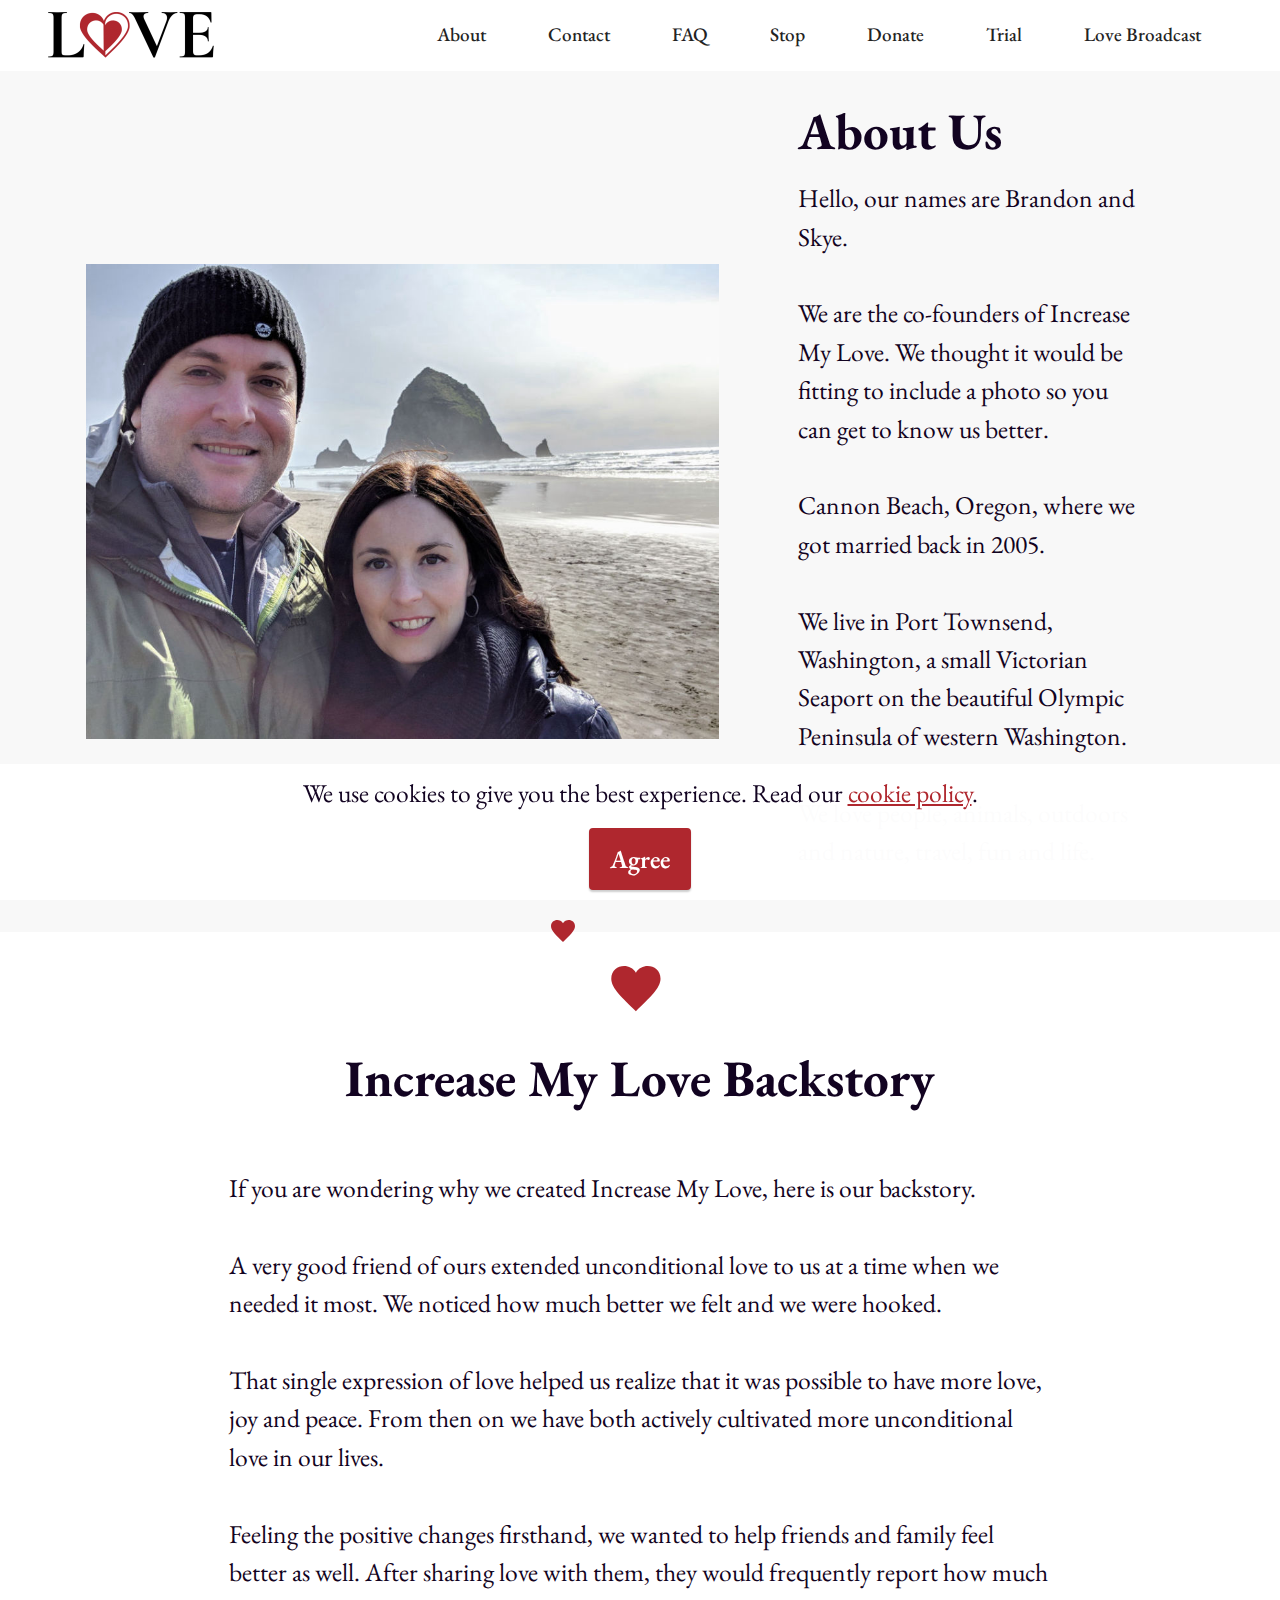
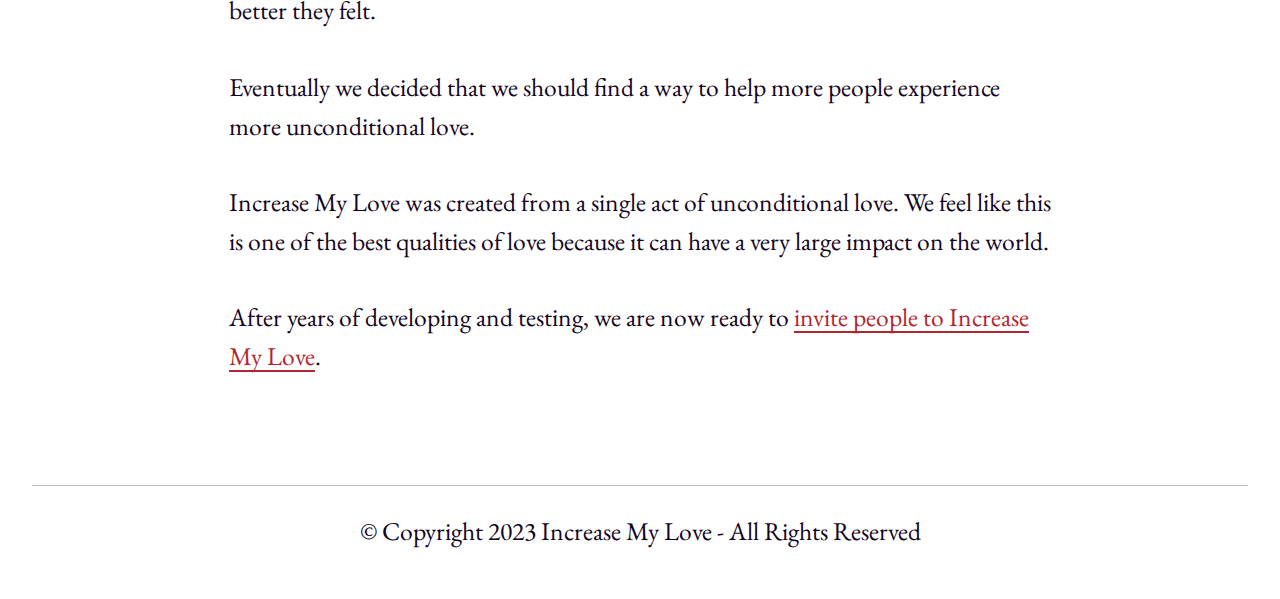
==== commit fb0eb715: "font swap to EB Garmond" ====
--- a/about.html
+++ b/about.html
@@ -22,8 +22,8 @@
   <link rel="stylesheet" href="assets/popup-overlay-plugin/style.css">
   <link rel="stylesheet" href="assets/dropdown/css/style.css">
   <link rel="stylesheet" href="assets/theme/css/style.css">
-  <link rel="preload" href="https://fonts.googleapis.com/css?family=Cormorant+Garamond:300,300i,400,400i,500,500i,600,600i,700,700i&display=swap" as="style" onload="this.onload=null;this.rel='stylesheet'">
-  <noscript><link rel="stylesheet" href="https://fonts.googleapis.com/css?family=Cormorant+Garamond:300,300i,400,400i,500,500i,600,600i,700,700i&display=swap"></noscript>
+  <link rel="preload" href="https://fonts.googleapis.com/css?family=EB+Garamond:400,500,600,700,800,400i,500i,600i,700i,800i&display=swap" as="style" onload="this.onload=null;this.rel='stylesheet'">
+  <noscript><link rel="stylesheet" href="https://fonts.googleapis.com/css?family=EB+Garamond:400,500,600,700,800,400i,500i,600i,700i,800i&display=swap"></noscript>
   <link rel="preload" as="style" href="assets/mobirise/css/mbr-additional.css"><link rel="stylesheet" href="assets/mobirise/css/mbr-additional.css" type="text/css">
   
   
--- a/assets/mobirise/css/mbr-additional.css
+++ b/assets/mobirise/css/mbr-additional.css
@@ -2,10 +2,10 @@
   border-width: 2px;
 }
 body {
-  font-family: 'Cormorant Garamond', serif;
+  font-family: 'EB Garamond', serif;
 }
 .display-1 {
-  font-family: 'Cormorant Garamond', serif;
+  font-family: 'EB Garamond', serif;
   font-size: 5rem;
   line-height: 1.1;
 }
@@ -13,7 +13,7 @@
   font-size: 6.25rem;
 }
 .display-2 {
-  font-family: 'Cormorant Garamond', serif;
+  font-family: 'EB Garamond', serif;
   font-size: 3.2rem;
   line-height: 1.1;
 }
@@ -21,7 +21,7 @@
   font-size: 4rem;
 }
 .display-4 {
-  font-family: 'Cormorant Garamond', serif;
+  font-family: 'EB Garamond', serif;
   font-size: 1.2rem;
   line-height: 1.5;
 }
@@ -29,7 +29,7 @@
   font-size: 1.5rem;
 }
 .display-5 {
-  font-family: 'Cormorant Garamond', serif;
+  font-family: 'EB Garamond', serif;
   font-size: 2rem;
   line-height: 1.5;
 }
@@ -37,12 +37,12 @@
   font-size: 2.5rem;
 }
 .display-7 {
-  font-family: 'Cormorant Garamond', serif;
-  font-size: 1.4rem;
+  font-family: 'EB Garamond', serif;
+  font-size: 1.6rem;
   line-height: 1.5;
 }
 .display-7 > .mbr-iconfont {
-  font-size: 1.75rem;
+  font-size: 2rem;
 }
 /* ---- Fluid typography for mobile devices ---- */
 /* 1.4 - font scale ratio ( bootstrap == 1.42857 ) */
@@ -76,9 +76,9 @@
     line-height: calc( 1.4 * (1.35rem + (2 - 1.35) * ((100vw - 20rem) / (48 - 20))));
   }
   .display-7 {
-    font-size: 1.12rem;
-    font-size: calc( 1.14rem + (1.4 - 1.14) * ((100vw - 20rem) / (48 - 20)));
-    line-height: calc( 1.4 * (1.14rem + (1.4 - 1.14) * ((100vw - 20rem) / (48 - 20))));
+    font-size: 1.28rem;
+    font-size: calc( 1.21rem + (1.6 - 1.21) * ((100vw - 20rem) / (48 - 20)));
+    line-height: calc( 1.4 * (1.21rem + (1.6 - 1.21) * ((100vw - 20rem) / (48 - 20))));
   }
 }
 /* Buttons */
@@ -584,7 +584,7 @@
   display: none;
 }
 .form-control {
-  font-family: 'Cormorant Garamond', serif;
+  font-family: 'EB Garamond', serif;
   font-size: 1.2rem;
   line-height: 1.5;
   font-weight: 400;
@@ -598,7 +598,7 @@
   border-color: #af272e !important;
 }
 .form-control:-webkit-input-placeholder {
-  font-family: 'Cormorant Garamond', serif;
+  font-family: 'EB Garamond', serif;
   font-size: 1.2rem;
   line-height: 1.5;
   font-weight: 400;
--- a/assets/mobirise/css/mbr-additional.css
+++ b/assets/mobirise/css/mbr-additional.css
@@ -2,10 +2,10 @@
   border-width: 2px;
 }
 body {
-  font-family: 'Cormorant Garamond', serif;
+  font-family: 'EB Garamond', serif;
 }
 .display-1 {
-  font-family: 'Cormorant Garamond', serif;
+  font-family: 'EB Garamond', serif;
   font-size: 5rem;
   line-height: 1.1;
 }
@@ -13,7 +13,7 @@
   font-size: 6.25rem;
 }
 .display-2 {
-  font-family: 'Cormorant Garamond', serif;
+  font-family: 'EB Garamond', serif;
   font-size: 3.2rem;
   line-height: 1.1;
 }
@@ -21,7 +21,7 @@
   font-size: 4rem;
 }
 .display-4 {
-  font-family: 'Cormorant Garamond', serif;
+  font-family: 'EB Garamond', serif;
   font-size: 1.2rem;
   line-height: 1.5;
 }
@@ -29,7 +29,7 @@
   font-size: 1.5rem;
 }
 .display-5 {
-  font-family: 'Cormorant Garamond', serif;
+  font-family: 'EB Garamond', serif;
   font-size: 2rem;
   line-height: 1.5;
 }
@@ -37,12 +37,12 @@
   font-size: 2.5rem;
 }
 .display-7 {
-  font-family: 'Cormorant Garamond', serif;
-  font-size: 1.4rem;
+  font-family: 'EB Garamond', serif;
+  font-size: 1.6rem;
   line-height: 1.5;
 }
 .display-7 > .mbr-iconfont {
-  font-size: 1.75rem;
+  font-size: 2rem;
 }
 /* ---- Fluid typography for mobile devices ---- */
 /* 1.4 - font scale ratio ( bootstrap == 1.42857 ) */
@@ -76,9 +76,9 @@
     line-height: calc( 1.4 * (1.35rem + (2 - 1.35) * ((100vw - 20rem) / (48 - 20))));
   }
   .display-7 {
-    font-size: 1.12rem;
-    font-size: calc( 1.14rem + (1.4 - 1.14) * ((100vw - 20rem) / (48 - 20)));
-    line-height: calc( 1.4 * (1.14rem + (1.4 - 1.14) * ((100vw - 20rem) / (48 - 20))));
+    font-size: 1.28rem;
+    font-size: calc( 1.21rem + (1.6 - 1.21) * ((100vw - 20rem) / (48 - 20)));
+    line-height: calc( 1.4 * (1.21rem + (1.6 - 1.21) * ((100vw - 20rem) / (48 - 20))));
   }
 }
 /* Buttons */
@@ -584,7 +584,7 @@
   display: none;
 }
 .form-control {
-  font-family: 'Cormorant Garamond', serif;
+  font-family: 'EB Garamond', serif;
   font-size: 1.2rem;
   line-height: 1.5;
   font-weight: 400;
@@ -598,7 +598,7 @@
   border-color: #af272e !important;
 }
 .form-control:-webkit-input-placeholder {
-  font-family: 'Cormorant Garamond', serif;
+  font-family: 'EB Garamond', serif;
   font-size: 1.2rem;
   line-height: 1.5;
   font-weight: 400;
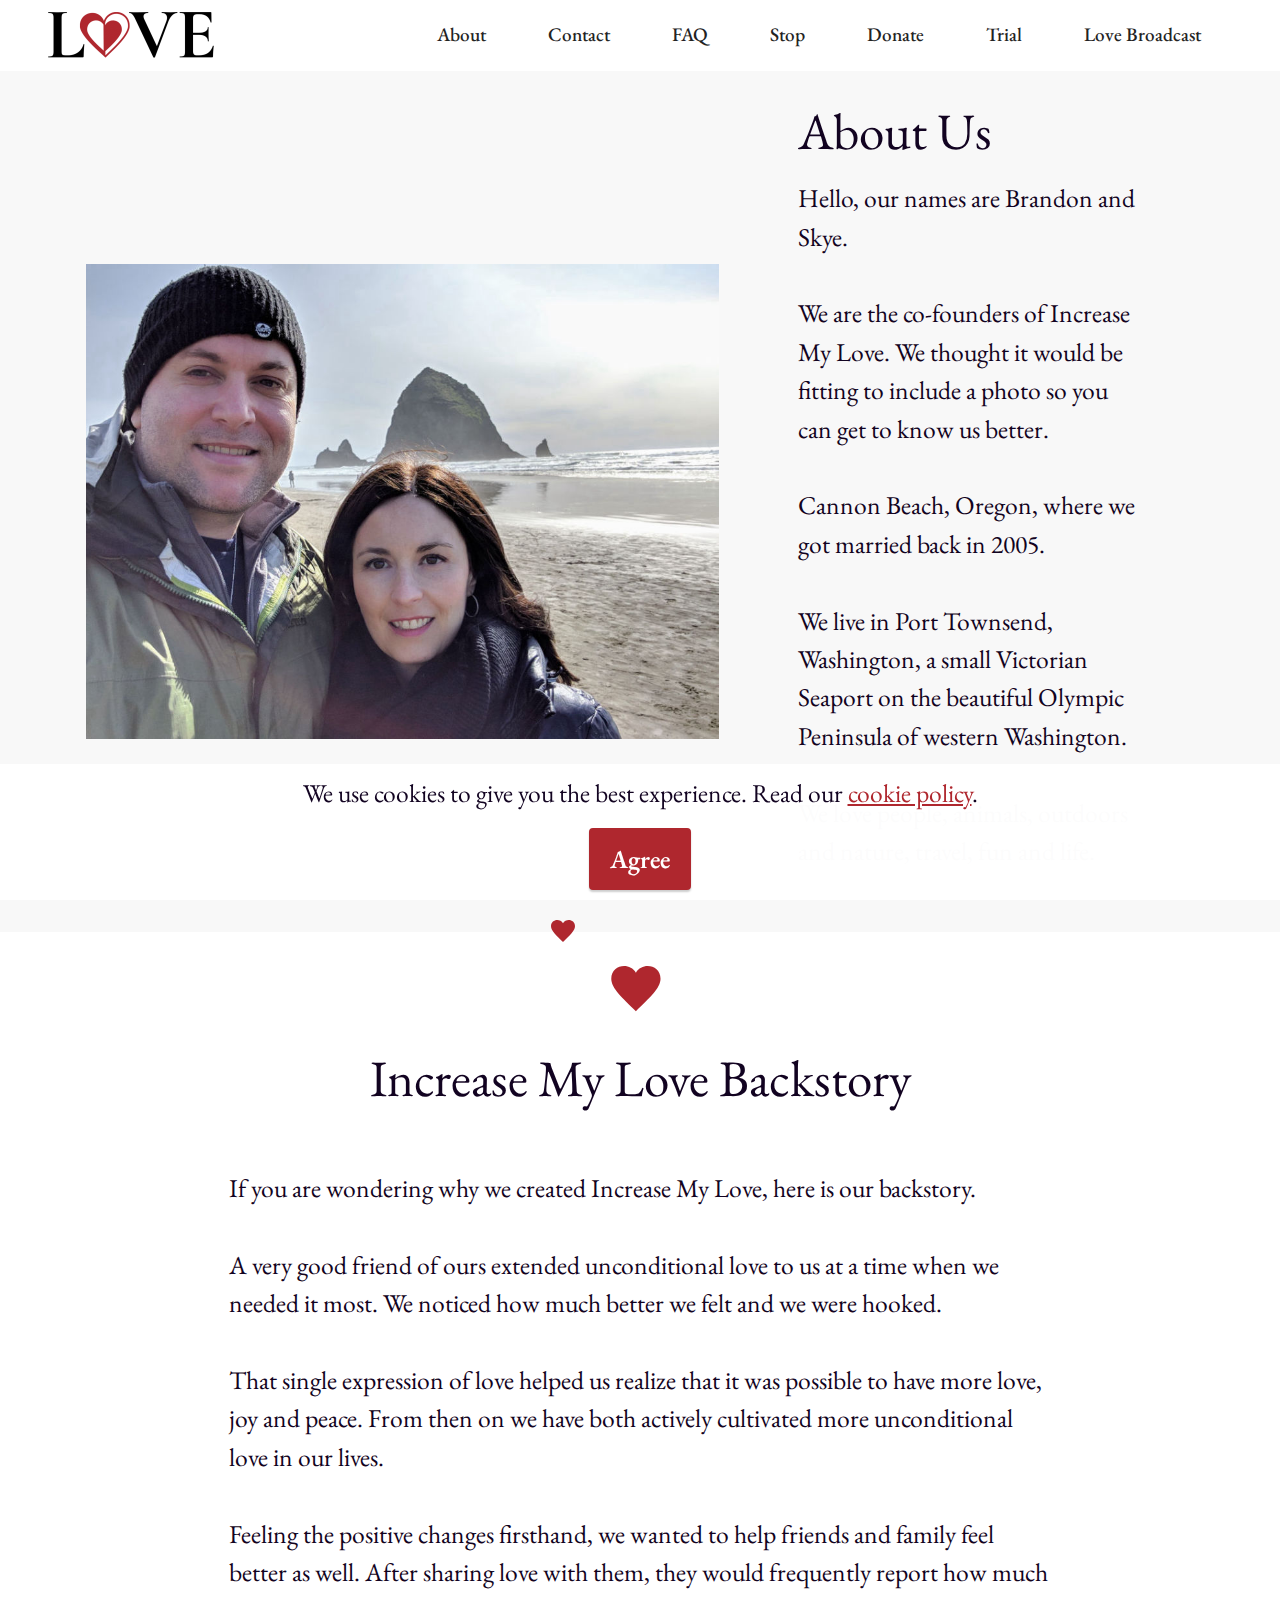
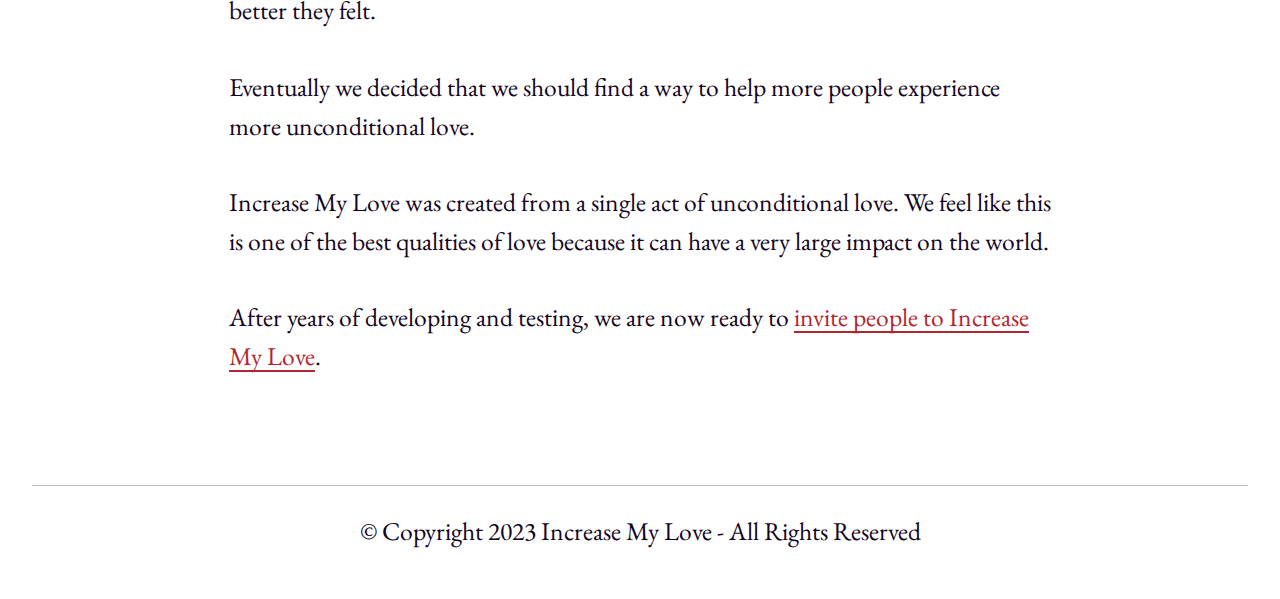
==== commit 981aa1cf: "unbolding" ====
--- a/about.html
+++ b/about.html
@@ -105,8 +105,8 @@
 				<div class="text-elements-wrap">
 					<div class="text-elements">
 						
-						<h2 class="mbr-section-title mbr-fonts-style display-2"><strong>
-							About Us</strong></h2>
+						<h2 class="mbr-section-title mbr-fonts-style display-2">
+							About Us</h2>
 						<p class="mbr-text mbr-fonts-style display-7">Hello, our names are Brandon and Skye.<br><br>We are the co-founders of Increase My Love. We thought it would be fitting to include a photo so you can get to know us better.<br><br>Cannon Beach, Oregon, where we got married back in 2005.<br><br>We live in Port Townsend, Washington, a small Victorian Seaport on the beautiful Olympic Peninsula of western Washington.<br><br>We love people, animals, outdoors and nature, travel, fun and life.</p>
 						
 					</div>
@@ -139,8 +139,8 @@
                             </path>
                         </svg>
                     </div>
-                    <h2 class="mbr-section-title mbr-fonts-style align-center display-2"><strong>
-                        Increase My Love Backstory</strong></h2>
+                    <h2 class="mbr-section-title mbr-fonts-style align-center display-2">
+                        Increase My Love Backstory</h2>
                     
                 </div>
             </div>
--- a/assets/mobirise/css/mbr-additional.css
+++ b/assets/mobirise/css/mbr-additional.css
@@ -1195,104 +1195,103 @@
   color: #120321;
   margin-bottom: 10px;
 }
-.cid-tvYcYmVzqs {
-  padding-top: 2rem;
+.cid-tw5bJaV6IR {
+  padding-top: 0rem;
+  padding-bottom: 0rem;
+  background-color: #f8f8f8;
+}
+.cid-tw5bJaV6IR h2,
+.cid-tw5bJaV6IR h3,
+.cid-tw5bJaV6IR h4,
+.cid-tw5bJaV6IR p {
+  margin: 0;
+}
+.cid-tw5bJaV6IR .image-wrap {
+  width: 100%;
+  margin-bottom: 28px;
+}
+.cid-tw5bJaV6IR .image-wrap img {
+  width: 100%;
+  height: auto;
+}
+.cid-tw5bJaV6IR .text-wrap {
+  margin-top: 10px;
+  margin-bottom: 30px;
+}
+.cid-tw5bJaV6IR .mbr-section-title {
+  color: #000000;
+  margin-bottom: 22px;
+  text-align: center;
+}
+.cid-tw5bJaV6IR .mbr-section-subtitle {
+  margin-bottom: 5px;
+}
+.cid-tw5bJaV6IR .mbr-text {
+  color: #6b6b6b;
+  margin-bottom: 10px;
+}
+.cid-tw59COVbh3 {
+  padding-top: 0rem;
   padding-bottom: 2rem;
   background-color: #f8f8f8;
 }
-.cid-tvYcYmVzqs h2,
-.cid-tvYcYmVzqs h4,
-.cid-tvYcYmVzqs h3,
-.cid-tvYcYmVzqs h6,
-.cid-tvYcYmVzqs p,
-.cid-tvYcYmVzqs ul {
-  margin: 0;
-}
-.cid-tvYcYmVzqs ul {
-  padding: 0;
-  list-style-type: none;
-}
-.cid-tvYcYmVzqs .heading {
-  margin-bottom: 37px;
-}
-.cid-tvYcYmVzqs .mbr-section-title {
+.cid-tw59COVbh3 .mbr-fallback-image.disabled {
+  display: none;
+}
+.cid-tw59COVbh3 .mbr-fallback-image {
+  display: block;
+  background-size: cover;
+  background-position: center center;
+  width: 100%;
+  height: 100%;
+  position: absolute;
+  top: 0;
+}
+.cid-tw59COVbh3 .card-wrapper {
+  padding: 4rem;
+  background-color: #ffffff;
+  border-radius: 4px;
+}
+.cid-tw59COVbh3 .row {
+  align-items: flex-start;
+}
+@media (max-width: 992px) {
+  .cid-tw59COVbh3 .card {
+    margin-bottom: 2rem !important;
+  }
+}
+@media (max-width: 767px) {
+  .cid-tw59COVbh3 .card-wrapper {
+    padding: 1rem;
+  }
+}
+.cid-tw59COVbh3 ul {
+  list-style: none;
+}
+.cid-tw59COVbh3 li {
+  position: relative;
+}
+.cid-tw59COVbh3 li:before {
+  position: absolute;
+  left: -30px;
+  top: 50%;
+  transform: translateY(-50%);
+  content: "\e908";
+  font-family: 'Moririse2' !important;
+  color: #af272e;
+  font-size: 0.8rem;
+}
+.cid-tw59COVbh3 .mbr-section-btn {
+  width: 100%;
+}
+.cid-tw59COVbh3 .btn {
+  width: 100%;
+}
+.cid-tw59COVbh3 .list {
   color: #120321;
 }
-.cid-tvYcYmVzqs .mbr-section-subtitle {
-  color: #6b6b6b;
-}
-.cid-tvYcYmVzqs .cards {
-  display: flex;
-  flex-wrap: wrap;
-}
-@media (min-width: 1201px) {
-  .cid-tvYcYmVzqs .cards {
-    justify-content: center;
-  }
-}
-.cid-tvYcYmVzqs .card {
-  width: 50%;
-  padding: 37px 50px 66px;
-  justify-content: space-between;
-}
-.cid-tvYcYmVzqs .card:last-child {
-  margin-right: 0;
-}
-@media (max-width: 1440px) {
-  .cid-tvYcYmVzqs .card {
-    padding-right: 0;
-  }
-}
-@media (max-width: 1200px) {
-  .cid-tvYcYmVzqs .card {
-    width: 50%;
-    padding: 37px 13% 66px;
-  }
-}
-@media (max-width: 1024px) {
-  .cid-tvYcYmVzqs .card {
-    padding-left: 40px;
-    padding-right: 10px;
-  }
-}
-@media (max-width: 767px) {
-  .cid-tvYcYmVzqs .card {
-    width: 100%;
-    padding-right: 0;
-  }
-}
-@media (max-width: 400px) {
-  .cid-tvYcYmVzqs .card {
-    padding-left: 0;
-    padding-right: 0;
-    text-align: center;
-  }
-}
-.cid-tvYcYmVzqs .mbr-card-title {
-  color: #000000;
-}
-.cid-tvYcYmVzqs .mbr-card-subtitle {
+.cid-tw59COVbh3 .card-title {
   color: #120321;
-  margin: 10px 0;
-}
-.cid-tvYcYmVzqs .list {
-  margin-top: 22px;
-  color: #120321;
-  text-align: left;
-}
-.cid-tvYcYmVzqs .mbr-card-text {
-  margin: 10px 0;
-}
-.cid-tvYcYmVzqs .mbr-card-text::before {
-  content: "* ";
-  display: inline;
-}
-.cid-tvYcYmVzqs .mbr-card-btn {
-  margin-top: 25px;
-}
-.cid-tvYcYmVzqs .btn {
-  padding: 0.7rem 1rem;
-  width: 200px;
 }
 .cid-tvYnjxhlOS {
   padding-top: 2rem;
@@ -3427,6 +3426,7 @@
 .cid-tvYUauXbwz .mbr-text {
   color: #120321;
   margin-top: 14px;
+  text-align: center;
 }
 .cid-tvYUauXbwz .mbr-section-btn {
   margin-top: 30.4px;
@@ -3991,7 +3991,7 @@
   transition: 0.4s;
 }
 .cid-tw4aB4RsiH .card-title {
-  color: #000000;
+  color: #120321;
   margin-bottom: 6px;
   text-align: center;
   transition: 0.35s;
--- a/assets/mobirise/css/mbr-additional.css
+++ b/assets/mobirise/css/mbr-additional.css
@@ -1195,104 +1195,103 @@
   color: #120321;
   margin-bottom: 10px;
 }
-.cid-tvYcYmVzqs {
-  padding-top: 2rem;
+.cid-tw5bJaV6IR {
+  padding-top: 0rem;
+  padding-bottom: 0rem;
+  background-color: #f8f8f8;
+}
+.cid-tw5bJaV6IR h2,
+.cid-tw5bJaV6IR h3,
+.cid-tw5bJaV6IR h4,
+.cid-tw5bJaV6IR p {
+  margin: 0;
+}
+.cid-tw5bJaV6IR .image-wrap {
+  width: 100%;
+  margin-bottom: 28px;
+}
+.cid-tw5bJaV6IR .image-wrap img {
+  width: 100%;
+  height: auto;
+}
+.cid-tw5bJaV6IR .text-wrap {
+  margin-top: 10px;
+  margin-bottom: 30px;
+}
+.cid-tw5bJaV6IR .mbr-section-title {
+  color: #000000;
+  margin-bottom: 22px;
+  text-align: center;
+}
+.cid-tw5bJaV6IR .mbr-section-subtitle {
+  margin-bottom: 5px;
+}
+.cid-tw5bJaV6IR .mbr-text {
+  color: #6b6b6b;
+  margin-bottom: 10px;
+}
+.cid-tw59COVbh3 {
+  padding-top: 0rem;
   padding-bottom: 2rem;
   background-color: #f8f8f8;
 }
-.cid-tvYcYmVzqs h2,
-.cid-tvYcYmVzqs h4,
-.cid-tvYcYmVzqs h3,
-.cid-tvYcYmVzqs h6,
-.cid-tvYcYmVzqs p,
-.cid-tvYcYmVzqs ul {
-  margin: 0;
-}
-.cid-tvYcYmVzqs ul {
-  padding: 0;
-  list-style-type: none;
-}
-.cid-tvYcYmVzqs .heading {
-  margin-bottom: 37px;
-}
-.cid-tvYcYmVzqs .mbr-section-title {
+.cid-tw59COVbh3 .mbr-fallback-image.disabled {
+  display: none;
+}
+.cid-tw59COVbh3 .mbr-fallback-image {
+  display: block;
+  background-size: cover;
+  background-position: center center;
+  width: 100%;
+  height: 100%;
+  position: absolute;
+  top: 0;
+}
+.cid-tw59COVbh3 .card-wrapper {
+  padding: 4rem;
+  background-color: #ffffff;
+  border-radius: 4px;
+}
+.cid-tw59COVbh3 .row {
+  align-items: flex-start;
+}
+@media (max-width: 992px) {
+  .cid-tw59COVbh3 .card {
+    margin-bottom: 2rem !important;
+  }
+}
+@media (max-width: 767px) {
+  .cid-tw59COVbh3 .card-wrapper {
+    padding: 1rem;
+  }
+}
+.cid-tw59COVbh3 ul {
+  list-style: none;
+}
+.cid-tw59COVbh3 li {
+  position: relative;
+}
+.cid-tw59COVbh3 li:before {
+  position: absolute;
+  left: -30px;
+  top: 50%;
+  transform: translateY(-50%);
+  content: "\e908";
+  font-family: 'Moririse2' !important;
+  color: #af272e;
+  font-size: 0.8rem;
+}
+.cid-tw59COVbh3 .mbr-section-btn {
+  width: 100%;
+}
+.cid-tw59COVbh3 .btn {
+  width: 100%;
+}
+.cid-tw59COVbh3 .list {
   color: #120321;
 }
-.cid-tvYcYmVzqs .mbr-section-subtitle {
-  color: #6b6b6b;
-}
-.cid-tvYcYmVzqs .cards {
-  display: flex;
-  flex-wrap: wrap;
-}
-@media (min-width: 1201px) {
-  .cid-tvYcYmVzqs .cards {
-    justify-content: center;
-  }
-}
-.cid-tvYcYmVzqs .card {
-  width: 50%;
-  padding: 37px 50px 66px;
-  justify-content: space-between;
-}
-.cid-tvYcYmVzqs .card:last-child {
-  margin-right: 0;
-}
-@media (max-width: 1440px) {
-  .cid-tvYcYmVzqs .card {
-    padding-right: 0;
-  }
-}
-@media (max-width: 1200px) {
-  .cid-tvYcYmVzqs .card {
-    width: 50%;
-    padding: 37px 13% 66px;
-  }
-}
-@media (max-width: 1024px) {
-  .cid-tvYcYmVzqs .card {
-    padding-left: 40px;
-    padding-right: 10px;
-  }
-}
-@media (max-width: 767px) {
-  .cid-tvYcYmVzqs .card {
-    width: 100%;
-    padding-right: 0;
-  }
-}
-@media (max-width: 400px) {
-  .cid-tvYcYmVzqs .card {
-    padding-left: 0;
-    padding-right: 0;
-    text-align: center;
-  }
-}
-.cid-tvYcYmVzqs .mbr-card-title {
-  color: #000000;
-}
-.cid-tvYcYmVzqs .mbr-card-subtitle {
+.cid-tw59COVbh3 .card-title {
   color: #120321;
-  margin: 10px 0;
-}
-.cid-tvYcYmVzqs .list {
-  margin-top: 22px;
-  color: #120321;
-  text-align: left;
-}
-.cid-tvYcYmVzqs .mbr-card-text {
-  margin: 10px 0;
-}
-.cid-tvYcYmVzqs .mbr-card-text::before {
-  content: "* ";
-  display: inline;
-}
-.cid-tvYcYmVzqs .mbr-card-btn {
-  margin-top: 25px;
-}
-.cid-tvYcYmVzqs .btn {
-  padding: 0.7rem 1rem;
-  width: 200px;
 }
 .cid-tvYnjxhlOS {
   padding-top: 2rem;
@@ -3427,6 +3426,7 @@
 .cid-tvYUauXbwz .mbr-text {
   color: #120321;
   margin-top: 14px;
+  text-align: center;
 }
 .cid-tvYUauXbwz .mbr-section-btn {
   margin-top: 30.4px;
@@ -3991,7 +3991,7 @@
   transition: 0.4s;
 }
 .cid-tw4aB4RsiH .card-title {
-  color: #000000;
+  color: #120321;
   margin-bottom: 6px;
   text-align: center;
   transition: 0.35s;
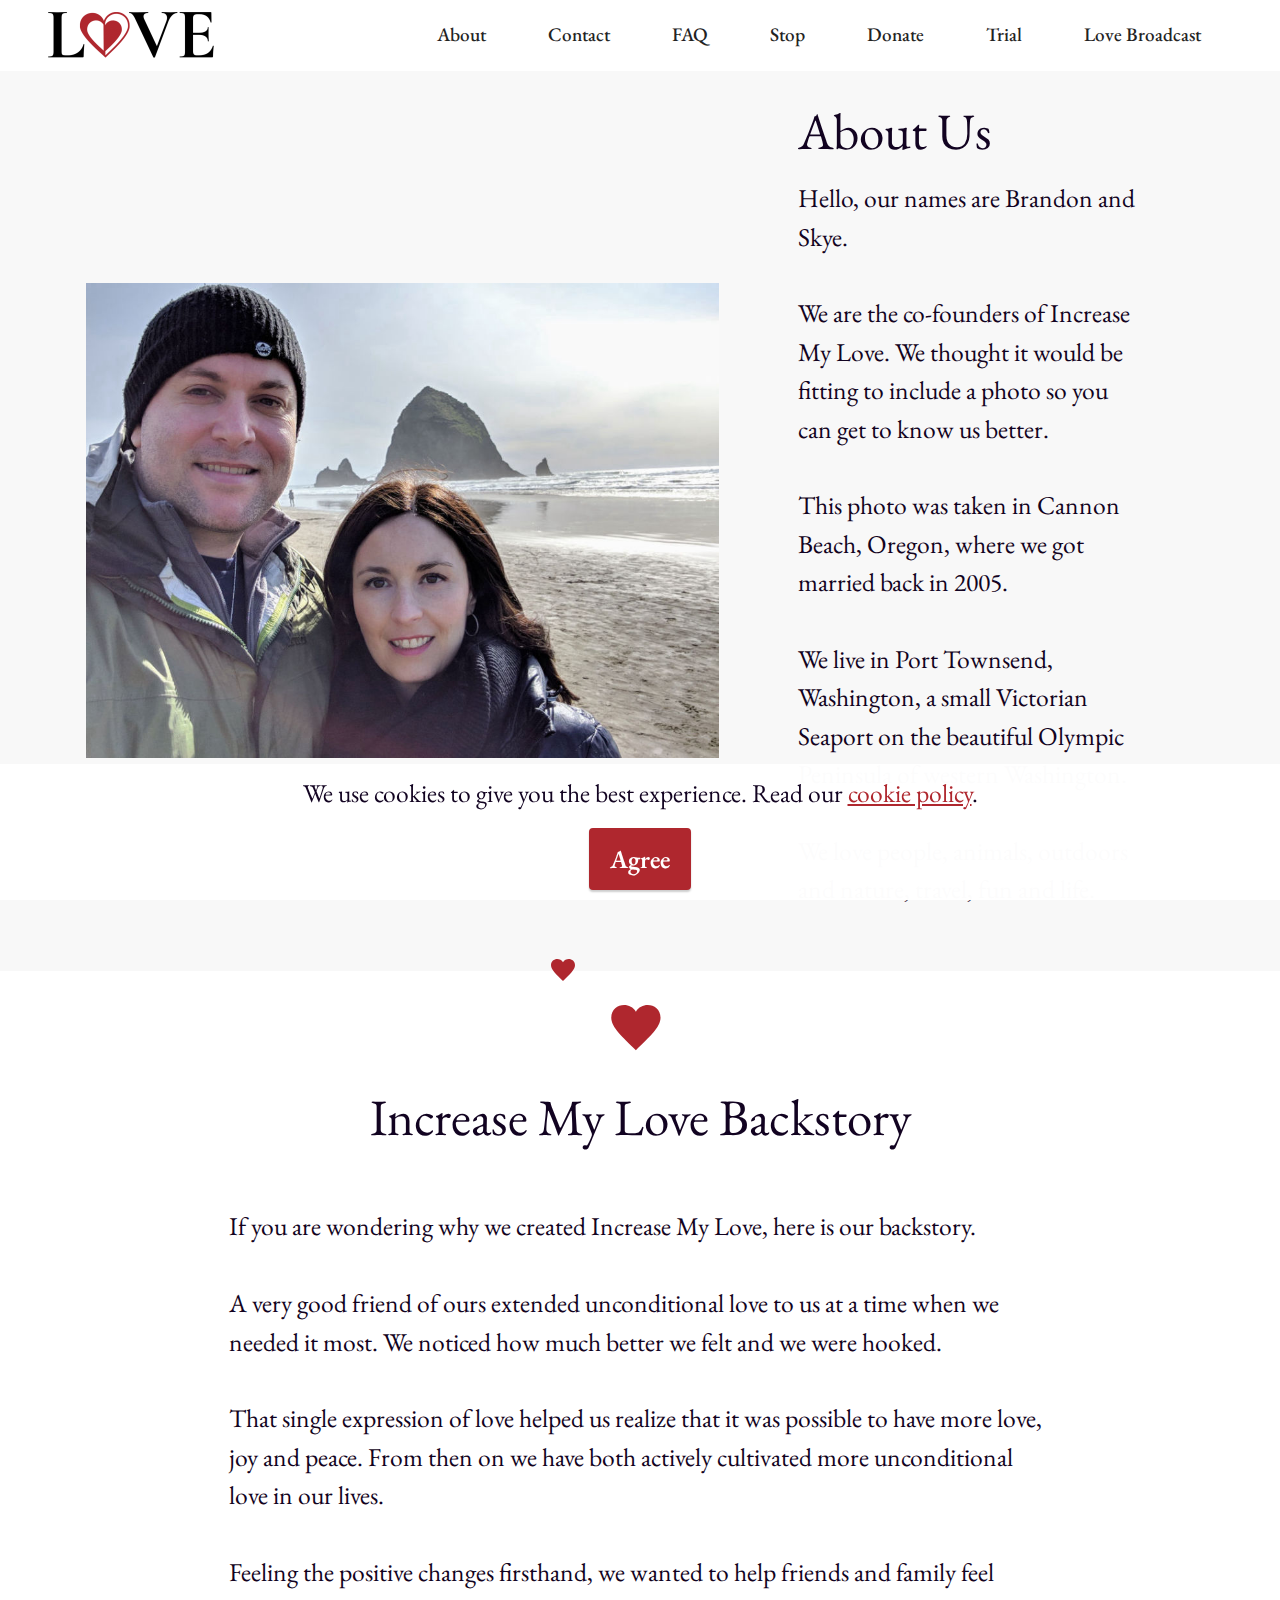
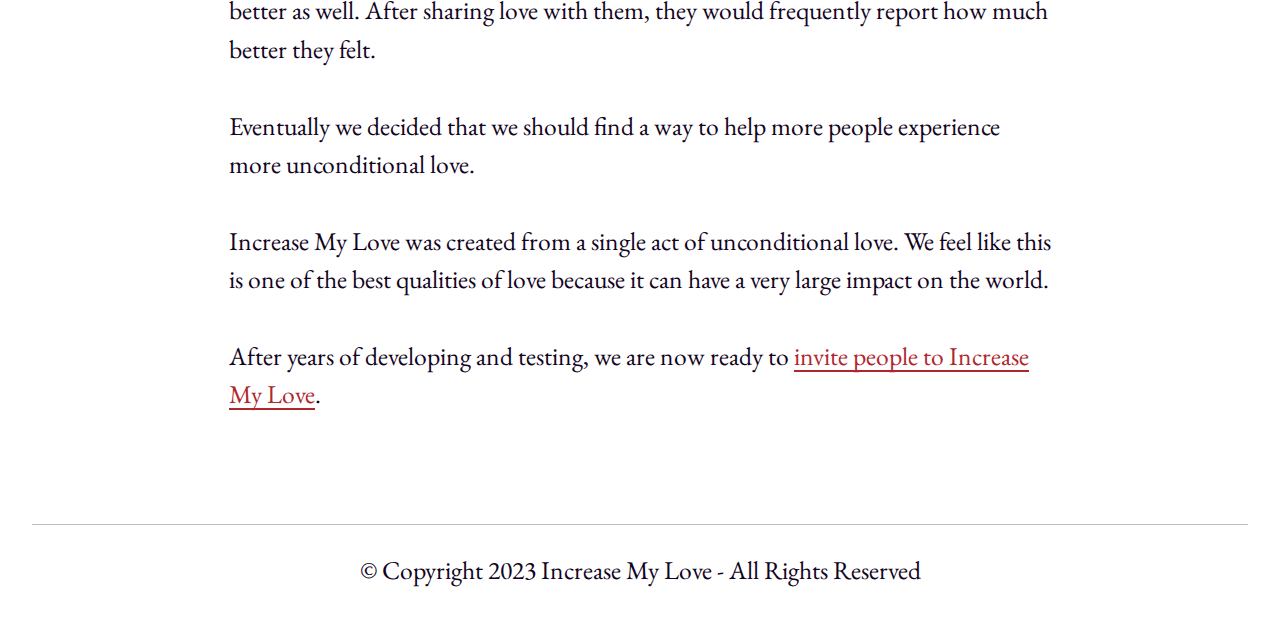
==== commit bb1297c0: "newest" ====
--- a/about.html
+++ b/about.html
@@ -107,7 +107,7 @@
 						
 						<h2 class="mbr-section-title mbr-fonts-style display-2">
 							About Us</h2>
-						<p class="mbr-text mbr-fonts-style display-7">Hello, our names are Brandon and Skye.<br><br>We are the co-founders of Increase My Love. We thought it would be fitting to include a photo so you can get to know us better.<br><br>Cannon Beach, Oregon, where we got married back in 2005.<br><br>We live in Port Townsend, Washington, a small Victorian Seaport on the beautiful Olympic Peninsula of western Washington.<br><br>We love people, animals, outdoors and nature, travel, fun and life.</p>
+						<p class="mbr-text mbr-fonts-style display-7">Hello, our names are Brandon and Skye.<br><br>We are the co-founders of Increase My Love. We thought it would be fitting to include a photo so you can get to know us better.<br><br>This photo was taken in Cannon Beach, Oregon, where we got married back in 2005.<br><br>We live in Port Townsend, Washington, a small Victorian Seaport on the beautiful Olympic Peninsula of western Washington.<br><br>We love people, animals, outdoors and nature, travel, fun and life.</p>
 						
 					</div>
 				</div>
--- a/assets/mobirise/css/mbr-additional.css
+++ b/assets/mobirise/css/mbr-additional.css
@@ -1196,8 +1196,8 @@
   margin-bottom: 10px;
 }
 .cid-tw5bJaV6IR {
-  padding-top: 0rem;
-  padding-bottom: 0rem;
+  padding-top: 2rem;
+  padding-bottom: 2rem;
   background-color: #f8f8f8;
 }
 .cid-tw5bJaV6IR h2,
--- a/assets/mobirise/css/mbr-additional.css
+++ b/assets/mobirise/css/mbr-additional.css
@@ -1196,8 +1196,8 @@
   margin-bottom: 10px;
 }
 .cid-tw5bJaV6IR {
-  padding-top: 0rem;
-  padding-bottom: 0rem;
+  padding-top: 2rem;
+  padding-bottom: 2rem;
   background-color: #f8f8f8;
 }
 .cid-tw5bJaV6IR h2,
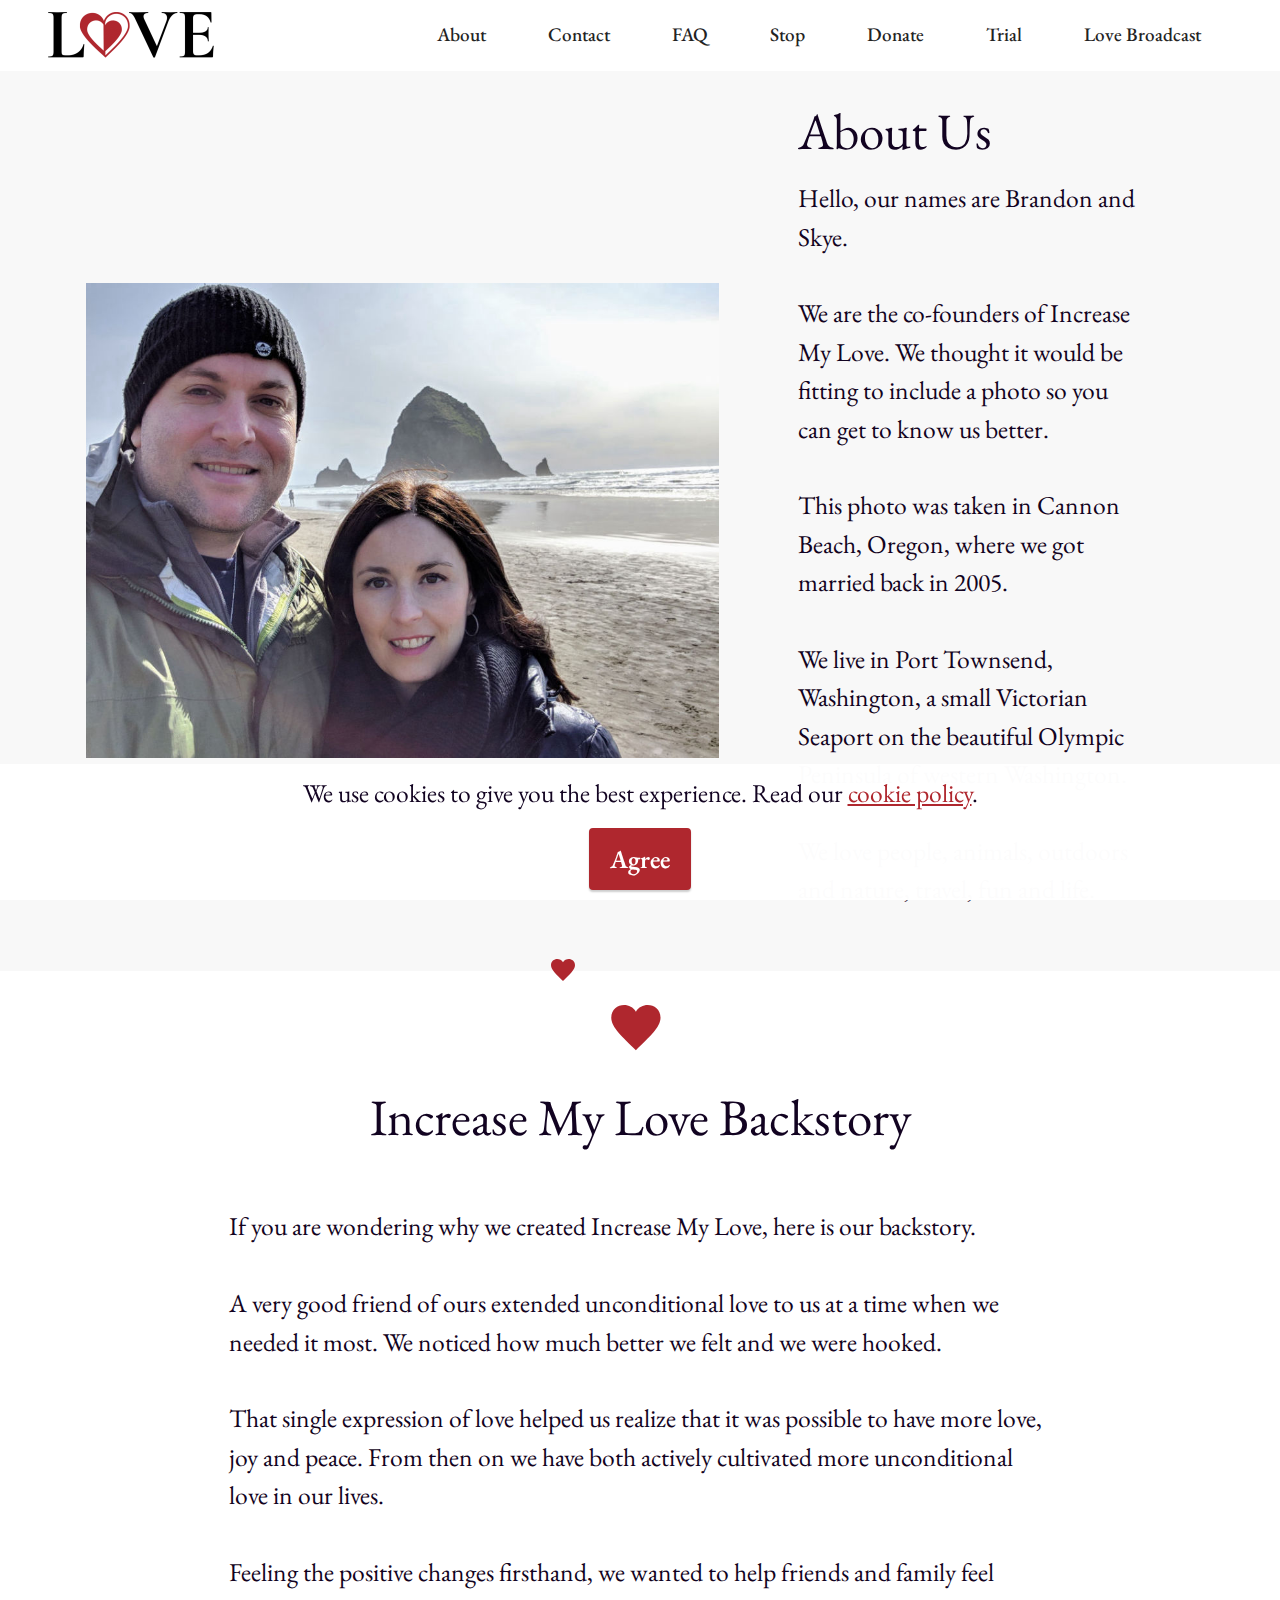
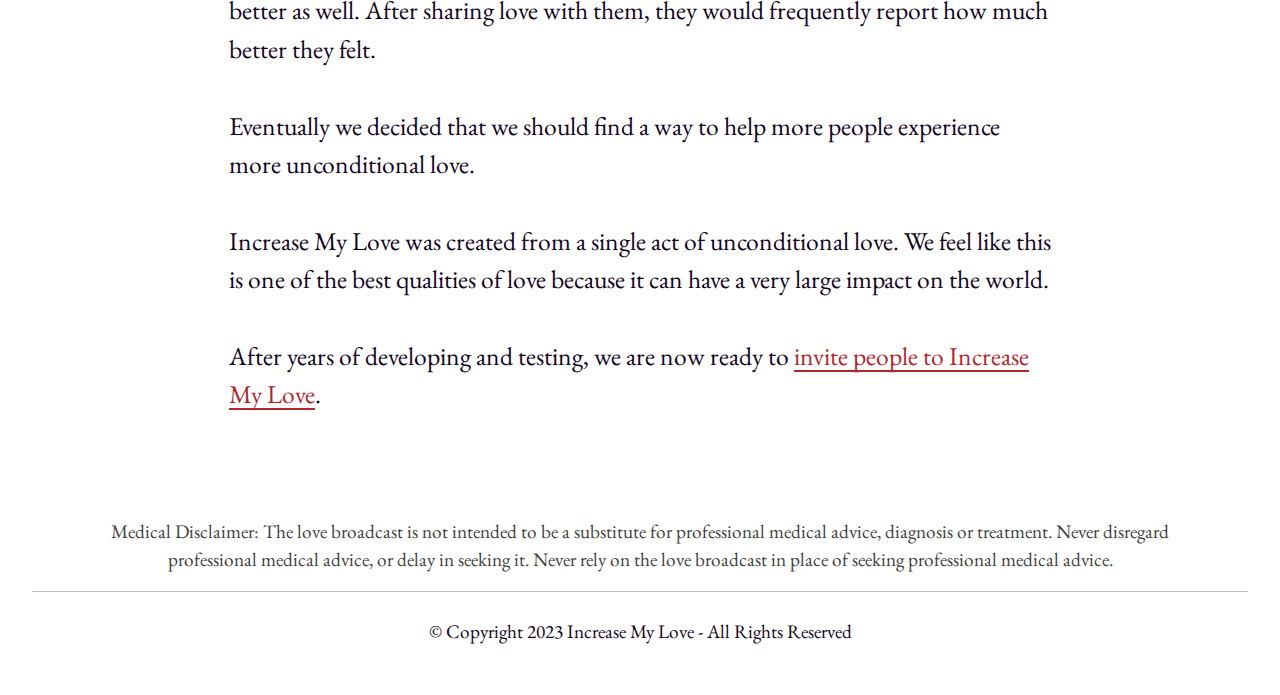
==== commit ab48ba66: "final upload" ====
--- a/about.html
+++ b/about.html
@@ -6,12 +6,12 @@
   <meta http-equiv="X-UA-Compatible" content="IE=edge">
   
   <meta name="twitter:card" content="summary_large_image"/>
-  <meta name="twitter:image:src" content="">
-  <meta property="og:image" content="">
+  <meta name="twitter:image:src" content="assets/images/about-meta.jpg">
+  <meta property="og:image" content="assets/images/about-meta.jpg">
   <meta name="twitter:title" content="About">
   <meta name="viewport" content="width=device-width, initial-scale=1, minimum-scale=1">
   <link rel="shortcut icon" href="assets/images/heart-red-128x118.png" type="image/x-icon">
-  <meta name="description" content="Meet Brandon and Skye, the co-founders of Increase My Love. Learn about their personal journey to heal through unconditional love and how it has improved their lives.">
+  <meta name="description" content="About Brandon and Skye, the co-founders of Increase My Love. Learn about their personal journey to create more unconditional love.">
   
   
   <title>About</title>
@@ -35,6 +35,9 @@
     width: 30px;
     height: 30px;
     position: inherit;
+}
+.cid-tvYsF9MUqD .mbr-text {
+    font-size: 1.2em;
 }
 </style>
   
@@ -179,7 +182,9 @@
             
             <div class="text-wrap">
                 
-                
+                <p class="mbr-text mbr-fonts-style display-4">
+                    Medical Disclaimer: The love broadcast is not intended to be a substitute for professional medical advice, diagnosis or treatment. Never disregard professional medical advice, or delay in seeking it. Never rely on the love broadcast in place of seeking professional medical advice.
+                </p>
             </div>
         </div>
 
--- a/assets/mobirise/css/mbr-additional.css
+++ b/assets/mobirise/css/mbr-additional.css
@@ -1772,6 +1772,30 @@
   color: #111111;
   text-align: right;
 }
+.cid-tw9b9uoAoD {
+  padding-top: 0rem;
+  padding-bottom: 0rem;
+  background-color: #ffffff;
+}
+.cid-tw9b9uoAoD h2,
+.cid-tw9b9uoAoD h3,
+.cid-tw9b9uoAoD h4,
+.cid-tw9b9uoAoD p {
+  margin: 0;
+}
+.cid-tw9b9uoAoD .text-wrap {
+  margin-top: 10px;
+  margin-bottom: 30px;
+}
+.cid-tw9b9uoAoD .mbr-section-title {
+  color: #000000;
+  margin-bottom: 10px;
+}
+.cid-tw9b9uoAoD .mbr-text {
+  color: #120321;
+  margin: 10px 0;
+  text-align: left;
+}
 .cid-tw2Id5S1tE {
   padding-top: 6rem;
   padding-bottom: 6rem;
@@ -1879,10 +1903,10 @@
   }
 }
 .cid-tvYsF9MUqD .mbr-text {
-  color: #6b6b6b;
+  color: #404040;
   margin: 10px 0 0;
   font-weight: 300;
-  text-align: right;
+  text-align: center;
 }
 @media (max-width: 767px) {
   .cid-tvYsF9MUqD .mbr-text {
@@ -2417,10 +2441,10 @@
   }
 }
 .cid-tvYsF9MUqD .mbr-text {
-  color: #6b6b6b;
+  color: #404040;
   margin: 10px 0 0;
   font-weight: 300;
-  text-align: right;
+  text-align: center;
 }
 @media (max-width: 767px) {
   .cid-tvYsF9MUqD .mbr-text {
@@ -2996,10 +3020,10 @@
   }
 }
 .cid-tvYsF9MUqD .mbr-text {
-  color: #6b6b6b;
+  color: #404040;
   margin: 10px 0 0;
   font-weight: 300;
-  text-align: right;
+  text-align: center;
 }
 @media (max-width: 767px) {
   .cid-tvYsF9MUqD .mbr-text {
@@ -3476,10 +3500,10 @@
   }
 }
 .cid-tvYsF9MUqD .mbr-text {
-  color: #6b6b6b;
+  color: #404040;
   margin: 10px 0 0;
   font-weight: 300;
-  text-align: right;
+  text-align: center;
 }
 @media (max-width: 767px) {
   .cid-tvYsF9MUqD .mbr-text {
@@ -3979,7 +4003,7 @@
 .cid-tw4aB4RsiH .shadow:hover .mbr-iconfont,
 .cid-tw4aB4RsiH .shadow:hover .number,
 .cid-tw4aB4RsiH .shadow:hover .card-title {
-  color: #6ec1e4 !important;
+  color: #120321 !important;
 }
 .cid-tw4aB4RsiH .shadow:hover .inner {
   transform: scale(1.1);
@@ -5915,10 +5939,10 @@
   }
 }
 .cid-tvYsF9MUqD .mbr-text {
-  color: #6b6b6b;
+  color: #404040;
   margin: 10px 0 0;
   font-weight: 300;
-  text-align: right;
+  text-align: center;
 }
 @media (max-width: 767px) {
   .cid-tvYsF9MUqD .mbr-text {
@@ -6348,6 +6372,75 @@
   padding: 0.7rem 1rem;
   width: 200px;
 }
+.cid-tw4Khcvn5y {
+  padding-top: 0rem;
+  padding-bottom: 0rem;
+  background-color: #ffffff;
+}
+.cid-tw4Khcvn5y h2,
+.cid-tw4Khcvn5y h3,
+.cid-tw4Khcvn5y h4,
+.cid-tw4Khcvn5y p {
+  margin: 0;
+}
+.cid-tw4Khcvn5y .text-wrap {
+  margin-top: 10px;
+  margin-bottom: 30px;
+}
+.cid-tw4Khcvn5y .mbr-section-title {
+  color: #120321;
+  margin-bottom: 10px;
+}
+.cid-tw4Khcvn5y .mbr-text {
+  color: #120321;
+  margin: 10px 0;
+}
+.cid-tw4JzfPAwj {
+  padding-top: 0rem;
+  padding-bottom: 0rem;
+  background-color: #ffffff;
+}
+.cid-tw4JzfPAwj h2,
+.cid-tw4JzfPAwj h3,
+.cid-tw4JzfPAwj h4,
+.cid-tw4JzfPAwj p {
+  margin: 0;
+}
+.cid-tw4JzfPAwj .text-wrap {
+  margin-top: 10px;
+  margin-bottom: 30px;
+}
+.cid-tw4JzfPAwj .mbr-section-title {
+  color: #120321;
+  margin-bottom: 10px;
+}
+.cid-tw4JzfPAwj .mbr-text {
+  color: #120321;
+  margin: 10px 0;
+}
+.cid-tw4LXH1YjM {
+  padding-top: 0rem;
+  padding-bottom: 0rem;
+  background-color: #ffffff;
+}
+.cid-tw4LXH1YjM h2,
+.cid-tw4LXH1YjM h3,
+.cid-tw4LXH1YjM h4,
+.cid-tw4LXH1YjM p {
+  margin: 0;
+}
+.cid-tw4LXH1YjM .text-wrap {
+  margin-top: 10px;
+  margin-bottom: 30px;
+}
+.cid-tw4LXH1YjM .mbr-section-title {
+  color: #120321;
+  margin-bottom: 10px;
+}
+.cid-tw4LXH1YjM .mbr-text {
+  color: #120321;
+  margin: 10px 0;
+}
 .cid-tvYNqMYORt {
   padding-top: 0rem;
   padding-bottom: 0rem;
@@ -6394,72 +6487,26 @@
   color: #120321;
   margin: 10px 0;
 }
-.cid-tw4JzfPAwj {
+.cid-tw95chSfj6 {
   padding-top: 0rem;
   padding-bottom: 0rem;
   background-color: #ffffff;
 }
-.cid-tw4JzfPAwj h2,
-.cid-tw4JzfPAwj h3,
-.cid-tw4JzfPAwj h4,
-.cid-tw4JzfPAwj p {
+.cid-tw95chSfj6 h2,
+.cid-tw95chSfj6 h3,
+.cid-tw95chSfj6 h4,
+.cid-tw95chSfj6 p {
   margin: 0;
 }
-.cid-tw4JzfPAwj .text-wrap {
+.cid-tw95chSfj6 .text-wrap {
   margin-top: 10px;
   margin-bottom: 30px;
 }
-.cid-tw4JzfPAwj .mbr-section-title {
+.cid-tw95chSfj6 .mbr-section-title {
   color: #120321;
   margin-bottom: 10px;
 }
-.cid-tw4JzfPAwj .mbr-text {
-  color: #120321;
-  margin: 10px 0;
-}
-.cid-tw4Khcvn5y {
-  padding-top: 0rem;
-  padding-bottom: 0rem;
-  background-color: #ffffff;
-}
-.cid-tw4Khcvn5y h2,
-.cid-tw4Khcvn5y h3,
-.cid-tw4Khcvn5y h4,
-.cid-tw4Khcvn5y p {
-  margin: 0;
-}
-.cid-tw4Khcvn5y .text-wrap {
-  margin-top: 10px;
-  margin-bottom: 30px;
-}
-.cid-tw4Khcvn5y .mbr-section-title {
-  color: #120321;
-  margin-bottom: 10px;
-}
-.cid-tw4Khcvn5y .mbr-text {
-  color: #120321;
-  margin: 10px 0;
-}
-.cid-tw4LXH1YjM {
-  padding-top: 0rem;
-  padding-bottom: 0rem;
-  background-color: #ffffff;
-}
-.cid-tw4LXH1YjM h2,
-.cid-tw4LXH1YjM h3,
-.cid-tw4LXH1YjM h4,
-.cid-tw4LXH1YjM p {
-  margin: 0;
-}
-.cid-tw4LXH1YjM .text-wrap {
-  margin-top: 10px;
-  margin-bottom: 30px;
-}
-.cid-tw4LXH1YjM .mbr-section-title {
-  color: #120321;
-  margin-bottom: 10px;
-}
-.cid-tw4LXH1YjM .mbr-text {
+.cid-tw95chSfj6 .mbr-text {
   color: #120321;
   margin: 10px 0;
 }
@@ -6680,10 +6727,10 @@
   }
 }
 .cid-tvYsF9MUqD .mbr-text {
-  color: #6b6b6b;
+  color: #404040;
   margin: 10px 0 0;
   font-weight: 300;
-  text-align: right;
+  text-align: center;
 }
 @media (max-width: 767px) {
   .cid-tvYsF9MUqD .mbr-text {
@@ -7306,10 +7353,10 @@
   }
 }
 .cid-tvYsF9MUqD .mbr-text {
-  color: #6b6b6b;
+  color: #404040;
   margin: 10px 0 0;
   font-weight: 300;
-  text-align: right;
+  text-align: center;
 }
 @media (max-width: 767px) {
   .cid-tvYsF9MUqD .mbr-text {
@@ -7923,10 +7970,10 @@
   }
 }
 .cid-tvYsF9MUqD .mbr-text {
-  color: #6b6b6b;
+  color: #404040;
   margin: 10px 0 0;
   font-weight: 300;
-  text-align: right;
+  text-align: center;
 }
 @media (max-width: 767px) {
   .cid-tvYsF9MUqD .mbr-text {
@@ -9433,10 +9480,10 @@
   }
 }
 .cid-tvYsF9MUqD .mbr-text {
-  color: #6b6b6b;
+  color: #404040;
   margin: 10px 0 0;
   font-weight: 300;
-  text-align: right;
+  text-align: center;
 }
 @media (max-width: 767px) {
   .cid-tvYsF9MUqD .mbr-text {
@@ -9982,10 +10029,10 @@
   }
 }
 .cid-tvYsF9MUqD .mbr-text {
-  color: #6b6b6b;
+  color: #404040;
   margin: 10px 0 0;
   font-weight: 300;
-  text-align: right;
+  text-align: center;
 }
 @media (max-width: 767px) {
   .cid-tvYsF9MUqD .mbr-text {
@@ -10455,10 +10502,10 @@
   }
 }
 .cid-tvYsF9MUqD .mbr-text {
-  color: #6b6b6b;
+  color: #404040;
   margin: 10px 0 0;
   font-weight: 300;
-  text-align: right;
+  text-align: center;
 }
 @media (max-width: 767px) {
   .cid-tvYsF9MUqD .mbr-text {
--- a/assets/mobirise/css/mbr-additional.css
+++ b/assets/mobirise/css/mbr-additional.css
@@ -1772,6 +1772,30 @@
   color: #111111;
   text-align: right;
 }
+.cid-tw9b9uoAoD {
+  padding-top: 0rem;
+  padding-bottom: 0rem;
+  background-color: #ffffff;
+}
+.cid-tw9b9uoAoD h2,
+.cid-tw9b9uoAoD h3,
+.cid-tw9b9uoAoD h4,
+.cid-tw9b9uoAoD p {
+  margin: 0;
+}
+.cid-tw9b9uoAoD .text-wrap {
+  margin-top: 10px;
+  margin-bottom: 30px;
+}
+.cid-tw9b9uoAoD .mbr-section-title {
+  color: #000000;
+  margin-bottom: 10px;
+}
+.cid-tw9b9uoAoD .mbr-text {
+  color: #120321;
+  margin: 10px 0;
+  text-align: left;
+}
 .cid-tw2Id5S1tE {
   padding-top: 6rem;
   padding-bottom: 6rem;
@@ -1879,10 +1903,10 @@
   }
 }
 .cid-tvYsF9MUqD .mbr-text {
-  color: #6b6b6b;
+  color: #404040;
   margin: 10px 0 0;
   font-weight: 300;
-  text-align: right;
+  text-align: center;
 }
 @media (max-width: 767px) {
   .cid-tvYsF9MUqD .mbr-text {
@@ -2417,10 +2441,10 @@
   }
 }
 .cid-tvYsF9MUqD .mbr-text {
-  color: #6b6b6b;
+  color: #404040;
   margin: 10px 0 0;
   font-weight: 300;
-  text-align: right;
+  text-align: center;
 }
 @media (max-width: 767px) {
   .cid-tvYsF9MUqD .mbr-text {
@@ -2996,10 +3020,10 @@
   }
 }
 .cid-tvYsF9MUqD .mbr-text {
-  color: #6b6b6b;
+  color: #404040;
   margin: 10px 0 0;
   font-weight: 300;
-  text-align: right;
+  text-align: center;
 }
 @media (max-width: 767px) {
   .cid-tvYsF9MUqD .mbr-text {
@@ -3476,10 +3500,10 @@
   }
 }
 .cid-tvYsF9MUqD .mbr-text {
-  color: #6b6b6b;
+  color: #404040;
   margin: 10px 0 0;
   font-weight: 300;
-  text-align: right;
+  text-align: center;
 }
 @media (max-width: 767px) {
   .cid-tvYsF9MUqD .mbr-text {
@@ -3979,7 +4003,7 @@
 .cid-tw4aB4RsiH .shadow:hover .mbr-iconfont,
 .cid-tw4aB4RsiH .shadow:hover .number,
 .cid-tw4aB4RsiH .shadow:hover .card-title {
-  color: #6ec1e4 !important;
+  color: #120321 !important;
 }
 .cid-tw4aB4RsiH .shadow:hover .inner {
   transform: scale(1.1);
@@ -5915,10 +5939,10 @@
   }
 }
 .cid-tvYsF9MUqD .mbr-text {
-  color: #6b6b6b;
+  color: #404040;
   margin: 10px 0 0;
   font-weight: 300;
-  text-align: right;
+  text-align: center;
 }
 @media (max-width: 767px) {
   .cid-tvYsF9MUqD .mbr-text {
@@ -6348,6 +6372,75 @@
   padding: 0.7rem 1rem;
   width: 200px;
 }
+.cid-tw4Khcvn5y {
+  padding-top: 0rem;
+  padding-bottom: 0rem;
+  background-color: #ffffff;
+}
+.cid-tw4Khcvn5y h2,
+.cid-tw4Khcvn5y h3,
+.cid-tw4Khcvn5y h4,
+.cid-tw4Khcvn5y p {
+  margin: 0;
+}
+.cid-tw4Khcvn5y .text-wrap {
+  margin-top: 10px;
+  margin-bottom: 30px;
+}
+.cid-tw4Khcvn5y .mbr-section-title {
+  color: #120321;
+  margin-bottom: 10px;
+}
+.cid-tw4Khcvn5y .mbr-text {
+  color: #120321;
+  margin: 10px 0;
+}
+.cid-tw4JzfPAwj {
+  padding-top: 0rem;
+  padding-bottom: 0rem;
+  background-color: #ffffff;
+}
+.cid-tw4JzfPAwj h2,
+.cid-tw4JzfPAwj h3,
+.cid-tw4JzfPAwj h4,
+.cid-tw4JzfPAwj p {
+  margin: 0;
+}
+.cid-tw4JzfPAwj .text-wrap {
+  margin-top: 10px;
+  margin-bottom: 30px;
+}
+.cid-tw4JzfPAwj .mbr-section-title {
+  color: #120321;
+  margin-bottom: 10px;
+}
+.cid-tw4JzfPAwj .mbr-text {
+  color: #120321;
+  margin: 10px 0;
+}
+.cid-tw4LXH1YjM {
+  padding-top: 0rem;
+  padding-bottom: 0rem;
+  background-color: #ffffff;
+}
+.cid-tw4LXH1YjM h2,
+.cid-tw4LXH1YjM h3,
+.cid-tw4LXH1YjM h4,
+.cid-tw4LXH1YjM p {
+  margin: 0;
+}
+.cid-tw4LXH1YjM .text-wrap {
+  margin-top: 10px;
+  margin-bottom: 30px;
+}
+.cid-tw4LXH1YjM .mbr-section-title {
+  color: #120321;
+  margin-bottom: 10px;
+}
+.cid-tw4LXH1YjM .mbr-text {
+  color: #120321;
+  margin: 10px 0;
+}
 .cid-tvYNqMYORt {
   padding-top: 0rem;
   padding-bottom: 0rem;
@@ -6394,72 +6487,26 @@
   color: #120321;
   margin: 10px 0;
 }
-.cid-tw4JzfPAwj {
+.cid-tw95chSfj6 {
   padding-top: 0rem;
   padding-bottom: 0rem;
   background-color: #ffffff;
 }
-.cid-tw4JzfPAwj h2,
-.cid-tw4JzfPAwj h3,
-.cid-tw4JzfPAwj h4,
-.cid-tw4JzfPAwj p {
+.cid-tw95chSfj6 h2,
+.cid-tw95chSfj6 h3,
+.cid-tw95chSfj6 h4,
+.cid-tw95chSfj6 p {
   margin: 0;
 }
-.cid-tw4JzfPAwj .text-wrap {
+.cid-tw95chSfj6 .text-wrap {
   margin-top: 10px;
   margin-bottom: 30px;
 }
-.cid-tw4JzfPAwj .mbr-section-title {
+.cid-tw95chSfj6 .mbr-section-title {
   color: #120321;
   margin-bottom: 10px;
 }
-.cid-tw4JzfPAwj .mbr-text {
-  color: #120321;
-  margin: 10px 0;
-}
-.cid-tw4Khcvn5y {
-  padding-top: 0rem;
-  padding-bottom: 0rem;
-  background-color: #ffffff;
-}
-.cid-tw4Khcvn5y h2,
-.cid-tw4Khcvn5y h3,
-.cid-tw4Khcvn5y h4,
-.cid-tw4Khcvn5y p {
-  margin: 0;
-}
-.cid-tw4Khcvn5y .text-wrap {
-  margin-top: 10px;
-  margin-bottom: 30px;
-}
-.cid-tw4Khcvn5y .mbr-section-title {
-  color: #120321;
-  margin-bottom: 10px;
-}
-.cid-tw4Khcvn5y .mbr-text {
-  color: #120321;
-  margin: 10px 0;
-}
-.cid-tw4LXH1YjM {
-  padding-top: 0rem;
-  padding-bottom: 0rem;
-  background-color: #ffffff;
-}
-.cid-tw4LXH1YjM h2,
-.cid-tw4LXH1YjM h3,
-.cid-tw4LXH1YjM h4,
-.cid-tw4LXH1YjM p {
-  margin: 0;
-}
-.cid-tw4LXH1YjM .text-wrap {
-  margin-top: 10px;
-  margin-bottom: 30px;
-}
-.cid-tw4LXH1YjM .mbr-section-title {
-  color: #120321;
-  margin-bottom: 10px;
-}
-.cid-tw4LXH1YjM .mbr-text {
+.cid-tw95chSfj6 .mbr-text {
   color: #120321;
   margin: 10px 0;
 }
@@ -6680,10 +6727,10 @@
   }
 }
 .cid-tvYsF9MUqD .mbr-text {
-  color: #6b6b6b;
+  color: #404040;
   margin: 10px 0 0;
   font-weight: 300;
-  text-align: right;
+  text-align: center;
 }
 @media (max-width: 767px) {
   .cid-tvYsF9MUqD .mbr-text {
@@ -7306,10 +7353,10 @@
   }
 }
 .cid-tvYsF9MUqD .mbr-text {
-  color: #6b6b6b;
+  color: #404040;
   margin: 10px 0 0;
   font-weight: 300;
-  text-align: right;
+  text-align: center;
 }
 @media (max-width: 767px) {
   .cid-tvYsF9MUqD .mbr-text {
@@ -7923,10 +7970,10 @@
   }
 }
 .cid-tvYsF9MUqD .mbr-text {
-  color: #6b6b6b;
+  color: #404040;
   margin: 10px 0 0;
   font-weight: 300;
-  text-align: right;
+  text-align: center;
 }
 @media (max-width: 767px) {
   .cid-tvYsF9MUqD .mbr-text {
@@ -9433,10 +9480,10 @@
   }
 }
 .cid-tvYsF9MUqD .mbr-text {
-  color: #6b6b6b;
+  color: #404040;
   margin: 10px 0 0;
   font-weight: 300;
-  text-align: right;
+  text-align: center;
 }
 @media (max-width: 767px) {
   .cid-tvYsF9MUqD .mbr-text {
@@ -9982,10 +10029,10 @@
   }
 }
 .cid-tvYsF9MUqD .mbr-text {
-  color: #6b6b6b;
+  color: #404040;
   margin: 10px 0 0;
   font-weight: 300;
-  text-align: right;
+  text-align: center;
 }
 @media (max-width: 767px) {
   .cid-tvYsF9MUqD .mbr-text {
@@ -10455,10 +10502,10 @@
   }
 }
 .cid-tvYsF9MUqD .mbr-text {
-  color: #6b6b6b;
+  color: #404040;
   margin: 10px 0 0;
   font-weight: 300;
-  text-align: right;
+  text-align: center;
 }
 @media (max-width: 767px) {
   .cid-tvYsF9MUqD .mbr-text {
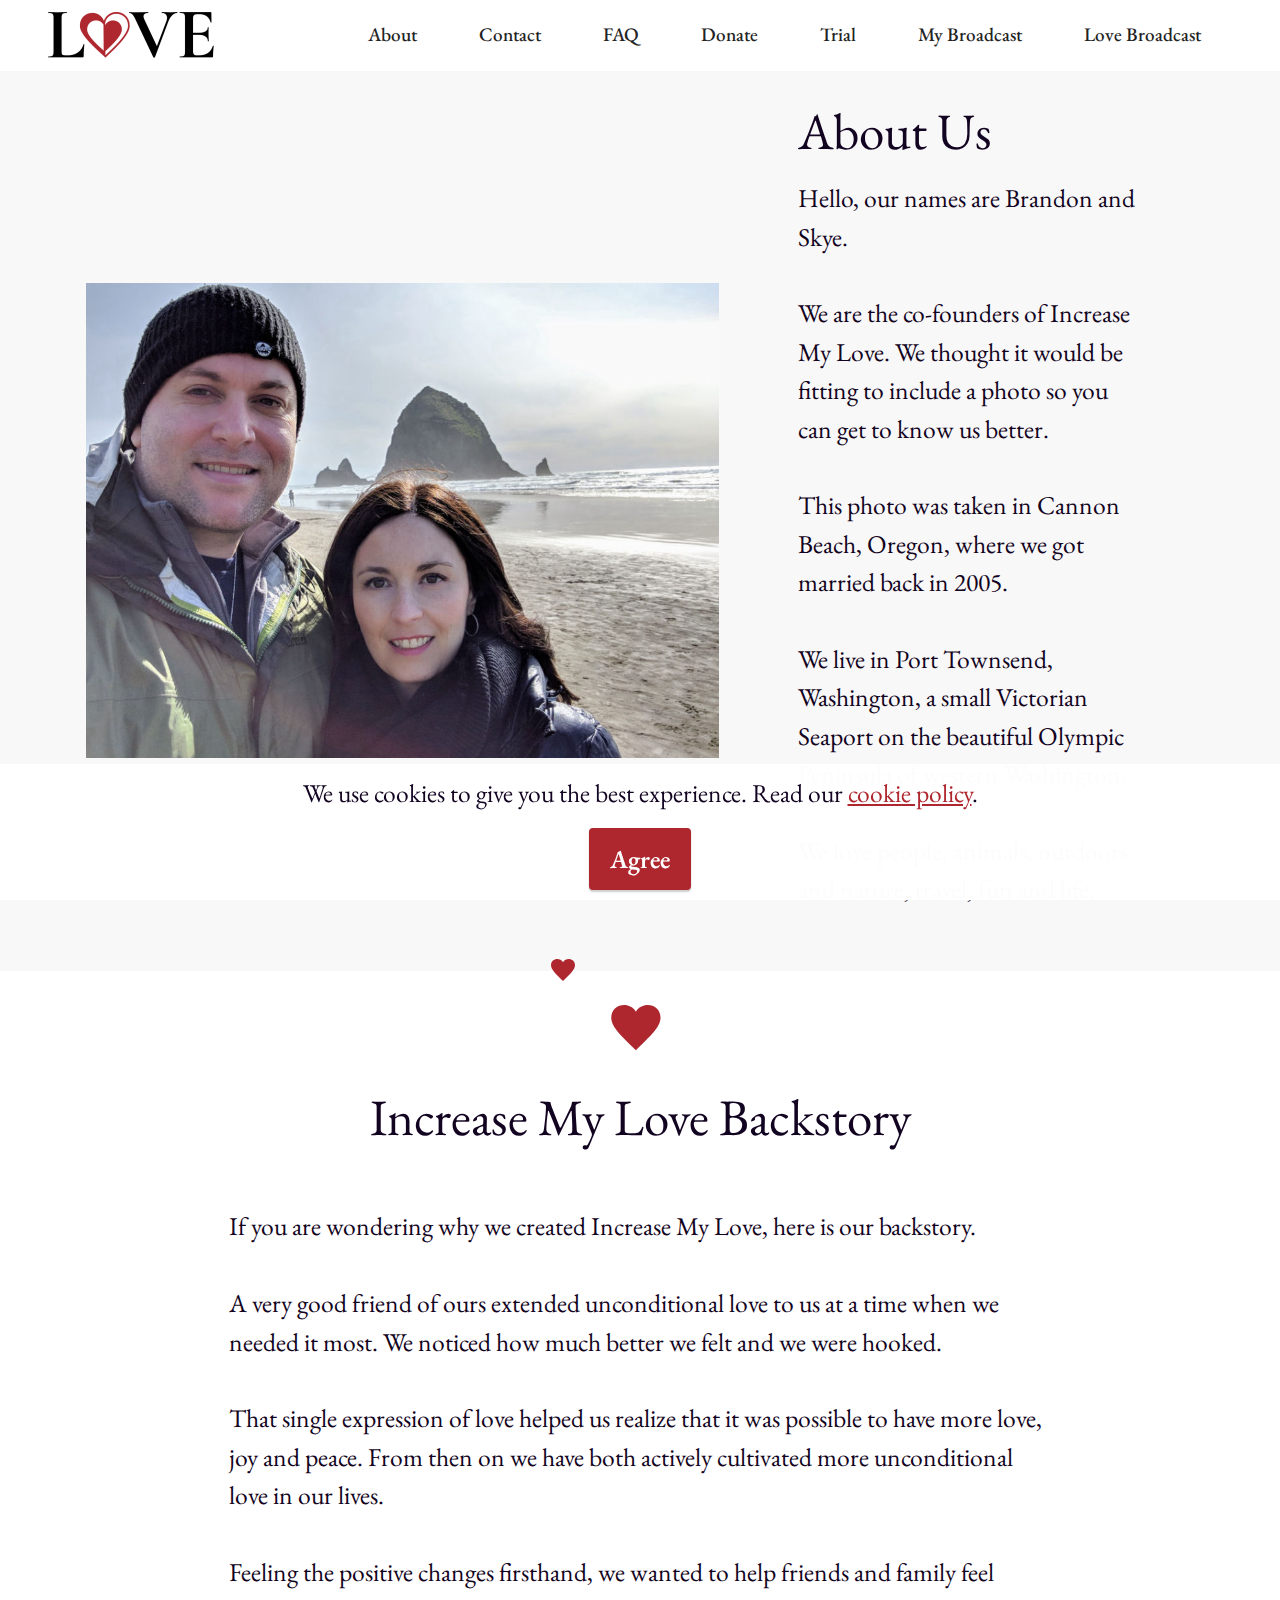
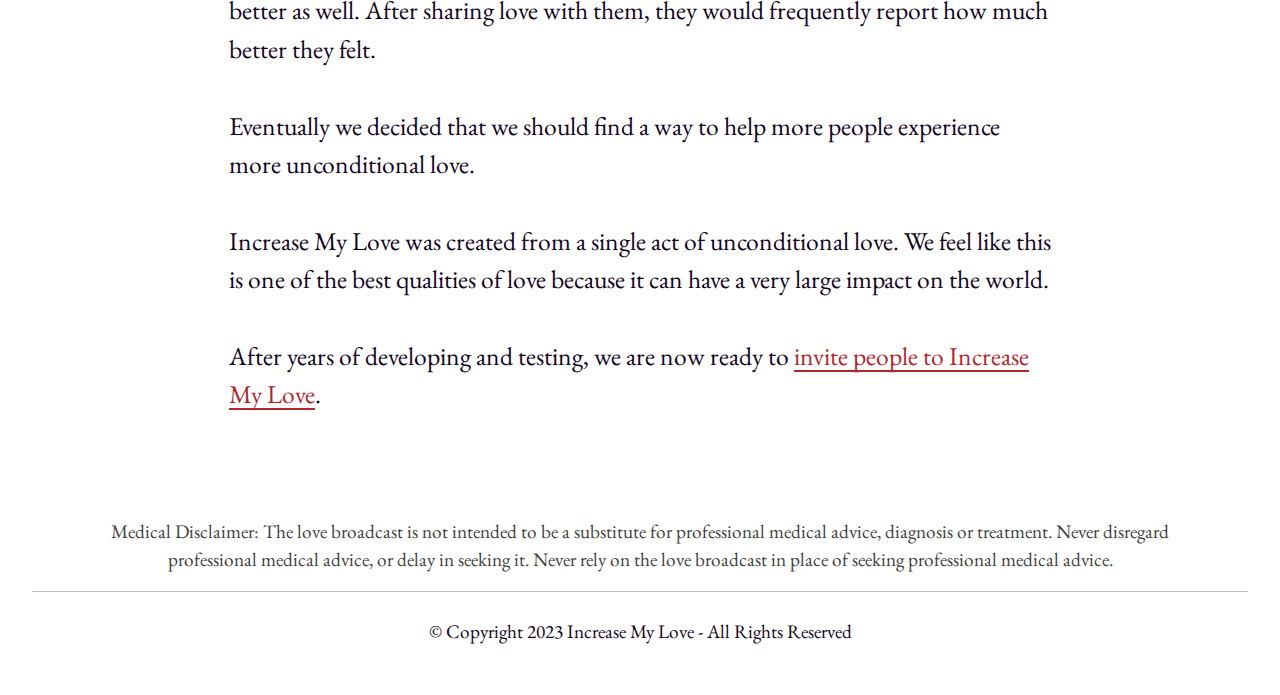
==== commit 43c8c084: "loveboost" ====
--- a/about.html
+++ b/about.html
@@ -84,8 +84,8 @@
                     <li class="nav-item"><a class="nav-link link text-black text-primary display-4" href="contact.html">Contact</a></li>
                     <li class="nav-item"><a class="nav-link link text-black text-primary display-4" href="faq.html">FAQ</a>
                     </li>
-                    <li class="nav-item"><a class="nav-link link text-black text-primary display-4" href="stop.html">Stop</a>
-                    </li><li class="nav-item"><a class="nav-link link text-black text-primary display-4" href="donate.html">Donate</a></li><li class="nav-item"><a class="nav-link link text-black text-primary display-4" href="demo.html">Trial</a></li><li class="nav-item"><a class="nav-link link text-black text-primary display-4" href="join.html">Love Broadcast</a></li></ul>
+                    <li class="nav-item"><a class="nav-link link text-black text-primary display-4" href="donate.html">Donate</a></li><li class="nav-item"><a class="nav-link link text-black text-primary display-4" href="demo.html">Trial</a></li><li class="nav-item"><a class="nav-link link text-black text-primary display-4" href="my-broadcast.html">My Broadcast</a>
+                    </li><li class="nav-item"><a class="nav-link link text-black text-primary display-4" href="join.html">Love Broadcast</a></li></ul>
                 
             </div>
         </div>
--- a/assets/mobirise/css/mbr-additional.css
+++ b/assets/mobirise/css/mbr-additional.css
@@ -2399,585 +2399,6 @@
 .cid-tvYXUSO5hY .mbr-text {
   color: #120321;
   margin-bottom: 10px;
-}
-.cid-tvYsF9MUqD {
-  padding-top: 2rem;
-  padding-bottom: 2rem;
-  background-color: #ffffff;
-}
-.cid-tvYsF9MUqD .mbr-overlay {
-  background-color: #ffffff;
-  opacity: 0.7;
-}
-.cid-tvYsF9MUqD h3 {
-  margin: 0;
-}
-.cid-tvYsF9MUqD .content {
-  padding: 0 45px;
-  display: flex;
-  justify-content: space-between;
-  align-items: flex-end;
-}
-@media (max-width: 767px) {
-  .cid-tvYsF9MUqD .content {
-    padding: 0 1rem;
-    flex-direction: column-reverse;
-    align-items: center;
-  }
-}
-@media (max-width: 767px) {
-  .cid-tvYsF9MUqD .text-wrap {
-    margin-bottom: 1rem;
-  }
-}
-.cid-tvYsF9MUqD .mbr-brand {
-  color: #000000;
-  font-weight: 600;
-  text-align: right;
-}
-@media (max-width: 767px) {
-  .cid-tvYsF9MUqD .mbr-brand {
-    text-align: center;
-  }
-}
-.cid-tvYsF9MUqD .mbr-text {
-  color: #404040;
-  margin: 10px 0 0;
-  font-weight: 300;
-  text-align: center;
-}
-@media (max-width: 767px) {
-  .cid-tvYsF9MUqD .mbr-text {
-    text-align: center;
-  }
-}
-.cid-tvYsF9MUqD .socials {
-  display: flex;
-  list-style-type: none;
-  padding: 0;
-  margin: 0;
-}
-.cid-tvYsF9MUqD .socials p {
-  margin: 0 20px 0 0;
-}
-@media (max-width: 767px) {
-  .cid-tvYsF9MUqD .socials {
-    margin-right: -20px;
-  }
-}
-.cid-tvYsF9MUqD .socials-item .link {
-  color: #000000;
-}
-.cid-tvYsF9MUqD .footer-lower .copyright {
-  margin-bottom: 1rem;
-}
-.cid-tvYsF9MUqD .footer-lower hr {
-  margin: 1rem 0;
-  height: 1px;
-  background-color: #000000;
-  border: none;
-}
-.cid-tvYsF9MUqD .copyright > p {
-  text-align: center;
-  color: #120321;
-}
-.cid-sN2cSIjoTE .navbar-dropdown {
-  position: relative !important;
-}
-.cid-sN2cSIjoTE .dropdown-item:before {
-  font-family: Moririse2 !important;
-  content: "\e966";
-  display: inline-block;
-  width: 0;
-  position: absolute;
-  left: 1rem;
-  top: 0.5rem;
-  margin-right: 0.5rem;
-  line-height: 1;
-  font-size: inherit;
-  vertical-align: middle;
-  text-align: center;
-  overflow: hidden;
-  transform: scale(0, 1);
-  transition: all 0.25s ease-in-out;
-}
-.cid-sN2cSIjoTE .dropdown-menu {
-  padding: 0;
-  border-radius: 4px;
-  box-shadow: 0 1px 3px 0 rgba(0, 0, 0, 0.1);
-}
-.cid-sN2cSIjoTE .dropdown-item {
-  border-bottom: 1px solid #e6e6e6;
-}
-.cid-sN2cSIjoTE .dropdown-item:hover,
-.cid-sN2cSIjoTE .dropdown-item:focus {
-  background: #af272e !important;
-  color: white !important;
-}
-.cid-sN2cSIjoTE .dropdown-item:first-child {
-  border-top-left-radius: 4px;
-  border-top-right-radius: 4px;
-}
-.cid-sN2cSIjoTE .dropdown-item:last-child {
-  border-bottom: none;
-  border-bottom-left-radius: 4px;
-  border-bottom-right-radius: 4px;
-}
-.cid-sN2cSIjoTE .nav-dropdown .link {
-  padding: 0 !important;
-  margin: 0 !important;
-}
-@media (max-width: 991px) {
-  .cid-sN2cSIjoTE .nav-dropdown .link {
-    margin: 10px 0 !important;
-  }
-}
-.cid-sN2cSIjoTE .nav-item {
-  margin: 0 31px;
-}
-.cid-sN2cSIjoTE .nav-dropdown .link.dropdown-toggle::after {
-  margin-left: 0.5rem;
-  margin-top: 0.2rem;
-}
-.cid-sN2cSIjoTE .nav-link {
-  position: relative;
-}
-.cid-sN2cSIjoTE .nav-link:hover,
-.cid-sN2cSIjoTE .nav-link:focus,
-.cid-sN2cSIjoTE .nav-link:active {
-  color: #ab0025 !important;
-}
-.cid-sN2cSIjoTE .container {
-  display: flex;
-  margin: auto;
-  flex-wrap: initial;
-}
-@media (max-width: 991px) {
-  .cid-sN2cSIjoTE .container {
-    flex-wrap: inherit;
-  }
-}
-.cid-sN2cSIjoTE .navbar-caption:hover,
-.cid-sN2cSIjoTE .navbar-caption:focus,
-.cid-sN2cSIjoTE .navbar-caption:active {
-  color: #ab0025 !important;
-}
-.cid-sN2cSIjoTE .dropdown-menu,
-.cid-sN2cSIjoTE .navbar.opened {
-  background: #ffffff !important;
-}
-.cid-sN2cSIjoTE .nav-item:focus,
-.cid-sN2cSIjoTE .nav-link:focus {
-  outline: none;
-}
-.cid-sN2cSIjoTE .dropdown .dropdown-menu .dropdown-item {
-  width: auto;
-  transition: all 0.25s ease-in-out;
-}
-.cid-sN2cSIjoTE .dropdown .dropdown-menu .dropdown-item::after {
-  right: 0.5rem;
-}
-.cid-sN2cSIjoTE .collapsed .dropdown-menu .dropdown-item:before {
-  display: none;
-}
-.cid-sN2cSIjoTE .collapsed .dropdown .dropdown-menu .dropdown-item {
-  padding: 0.235em 1.5em 0.235em 1.5em !important;
-  transition: none;
-  margin: 0 !important;
-}
-.cid-sN2cSIjoTE .navbar {
-  min-height: 70px;
-  transition: all 0.3s;
-  border-bottom: 1px solid transparent;
-  background: #ffffff;
-}
-.cid-sN2cSIjoTE .navbar.opened {
-  transition: all 0.3s;
-}
-.cid-sN2cSIjoTE .navbar .dropdown-item {
-  padding: 0.5rem 1.8rem;
-}
-.cid-sN2cSIjoTE .navbar .navbar-logo img {
-  width: auto;
-}
-.cid-sN2cSIjoTE .navbar .navbar-collapse {
-  justify-content: flex-end;
-  z-index: 1;
-}
-.cid-sN2cSIjoTE .navbar.collapsed {
-  justify-content: center;
-}
-.cid-sN2cSIjoTE .navbar.collapsed .nav-item .nav-link::before {
-  display: none;
-}
-.cid-sN2cSIjoTE .navbar.collapsed.opened .dropdown-menu {
-  top: 0;
-}
-@media (min-width: 992px) {
-  .cid-sN2cSIjoTE .navbar.collapsed.opened:not(.navbar-short) .navbar-collapse {
-    max-height: calc(98.5vh - 3rem);
-  }
-}
-.cid-sN2cSIjoTE .navbar.collapsed .dropdown-menu .dropdown-submenu {
-  left: 0 !important;
-}
-.cid-sN2cSIjoTE .navbar.collapsed .dropdown-menu .dropdown-item:after {
-  right: auto;
-}
-.cid-sN2cSIjoTE .navbar.collapsed .dropdown-menu .dropdown-toggle[data-toggle="dropdown-submenu"]:after {
-  margin-left: 0.5rem;
-  margin-top: 0.2rem;
-  border-top: 0.35em solid;
-  border-right: 0.35em solid transparent;
-  border-left: 0.35em solid transparent;
-  border-bottom: 0;
-  top: 41%;
-}
-.cid-sN2cSIjoTE .navbar.collapsed ul.navbar-nav li {
-  margin: auto;
-}
-.cid-sN2cSIjoTE .navbar.collapsed .dropdown-menu .dropdown-item {
-  padding: 0.25rem 1.5rem;
-  text-align: center;
-}
-@media (max-width: 991px) {
-  .cid-sN2cSIjoTE .navbar .nav-item .nav-link::before {
-    display: none;
-  }
-  .cid-sN2cSIjoTE .navbar.opened .dropdown-menu {
-    top: 0;
-  }
-  .cid-sN2cSIjoTE .navbar .dropdown-menu .dropdown-submenu {
-    left: 0 !important;
-  }
-  .cid-sN2cSIjoTE .navbar .dropdown-menu .dropdown-item:after {
-    right: auto;
-  }
-  .cid-sN2cSIjoTE .navbar .dropdown-menu .dropdown-toggle[data-toggle="dropdown-submenu"]:after {
-    margin-left: 0.5rem;
-    margin-top: 0.2rem;
-    border-top: 0.35em solid;
-    border-right: 0.35em solid transparent;
-    border-left: 0.35em solid transparent;
-    border-bottom: 0;
-    top: 40%;
-  }
-  .cid-sN2cSIjoTE .navbar .navbar-logo img {
-    height: 3rem !important;
-  }
-  .cid-sN2cSIjoTE .navbar ul.navbar-nav li {
-    margin: 0;
-  }
-  .cid-sN2cSIjoTE .navbar .dropdown-menu .dropdown-item {
-    padding: 0.25rem 1.5rem !important;
-    text-align: center;
-  }
-  .cid-sN2cSIjoTE .navbar .navbar-brand {
-    flex-shrink: initial;
-    flex-basis: auto;
-    word-break: break-word;
-    padding-right: 2rem;
-  }
-  .cid-sN2cSIjoTE .navbar .navbar-toggler {
-    flex-basis: auto;
-  }
-}
-.cid-sN2cSIjoTE .navbar.navbar-short {
-  min-height: 60px;
-}
-.cid-sN2cSIjoTE .navbar.navbar-short .navbar-logo img {
-  height: 2.5rem !important;
-}
-.cid-sN2cSIjoTE .navbar.navbar-short .navbar-brand {
-  min-height: 60px;
-  padding: 0;
-}
-.cid-sN2cSIjoTE .navbar-brand {
-  min-height: 70px;
-  flex-shrink: 0;
-  align-items: center;
-  margin-right: 0;
-  padding: 10px 0;
-  transition: all 0.3s;
-  word-break: break-word;
-  z-index: 1;
-  display: flex;
-}
-.cid-sN2cSIjoTE .navbar-brand .navbar-caption {
-  line-height: inherit !important;
-}
-.cid-sN2cSIjoTE .navbar-brand .navbar-logo a {
-  outline: none;
-}
-.cid-sN2cSIjoTE .dropdown-item.active,
-.cid-sN2cSIjoTE .dropdown-item:active {
-  background-color: transparent;
-}
-.cid-sN2cSIjoTE .navbar-expand-lg .navbar-nav .nav-link {
-  padding: 0;
-}
-.cid-sN2cSIjoTE .nav-dropdown .link.dropdown-toggle {
-  margin-right: 1.667em;
-}
-.cid-sN2cSIjoTE .nav-dropdown .link.dropdown-toggle[aria-expanded="true"] {
-  margin-right: 0;
-  padding: 0.667em 1.667em;
-}
-.cid-sN2cSIjoTE .navbar.navbar-expand-lg .dropdown .dropdown-menu {
-  background: #ffffff;
-}
-.cid-sN2cSIjoTE .navbar.navbar-expand-lg .dropdown .dropdown-menu .dropdown-submenu {
-  margin: 0;
-  left: 100%;
-}
-.cid-sN2cSIjoTE .navbar > .container-fluid {
-  flex-wrap: unset;
-}
-@media (max-width: 991px) {
-  .cid-sN2cSIjoTE .navbar > .container-fluid {
-    flex-wrap: inherit;
-  }
-}
-.cid-sN2cSIjoTE .navbar .dropdown.open > .dropdown-menu {
-  display: block;
-}
-.cid-sN2cSIjoTE ul.navbar-nav {
-  flex-wrap: wrap;
-  justify-content: flex-end;
-}
-.cid-sN2cSIjoTE button.navbar-toggler {
-  outline: none;
-  width: 31px;
-  height: 20px;
-  cursor: pointer;
-  transition: all 0.2s;
-  position: relative;
-  align-self: center;
-}
-.cid-sN2cSIjoTE button.navbar-toggler .hamburger span {
-  position: absolute;
-  right: 0;
-  width: 30px;
-  height: 2px;
-  border-right: 5px;
-  background-color: #000000;
-}
-.cid-sN2cSIjoTE button.navbar-toggler .hamburger span:nth-child(1) {
-  top: 0;
-  transition: all 0.2s;
-}
-.cid-sN2cSIjoTE button.navbar-toggler .hamburger span:nth-child(2) {
-  top: 8px;
-  transition: all 0.15s;
-}
-.cid-sN2cSIjoTE button.navbar-toggler .hamburger span:nth-child(3) {
-  top: 8px;
-  transition: all 0.15s;
-}
-.cid-sN2cSIjoTE button.navbar-toggler .hamburger span:nth-child(4) {
-  top: 16px;
-  transition: all 0.2s;
-}
-.cid-sN2cSIjoTE nav.opened .hamburger span:nth-child(1) {
-  top: 8px;
-  width: 0;
-  opacity: 0;
-  right: 50%;
-  transition: all 0.2s;
-}
-.cid-sN2cSIjoTE nav.opened .hamburger span:nth-child(2) {
-  transform: rotate(45deg);
-  transition: all 0.25s;
-}
-.cid-sN2cSIjoTE nav.opened .hamburger span:nth-child(3) {
-  transform: rotate(-45deg);
-  transition: all 0.25s;
-}
-.cid-sN2cSIjoTE nav.opened .hamburger span:nth-child(4) {
-  top: 8px;
-  width: 0;
-  opacity: 0;
-  right: 50%;
-  transition: all 0.2s;
-}
-.cid-sN2cSIjoTE .navbar-dropdown {
-  padding: 0 1rem;
-}
-.cid-sN2cSIjoTE a.nav-link {
-  display: flex;
-  align-items: center;
-  justify-content: center;
-}
-@media (max-width: 991px) {
-  .cid-sN2cSIjoTE a.nav-link {
-    justify-content: flex-start;
-  }
-}
-@media screen and (-ms-high-contrast: active), (-ms-high-contrast: none) {
-  .cid-sN2cSIjoTE .navbar {
-    height: 70px;
-  }
-  .cid-sN2cSIjoTE .navbar.opened {
-    height: auto;
-  }
-  .cid-sN2cSIjoTE .nav-item .nav-link:hover::before {
-    width: 175%;
-    max-width: calc(100% + 2rem);
-    left: -1rem;
-  }
-}
-.cid-sN2cSIjoTE .socials-wrap {
-  flex-shrink: 0;
-}
-.cid-sN2cSIjoTE .socials {
-  display: flex;
-  list-style-type: none;
-  padding: 0;
-  margin: 0;
-  margin-right: -20px;
-  justify-content: center;
-}
-.cid-sN2cSIjoTE .socials p {
-  margin: 0 20px 0 0;
-}
-@media (max-width: 991px) {
-  .cid-sN2cSIjoTE .socials {
-    justify-content: flex-start;
-    margin-top: 10px;
-  }
-}
-.cid-sN2cSIjoTE .socials-item .link {
-  color: #000000;
-}
-.cid-tw3lK0lOJ0 {
-  padding-top: 2rem;
-  padding-bottom: 2rem;
-  background-color: #f8f8f8;
-}
-.cid-tw3lK0lOJ0 .content {
-  position: relative;
-  display: flex;
-  flex-direction: column;
-  align-items: center;
-}
-.cid-tw3lK0lOJ0 .mbr-section-title {
-  color: #120321;
-  margin-bottom: 20.4px;
-}
-.cid-tw3lK0lOJ0 .animation-box {
-  position: relative;
-  width: 78px;
-  height: 86px;
-}
-@keyframes zoom-1 {
-  0%,
-  10% {
-    transform: scale(0) rotate(0);
-  }
-  30%,
-  32% {
-    transform: scale(0.6) rotate(10deg);
-  }
-  100%,
-  85% {
-    transform: scale(0) rotate(60deg);
-  }
-}
-@keyframes zoom-2 {
-  0%,
-  15% {
-    transform: scale(0) rotate(0);
-  }
-  50%,
-  54% {
-    transform: scale(0.4) rotate(0);
-  }
-  100%,
-  82% {
-    transform: scale(0) rotate(80deg);
-  }
-}
-.cid-tw3lK0lOJ0 .star {
-  color: #af272e;
-  fill: currentColor;
-  overflow: hidden;
-}
-.cid-tw3lK0lOJ0 .star:nth-of-type(2) {
-  position: absolute;
-  top: -35px;
-  left: 50px;
-  transform: scale(0);
-  animation: zoom-1 3.1s infinite;
-}
-.cid-tw3lK0lOJ0 .star:nth-of-type(3) {
-  position: absolute;
-  top: -45px;
-  left: -50px;
-  animation: zoom-2 3.1s infinite;
-}
-.cid-tvYZoQ7RR5 {
-  padding-top: 2rem;
-  padding-bottom: 2rem;
-  background-color: #ffffff;
-}
-.cid-tvYZoQ7RR5 h2,
-.cid-tvYZoQ7RR5 h3,
-.cid-tvYZoQ7RR5 h4,
-.cid-tvYZoQ7RR5 p {
-  margin: 0;
-}
-.cid-tvYZoQ7RR5 .image-wrap {
-  width: 100%;
-  margin-bottom: 28px;
-}
-.cid-tvYZoQ7RR5 .image-wrap img {
-  width: 100%;
-  height: auto;
-}
-.cid-tvYZoQ7RR5 .text-wrap {
-  margin-top: 10px;
-  margin-bottom: 30px;
-}
-.cid-tvYZoQ7RR5 .mbr-section-title {
-  color: #120321;
-  margin-bottom: 22px;
-}
-.cid-tvYZoQ7RR5 .mbr-section-subtitle {
-  margin-bottom: 5px;
-}
-.cid-tvYZoQ7RR5 .mbr-text {
-  color: #120321;
-  margin-bottom: 10px;
-}
-.cid-tw4Gs83dps {
-  padding-top: 2rem;
-  padding-bottom: 2rem;
-  background-color: #f8f8f8;
-}
-.cid-tw4Gs83dps .content {
-  padding: 1rem;
-}
-.cid-tw4Gs83dps h2,
-.cid-tw4Gs83dps h4,
-.cid-tw4Gs83dps p {
-  margin: 0;
-}
-.cid-tw4Gs83dps .mbr-section-title {
-  color: #120321;
-}
-.cid-tw4Gs83dps .mbr-section-subtitle {
-  color: #6b6b6b;
-}
-.cid-tw4Gs83dps .mbr-text {
-  color: #120321;
-  margin-top: 14px;
-}
-.cid-tw4Gs83dps .mbr-section-btn {
-  margin-top: 30.4px;
-}
-.cid-tw4Gs83dps .btn {
-  padding: 0.7rem 1rem;
-  width: 200px;
 }
 .cid-tvYsF9MUqD {
   padding-top: 2rem;
@@ -10542,3 +9963,4079 @@
   text-align: center;
   color: #120321;
 }
+.cid-twJtO7gNjW .navbar-dropdown {
+  position: relative !important;
+}
+.cid-twJtO7gNjW .dropdown-item:before {
+  font-family: Moririse2 !important;
+  content: "\e966";
+  display: inline-block;
+  width: 0;
+  position: absolute;
+  left: 1rem;
+  top: 0.5rem;
+  margin-right: 0.5rem;
+  line-height: 1;
+  font-size: inherit;
+  vertical-align: middle;
+  text-align: center;
+  overflow: hidden;
+  transform: scale(0, 1);
+  transition: all 0.25s ease-in-out;
+}
+.cid-twJtO7gNjW .dropdown-menu {
+  padding: 0;
+  border-radius: 4px;
+  box-shadow: 0 1px 3px 0 rgba(0, 0, 0, 0.1);
+}
+.cid-twJtO7gNjW .dropdown-item {
+  border-bottom: 1px solid #e6e6e6;
+}
+.cid-twJtO7gNjW .dropdown-item:hover,
+.cid-twJtO7gNjW .dropdown-item:focus {
+  background: #af272e !important;
+  color: white !important;
+}
+.cid-twJtO7gNjW .dropdown-item:first-child {
+  border-top-left-radius: 4px;
+  border-top-right-radius: 4px;
+}
+.cid-twJtO7gNjW .dropdown-item:last-child {
+  border-bottom: none;
+  border-bottom-left-radius: 4px;
+  border-bottom-right-radius: 4px;
+}
+.cid-twJtO7gNjW .nav-dropdown .link {
+  padding: 0 !important;
+  margin: 0 !important;
+}
+@media (max-width: 991px) {
+  .cid-twJtO7gNjW .nav-dropdown .link {
+    margin: 10px 0 !important;
+  }
+}
+.cid-twJtO7gNjW .nav-item {
+  margin: 0 31px;
+}
+.cid-twJtO7gNjW .nav-dropdown .link.dropdown-toggle::after {
+  margin-left: 0.5rem;
+  margin-top: 0.2rem;
+}
+.cid-twJtO7gNjW .nav-link {
+  position: relative;
+}
+.cid-twJtO7gNjW .nav-link:hover,
+.cid-twJtO7gNjW .nav-link:focus,
+.cid-twJtO7gNjW .nav-link:active {
+  color: #ab0025 !important;
+}
+.cid-twJtO7gNjW .container {
+  display: flex;
+  margin: auto;
+  flex-wrap: initial;
+}
+@media (max-width: 991px) {
+  .cid-twJtO7gNjW .container {
+    flex-wrap: inherit;
+  }
+}
+.cid-twJtO7gNjW .navbar-caption:hover,
+.cid-twJtO7gNjW .navbar-caption:focus,
+.cid-twJtO7gNjW .navbar-caption:active {
+  color: #ab0025 !important;
+}
+.cid-twJtO7gNjW .dropdown-menu,
+.cid-twJtO7gNjW .navbar.opened {
+  background: #ffffff !important;
+}
+.cid-twJtO7gNjW .nav-item:focus,
+.cid-twJtO7gNjW .nav-link:focus {
+  outline: none;
+}
+.cid-twJtO7gNjW .dropdown .dropdown-menu .dropdown-item {
+  width: auto;
+  transition: all 0.25s ease-in-out;
+}
+.cid-twJtO7gNjW .dropdown .dropdown-menu .dropdown-item::after {
+  right: 0.5rem;
+}
+.cid-twJtO7gNjW .collapsed .dropdown-menu .dropdown-item:before {
+  display: none;
+}
+.cid-twJtO7gNjW .collapsed .dropdown .dropdown-menu .dropdown-item {
+  padding: 0.235em 1.5em 0.235em 1.5em !important;
+  transition: none;
+  margin: 0 !important;
+}
+.cid-twJtO7gNjW .navbar {
+  min-height: 70px;
+  transition: all 0.3s;
+  border-bottom: 1px solid transparent;
+  background: #ffffff;
+}
+.cid-twJtO7gNjW .navbar.opened {
+  transition: all 0.3s;
+}
+.cid-twJtO7gNjW .navbar .dropdown-item {
+  padding: 0.5rem 1.8rem;
+}
+.cid-twJtO7gNjW .navbar .navbar-logo img {
+  width: auto;
+}
+.cid-twJtO7gNjW .navbar .navbar-collapse {
+  justify-content: flex-end;
+  z-index: 1;
+}
+.cid-twJtO7gNjW .navbar.collapsed {
+  justify-content: center;
+}
+.cid-twJtO7gNjW .navbar.collapsed .nav-item .nav-link::before {
+  display: none;
+}
+.cid-twJtO7gNjW .navbar.collapsed.opened .dropdown-menu {
+  top: 0;
+}
+@media (min-width: 992px) {
+  .cid-twJtO7gNjW .navbar.collapsed.opened:not(.navbar-short) .navbar-collapse {
+    max-height: calc(98.5vh - 3rem);
+  }
+}
+.cid-twJtO7gNjW .navbar.collapsed .dropdown-menu .dropdown-submenu {
+  left: 0 !important;
+}
+.cid-twJtO7gNjW .navbar.collapsed .dropdown-menu .dropdown-item:after {
+  right: auto;
+}
+.cid-twJtO7gNjW .navbar.collapsed .dropdown-menu .dropdown-toggle[data-toggle="dropdown-submenu"]:after {
+  margin-left: 0.5rem;
+  margin-top: 0.2rem;
+  border-top: 0.35em solid;
+  border-right: 0.35em solid transparent;
+  border-left: 0.35em solid transparent;
+  border-bottom: 0;
+  top: 41%;
+}
+.cid-twJtO7gNjW .navbar.collapsed ul.navbar-nav li {
+  margin: auto;
+}
+.cid-twJtO7gNjW .navbar.collapsed .dropdown-menu .dropdown-item {
+  padding: 0.25rem 1.5rem;
+  text-align: center;
+}
+@media (max-width: 991px) {
+  .cid-twJtO7gNjW .navbar .nav-item .nav-link::before {
+    display: none;
+  }
+  .cid-twJtO7gNjW .navbar.opened .dropdown-menu {
+    top: 0;
+  }
+  .cid-twJtO7gNjW .navbar .dropdown-menu .dropdown-submenu {
+    left: 0 !important;
+  }
+  .cid-twJtO7gNjW .navbar .dropdown-menu .dropdown-item:after {
+    right: auto;
+  }
+  .cid-twJtO7gNjW .navbar .dropdown-menu .dropdown-toggle[data-toggle="dropdown-submenu"]:after {
+    margin-left: 0.5rem;
+    margin-top: 0.2rem;
+    border-top: 0.35em solid;
+    border-right: 0.35em solid transparent;
+    border-left: 0.35em solid transparent;
+    border-bottom: 0;
+    top: 40%;
+  }
+  .cid-twJtO7gNjW .navbar .navbar-logo img {
+    height: 3rem !important;
+  }
+  .cid-twJtO7gNjW .navbar ul.navbar-nav li {
+    margin: 0;
+  }
+  .cid-twJtO7gNjW .navbar .dropdown-menu .dropdown-item {
+    padding: 0.25rem 1.5rem !important;
+    text-align: center;
+  }
+  .cid-twJtO7gNjW .navbar .navbar-brand {
+    flex-shrink: initial;
+    flex-basis: auto;
+    word-break: break-word;
+    padding-right: 2rem;
+  }
+  .cid-twJtO7gNjW .navbar .navbar-toggler {
+    flex-basis: auto;
+  }
+}
+.cid-twJtO7gNjW .navbar.navbar-short {
+  min-height: 60px;
+}
+.cid-twJtO7gNjW .navbar.navbar-short .navbar-logo img {
+  height: 2.5rem !important;
+}
+.cid-twJtO7gNjW .navbar.navbar-short .navbar-brand {
+  min-height: 60px;
+  padding: 0;
+}
+.cid-twJtO7gNjW .navbar-brand {
+  min-height: 70px;
+  flex-shrink: 0;
+  align-items: center;
+  margin-right: 0;
+  padding: 10px 0;
+  transition: all 0.3s;
+  word-break: break-word;
+  z-index: 1;
+  display: flex;
+}
+.cid-twJtO7gNjW .navbar-brand .navbar-caption {
+  line-height: inherit !important;
+}
+.cid-twJtO7gNjW .navbar-brand .navbar-logo a {
+  outline: none;
+}
+.cid-twJtO7gNjW .dropdown-item.active,
+.cid-twJtO7gNjW .dropdown-item:active {
+  background-color: transparent;
+}
+.cid-twJtO7gNjW .navbar-expand-lg .navbar-nav .nav-link {
+  padding: 0;
+}
+.cid-twJtO7gNjW .nav-dropdown .link.dropdown-toggle {
+  margin-right: 1.667em;
+}
+.cid-twJtO7gNjW .nav-dropdown .link.dropdown-toggle[aria-expanded="true"] {
+  margin-right: 0;
+  padding: 0.667em 1.667em;
+}
+.cid-twJtO7gNjW .navbar.navbar-expand-lg .dropdown .dropdown-menu {
+  background: #ffffff;
+}
+.cid-twJtO7gNjW .navbar.navbar-expand-lg .dropdown .dropdown-menu .dropdown-submenu {
+  margin: 0;
+  left: 100%;
+}
+.cid-twJtO7gNjW .navbar > .container-fluid {
+  flex-wrap: unset;
+}
+@media (max-width: 991px) {
+  .cid-twJtO7gNjW .navbar > .container-fluid {
+    flex-wrap: inherit;
+  }
+}
+.cid-twJtO7gNjW .navbar .dropdown.open > .dropdown-menu {
+  display: block;
+}
+.cid-twJtO7gNjW ul.navbar-nav {
+  flex-wrap: wrap;
+  justify-content: flex-end;
+}
+.cid-twJtO7gNjW button.navbar-toggler {
+  outline: none;
+  width: 31px;
+  height: 20px;
+  cursor: pointer;
+  transition: all 0.2s;
+  position: relative;
+  align-self: center;
+}
+.cid-twJtO7gNjW button.navbar-toggler .hamburger span {
+  position: absolute;
+  right: 0;
+  width: 30px;
+  height: 2px;
+  border-right: 5px;
+  background-color: #000000;
+}
+.cid-twJtO7gNjW button.navbar-toggler .hamburger span:nth-child(1) {
+  top: 0;
+  transition: all 0.2s;
+}
+.cid-twJtO7gNjW button.navbar-toggler .hamburger span:nth-child(2) {
+  top: 8px;
+  transition: all 0.15s;
+}
+.cid-twJtO7gNjW button.navbar-toggler .hamburger span:nth-child(3) {
+  top: 8px;
+  transition: all 0.15s;
+}
+.cid-twJtO7gNjW button.navbar-toggler .hamburger span:nth-child(4) {
+  top: 16px;
+  transition: all 0.2s;
+}
+.cid-twJtO7gNjW nav.opened .hamburger span:nth-child(1) {
+  top: 8px;
+  width: 0;
+  opacity: 0;
+  right: 50%;
+  transition: all 0.2s;
+}
+.cid-twJtO7gNjW nav.opened .hamburger span:nth-child(2) {
+  transform: rotate(45deg);
+  transition: all 0.25s;
+}
+.cid-twJtO7gNjW nav.opened .hamburger span:nth-child(3) {
+  transform: rotate(-45deg);
+  transition: all 0.25s;
+}
+.cid-twJtO7gNjW nav.opened .hamburger span:nth-child(4) {
+  top: 8px;
+  width: 0;
+  opacity: 0;
+  right: 50%;
+  transition: all 0.2s;
+}
+.cid-twJtO7gNjW .navbar-dropdown {
+  padding: 0 1rem;
+}
+.cid-twJtO7gNjW a.nav-link {
+  display: flex;
+  align-items: center;
+  justify-content: center;
+}
+@media (max-width: 991px) {
+  .cid-twJtO7gNjW a.nav-link {
+    justify-content: flex-start;
+  }
+}
+@media screen and (-ms-high-contrast: active), (-ms-high-contrast: none) {
+  .cid-twJtO7gNjW .navbar {
+    height: 70px;
+  }
+  .cid-twJtO7gNjW .navbar.opened {
+    height: auto;
+  }
+  .cid-twJtO7gNjW .nav-item .nav-link:hover::before {
+    width: 175%;
+    max-width: calc(100% + 2rem);
+    left: -1rem;
+  }
+}
+.cid-twJtO7gNjW .socials-wrap {
+  flex-shrink: 0;
+}
+.cid-twJtO7gNjW .socials {
+  display: flex;
+  list-style-type: none;
+  padding: 0;
+  margin: 0;
+  margin-right: -20px;
+  justify-content: center;
+}
+.cid-twJtO7gNjW .socials p {
+  margin: 0 20px 0 0;
+}
+@media (max-width: 991px) {
+  .cid-twJtO7gNjW .socials {
+    justify-content: flex-start;
+    margin-top: 10px;
+  }
+}
+.cid-twJtO7gNjW .socials-item .link {
+  color: #000000;
+}
+.cid-twTmhPzYrj {
+  padding-top: 2rem;
+  padding-bottom: 2rem;
+  background-color: #f8f8f8;
+}
+.cid-twTmhPzYrj .mbr-fallback-image.disabled {
+  display: none;
+}
+.cid-twTmhPzYrj .mbr-fallback-image {
+  display: block;
+  background-size: cover;
+  background-position: center center;
+  width: 100%;
+  height: 100%;
+  position: absolute;
+  top: 0;
+}
+.cid-twTmhPzYrj .row {
+  flex-direction: row-reverse;
+}
+@media (max-width: 991px) {
+  .cid-twTmhPzYrj .image-wrapper {
+    margin-bottom: 2rem;
+  }
+}
+.cid-twTmhPzYrj .image-wrapper img {
+  width: 100%;
+  object-fit: cover;
+}
+@media (min-width: 992px) {
+  .cid-twTmhPzYrj .text-wrapper {
+    padding: 0 2rem;
+  }
+}
+@media (max-width: 768px) {
+  .cid-twTmhPzYrj .text-wrapper {
+    margin-bottom: 2rem;
+  }
+}
+.cid-twTmhPzYrj .mbr-section-title {
+  color: #120321;
+}
+.cid-twTmhPzYrj .mbr-text,
+.cid-twTmhPzYrj .mbr-section-btn {
+  color: #120321;
+}
+.cid-twJuSNbOvM {
+  padding-top: 2rem;
+  padding-bottom: 0rem;
+  background-color: #ffffff;
+}
+.cid-twJuSNbOvM .content {
+  padding: 1rem;
+}
+.cid-twJuSNbOvM h2,
+.cid-twJuSNbOvM h4,
+.cid-twJuSNbOvM p {
+  margin: 0;
+}
+.cid-twJuSNbOvM .mbr-section-title {
+  color: #120321;
+}
+.cid-twJuSNbOvM .mbr-section-subtitle {
+  color: #120321;
+}
+.cid-twJuSNbOvM .mbr-text {
+  color: #120321;
+  margin-top: 14px;
+  text-align: left;
+}
+.cid-twJuSNbOvM .mbr-section-btn {
+  margin-top: 30.4px;
+}
+.cid-twJuSNbOvM .btn {
+  padding: 0.7rem 1rem;
+  width: 200px;
+}
+.cid-twJtO9xVdA {
+  padding-top: 0rem;
+  padding-bottom: 0rem;
+  background-color: #f8f8f8;
+}
+.cid-twJtO9xVdA h2,
+.cid-twJtO9xVdA h4,
+.cid-twJtO9xVdA h3,
+.cid-twJtO9xVdA h6,
+.cid-twJtO9xVdA p,
+.cid-twJtO9xVdA ul {
+  margin: 0;
+}
+.cid-twJtO9xVdA ul {
+  padding: 0;
+  list-style-type: none;
+}
+.cid-twJtO9xVdA .heading {
+  margin-bottom: 37px;
+}
+.cid-twJtO9xVdA .mbr-section-title {
+  color: #000000;
+}
+.cid-twJtO9xVdA .mbr-section-subtitle {
+  color: #6b6b6b;
+}
+.cid-twJtO9xVdA .cards {
+  display: flex;
+  flex-wrap: wrap;
+}
+@media (min-width: 1201px) {
+  .cid-twJtO9xVdA .cards {
+    justify-content: center;
+  }
+}
+.cid-twJtO9xVdA .card {
+  width: 25%;
+  padding: 37px 50px 66px;
+  justify-content: space-between;
+}
+.cid-twJtO9xVdA .card:last-child {
+  margin-right: 0;
+}
+@media (max-width: 1440px) {
+  .cid-twJtO9xVdA .card {
+    padding-right: 0;
+  }
+}
+@media (max-width: 1200px) {
+  .cid-twJtO9xVdA .card {
+    width: 50%;
+    padding: 37px 13% 66px;
+  }
+}
+@media (max-width: 1024px) {
+  .cid-twJtO9xVdA .card {
+    padding-left: 40px;
+    padding-right: 10px;
+  }
+}
+@media (max-width: 767px) {
+  .cid-twJtO9xVdA .card {
+    width: 100%;
+    padding-right: 0;
+  }
+}
+@media (max-width: 400px) {
+  .cid-twJtO9xVdA .card {
+    padding-left: 0;
+    padding-right: 0;
+    text-align: center;
+  }
+}
+.cid-twJtO9xVdA .mbr-card-title {
+  color: #120321;
+}
+.cid-twJtO9xVdA .mbr-card-subtitle {
+  color: #120321;
+  margin: 10px 0;
+}
+.cid-twJtO9xVdA .list {
+  margin-top: 22px;
+  color: #120321;
+}
+.cid-twJtO9xVdA .mbr-card-text {
+  margin: 10px 0;
+}
+.cid-twJtO9xVdA .mbr-card-text::before {
+  content: "* ";
+  display: inline;
+}
+.cid-twJtO9xVdA .mbr-card-btn {
+  margin-top: 25px;
+}
+.cid-twJtO9xVdA .btn {
+  padding: 0.7rem 1rem;
+  width: 200px;
+}
+.cid-twJtOa9tCI.popup-builder {
+  background-color: #ffffff;
+}
+.cid-twJtOa9tCI.popup-builder .modal {
+  position: relative;
+  display: block;
+  z-index: 1;
+}
+.cid-twJtOa9tCI.popup-builder .modal-dialog {
+  margin-top: 60px;
+  margin-bottom: 60px;
+}
+.cid-twJtOa9tCI .modal-content,
+.cid-twJtOa9tCI .modal-dialog {
+  height: auto;
+}
+.cid-twJtOa9tCI .form-wrapper .input-group-btn {
+  margin-right: auto;
+  margin-left: auto;
+}
+.cid-twJtOa9tCI .form-wrapper .input-group-btn .btn {
+  margin: 0 !important;
+}
+@media (min-width: 769px) {
+  .cid-twJtOa9tCI .form-wrapper .mbr-form .form-group,
+  .cid-twJtOa9tCI .form-wrapper .mbr-form .input-group-btn {
+    padding: 0 .5rem;
+  }
+}
+.cid-twJtOa9tCI .card-img {
+  width: 100%;
+  margin: auto;
+  border-radius: 0;
+}
+.cid-twJtOa9tCI .mbr-figure img {
+  display: block;
+  width: 100%;
+  -ms-flex-item-align: center;
+  -ms-grid-row-align: center;
+  -webkit-align-self: center;
+  align-self: center;
+}
+.cid-twJtOa9tCI .mbr-text {
+  text-align: center;
+}
+.cid-twJtOa9tCI .pt-0 {
+  padding-top: 0 !important;
+}
+.cid-twJtOa9tCI .pb-0 {
+  padding-bottom: 0 !important;
+}
+.cid-twJtOa9tCI .form-content {
+  -ms-flex-pack: center;
+  justify-content: center;
+  text-align: center;
+}
+.cid-twJtOa9tCI .mbr-overlay {
+  bottom: 0;
+  left: 0;
+  position: absolute;
+  right: 0;
+  top: 0;
+  z-index: 0;
+  pointer-events: none;
+}
+.cid-twJtOa9tCI .modal-open {
+  overflow: hidden;
+}
+.cid-twJtOa9tCI .modal-open .modal {
+  overflow-x: hidden;
+  overflow-y: auto;
+}
+.cid-twJtOa9tCI .modal {
+  position: fixed;
+  top: 0;
+  left: 0;
+  z-index: 1050;
+  display: none;
+  width: 100%;
+  height: 100%;
+  overflow: hidden;
+  outline: 0;
+}
+.cid-twJtOa9tCI .modal-dialog {
+  position: relative;
+  width: auto;
+  margin: .5rem;
+  pointer-events: none;
+}
+.cid-twJtOa9tCI .modal.fade .modal-dialog {
+  transition: transform 0.3s ease-out, -webkit-transform 0.3s ease-out;
+  -webkit-transform: translate(0, -50px);
+  transform: translate(0, -50px);
+}
+.cid-twJtOa9tCI .modal.show .modal-dialog {
+  -webkit-transform: none;
+  transform: none;
+}
+.cid-twJtOa9tCI .modal-dialog-centered {
+  display: flex;
+  -ms-flex-align: center;
+  align-items: center;
+  min-height: calc(100% - (.5rem * 2));
+}
+.cid-twJtOa9tCI .modal-dialog-centered::before {
+  display: block;
+  height: calc(100vh - (.5rem * 2));
+  content: "";
+}
+.cid-twJtOa9tCI .modal-content {
+  background: #ffffff;
+  position: relative;
+  display: flex;
+  -ms-flex-direction: column;
+  flex-direction: column;
+  width: 100%;
+  pointer-events: auto;
+  background-clip: padding-box;
+  border: none;
+  outline: 0;
+  -webkit-box-shadow: 0 10px 40px 0 rgba(0, 0, 0, 0.2);
+  box-shadow: 0 10px 40px 0 rgba(0, 0, 0, 0.2);
+}
+.cid-twJtOa9tCI .margin-center-pos {
+  margin-top: auto;
+  margin-bottom: auto;
+}
+.cid-twJtOa9tCI .modal-backdrop {
+  position: fixed;
+  top: 0;
+  left: 0;
+  z-index: 1040;
+  width: 100vw;
+  height: 100vh;
+  background-color: #000;
+}
+.cid-twJtOa9tCI .modal-backdrop.fade {
+  opacity: 0;
+}
+.cid-twJtOa9tCI .modal-backdrop.show {
+  opacity: .5;
+}
+.cid-twJtOa9tCI .modal-header {
+  display: flex;
+  -ms-flex-align: start;
+  align-items: flex-start;
+  -ms-flex-pack: justify;
+  justify-content: space-between;
+  border-bottom: none;
+}
+@media (min-width: 992px) {
+  .cid-twJtOa9tCI .modal-header {
+    padding: 2rem 2rem 1rem;
+  }
+}
+@media (max-width: 991px) {
+  .cid-twJtOa9tCI .modal-header {
+    padding: 1rem;
+  }
+}
+.cid-twJtOa9tCI .modal-header .close {
+  position: absolute;
+  top: 1rem;
+  right: 1rem;
+  margin: -1rem -1rem -1rem auto;
+  padding: 1rem;
+  opacity: .75;
+}
+.cid-twJtOa9tCI .modal-header .close svg {
+  fill: #120321;
+}
+.cid-twJtOa9tCI .modal-header .close:hover {
+  opacity: 1;
+}
+.cid-twJtOa9tCI .modal-header .close:focus {
+  outline: none;
+}
+.cid-twJtOa9tCI .modal-title {
+  line-height: 1.5;
+  width: 100%;
+  margin: 0;
+  text-align: center;
+  color: #af272e;
+}
+.cid-twJtOa9tCI .modal-body {
+  position: relative;
+  -ms-flex: 1 1 auto;
+  flex: 1 1 auto;
+}
+@media (min-width: 992px) {
+  .cid-twJtOa9tCI .modal-body {
+    padding: 1rem 2rem 2rem;
+  }
+}
+@media (max-width: 991px) {
+  .cid-twJtOa9tCI .modal-body {
+    padding: 1rem;
+  }
+}
+.cid-twJtOa9tCI .modal-footer {
+  display: flex;
+  -ms-flex-align: center;
+  align-items: center;
+  -ms-flex-pack: center;
+  justify-content: center;
+  border-top: none;
+  text-align: center;
+}
+@media (min-width: 992px) {
+  .cid-twJtOa9tCI .modal-footer {
+    padding: 0rem 2rem 2rem;
+  }
+}
+@media (max-width: 991px) {
+  .cid-twJtOa9tCI .modal-footer {
+    padding: 1rem;
+  }
+}
+.cid-twJtOa9tCI .modal-scrollbar-measure {
+  position: absolute;
+  top: -9999px;
+  width: 50px;
+  height: 50px;
+  overflow: scroll;
+}
+@media (min-width: 576px) {
+  .cid-twJtOa9tCI .modal-dialog {
+    max-width: 500px;
+    margin: 1.75rem auto;
+  }
+  .cid-twJtOa9tCI .modal-dialog-centered {
+    min-height: calc(100% - (1.75rem * 2));
+  }
+  .cid-twJtOa9tCI .modal-dialog-centered::before {
+    height: calc(100vh - (1.75rem * 2));
+  }
+  .cid-twJtOa9tCI .modal-sm {
+    max-width: 300px;
+  }
+}
+@media (min-width: 992px) {
+  .cid-twJtOa9tCI .modal-lg,
+  .cid-twJtOa9tCI .modal-xl {
+    max-width: 800px;
+  }
+}
+@media (min-width: 1200px) {
+  .cid-twJtOa9tCI .modal-xl {
+    max-width: 1140px;
+  }
+}
+.cid-twJtOa9tCI .row {
+  display: flex;
+  -ms-flex-wrap: wrap;
+  flex-wrap: wrap;
+  margin-right: -15px;
+  margin-left: -15px;
+}
+.cid-twJtOa9tCI .col-md-4 {
+  position: relative;
+  width: 100%;
+  padding-right: 15px;
+  padding-left: 15px;
+  -ms-flex: 0 0 33.333333%;
+  flex: 0 0 33.333333%;
+  max-width: 33.333333%;
+}
+.cid-twJtOa9tCI .form-group {
+  margin-bottom: 1rem;
+}
+.cid-twJtOa9tCI .form-control {
+  display: block;
+  width: 100%;
+  font-size: 1rem;
+  font-weight: 400;
+  line-height: 1.5;
+}
+.cid-twJtOa9tCI .col {
+  -ms-flex-preferred-size: 0;
+  flex-basis: 0;
+  -ms-flex-positive: 1;
+  flex-grow: 1;
+  max-width: 100%;
+}
+.cid-twJtOa9tCI .col-md-auto {
+  position: relative;
+  padding-right: 15px;
+  padding-left: 15px;
+  -ms-flex: 0 0 auto;
+  flex: 0 0 auto;
+  width: auto;
+  max-width: 100%;
+}
+.cid-twJtOa9tCI .mbr-section-btn {
+  margin: 0;
+}
+.cid-twJtOa9tCI .mbr-section-btn .btn {
+  margin: 0;
+}
+.cid-twJtOaMfve.popup-builder {
+  background-color: #ffffff;
+}
+.cid-twJtOaMfve.popup-builder .modal {
+  position: relative;
+  display: block;
+  z-index: 1;
+}
+.cid-twJtOaMfve.popup-builder .modal-dialog {
+  margin-top: 60px;
+  margin-bottom: 60px;
+}
+.cid-twJtOaMfve .modal-content,
+.cid-twJtOaMfve .modal-dialog {
+  height: auto;
+}
+.cid-twJtOaMfve .form-wrapper .input-group-btn {
+  margin-right: auto;
+  margin-left: auto;
+}
+.cid-twJtOaMfve .form-wrapper .input-group-btn .btn {
+  margin: 0 !important;
+}
+@media (min-width: 769px) {
+  .cid-twJtOaMfve .form-wrapper .mbr-form .form-group,
+  .cid-twJtOaMfve .form-wrapper .mbr-form .input-group-btn {
+    padding: 0 .5rem;
+  }
+}
+.cid-twJtOaMfve .card-img {
+  width: 100%;
+  margin: auto;
+  border-radius: 0;
+}
+.cid-twJtOaMfve .mbr-figure img {
+  display: block;
+  width: 100%;
+  -ms-flex-item-align: center;
+  -ms-grid-row-align: center;
+  -webkit-align-self: center;
+  align-self: center;
+}
+.cid-twJtOaMfve .mbr-text {
+  text-align: center;
+}
+.cid-twJtOaMfve .pt-0 {
+  padding-top: 0 !important;
+}
+.cid-twJtOaMfve .pb-0 {
+  padding-bottom: 0 !important;
+}
+.cid-twJtOaMfve .form-content {
+  -ms-flex-pack: center;
+  justify-content: center;
+  text-align: center;
+}
+.cid-twJtOaMfve .mbr-overlay {
+  bottom: 0;
+  left: 0;
+  position: absolute;
+  right: 0;
+  top: 0;
+  z-index: 0;
+  pointer-events: none;
+}
+.cid-twJtOaMfve .modal-open {
+  overflow: hidden;
+}
+.cid-twJtOaMfve .modal-open .modal {
+  overflow-x: hidden;
+  overflow-y: auto;
+}
+.cid-twJtOaMfve .modal {
+  position: fixed;
+  top: 0;
+  left: 0;
+  z-index: 1050;
+  display: none;
+  width: 100%;
+  height: 100%;
+  overflow: hidden;
+  outline: 0;
+}
+.cid-twJtOaMfve .modal-dialog {
+  position: relative;
+  width: auto;
+  margin: .5rem;
+  pointer-events: none;
+}
+.cid-twJtOaMfve .modal.fade .modal-dialog {
+  transition: transform 0.3s ease-out, -webkit-transform 0.3s ease-out;
+  -webkit-transform: translate(0, -50px);
+  transform: translate(0, -50px);
+}
+.cid-twJtOaMfve .modal.show .modal-dialog {
+  -webkit-transform: none;
+  transform: none;
+}
+.cid-twJtOaMfve .modal-dialog-centered {
+  display: flex;
+  -ms-flex-align: center;
+  align-items: center;
+  min-height: calc(100% - (.5rem * 2));
+}
+.cid-twJtOaMfve .modal-dialog-centered::before {
+  display: block;
+  height: calc(100vh - (.5rem * 2));
+  content: "";
+}
+.cid-twJtOaMfve .modal-content {
+  background: #ffffff;
+  position: relative;
+  display: flex;
+  -ms-flex-direction: column;
+  flex-direction: column;
+  width: 100%;
+  pointer-events: auto;
+  background-clip: padding-box;
+  border: none;
+  outline: 0;
+  -webkit-box-shadow: 0 10px 40px 0 rgba(0, 0, 0, 0.2);
+  box-shadow: 0 10px 40px 0 rgba(0, 0, 0, 0.2);
+}
+.cid-twJtOaMfve .margin-center-pos {
+  margin-top: auto;
+  margin-bottom: auto;
+}
+.cid-twJtOaMfve .modal-backdrop {
+  position: fixed;
+  top: 0;
+  left: 0;
+  z-index: 1040;
+  width: 100vw;
+  height: 100vh;
+  background-color: #000;
+}
+.cid-twJtOaMfve .modal-backdrop.fade {
+  opacity: 0;
+}
+.cid-twJtOaMfve .modal-backdrop.show {
+  opacity: .5;
+}
+.cid-twJtOaMfve .modal-header {
+  display: flex;
+  -ms-flex-align: start;
+  align-items: flex-start;
+  -ms-flex-pack: justify;
+  justify-content: space-between;
+  border-bottom: none;
+}
+@media (min-width: 992px) {
+  .cid-twJtOaMfve .modal-header {
+    padding: 2rem 2rem 1rem;
+  }
+}
+@media (max-width: 991px) {
+  .cid-twJtOaMfve .modal-header {
+    padding: 1rem;
+  }
+}
+.cid-twJtOaMfve .modal-header .close {
+  position: absolute;
+  top: 1rem;
+  right: 1rem;
+  margin: -1rem -1rem -1rem auto;
+  padding: 1rem;
+  opacity: .75;
+}
+.cid-twJtOaMfve .modal-header .close svg {
+  fill: #120321;
+}
+.cid-twJtOaMfve .modal-header .close:hover {
+  opacity: 1;
+}
+.cid-twJtOaMfve .modal-header .close:focus {
+  outline: none;
+}
+.cid-twJtOaMfve .modal-title {
+  line-height: 1.5;
+  width: 100%;
+  margin: 0;
+  text-align: center;
+  color: #af272e;
+}
+.cid-twJtOaMfve .modal-body {
+  position: relative;
+  -ms-flex: 1 1 auto;
+  flex: 1 1 auto;
+}
+@media (min-width: 992px) {
+  .cid-twJtOaMfve .modal-body {
+    padding: 1rem 2rem 2rem;
+  }
+}
+@media (max-width: 991px) {
+  .cid-twJtOaMfve .modal-body {
+    padding: 1rem;
+  }
+}
+.cid-twJtOaMfve .modal-footer {
+  display: flex;
+  -ms-flex-align: center;
+  align-items: center;
+  -ms-flex-pack: center;
+  justify-content: center;
+  border-top: none;
+  text-align: center;
+}
+@media (min-width: 992px) {
+  .cid-twJtOaMfve .modal-footer {
+    padding: 0rem 2rem 2rem;
+  }
+}
+@media (max-width: 991px) {
+  .cid-twJtOaMfve .modal-footer {
+    padding: 1rem;
+  }
+}
+.cid-twJtOaMfve .modal-scrollbar-measure {
+  position: absolute;
+  top: -9999px;
+  width: 50px;
+  height: 50px;
+  overflow: scroll;
+}
+@media (min-width: 576px) {
+  .cid-twJtOaMfve .modal-dialog {
+    max-width: 500px;
+    margin: 1.75rem auto;
+  }
+  .cid-twJtOaMfve .modal-dialog-centered {
+    min-height: calc(100% - (1.75rem * 2));
+  }
+  .cid-twJtOaMfve .modal-dialog-centered::before {
+    height: calc(100vh - (1.75rem * 2));
+  }
+  .cid-twJtOaMfve .modal-sm {
+    max-width: 300px;
+  }
+}
+@media (min-width: 992px) {
+  .cid-twJtOaMfve .modal-lg,
+  .cid-twJtOaMfve .modal-xl {
+    max-width: 800px;
+  }
+}
+@media (min-width: 1200px) {
+  .cid-twJtOaMfve .modal-xl {
+    max-width: 1140px;
+  }
+}
+.cid-twJtOaMfve .row {
+  display: flex;
+  -ms-flex-wrap: wrap;
+  flex-wrap: wrap;
+  margin-right: -15px;
+  margin-left: -15px;
+}
+.cid-twJtOaMfve .col-md-4 {
+  position: relative;
+  width: 100%;
+  padding-right: 15px;
+  padding-left: 15px;
+  -ms-flex: 0 0 33.333333%;
+  flex: 0 0 33.333333%;
+  max-width: 33.333333%;
+}
+.cid-twJtOaMfve .form-group {
+  margin-bottom: 1rem;
+}
+.cid-twJtOaMfve .form-control {
+  display: block;
+  width: 100%;
+  font-size: 1rem;
+  font-weight: 400;
+  line-height: 1.5;
+}
+.cid-twJtOaMfve .col {
+  -ms-flex-preferred-size: 0;
+  flex-basis: 0;
+  -ms-flex-positive: 1;
+  flex-grow: 1;
+  max-width: 100%;
+}
+.cid-twJtOaMfve .col-md-auto {
+  position: relative;
+  padding-right: 15px;
+  padding-left: 15px;
+  -ms-flex: 0 0 auto;
+  flex: 0 0 auto;
+  width: auto;
+  max-width: 100%;
+}
+.cid-twJtOaMfve .mbr-section-btn {
+  margin: 0;
+}
+.cid-twJtOaMfve .mbr-section-btn .btn {
+  margin: 0;
+}
+.cid-twJtObneZi.popup-builder {
+  background-color: #ffffff;
+}
+.cid-twJtObneZi.popup-builder .modal {
+  position: relative;
+  display: block;
+  z-index: 1;
+}
+.cid-twJtObneZi.popup-builder .modal-dialog {
+  margin-top: 60px;
+  margin-bottom: 60px;
+}
+.cid-twJtObneZi .modal-content,
+.cid-twJtObneZi .modal-dialog {
+  height: auto;
+}
+.cid-twJtObneZi .form-wrapper .input-group-btn {
+  margin-right: auto;
+  margin-left: auto;
+}
+.cid-twJtObneZi .form-wrapper .input-group-btn .btn {
+  margin: 0 !important;
+}
+@media (min-width: 769px) {
+  .cid-twJtObneZi .form-wrapper .mbr-form .form-group,
+  .cid-twJtObneZi .form-wrapper .mbr-form .input-group-btn {
+    padding: 0 .5rem;
+  }
+}
+.cid-twJtObneZi .card-img {
+  width: 100%;
+  margin: auto;
+  border-radius: 0;
+}
+.cid-twJtObneZi .mbr-figure img {
+  display: block;
+  width: 100%;
+  -ms-flex-item-align: center;
+  -ms-grid-row-align: center;
+  -webkit-align-self: center;
+  align-self: center;
+}
+.cid-twJtObneZi .mbr-text {
+  text-align: center;
+}
+.cid-twJtObneZi .pt-0 {
+  padding-top: 0 !important;
+}
+.cid-twJtObneZi .pb-0 {
+  padding-bottom: 0 !important;
+}
+.cid-twJtObneZi .form-content {
+  -ms-flex-pack: center;
+  justify-content: center;
+  text-align: center;
+}
+.cid-twJtObneZi .mbr-overlay {
+  bottom: 0;
+  left: 0;
+  position: absolute;
+  right: 0;
+  top: 0;
+  z-index: 0;
+  pointer-events: none;
+}
+.cid-twJtObneZi .modal-open {
+  overflow: hidden;
+}
+.cid-twJtObneZi .modal-open .modal {
+  overflow-x: hidden;
+  overflow-y: auto;
+}
+.cid-twJtObneZi .modal {
+  position: fixed;
+  top: 0;
+  left: 0;
+  z-index: 1050;
+  display: none;
+  width: 100%;
+  height: 100%;
+  overflow: hidden;
+  outline: 0;
+}
+.cid-twJtObneZi .modal-dialog {
+  position: relative;
+  width: auto;
+  margin: .5rem;
+  pointer-events: none;
+}
+.cid-twJtObneZi .modal.fade .modal-dialog {
+  transition: transform 0.3s ease-out, -webkit-transform 0.3s ease-out;
+  -webkit-transform: translate(0, -50px);
+  transform: translate(0, -50px);
+}
+.cid-twJtObneZi .modal.show .modal-dialog {
+  -webkit-transform: none;
+  transform: none;
+}
+.cid-twJtObneZi .modal-dialog-centered {
+  display: flex;
+  -ms-flex-align: center;
+  align-items: center;
+  min-height: calc(100% - (.5rem * 2));
+}
+.cid-twJtObneZi .modal-dialog-centered::before {
+  display: block;
+  height: calc(100vh - (.5rem * 2));
+  content: "";
+}
+.cid-twJtObneZi .modal-content {
+  background: #ffffff;
+  position: relative;
+  display: flex;
+  -ms-flex-direction: column;
+  flex-direction: column;
+  width: 100%;
+  pointer-events: auto;
+  background-clip: padding-box;
+  border: none;
+  outline: 0;
+  -webkit-box-shadow: 0 10px 40px 0 rgba(0, 0, 0, 0.2);
+  box-shadow: 0 10px 40px 0 rgba(0, 0, 0, 0.2);
+}
+.cid-twJtObneZi .margin-center-pos {
+  margin-top: auto;
+  margin-bottom: auto;
+}
+.cid-twJtObneZi .modal-backdrop {
+  position: fixed;
+  top: 0;
+  left: 0;
+  z-index: 1040;
+  width: 100vw;
+  height: 100vh;
+  background-color: #000;
+}
+.cid-twJtObneZi .modal-backdrop.fade {
+  opacity: 0;
+}
+.cid-twJtObneZi .modal-backdrop.show {
+  opacity: .5;
+}
+.cid-twJtObneZi .modal-header {
+  display: flex;
+  -ms-flex-align: start;
+  align-items: flex-start;
+  -ms-flex-pack: justify;
+  justify-content: space-between;
+  border-bottom: none;
+}
+@media (min-width: 992px) {
+  .cid-twJtObneZi .modal-header {
+    padding: 2rem 2rem 1rem;
+  }
+}
+@media (max-width: 991px) {
+  .cid-twJtObneZi .modal-header {
+    padding: 1rem;
+  }
+}
+.cid-twJtObneZi .modal-header .close {
+  position: absolute;
+  top: 1rem;
+  right: 1rem;
+  margin: -1rem -1rem -1rem auto;
+  padding: 1rem;
+  opacity: .75;
+}
+.cid-twJtObneZi .modal-header .close svg {
+  fill: #353535;
+}
+.cid-twJtObneZi .modal-header .close:hover {
+  opacity: 1;
+}
+.cid-twJtObneZi .modal-header .close:focus {
+  outline: none;
+}
+.cid-twJtObneZi .modal-title {
+  line-height: 1.5;
+  width: 100%;
+  margin: 0;
+  text-align: center;
+  color: #af272e;
+}
+.cid-twJtObneZi .modal-body {
+  position: relative;
+  -ms-flex: 1 1 auto;
+  flex: 1 1 auto;
+}
+@media (min-width: 992px) {
+  .cid-twJtObneZi .modal-body {
+    padding: 1rem 2rem 2rem;
+  }
+}
+@media (max-width: 991px) {
+  .cid-twJtObneZi .modal-body {
+    padding: 1rem;
+  }
+}
+.cid-twJtObneZi .modal-footer {
+  display: flex;
+  -ms-flex-align: center;
+  align-items: center;
+  -ms-flex-pack: center;
+  justify-content: center;
+  border-top: none;
+  text-align: center;
+}
+@media (min-width: 992px) {
+  .cid-twJtObneZi .modal-footer {
+    padding: 0rem 2rem 2rem;
+  }
+}
+@media (max-width: 991px) {
+  .cid-twJtObneZi .modal-footer {
+    padding: 1rem;
+  }
+}
+.cid-twJtObneZi .modal-scrollbar-measure {
+  position: absolute;
+  top: -9999px;
+  width: 50px;
+  height: 50px;
+  overflow: scroll;
+}
+@media (min-width: 576px) {
+  .cid-twJtObneZi .modal-dialog {
+    max-width: 500px;
+    margin: 1.75rem auto;
+  }
+  .cid-twJtObneZi .modal-dialog-centered {
+    min-height: calc(100% - (1.75rem * 2));
+  }
+  .cid-twJtObneZi .modal-dialog-centered::before {
+    height: calc(100vh - (1.75rem * 2));
+  }
+  .cid-twJtObneZi .modal-sm {
+    max-width: 300px;
+  }
+}
+@media (min-width: 992px) {
+  .cid-twJtObneZi .modal-lg,
+  .cid-twJtObneZi .modal-xl {
+    max-width: 800px;
+  }
+}
+@media (min-width: 1200px) {
+  .cid-twJtObneZi .modal-xl {
+    max-width: 1140px;
+  }
+}
+.cid-twJtObneZi .row {
+  display: flex;
+  -ms-flex-wrap: wrap;
+  flex-wrap: wrap;
+  margin-right: -15px;
+  margin-left: -15px;
+}
+.cid-twJtObneZi .col-md-4 {
+  position: relative;
+  width: 100%;
+  padding-right: 15px;
+  padding-left: 15px;
+  -ms-flex: 0 0 33.333333%;
+  flex: 0 0 33.333333%;
+  max-width: 33.333333%;
+}
+.cid-twJtObneZi .form-group {
+  margin-bottom: 1rem;
+}
+.cid-twJtObneZi .form-control {
+  display: block;
+  width: 100%;
+  font-size: 1rem;
+  font-weight: 400;
+  line-height: 1.5;
+}
+.cid-twJtObneZi .col {
+  -ms-flex-preferred-size: 0;
+  flex-basis: 0;
+  -ms-flex-positive: 1;
+  flex-grow: 1;
+  max-width: 100%;
+}
+.cid-twJtObneZi .col-md-auto {
+  position: relative;
+  padding-right: 15px;
+  padding-left: 15px;
+  -ms-flex: 0 0 auto;
+  flex: 0 0 auto;
+  width: auto;
+  max-width: 100%;
+}
+.cid-twJtObneZi .mbr-section-btn {
+  margin: 0;
+}
+.cid-twJtObneZi .mbr-section-btn .btn {
+  margin: 0;
+}
+.cid-twJu8Eo6TQ.popup-builder {
+  background-color: #ffffff;
+}
+.cid-twJu8Eo6TQ.popup-builder .modal {
+  position: relative;
+  display: block;
+  z-index: 1;
+}
+.cid-twJu8Eo6TQ.popup-builder .modal-dialog {
+  margin-top: 60px;
+  margin-bottom: 60px;
+}
+.cid-twJu8Eo6TQ .modal-content,
+.cid-twJu8Eo6TQ .modal-dialog {
+  height: auto;
+}
+.cid-twJu8Eo6TQ .form-wrapper .input-group-btn {
+  margin-right: auto;
+  margin-left: auto;
+}
+.cid-twJu8Eo6TQ .form-wrapper .input-group-btn .btn {
+  margin: 0 !important;
+}
+@media (min-width: 769px) {
+  .cid-twJu8Eo6TQ .form-wrapper .mbr-form .form-group,
+  .cid-twJu8Eo6TQ .form-wrapper .mbr-form .input-group-btn {
+    padding: 0 .5rem;
+  }
+}
+.cid-twJu8Eo6TQ .card-img {
+  width: 100%;
+  margin: auto;
+  border-radius: 0;
+}
+.cid-twJu8Eo6TQ .mbr-figure img {
+  display: block;
+  width: 100%;
+  -ms-flex-item-align: center;
+  -ms-grid-row-align: center;
+  -webkit-align-self: center;
+  align-self: center;
+}
+.cid-twJu8Eo6TQ .mbr-text {
+  text-align: center;
+}
+.cid-twJu8Eo6TQ .pt-0 {
+  padding-top: 0 !important;
+}
+.cid-twJu8Eo6TQ .pb-0 {
+  padding-bottom: 0 !important;
+}
+.cid-twJu8Eo6TQ .form-content {
+  -ms-flex-pack: center;
+  justify-content: center;
+  text-align: center;
+}
+.cid-twJu8Eo6TQ .mbr-overlay {
+  bottom: 0;
+  left: 0;
+  position: absolute;
+  right: 0;
+  top: 0;
+  z-index: 0;
+  pointer-events: none;
+}
+.cid-twJu8Eo6TQ .modal-open {
+  overflow: hidden;
+}
+.cid-twJu8Eo6TQ .modal-open .modal {
+  overflow-x: hidden;
+  overflow-y: auto;
+}
+.cid-twJu8Eo6TQ .modal {
+  position: fixed;
+  top: 0;
+  left: 0;
+  z-index: 1050;
+  display: none;
+  width: 100%;
+  height: 100%;
+  overflow: hidden;
+  outline: 0;
+}
+.cid-twJu8Eo6TQ .modal-dialog {
+  position: relative;
+  width: auto;
+  margin: .5rem;
+  pointer-events: none;
+}
+.cid-twJu8Eo6TQ .modal.fade .modal-dialog {
+  transition: transform 0.3s ease-out, -webkit-transform 0.3s ease-out;
+  -webkit-transform: translate(0, -50px);
+  transform: translate(0, -50px);
+}
+.cid-twJu8Eo6TQ .modal.show .modal-dialog {
+  -webkit-transform: none;
+  transform: none;
+}
+.cid-twJu8Eo6TQ .modal-dialog-centered {
+  display: flex;
+  -ms-flex-align: center;
+  align-items: center;
+  min-height: calc(100% - (.5rem * 2));
+}
+.cid-twJu8Eo6TQ .modal-dialog-centered::before {
+  display: block;
+  height: calc(100vh - (.5rem * 2));
+  content: "";
+}
+.cid-twJu8Eo6TQ .modal-content {
+  background: #ffffff;
+  position: relative;
+  display: flex;
+  -ms-flex-direction: column;
+  flex-direction: column;
+  width: 100%;
+  pointer-events: auto;
+  background-clip: padding-box;
+  border: none;
+  outline: 0;
+  -webkit-box-shadow: 0 10px 40px 0 rgba(0, 0, 0, 0.2);
+  box-shadow: 0 10px 40px 0 rgba(0, 0, 0, 0.2);
+}
+.cid-twJu8Eo6TQ .margin-center-pos {
+  margin-top: auto;
+  margin-bottom: auto;
+}
+.cid-twJu8Eo6TQ .modal-backdrop {
+  position: fixed;
+  top: 0;
+  left: 0;
+  z-index: 1040;
+  width: 100vw;
+  height: 100vh;
+  background-color: #000;
+}
+.cid-twJu8Eo6TQ .modal-backdrop.fade {
+  opacity: 0;
+}
+.cid-twJu8Eo6TQ .modal-backdrop.show {
+  opacity: .5;
+}
+.cid-twJu8Eo6TQ .modal-header {
+  display: flex;
+  -ms-flex-align: start;
+  align-items: flex-start;
+  -ms-flex-pack: justify;
+  justify-content: space-between;
+  border-bottom: none;
+}
+@media (min-width: 992px) {
+  .cid-twJu8Eo6TQ .modal-header {
+    padding: 2rem 2rem 1rem;
+  }
+}
+@media (max-width: 991px) {
+  .cid-twJu8Eo6TQ .modal-header {
+    padding: 1rem;
+  }
+}
+.cid-twJu8Eo6TQ .modal-header .close {
+  position: absolute;
+  top: 1rem;
+  right: 1rem;
+  margin: -1rem -1rem -1rem auto;
+  padding: 1rem;
+  opacity: .75;
+}
+.cid-twJu8Eo6TQ .modal-header .close svg {
+  fill: #120321;
+}
+.cid-twJu8Eo6TQ .modal-header .close:hover {
+  opacity: 1;
+}
+.cid-twJu8Eo6TQ .modal-header .close:focus {
+  outline: none;
+}
+.cid-twJu8Eo6TQ .modal-title {
+  line-height: 1.5;
+  width: 100%;
+  margin: 0;
+  text-align: center;
+  color: #af272e;
+}
+.cid-twJu8Eo6TQ .modal-body {
+  position: relative;
+  -ms-flex: 1 1 auto;
+  flex: 1 1 auto;
+}
+@media (min-width: 992px) {
+  .cid-twJu8Eo6TQ .modal-body {
+    padding: 1rem 2rem 2rem;
+  }
+}
+@media (max-width: 991px) {
+  .cid-twJu8Eo6TQ .modal-body {
+    padding: 1rem;
+  }
+}
+.cid-twJu8Eo6TQ .modal-footer {
+  display: flex;
+  -ms-flex-align: center;
+  align-items: center;
+  -ms-flex-pack: center;
+  justify-content: center;
+  border-top: none;
+  text-align: center;
+}
+@media (min-width: 992px) {
+  .cid-twJu8Eo6TQ .modal-footer {
+    padding: 0rem 2rem 2rem;
+  }
+}
+@media (max-width: 991px) {
+  .cid-twJu8Eo6TQ .modal-footer {
+    padding: 1rem;
+  }
+}
+.cid-twJu8Eo6TQ .modal-scrollbar-measure {
+  position: absolute;
+  top: -9999px;
+  width: 50px;
+  height: 50px;
+  overflow: scroll;
+}
+@media (min-width: 576px) {
+  .cid-twJu8Eo6TQ .modal-dialog {
+    max-width: 500px;
+    margin: 1.75rem auto;
+  }
+  .cid-twJu8Eo6TQ .modal-dialog-centered {
+    min-height: calc(100% - (1.75rem * 2));
+  }
+  .cid-twJu8Eo6TQ .modal-dialog-centered::before {
+    height: calc(100vh - (1.75rem * 2));
+  }
+  .cid-twJu8Eo6TQ .modal-sm {
+    max-width: 300px;
+  }
+}
+@media (min-width: 992px) {
+  .cid-twJu8Eo6TQ .modal-lg,
+  .cid-twJu8Eo6TQ .modal-xl {
+    max-width: 800px;
+  }
+}
+@media (min-width: 1200px) {
+  .cid-twJu8Eo6TQ .modal-xl {
+    max-width: 1140px;
+  }
+}
+.cid-twJu8Eo6TQ .row {
+  display: flex;
+  -ms-flex-wrap: wrap;
+  flex-wrap: wrap;
+  margin-right: -15px;
+  margin-left: -15px;
+}
+.cid-twJu8Eo6TQ .col-md-4 {
+  position: relative;
+  width: 100%;
+  padding-right: 15px;
+  padding-left: 15px;
+  -ms-flex: 0 0 33.333333%;
+  flex: 0 0 33.333333%;
+  max-width: 33.333333%;
+}
+.cid-twJu8Eo6TQ .form-group {
+  margin-bottom: 1rem;
+}
+.cid-twJu8Eo6TQ .form-control {
+  display: block;
+  width: 100%;
+  font-size: 1rem;
+  font-weight: 400;
+  line-height: 1.5;
+}
+.cid-twJu8Eo6TQ .col {
+  -ms-flex-preferred-size: 0;
+  flex-basis: 0;
+  -ms-flex-positive: 1;
+  flex-grow: 1;
+  max-width: 100%;
+}
+.cid-twJu8Eo6TQ .col-md-auto {
+  position: relative;
+  padding-right: 15px;
+  padding-left: 15px;
+  -ms-flex: 0 0 auto;
+  flex: 0 0 auto;
+  width: auto;
+  max-width: 100%;
+}
+.cid-twJu8Eo6TQ .mbr-section-btn {
+  margin: 0;
+}
+.cid-twJu8Eo6TQ .mbr-section-btn .btn {
+  margin: 0;
+}
+.cid-twJtObYBSq {
+  padding-top: 2rem;
+  padding-bottom: 2rem;
+  background-color: #ffffff;
+}
+.cid-twJtObYBSq .mbr-overlay {
+  background-color: #ffffff;
+  opacity: 0.7;
+}
+.cid-twJtObYBSq h3 {
+  margin: 0;
+}
+.cid-twJtObYBSq .content {
+  padding: 0 45px;
+  display: flex;
+  justify-content: space-between;
+  align-items: flex-end;
+}
+@media (max-width: 767px) {
+  .cid-twJtObYBSq .content {
+    padding: 0 1rem;
+    flex-direction: column-reverse;
+    align-items: center;
+  }
+}
+@media (max-width: 767px) {
+  .cid-twJtObYBSq .text-wrap {
+    margin-bottom: 1rem;
+  }
+}
+.cid-twJtObYBSq .mbr-brand {
+  color: #000000;
+  font-weight: 600;
+  text-align: right;
+}
+@media (max-width: 767px) {
+  .cid-twJtObYBSq .mbr-brand {
+    text-align: center;
+  }
+}
+.cid-twJtObYBSq .mbr-text {
+  color: #404040;
+  margin: 10px 0 0;
+  font-weight: 300;
+  text-align: center;
+}
+@media (max-width: 767px) {
+  .cid-twJtObYBSq .mbr-text {
+    text-align: center;
+  }
+}
+.cid-twJtObYBSq .socials {
+  display: flex;
+  list-style-type: none;
+  padding: 0;
+  margin: 0;
+}
+.cid-twJtObYBSq .socials p {
+  margin: 0 20px 0 0;
+}
+@media (max-width: 767px) {
+  .cid-twJtObYBSq .socials {
+    margin-right: -20px;
+  }
+}
+.cid-twJtObYBSq .socials-item .link {
+  color: #000000;
+}
+.cid-twJtObYBSq .footer-lower .copyright {
+  margin-bottom: 1rem;
+}
+.cid-twJtObYBSq .footer-lower hr {
+  margin: 1rem 0;
+  height: 1px;
+  background-color: #000000;
+  border: none;
+}
+.cid-twJtObYBSq .copyright > p {
+  text-align: center;
+  color: #120321;
+}
+.cid-sN2cSIjoTE .navbar-dropdown {
+  position: relative !important;
+}
+.cid-sN2cSIjoTE .dropdown-item:before {
+  font-family: Moririse2 !important;
+  content: "\e966";
+  display: inline-block;
+  width: 0;
+  position: absolute;
+  left: 1rem;
+  top: 0.5rem;
+  margin-right: 0.5rem;
+  line-height: 1;
+  font-size: inherit;
+  vertical-align: middle;
+  text-align: center;
+  overflow: hidden;
+  transform: scale(0, 1);
+  transition: all 0.25s ease-in-out;
+}
+.cid-sN2cSIjoTE .dropdown-menu {
+  padding: 0;
+  border-radius: 4px;
+  box-shadow: 0 1px 3px 0 rgba(0, 0, 0, 0.1);
+}
+.cid-sN2cSIjoTE .dropdown-item {
+  border-bottom: 1px solid #e6e6e6;
+}
+.cid-sN2cSIjoTE .dropdown-item:hover,
+.cid-sN2cSIjoTE .dropdown-item:focus {
+  background: #af272e !important;
+  color: white !important;
+}
+.cid-sN2cSIjoTE .dropdown-item:first-child {
+  border-top-left-radius: 4px;
+  border-top-right-radius: 4px;
+}
+.cid-sN2cSIjoTE .dropdown-item:last-child {
+  border-bottom: none;
+  border-bottom-left-radius: 4px;
+  border-bottom-right-radius: 4px;
+}
+.cid-sN2cSIjoTE .nav-dropdown .link {
+  padding: 0 !important;
+  margin: 0 !important;
+}
+@media (max-width: 991px) {
+  .cid-sN2cSIjoTE .nav-dropdown .link {
+    margin: 10px 0 !important;
+  }
+}
+.cid-sN2cSIjoTE .nav-item {
+  margin: 0 31px;
+}
+.cid-sN2cSIjoTE .nav-dropdown .link.dropdown-toggle::after {
+  margin-left: 0.5rem;
+  margin-top: 0.2rem;
+}
+.cid-sN2cSIjoTE .nav-link {
+  position: relative;
+}
+.cid-sN2cSIjoTE .nav-link:hover,
+.cid-sN2cSIjoTE .nav-link:focus,
+.cid-sN2cSIjoTE .nav-link:active {
+  color: #ab0025 !important;
+}
+.cid-sN2cSIjoTE .container {
+  display: flex;
+  margin: auto;
+  flex-wrap: initial;
+}
+@media (max-width: 991px) {
+  .cid-sN2cSIjoTE .container {
+    flex-wrap: inherit;
+  }
+}
+.cid-sN2cSIjoTE .navbar-caption:hover,
+.cid-sN2cSIjoTE .navbar-caption:focus,
+.cid-sN2cSIjoTE .navbar-caption:active {
+  color: #ab0025 !important;
+}
+.cid-sN2cSIjoTE .dropdown-menu,
+.cid-sN2cSIjoTE .navbar.opened {
+  background: #ffffff !important;
+}
+.cid-sN2cSIjoTE .nav-item:focus,
+.cid-sN2cSIjoTE .nav-link:focus {
+  outline: none;
+}
+.cid-sN2cSIjoTE .dropdown .dropdown-menu .dropdown-item {
+  width: auto;
+  transition: all 0.25s ease-in-out;
+}
+.cid-sN2cSIjoTE .dropdown .dropdown-menu .dropdown-item::after {
+  right: 0.5rem;
+}
+.cid-sN2cSIjoTE .collapsed .dropdown-menu .dropdown-item:before {
+  display: none;
+}
+.cid-sN2cSIjoTE .collapsed .dropdown .dropdown-menu .dropdown-item {
+  padding: 0.235em 1.5em 0.235em 1.5em !important;
+  transition: none;
+  margin: 0 !important;
+}
+.cid-sN2cSIjoTE .navbar {
+  min-height: 70px;
+  transition: all 0.3s;
+  border-bottom: 1px solid transparent;
+  background: #ffffff;
+}
+.cid-sN2cSIjoTE .navbar.opened {
+  transition: all 0.3s;
+}
+.cid-sN2cSIjoTE .navbar .dropdown-item {
+  padding: 0.5rem 1.8rem;
+}
+.cid-sN2cSIjoTE .navbar .navbar-logo img {
+  width: auto;
+}
+.cid-sN2cSIjoTE .navbar .navbar-collapse {
+  justify-content: flex-end;
+  z-index: 1;
+}
+.cid-sN2cSIjoTE .navbar.collapsed {
+  justify-content: center;
+}
+.cid-sN2cSIjoTE .navbar.collapsed .nav-item .nav-link::before {
+  display: none;
+}
+.cid-sN2cSIjoTE .navbar.collapsed.opened .dropdown-menu {
+  top: 0;
+}
+@media (min-width: 992px) {
+  .cid-sN2cSIjoTE .navbar.collapsed.opened:not(.navbar-short) .navbar-collapse {
+    max-height: calc(98.5vh - 3rem);
+  }
+}
+.cid-sN2cSIjoTE .navbar.collapsed .dropdown-menu .dropdown-submenu {
+  left: 0 !important;
+}
+.cid-sN2cSIjoTE .navbar.collapsed .dropdown-menu .dropdown-item:after {
+  right: auto;
+}
+.cid-sN2cSIjoTE .navbar.collapsed .dropdown-menu .dropdown-toggle[data-toggle="dropdown-submenu"]:after {
+  margin-left: 0.5rem;
+  margin-top: 0.2rem;
+  border-top: 0.35em solid;
+  border-right: 0.35em solid transparent;
+  border-left: 0.35em solid transparent;
+  border-bottom: 0;
+  top: 41%;
+}
+.cid-sN2cSIjoTE .navbar.collapsed ul.navbar-nav li {
+  margin: auto;
+}
+.cid-sN2cSIjoTE .navbar.collapsed .dropdown-menu .dropdown-item {
+  padding: 0.25rem 1.5rem;
+  text-align: center;
+}
+@media (max-width: 991px) {
+  .cid-sN2cSIjoTE .navbar .nav-item .nav-link::before {
+    display: none;
+  }
+  .cid-sN2cSIjoTE .navbar.opened .dropdown-menu {
+    top: 0;
+  }
+  .cid-sN2cSIjoTE .navbar .dropdown-menu .dropdown-submenu {
+    left: 0 !important;
+  }
+  .cid-sN2cSIjoTE .navbar .dropdown-menu .dropdown-item:after {
+    right: auto;
+  }
+  .cid-sN2cSIjoTE .navbar .dropdown-menu .dropdown-toggle[data-toggle="dropdown-submenu"]:after {
+    margin-left: 0.5rem;
+    margin-top: 0.2rem;
+    border-top: 0.35em solid;
+    border-right: 0.35em solid transparent;
+    border-left: 0.35em solid transparent;
+    border-bottom: 0;
+    top: 40%;
+  }
+  .cid-sN2cSIjoTE .navbar .navbar-logo img {
+    height: 3rem !important;
+  }
+  .cid-sN2cSIjoTE .navbar ul.navbar-nav li {
+    margin: 0;
+  }
+  .cid-sN2cSIjoTE .navbar .dropdown-menu .dropdown-item {
+    padding: 0.25rem 1.5rem !important;
+    text-align: center;
+  }
+  .cid-sN2cSIjoTE .navbar .navbar-brand {
+    flex-shrink: initial;
+    flex-basis: auto;
+    word-break: break-word;
+    padding-right: 2rem;
+  }
+  .cid-sN2cSIjoTE .navbar .navbar-toggler {
+    flex-basis: auto;
+  }
+}
+.cid-sN2cSIjoTE .navbar.navbar-short {
+  min-height: 60px;
+}
+.cid-sN2cSIjoTE .navbar.navbar-short .navbar-logo img {
+  height: 2.5rem !important;
+}
+.cid-sN2cSIjoTE .navbar.navbar-short .navbar-brand {
+  min-height: 60px;
+  padding: 0;
+}
+.cid-sN2cSIjoTE .navbar-brand {
+  min-height: 70px;
+  flex-shrink: 0;
+  align-items: center;
+  margin-right: 0;
+  padding: 10px 0;
+  transition: all 0.3s;
+  word-break: break-word;
+  z-index: 1;
+  display: flex;
+}
+.cid-sN2cSIjoTE .navbar-brand .navbar-caption {
+  line-height: inherit !important;
+}
+.cid-sN2cSIjoTE .navbar-brand .navbar-logo a {
+  outline: none;
+}
+.cid-sN2cSIjoTE .dropdown-item.active,
+.cid-sN2cSIjoTE .dropdown-item:active {
+  background-color: transparent;
+}
+.cid-sN2cSIjoTE .navbar-expand-lg .navbar-nav .nav-link {
+  padding: 0;
+}
+.cid-sN2cSIjoTE .nav-dropdown .link.dropdown-toggle {
+  margin-right: 1.667em;
+}
+.cid-sN2cSIjoTE .nav-dropdown .link.dropdown-toggle[aria-expanded="true"] {
+  margin-right: 0;
+  padding: 0.667em 1.667em;
+}
+.cid-sN2cSIjoTE .navbar.navbar-expand-lg .dropdown .dropdown-menu {
+  background: #ffffff;
+}
+.cid-sN2cSIjoTE .navbar.navbar-expand-lg .dropdown .dropdown-menu .dropdown-submenu {
+  margin: 0;
+  left: 100%;
+}
+.cid-sN2cSIjoTE .navbar > .container-fluid {
+  flex-wrap: unset;
+}
+@media (max-width: 991px) {
+  .cid-sN2cSIjoTE .navbar > .container-fluid {
+    flex-wrap: inherit;
+  }
+}
+.cid-sN2cSIjoTE .navbar .dropdown.open > .dropdown-menu {
+  display: block;
+}
+.cid-sN2cSIjoTE ul.navbar-nav {
+  flex-wrap: wrap;
+  justify-content: flex-end;
+}
+.cid-sN2cSIjoTE button.navbar-toggler {
+  outline: none;
+  width: 31px;
+  height: 20px;
+  cursor: pointer;
+  transition: all 0.2s;
+  position: relative;
+  align-self: center;
+}
+.cid-sN2cSIjoTE button.navbar-toggler .hamburger span {
+  position: absolute;
+  right: 0;
+  width: 30px;
+  height: 2px;
+  border-right: 5px;
+  background-color: #000000;
+}
+.cid-sN2cSIjoTE button.navbar-toggler .hamburger span:nth-child(1) {
+  top: 0;
+  transition: all 0.2s;
+}
+.cid-sN2cSIjoTE button.navbar-toggler .hamburger span:nth-child(2) {
+  top: 8px;
+  transition: all 0.15s;
+}
+.cid-sN2cSIjoTE button.navbar-toggler .hamburger span:nth-child(3) {
+  top: 8px;
+  transition: all 0.15s;
+}
+.cid-sN2cSIjoTE button.navbar-toggler .hamburger span:nth-child(4) {
+  top: 16px;
+  transition: all 0.2s;
+}
+.cid-sN2cSIjoTE nav.opened .hamburger span:nth-child(1) {
+  top: 8px;
+  width: 0;
+  opacity: 0;
+  right: 50%;
+  transition: all 0.2s;
+}
+.cid-sN2cSIjoTE nav.opened .hamburger span:nth-child(2) {
+  transform: rotate(45deg);
+  transition: all 0.25s;
+}
+.cid-sN2cSIjoTE nav.opened .hamburger span:nth-child(3) {
+  transform: rotate(-45deg);
+  transition: all 0.25s;
+}
+.cid-sN2cSIjoTE nav.opened .hamburger span:nth-child(4) {
+  top: 8px;
+  width: 0;
+  opacity: 0;
+  right: 50%;
+  transition: all 0.2s;
+}
+.cid-sN2cSIjoTE .navbar-dropdown {
+  padding: 0 1rem;
+}
+.cid-sN2cSIjoTE a.nav-link {
+  display: flex;
+  align-items: center;
+  justify-content: center;
+}
+@media (max-width: 991px) {
+  .cid-sN2cSIjoTE a.nav-link {
+    justify-content: flex-start;
+  }
+}
+@media screen and (-ms-high-contrast: active), (-ms-high-contrast: none) {
+  .cid-sN2cSIjoTE .navbar {
+    height: 70px;
+  }
+  .cid-sN2cSIjoTE .navbar.opened {
+    height: auto;
+  }
+  .cid-sN2cSIjoTE .nav-item .nav-link:hover::before {
+    width: 175%;
+    max-width: calc(100% + 2rem);
+    left: -1rem;
+  }
+}
+.cid-sN2cSIjoTE .socials-wrap {
+  flex-shrink: 0;
+}
+.cid-sN2cSIjoTE .socials {
+  display: flex;
+  list-style-type: none;
+  padding: 0;
+  margin: 0;
+  margin-right: -20px;
+  justify-content: center;
+}
+.cid-sN2cSIjoTE .socials p {
+  margin: 0 20px 0 0;
+}
+@media (max-width: 991px) {
+  .cid-sN2cSIjoTE .socials {
+    justify-content: flex-start;
+    margin-top: 10px;
+  }
+}
+.cid-sN2cSIjoTE .socials-item .link {
+  color: #000000;
+}
+.cid-twJvVn640V {
+  padding-top: 2rem;
+  padding-bottom: 0rem;
+  background-color: #ffffff;
+}
+@media (min-width: 992px) {
+  .cid-twJvVn640V .content {
+    padding: 0 20px;
+  }
+}
+.cid-twJvVn640V .item-content {
+  padding: 12px 0;
+}
+.cid-twJvVn640V img,
+.cid-twJvVn640V .item-img {
+  width: 100%;
+  height: 100%;
+  height: 200px;
+  object-fit: cover;
+}
+@media (max-width: 991px) {
+  .cid-twJvVn640V img,
+  .cid-twJvVn640V .item-img {
+    max-height: 250px;
+  }
+}
+.cid-twJvVn640V .item:focus,
+.cid-twJvVn640V span:focus {
+  outline: none;
+}
+.cid-twJvVn640V .item-wrap {
+  margin-bottom: 115px;
+}
+@media (min-width: 992px) {
+  .cid-twJvVn640V .item-wrap {
+    padding-right: 25px;
+    padding-left: 25px;
+  }
+}
+.cid-twJvVn640V .item-wrapper {
+  position: relative;
+  height: 100%;
+  display: flex;
+  flex-flow: column nowrap;
+}
+.cid-twJvVn640V .display-4 > .mbr-iconfont {
+  font-size: 11.6px;
+  margin-left: 10px;
+}
+.cid-twJvVn640V .mbr-iconfont {
+  font-weight: 700;
+  padding: 1rem;
+  border-radius: 50%;
+  transition: background 0.5s ease-in-out;
+}
+.cid-twJvVn640V .link-title:hover .mbr-iconfont {
+  background: #FFFF27;
+}
+.cid-twJvVn640V .mbr-text,
+.cid-twJvVn640V .link-title {
+  color: #120321;
+}
+.cid-twJvVn640V .item-title {
+  color: #120321;
+}
+.cid-tvYsF9MUqD {
+  padding-top: 2rem;
+  padding-bottom: 2rem;
+  background-color: #ffffff;
+}
+.cid-tvYsF9MUqD .mbr-overlay {
+  background-color: #ffffff;
+  opacity: 0.7;
+}
+.cid-tvYsF9MUqD h3 {
+  margin: 0;
+}
+.cid-tvYsF9MUqD .content {
+  padding: 0 45px;
+  display: flex;
+  justify-content: space-between;
+  align-items: flex-end;
+}
+@media (max-width: 767px) {
+  .cid-tvYsF9MUqD .content {
+    padding: 0 1rem;
+    flex-direction: column-reverse;
+    align-items: center;
+  }
+}
+@media (max-width: 767px) {
+  .cid-tvYsF9MUqD .text-wrap {
+    margin-bottom: 1rem;
+  }
+}
+.cid-tvYsF9MUqD .mbr-brand {
+  color: #000000;
+  font-weight: 600;
+  text-align: right;
+}
+@media (max-width: 767px) {
+  .cid-tvYsF9MUqD .mbr-brand {
+    text-align: center;
+  }
+}
+.cid-tvYsF9MUqD .mbr-text {
+  color: #404040;
+  margin: 10px 0 0;
+  font-weight: 300;
+  text-align: center;
+}
+@media (max-width: 767px) {
+  .cid-tvYsF9MUqD .mbr-text {
+    text-align: center;
+  }
+}
+.cid-tvYsF9MUqD .socials {
+  display: flex;
+  list-style-type: none;
+  padding: 0;
+  margin: 0;
+}
+.cid-tvYsF9MUqD .socials p {
+  margin: 0 20px 0 0;
+}
+@media (max-width: 767px) {
+  .cid-tvYsF9MUqD .socials {
+    margin-right: -20px;
+  }
+}
+.cid-tvYsF9MUqD .socials-item .link {
+  color: #000000;
+}
+.cid-tvYsF9MUqD .footer-lower .copyright {
+  margin-bottom: 1rem;
+}
+.cid-tvYsF9MUqD .footer-lower hr {
+  margin: 1rem 0;
+  height: 1px;
+  background-color: #000000;
+  border: none;
+}
+.cid-tvYsF9MUqD .copyright > p {
+  text-align: center;
+  color: #120321;
+}
+.cid-sN2cSIjoTE .navbar-dropdown {
+  position: relative !important;
+}
+.cid-sN2cSIjoTE .dropdown-item:before {
+  font-family: Moririse2 !important;
+  content: "\e966";
+  display: inline-block;
+  width: 0;
+  position: absolute;
+  left: 1rem;
+  top: 0.5rem;
+  margin-right: 0.5rem;
+  line-height: 1;
+  font-size: inherit;
+  vertical-align: middle;
+  text-align: center;
+  overflow: hidden;
+  transform: scale(0, 1);
+  transition: all 0.25s ease-in-out;
+}
+.cid-sN2cSIjoTE .dropdown-menu {
+  padding: 0;
+  border-radius: 4px;
+  box-shadow: 0 1px 3px 0 rgba(0, 0, 0, 0.1);
+}
+.cid-sN2cSIjoTE .dropdown-item {
+  border-bottom: 1px solid #e6e6e6;
+}
+.cid-sN2cSIjoTE .dropdown-item:hover,
+.cid-sN2cSIjoTE .dropdown-item:focus {
+  background: #af272e !important;
+  color: white !important;
+}
+.cid-sN2cSIjoTE .dropdown-item:first-child {
+  border-top-left-radius: 4px;
+  border-top-right-radius: 4px;
+}
+.cid-sN2cSIjoTE .dropdown-item:last-child {
+  border-bottom: none;
+  border-bottom-left-radius: 4px;
+  border-bottom-right-radius: 4px;
+}
+.cid-sN2cSIjoTE .nav-dropdown .link {
+  padding: 0 !important;
+  margin: 0 !important;
+}
+@media (max-width: 991px) {
+  .cid-sN2cSIjoTE .nav-dropdown .link {
+    margin: 10px 0 !important;
+  }
+}
+.cid-sN2cSIjoTE .nav-item {
+  margin: 0 31px;
+}
+.cid-sN2cSIjoTE .nav-dropdown .link.dropdown-toggle::after {
+  margin-left: 0.5rem;
+  margin-top: 0.2rem;
+}
+.cid-sN2cSIjoTE .nav-link {
+  position: relative;
+}
+.cid-sN2cSIjoTE .nav-link:hover,
+.cid-sN2cSIjoTE .nav-link:focus,
+.cid-sN2cSIjoTE .nav-link:active {
+  color: #ab0025 !important;
+}
+.cid-sN2cSIjoTE .container {
+  display: flex;
+  margin: auto;
+  flex-wrap: initial;
+}
+@media (max-width: 991px) {
+  .cid-sN2cSIjoTE .container {
+    flex-wrap: inherit;
+  }
+}
+.cid-sN2cSIjoTE .navbar-caption:hover,
+.cid-sN2cSIjoTE .navbar-caption:focus,
+.cid-sN2cSIjoTE .navbar-caption:active {
+  color: #ab0025 !important;
+}
+.cid-sN2cSIjoTE .dropdown-menu,
+.cid-sN2cSIjoTE .navbar.opened {
+  background: #ffffff !important;
+}
+.cid-sN2cSIjoTE .nav-item:focus,
+.cid-sN2cSIjoTE .nav-link:focus {
+  outline: none;
+}
+.cid-sN2cSIjoTE .dropdown .dropdown-menu .dropdown-item {
+  width: auto;
+  transition: all 0.25s ease-in-out;
+}
+.cid-sN2cSIjoTE .dropdown .dropdown-menu .dropdown-item::after {
+  right: 0.5rem;
+}
+.cid-sN2cSIjoTE .collapsed .dropdown-menu .dropdown-item:before {
+  display: none;
+}
+.cid-sN2cSIjoTE .collapsed .dropdown .dropdown-menu .dropdown-item {
+  padding: 0.235em 1.5em 0.235em 1.5em !important;
+  transition: none;
+  margin: 0 !important;
+}
+.cid-sN2cSIjoTE .navbar {
+  min-height: 70px;
+  transition: all 0.3s;
+  border-bottom: 1px solid transparent;
+  background: #ffffff;
+}
+.cid-sN2cSIjoTE .navbar.opened {
+  transition: all 0.3s;
+}
+.cid-sN2cSIjoTE .navbar .dropdown-item {
+  padding: 0.5rem 1.8rem;
+}
+.cid-sN2cSIjoTE .navbar .navbar-logo img {
+  width: auto;
+}
+.cid-sN2cSIjoTE .navbar .navbar-collapse {
+  justify-content: flex-end;
+  z-index: 1;
+}
+.cid-sN2cSIjoTE .navbar.collapsed {
+  justify-content: center;
+}
+.cid-sN2cSIjoTE .navbar.collapsed .nav-item .nav-link::before {
+  display: none;
+}
+.cid-sN2cSIjoTE .navbar.collapsed.opened .dropdown-menu {
+  top: 0;
+}
+@media (min-width: 992px) {
+  .cid-sN2cSIjoTE .navbar.collapsed.opened:not(.navbar-short) .navbar-collapse {
+    max-height: calc(98.5vh - 3rem);
+  }
+}
+.cid-sN2cSIjoTE .navbar.collapsed .dropdown-menu .dropdown-submenu {
+  left: 0 !important;
+}
+.cid-sN2cSIjoTE .navbar.collapsed .dropdown-menu .dropdown-item:after {
+  right: auto;
+}
+.cid-sN2cSIjoTE .navbar.collapsed .dropdown-menu .dropdown-toggle[data-toggle="dropdown-submenu"]:after {
+  margin-left: 0.5rem;
+  margin-top: 0.2rem;
+  border-top: 0.35em solid;
+  border-right: 0.35em solid transparent;
+  border-left: 0.35em solid transparent;
+  border-bottom: 0;
+  top: 41%;
+}
+.cid-sN2cSIjoTE .navbar.collapsed ul.navbar-nav li {
+  margin: auto;
+}
+.cid-sN2cSIjoTE .navbar.collapsed .dropdown-menu .dropdown-item {
+  padding: 0.25rem 1.5rem;
+  text-align: center;
+}
+@media (max-width: 991px) {
+  .cid-sN2cSIjoTE .navbar .nav-item .nav-link::before {
+    display: none;
+  }
+  .cid-sN2cSIjoTE .navbar.opened .dropdown-menu {
+    top: 0;
+  }
+  .cid-sN2cSIjoTE .navbar .dropdown-menu .dropdown-submenu {
+    left: 0 !important;
+  }
+  .cid-sN2cSIjoTE .navbar .dropdown-menu .dropdown-item:after {
+    right: auto;
+  }
+  .cid-sN2cSIjoTE .navbar .dropdown-menu .dropdown-toggle[data-toggle="dropdown-submenu"]:after {
+    margin-left: 0.5rem;
+    margin-top: 0.2rem;
+    border-top: 0.35em solid;
+    border-right: 0.35em solid transparent;
+    border-left: 0.35em solid transparent;
+    border-bottom: 0;
+    top: 40%;
+  }
+  .cid-sN2cSIjoTE .navbar .navbar-logo img {
+    height: 3rem !important;
+  }
+  .cid-sN2cSIjoTE .navbar ul.navbar-nav li {
+    margin: 0;
+  }
+  .cid-sN2cSIjoTE .navbar .dropdown-menu .dropdown-item {
+    padding: 0.25rem 1.5rem !important;
+    text-align: center;
+  }
+  .cid-sN2cSIjoTE .navbar .navbar-brand {
+    flex-shrink: initial;
+    flex-basis: auto;
+    word-break: break-word;
+    padding-right: 2rem;
+  }
+  .cid-sN2cSIjoTE .navbar .navbar-toggler {
+    flex-basis: auto;
+  }
+}
+.cid-sN2cSIjoTE .navbar.navbar-short {
+  min-height: 60px;
+}
+.cid-sN2cSIjoTE .navbar.navbar-short .navbar-logo img {
+  height: 2.5rem !important;
+}
+.cid-sN2cSIjoTE .navbar.navbar-short .navbar-brand {
+  min-height: 60px;
+  padding: 0;
+}
+.cid-sN2cSIjoTE .navbar-brand {
+  min-height: 70px;
+  flex-shrink: 0;
+  align-items: center;
+  margin-right: 0;
+  padding: 10px 0;
+  transition: all 0.3s;
+  word-break: break-word;
+  z-index: 1;
+  display: flex;
+}
+.cid-sN2cSIjoTE .navbar-brand .navbar-caption {
+  line-height: inherit !important;
+}
+.cid-sN2cSIjoTE .navbar-brand .navbar-logo a {
+  outline: none;
+}
+.cid-sN2cSIjoTE .dropdown-item.active,
+.cid-sN2cSIjoTE .dropdown-item:active {
+  background-color: transparent;
+}
+.cid-sN2cSIjoTE .navbar-expand-lg .navbar-nav .nav-link {
+  padding: 0;
+}
+.cid-sN2cSIjoTE .nav-dropdown .link.dropdown-toggle {
+  margin-right: 1.667em;
+}
+.cid-sN2cSIjoTE .nav-dropdown .link.dropdown-toggle[aria-expanded="true"] {
+  margin-right: 0;
+  padding: 0.667em 1.667em;
+}
+.cid-sN2cSIjoTE .navbar.navbar-expand-lg .dropdown .dropdown-menu {
+  background: #ffffff;
+}
+.cid-sN2cSIjoTE .navbar.navbar-expand-lg .dropdown .dropdown-menu .dropdown-submenu {
+  margin: 0;
+  left: 100%;
+}
+.cid-sN2cSIjoTE .navbar > .container-fluid {
+  flex-wrap: unset;
+}
+@media (max-width: 991px) {
+  .cid-sN2cSIjoTE .navbar > .container-fluid {
+    flex-wrap: inherit;
+  }
+}
+.cid-sN2cSIjoTE .navbar .dropdown.open > .dropdown-menu {
+  display: block;
+}
+.cid-sN2cSIjoTE ul.navbar-nav {
+  flex-wrap: wrap;
+  justify-content: flex-end;
+}
+.cid-sN2cSIjoTE button.navbar-toggler {
+  outline: none;
+  width: 31px;
+  height: 20px;
+  cursor: pointer;
+  transition: all 0.2s;
+  position: relative;
+  align-self: center;
+}
+.cid-sN2cSIjoTE button.navbar-toggler .hamburger span {
+  position: absolute;
+  right: 0;
+  width: 30px;
+  height: 2px;
+  border-right: 5px;
+  background-color: #000000;
+}
+.cid-sN2cSIjoTE button.navbar-toggler .hamburger span:nth-child(1) {
+  top: 0;
+  transition: all 0.2s;
+}
+.cid-sN2cSIjoTE button.navbar-toggler .hamburger span:nth-child(2) {
+  top: 8px;
+  transition: all 0.15s;
+}
+.cid-sN2cSIjoTE button.navbar-toggler .hamburger span:nth-child(3) {
+  top: 8px;
+  transition: all 0.15s;
+}
+.cid-sN2cSIjoTE button.navbar-toggler .hamburger span:nth-child(4) {
+  top: 16px;
+  transition: all 0.2s;
+}
+.cid-sN2cSIjoTE nav.opened .hamburger span:nth-child(1) {
+  top: 8px;
+  width: 0;
+  opacity: 0;
+  right: 50%;
+  transition: all 0.2s;
+}
+.cid-sN2cSIjoTE nav.opened .hamburger span:nth-child(2) {
+  transform: rotate(45deg);
+  transition: all 0.25s;
+}
+.cid-sN2cSIjoTE nav.opened .hamburger span:nth-child(3) {
+  transform: rotate(-45deg);
+  transition: all 0.25s;
+}
+.cid-sN2cSIjoTE nav.opened .hamburger span:nth-child(4) {
+  top: 8px;
+  width: 0;
+  opacity: 0;
+  right: 50%;
+  transition: all 0.2s;
+}
+.cid-sN2cSIjoTE .navbar-dropdown {
+  padding: 0 1rem;
+}
+.cid-sN2cSIjoTE a.nav-link {
+  display: flex;
+  align-items: center;
+  justify-content: center;
+}
+@media (max-width: 991px) {
+  .cid-sN2cSIjoTE a.nav-link {
+    justify-content: flex-start;
+  }
+}
+@media screen and (-ms-high-contrast: active), (-ms-high-contrast: none) {
+  .cid-sN2cSIjoTE .navbar {
+    height: 70px;
+  }
+  .cid-sN2cSIjoTE .navbar.opened {
+    height: auto;
+  }
+  .cid-sN2cSIjoTE .nav-item .nav-link:hover::before {
+    width: 175%;
+    max-width: calc(100% + 2rem);
+    left: -1rem;
+  }
+}
+.cid-sN2cSIjoTE .socials-wrap {
+  flex-shrink: 0;
+}
+.cid-sN2cSIjoTE .socials {
+  display: flex;
+  list-style-type: none;
+  padding: 0;
+  margin: 0;
+  margin-right: -20px;
+  justify-content: center;
+}
+.cid-sN2cSIjoTE .socials p {
+  margin: 0 20px 0 0;
+}
+@media (max-width: 991px) {
+  .cid-sN2cSIjoTE .socials {
+    justify-content: flex-start;
+    margin-top: 10px;
+  }
+}
+.cid-sN2cSIjoTE .socials-item .link {
+  color: #000000;
+}
+.cid-twJwHfgeui {
+  padding-top: 0rem;
+  padding-bottom: 2rem;
+  background-color: #ffffff;
+}
+.cid-twJwHfgeui h2,
+.cid-twJwHfgeui h3,
+.cid-twJwHfgeui h4,
+.cid-twJwHfgeui p {
+  margin: 0;
+}
+.cid-twJwHfgeui .image-wrap {
+  width: 100%;
+  margin-bottom: 28px;
+}
+.cid-twJwHfgeui .image-wrap img {
+  width: 100%;
+  height: auto;
+}
+.cid-twJwHfgeui .text-wrap {
+  margin-top: 10px;
+  margin-bottom: 30px;
+}
+.cid-twJwHfgeui .mbr-section-title {
+  color: #120321;
+  margin-bottom: 22px;
+}
+.cid-twJwHfgeui .mbr-section-subtitle {
+  margin-bottom: 5px;
+}
+.cid-twJwHfgeui .mbr-text {
+  color: #120321;
+  margin-bottom: 10px;
+}
+.cid-twJxsbUBxW {
+  padding-top: 2rem;
+  padding-bottom: 2rem;
+  background-color: #f8f8f8;
+}
+.cid-twJxsbUBxW .content {
+  position: relative;
+  display: flex;
+  flex-direction: column;
+  align-items: center;
+}
+.cid-twJxsbUBxW .mbr-section-title {
+  color: #120321;
+  margin-bottom: 20.4px;
+}
+.cid-twJxsbUBxW .animation-box {
+  position: relative;
+  width: 78px;
+  height: 86px;
+}
+@keyframes zoom-1 {
+  0%,
+  10% {
+    transform: scale(0) rotate(0);
+  }
+  30%,
+  32% {
+    transform: scale(0.6) rotate(10deg);
+  }
+  100%,
+  85% {
+    transform: scale(0) rotate(60deg);
+  }
+}
+@keyframes zoom-2 {
+  0%,
+  15% {
+    transform: scale(0) rotate(0);
+  }
+  50%,
+  54% {
+    transform: scale(0.4) rotate(0);
+  }
+  100%,
+  82% {
+    transform: scale(0) rotate(80deg);
+  }
+}
+.cid-twJxsbUBxW .star {
+  color: #af272e;
+  fill: currentColor;
+  overflow: hidden;
+}
+.cid-twJxsbUBxW .star:nth-of-type(2) {
+  position: absolute;
+  top: -35px;
+  left: 50px;
+  transform: scale(0);
+  animation: zoom-1 3.1s infinite;
+}
+.cid-twJxsbUBxW .star:nth-of-type(3) {
+  position: absolute;
+  top: -45px;
+  left: -50px;
+  animation: zoom-2 3.1s infinite;
+}
+.cid-tvYsF9MUqD {
+  padding-top: 2rem;
+  padding-bottom: 2rem;
+  background-color: #ffffff;
+}
+.cid-tvYsF9MUqD .mbr-overlay {
+  background-color: #ffffff;
+  opacity: 0.7;
+}
+.cid-tvYsF9MUqD h3 {
+  margin: 0;
+}
+.cid-tvYsF9MUqD .content {
+  padding: 0 45px;
+  display: flex;
+  justify-content: space-between;
+  align-items: flex-end;
+}
+@media (max-width: 767px) {
+  .cid-tvYsF9MUqD .content {
+    padding: 0 1rem;
+    flex-direction: column-reverse;
+    align-items: center;
+  }
+}
+@media (max-width: 767px) {
+  .cid-tvYsF9MUqD .text-wrap {
+    margin-bottom: 1rem;
+  }
+}
+.cid-tvYsF9MUqD .mbr-brand {
+  color: #000000;
+  font-weight: 600;
+  text-align: right;
+}
+@media (max-width: 767px) {
+  .cid-tvYsF9MUqD .mbr-brand {
+    text-align: center;
+  }
+}
+.cid-tvYsF9MUqD .mbr-text {
+  color: #404040;
+  margin: 10px 0 0;
+  font-weight: 300;
+  text-align: center;
+}
+@media (max-width: 767px) {
+  .cid-tvYsF9MUqD .mbr-text {
+    text-align: center;
+  }
+}
+.cid-tvYsF9MUqD .socials {
+  display: flex;
+  list-style-type: none;
+  padding: 0;
+  margin: 0;
+}
+.cid-tvYsF9MUqD .socials p {
+  margin: 0 20px 0 0;
+}
+@media (max-width: 767px) {
+  .cid-tvYsF9MUqD .socials {
+    margin-right: -20px;
+  }
+}
+.cid-tvYsF9MUqD .socials-item .link {
+  color: #000000;
+}
+.cid-tvYsF9MUqD .footer-lower .copyright {
+  margin-bottom: 1rem;
+}
+.cid-tvYsF9MUqD .footer-lower hr {
+  margin: 1rem 0;
+  height: 1px;
+  background-color: #000000;
+  border: none;
+}
+.cid-tvYsF9MUqD .copyright > p {
+  text-align: center;
+  color: #120321;
+}
+.cid-twNBzkw3pi .navbar-dropdown {
+  position: relative !important;
+}
+.cid-twNBzkw3pi .dropdown-item:before {
+  font-family: Moririse2 !important;
+  content: "\e966";
+  display: inline-block;
+  width: 0;
+  position: absolute;
+  left: 1rem;
+  top: 0.5rem;
+  margin-right: 0.5rem;
+  line-height: 1;
+  font-size: inherit;
+  vertical-align: middle;
+  text-align: center;
+  overflow: hidden;
+  transform: scale(0, 1);
+  transition: all 0.25s ease-in-out;
+}
+.cid-twNBzkw3pi .dropdown-menu {
+  padding: 0;
+  border-radius: 4px;
+  box-shadow: 0 1px 3px 0 rgba(0, 0, 0, 0.1);
+}
+.cid-twNBzkw3pi .dropdown-item {
+  border-bottom: 1px solid #e6e6e6;
+}
+.cid-twNBzkw3pi .dropdown-item:hover,
+.cid-twNBzkw3pi .dropdown-item:focus {
+  background: #af272e !important;
+  color: white !important;
+}
+.cid-twNBzkw3pi .dropdown-item:first-child {
+  border-top-left-radius: 4px;
+  border-top-right-radius: 4px;
+}
+.cid-twNBzkw3pi .dropdown-item:last-child {
+  border-bottom: none;
+  border-bottom-left-radius: 4px;
+  border-bottom-right-radius: 4px;
+}
+.cid-twNBzkw3pi .nav-dropdown .link {
+  padding: 0 !important;
+  margin: 0 !important;
+}
+@media (max-width: 991px) {
+  .cid-twNBzkw3pi .nav-dropdown .link {
+    margin: 10px 0 !important;
+  }
+}
+.cid-twNBzkw3pi .nav-item {
+  margin: 0 31px;
+}
+.cid-twNBzkw3pi .nav-dropdown .link.dropdown-toggle::after {
+  margin-left: 0.5rem;
+  margin-top: 0.2rem;
+}
+.cid-twNBzkw3pi .nav-link {
+  position: relative;
+}
+.cid-twNBzkw3pi .nav-link:hover,
+.cid-twNBzkw3pi .nav-link:focus,
+.cid-twNBzkw3pi .nav-link:active {
+  color: #ab0025 !important;
+}
+.cid-twNBzkw3pi .container {
+  display: flex;
+  margin: auto;
+  flex-wrap: initial;
+}
+@media (max-width: 991px) {
+  .cid-twNBzkw3pi .container {
+    flex-wrap: inherit;
+  }
+}
+.cid-twNBzkw3pi .navbar-caption:hover,
+.cid-twNBzkw3pi .navbar-caption:focus,
+.cid-twNBzkw3pi .navbar-caption:active {
+  color: #ab0025 !important;
+}
+.cid-twNBzkw3pi .dropdown-menu,
+.cid-twNBzkw3pi .navbar.opened {
+  background: #ffffff !important;
+}
+.cid-twNBzkw3pi .nav-item:focus,
+.cid-twNBzkw3pi .nav-link:focus {
+  outline: none;
+}
+.cid-twNBzkw3pi .dropdown .dropdown-menu .dropdown-item {
+  width: auto;
+  transition: all 0.25s ease-in-out;
+}
+.cid-twNBzkw3pi .dropdown .dropdown-menu .dropdown-item::after {
+  right: 0.5rem;
+}
+.cid-twNBzkw3pi .collapsed .dropdown-menu .dropdown-item:before {
+  display: none;
+}
+.cid-twNBzkw3pi .collapsed .dropdown .dropdown-menu .dropdown-item {
+  padding: 0.235em 1.5em 0.235em 1.5em !important;
+  transition: none;
+  margin: 0 !important;
+}
+.cid-twNBzkw3pi .navbar {
+  min-height: 70px;
+  transition: all 0.3s;
+  border-bottom: 1px solid transparent;
+  background: #ffffff;
+}
+.cid-twNBzkw3pi .navbar.opened {
+  transition: all 0.3s;
+}
+.cid-twNBzkw3pi .navbar .dropdown-item {
+  padding: 0.5rem 1.8rem;
+}
+.cid-twNBzkw3pi .navbar .navbar-logo img {
+  width: auto;
+}
+.cid-twNBzkw3pi .navbar .navbar-collapse {
+  justify-content: flex-end;
+  z-index: 1;
+}
+.cid-twNBzkw3pi .navbar.collapsed {
+  justify-content: center;
+}
+.cid-twNBzkw3pi .navbar.collapsed .nav-item .nav-link::before {
+  display: none;
+}
+.cid-twNBzkw3pi .navbar.collapsed.opened .dropdown-menu {
+  top: 0;
+}
+@media (min-width: 992px) {
+  .cid-twNBzkw3pi .navbar.collapsed.opened:not(.navbar-short) .navbar-collapse {
+    max-height: calc(98.5vh - 3rem);
+  }
+}
+.cid-twNBzkw3pi .navbar.collapsed .dropdown-menu .dropdown-submenu {
+  left: 0 !important;
+}
+.cid-twNBzkw3pi .navbar.collapsed .dropdown-menu .dropdown-item:after {
+  right: auto;
+}
+.cid-twNBzkw3pi .navbar.collapsed .dropdown-menu .dropdown-toggle[data-toggle="dropdown-submenu"]:after {
+  margin-left: 0.5rem;
+  margin-top: 0.2rem;
+  border-top: 0.35em solid;
+  border-right: 0.35em solid transparent;
+  border-left: 0.35em solid transparent;
+  border-bottom: 0;
+  top: 41%;
+}
+.cid-twNBzkw3pi .navbar.collapsed ul.navbar-nav li {
+  margin: auto;
+}
+.cid-twNBzkw3pi .navbar.collapsed .dropdown-menu .dropdown-item {
+  padding: 0.25rem 1.5rem;
+  text-align: center;
+}
+@media (max-width: 991px) {
+  .cid-twNBzkw3pi .navbar .nav-item .nav-link::before {
+    display: none;
+  }
+  .cid-twNBzkw3pi .navbar.opened .dropdown-menu {
+    top: 0;
+  }
+  .cid-twNBzkw3pi .navbar .dropdown-menu .dropdown-submenu {
+    left: 0 !important;
+  }
+  .cid-twNBzkw3pi .navbar .dropdown-menu .dropdown-item:after {
+    right: auto;
+  }
+  .cid-twNBzkw3pi .navbar .dropdown-menu .dropdown-toggle[data-toggle="dropdown-submenu"]:after {
+    margin-left: 0.5rem;
+    margin-top: 0.2rem;
+    border-top: 0.35em solid;
+    border-right: 0.35em solid transparent;
+    border-left: 0.35em solid transparent;
+    border-bottom: 0;
+    top: 40%;
+  }
+  .cid-twNBzkw3pi .navbar .navbar-logo img {
+    height: 3rem !important;
+  }
+  .cid-twNBzkw3pi .navbar ul.navbar-nav li {
+    margin: 0;
+  }
+  .cid-twNBzkw3pi .navbar .dropdown-menu .dropdown-item {
+    padding: 0.25rem 1.5rem !important;
+    text-align: center;
+  }
+  .cid-twNBzkw3pi .navbar .navbar-brand {
+    flex-shrink: initial;
+    flex-basis: auto;
+    word-break: break-word;
+    padding-right: 2rem;
+  }
+  .cid-twNBzkw3pi .navbar .navbar-toggler {
+    flex-basis: auto;
+  }
+}
+.cid-twNBzkw3pi .navbar.navbar-short {
+  min-height: 60px;
+}
+.cid-twNBzkw3pi .navbar.navbar-short .navbar-logo img {
+  height: 2.5rem !important;
+}
+.cid-twNBzkw3pi .navbar.navbar-short .navbar-brand {
+  min-height: 60px;
+  padding: 0;
+}
+.cid-twNBzkw3pi .navbar-brand {
+  min-height: 70px;
+  flex-shrink: 0;
+  align-items: center;
+  margin-right: 0;
+  padding: 10px 0;
+  transition: all 0.3s;
+  word-break: break-word;
+  z-index: 1;
+  display: flex;
+}
+.cid-twNBzkw3pi .navbar-brand .navbar-caption {
+  line-height: inherit !important;
+}
+.cid-twNBzkw3pi .navbar-brand .navbar-logo a {
+  outline: none;
+}
+.cid-twNBzkw3pi .dropdown-item.active,
+.cid-twNBzkw3pi .dropdown-item:active {
+  background-color: transparent;
+}
+.cid-twNBzkw3pi .navbar-expand-lg .navbar-nav .nav-link {
+  padding: 0;
+}
+.cid-twNBzkw3pi .nav-dropdown .link.dropdown-toggle {
+  margin-right: 1.667em;
+}
+.cid-twNBzkw3pi .nav-dropdown .link.dropdown-toggle[aria-expanded="true"] {
+  margin-right: 0;
+  padding: 0.667em 1.667em;
+}
+.cid-twNBzkw3pi .navbar.navbar-expand-lg .dropdown .dropdown-menu {
+  background: #ffffff;
+}
+.cid-twNBzkw3pi .navbar.navbar-expand-lg .dropdown .dropdown-menu .dropdown-submenu {
+  margin: 0;
+  left: 100%;
+}
+.cid-twNBzkw3pi .navbar > .container-fluid {
+  flex-wrap: unset;
+}
+@media (max-width: 991px) {
+  .cid-twNBzkw3pi .navbar > .container-fluid {
+    flex-wrap: inherit;
+  }
+}
+.cid-twNBzkw3pi .navbar .dropdown.open > .dropdown-menu {
+  display: block;
+}
+.cid-twNBzkw3pi ul.navbar-nav {
+  flex-wrap: wrap;
+  justify-content: flex-end;
+}
+.cid-twNBzkw3pi button.navbar-toggler {
+  outline: none;
+  width: 31px;
+  height: 20px;
+  cursor: pointer;
+  transition: all 0.2s;
+  position: relative;
+  align-self: center;
+}
+.cid-twNBzkw3pi button.navbar-toggler .hamburger span {
+  position: absolute;
+  right: 0;
+  width: 30px;
+  height: 2px;
+  border-right: 5px;
+  background-color: #000000;
+}
+.cid-twNBzkw3pi button.navbar-toggler .hamburger span:nth-child(1) {
+  top: 0;
+  transition: all 0.2s;
+}
+.cid-twNBzkw3pi button.navbar-toggler .hamburger span:nth-child(2) {
+  top: 8px;
+  transition: all 0.15s;
+}
+.cid-twNBzkw3pi button.navbar-toggler .hamburger span:nth-child(3) {
+  top: 8px;
+  transition: all 0.15s;
+}
+.cid-twNBzkw3pi button.navbar-toggler .hamburger span:nth-child(4) {
+  top: 16px;
+  transition: all 0.2s;
+}
+.cid-twNBzkw3pi nav.opened .hamburger span:nth-child(1) {
+  top: 8px;
+  width: 0;
+  opacity: 0;
+  right: 50%;
+  transition: all 0.2s;
+}
+.cid-twNBzkw3pi nav.opened .hamburger span:nth-child(2) {
+  transform: rotate(45deg);
+  transition: all 0.25s;
+}
+.cid-twNBzkw3pi nav.opened .hamburger span:nth-child(3) {
+  transform: rotate(-45deg);
+  transition: all 0.25s;
+}
+.cid-twNBzkw3pi nav.opened .hamburger span:nth-child(4) {
+  top: 8px;
+  width: 0;
+  opacity: 0;
+  right: 50%;
+  transition: all 0.2s;
+}
+.cid-twNBzkw3pi .navbar-dropdown {
+  padding: 0 1rem;
+}
+.cid-twNBzkw3pi a.nav-link {
+  display: flex;
+  align-items: center;
+  justify-content: center;
+}
+@media (max-width: 991px) {
+  .cid-twNBzkw3pi a.nav-link {
+    justify-content: flex-start;
+  }
+}
+@media screen and (-ms-high-contrast: active), (-ms-high-contrast: none) {
+  .cid-twNBzkw3pi .navbar {
+    height: 70px;
+  }
+  .cid-twNBzkw3pi .navbar.opened {
+    height: auto;
+  }
+  .cid-twNBzkw3pi .nav-item .nav-link:hover::before {
+    width: 175%;
+    max-width: calc(100% + 2rem);
+    left: -1rem;
+  }
+}
+.cid-twNBzkw3pi .socials-wrap {
+  flex-shrink: 0;
+}
+.cid-twNBzkw3pi .socials {
+  display: flex;
+  list-style-type: none;
+  padding: 0;
+  margin: 0;
+  margin-right: -20px;
+  justify-content: center;
+}
+.cid-twNBzkw3pi .socials p {
+  margin: 0 20px 0 0;
+}
+@media (max-width: 991px) {
+  .cid-twNBzkw3pi .socials {
+    justify-content: flex-start;
+    margin-top: 10px;
+  }
+}
+.cid-twNBzkw3pi .socials-item .link {
+  color: #000000;
+}
+.cid-twNBzl9fQg {
+  padding-top: 2rem;
+  padding-bottom: 2rem;
+  background-color: #f8f8f8;
+}
+.cid-twNBzl9fQg .content {
+  position: relative;
+  display: flex;
+  flex-direction: column;
+  align-items: center;
+}
+.cid-twNBzl9fQg .mbr-section-title {
+  color: #120321;
+  margin-bottom: 20.4px;
+}
+.cid-twNBzl9fQg .animation-box {
+  position: relative;
+  width: 78px;
+  height: 86px;
+}
+@keyframes zoom-1 {
+  0%,
+  10% {
+    transform: scale(0) rotate(0);
+  }
+  30%,
+  32% {
+    transform: scale(0.6) rotate(10deg);
+  }
+  100%,
+  85% {
+    transform: scale(0) rotate(60deg);
+  }
+}
+@keyframes zoom-2 {
+  0%,
+  15% {
+    transform: scale(0) rotate(0);
+  }
+  50%,
+  54% {
+    transform: scale(0.4) rotate(0);
+  }
+  100%,
+  82% {
+    transform: scale(0) rotate(80deg);
+  }
+}
+.cid-twNBzl9fQg .star {
+  color: #af272e;
+  fill: currentColor;
+  overflow: hidden;
+}
+.cid-twNBzl9fQg .star:nth-of-type(2) {
+  position: absolute;
+  top: -35px;
+  left: 50px;
+  transform: scale(0);
+  animation: zoom-1 3.1s infinite;
+}
+.cid-twNBzl9fQg .star:nth-of-type(3) {
+  position: absolute;
+  top: -45px;
+  left: -50px;
+  animation: zoom-2 3.1s infinite;
+}
+.cid-twNBzlrGBD {
+  padding-top: 2rem;
+  padding-bottom: 2rem;
+  background-color: #ffffff;
+}
+.cid-twNBzlrGBD h2,
+.cid-twNBzlrGBD h3,
+.cid-twNBzlrGBD h4,
+.cid-twNBzlrGBD p {
+  margin: 0;
+}
+.cid-twNBzlrGBD .image-wrap {
+  width: 100%;
+  margin-bottom: 28px;
+}
+.cid-twNBzlrGBD .image-wrap img {
+  width: 100%;
+  height: auto;
+}
+.cid-twNBzlrGBD .text-wrap {
+  margin-top: 10px;
+  margin-bottom: 30px;
+}
+.cid-twNBzlrGBD .mbr-section-title {
+  color: #120321;
+  margin-bottom: 22px;
+}
+.cid-twNBzlrGBD .mbr-section-subtitle {
+  margin-bottom: 5px;
+}
+.cid-twNBzlrGBD .mbr-text {
+  color: #120321;
+  margin-bottom: 10px;
+}
+.cid-twNBzm4Z2f {
+  padding-top: 2rem;
+  padding-bottom: 2rem;
+  background-color: #f8f8f8;
+}
+.cid-twNBzm4Z2f .content {
+  padding: 1rem;
+}
+.cid-twNBzm4Z2f h2,
+.cid-twNBzm4Z2f h4,
+.cid-twNBzm4Z2f p {
+  margin: 0;
+}
+.cid-twNBzm4Z2f .mbr-section-title {
+  color: #120321;
+}
+.cid-twNBzm4Z2f .mbr-section-subtitle {
+  color: #6b6b6b;
+}
+.cid-twNBzm4Z2f .mbr-text {
+  color: #120321;
+  margin-top: 14px;
+}
+.cid-twNBzm4Z2f .mbr-section-btn {
+  margin-top: 30.4px;
+}
+.cid-twNBzm4Z2f .btn {
+  padding: 0.7rem 1rem;
+  width: 200px;
+}
+.cid-twNBzml4kz {
+  padding-top: 2rem;
+  padding-bottom: 2rem;
+  background-color: #ffffff;
+}
+.cid-twNBzml4kz .mbr-overlay {
+  background-color: #ffffff;
+  opacity: 0.7;
+}
+.cid-twNBzml4kz h3 {
+  margin: 0;
+}
+.cid-twNBzml4kz .content {
+  padding: 0 45px;
+  display: flex;
+  justify-content: space-between;
+  align-items: flex-end;
+}
+@media (max-width: 767px) {
+  .cid-twNBzml4kz .content {
+    padding: 0 1rem;
+    flex-direction: column-reverse;
+    align-items: center;
+  }
+}
+@media (max-width: 767px) {
+  .cid-twNBzml4kz .text-wrap {
+    margin-bottom: 1rem;
+  }
+}
+.cid-twNBzml4kz .mbr-brand {
+  color: #000000;
+  font-weight: 600;
+  text-align: right;
+}
+@media (max-width: 767px) {
+  .cid-twNBzml4kz .mbr-brand {
+    text-align: center;
+  }
+}
+.cid-twNBzml4kz .mbr-text {
+  color: #404040;
+  margin: 10px 0 0;
+  font-weight: 300;
+  text-align: center;
+}
+@media (max-width: 767px) {
+  .cid-twNBzml4kz .mbr-text {
+    text-align: center;
+  }
+}
+.cid-twNBzml4kz .socials {
+  display: flex;
+  list-style-type: none;
+  padding: 0;
+  margin: 0;
+}
+.cid-twNBzml4kz .socials p {
+  margin: 0 20px 0 0;
+}
+@media (max-width: 767px) {
+  .cid-twNBzml4kz .socials {
+    margin-right: -20px;
+  }
+}
+.cid-twNBzml4kz .socials-item .link {
+  color: #000000;
+}
+.cid-twNBzml4kz .footer-lower .copyright {
+  margin-bottom: 1rem;
+}
+.cid-twNBzml4kz .footer-lower hr {
+  margin: 1rem 0;
+  height: 1px;
+  background-color: #000000;
+  border: none;
+}
+.cid-twNBzml4kz .copyright > p {
+  text-align: center;
+  color: #120321;
+}
+.cid-sN2cSIjoTE .navbar-dropdown {
+  position: relative !important;
+}
+.cid-sN2cSIjoTE .dropdown-item:before {
+  font-family: Moririse2 !important;
+  content: "\e966";
+  display: inline-block;
+  width: 0;
+  position: absolute;
+  left: 1rem;
+  top: 0.5rem;
+  margin-right: 0.5rem;
+  line-height: 1;
+  font-size: inherit;
+  vertical-align: middle;
+  text-align: center;
+  overflow: hidden;
+  transform: scale(0, 1);
+  transition: all 0.25s ease-in-out;
+}
+.cid-sN2cSIjoTE .dropdown-menu {
+  padding: 0;
+  border-radius: 4px;
+  box-shadow: 0 1px 3px 0 rgba(0, 0, 0, 0.1);
+}
+.cid-sN2cSIjoTE .dropdown-item {
+  border-bottom: 1px solid #e6e6e6;
+}
+.cid-sN2cSIjoTE .dropdown-item:hover,
+.cid-sN2cSIjoTE .dropdown-item:focus {
+  background: #af272e !important;
+  color: white !important;
+}
+.cid-sN2cSIjoTE .dropdown-item:first-child {
+  border-top-left-radius: 4px;
+  border-top-right-radius: 4px;
+}
+.cid-sN2cSIjoTE .dropdown-item:last-child {
+  border-bottom: none;
+  border-bottom-left-radius: 4px;
+  border-bottom-right-radius: 4px;
+}
+.cid-sN2cSIjoTE .nav-dropdown .link {
+  padding: 0 !important;
+  margin: 0 !important;
+}
+@media (max-width: 991px) {
+  .cid-sN2cSIjoTE .nav-dropdown .link {
+    margin: 10px 0 !important;
+  }
+}
+.cid-sN2cSIjoTE .nav-item {
+  margin: 0 31px;
+}
+.cid-sN2cSIjoTE .nav-dropdown .link.dropdown-toggle::after {
+  margin-left: 0.5rem;
+  margin-top: 0.2rem;
+}
+.cid-sN2cSIjoTE .nav-link {
+  position: relative;
+}
+.cid-sN2cSIjoTE .nav-link:hover,
+.cid-sN2cSIjoTE .nav-link:focus,
+.cid-sN2cSIjoTE .nav-link:active {
+  color: #ab0025 !important;
+}
+.cid-sN2cSIjoTE .container {
+  display: flex;
+  margin: auto;
+  flex-wrap: initial;
+}
+@media (max-width: 991px) {
+  .cid-sN2cSIjoTE .container {
+    flex-wrap: inherit;
+  }
+}
+.cid-sN2cSIjoTE .navbar-caption:hover,
+.cid-sN2cSIjoTE .navbar-caption:focus,
+.cid-sN2cSIjoTE .navbar-caption:active {
+  color: #ab0025 !important;
+}
+.cid-sN2cSIjoTE .dropdown-menu,
+.cid-sN2cSIjoTE .navbar.opened {
+  background: #ffffff !important;
+}
+.cid-sN2cSIjoTE .nav-item:focus,
+.cid-sN2cSIjoTE .nav-link:focus {
+  outline: none;
+}
+.cid-sN2cSIjoTE .dropdown .dropdown-menu .dropdown-item {
+  width: auto;
+  transition: all 0.25s ease-in-out;
+}
+.cid-sN2cSIjoTE .dropdown .dropdown-menu .dropdown-item::after {
+  right: 0.5rem;
+}
+.cid-sN2cSIjoTE .collapsed .dropdown-menu .dropdown-item:before {
+  display: none;
+}
+.cid-sN2cSIjoTE .collapsed .dropdown .dropdown-menu .dropdown-item {
+  padding: 0.235em 1.5em 0.235em 1.5em !important;
+  transition: none;
+  margin: 0 !important;
+}
+.cid-sN2cSIjoTE .navbar {
+  min-height: 70px;
+  transition: all 0.3s;
+  border-bottom: 1px solid transparent;
+  background: #ffffff;
+}
+.cid-sN2cSIjoTE .navbar.opened {
+  transition: all 0.3s;
+}
+.cid-sN2cSIjoTE .navbar .dropdown-item {
+  padding: 0.5rem 1.8rem;
+}
+.cid-sN2cSIjoTE .navbar .navbar-logo img {
+  width: auto;
+}
+.cid-sN2cSIjoTE .navbar .navbar-collapse {
+  justify-content: flex-end;
+  z-index: 1;
+}
+.cid-sN2cSIjoTE .navbar.collapsed {
+  justify-content: center;
+}
+.cid-sN2cSIjoTE .navbar.collapsed .nav-item .nav-link::before {
+  display: none;
+}
+.cid-sN2cSIjoTE .navbar.collapsed.opened .dropdown-menu {
+  top: 0;
+}
+@media (min-width: 992px) {
+  .cid-sN2cSIjoTE .navbar.collapsed.opened:not(.navbar-short) .navbar-collapse {
+    max-height: calc(98.5vh - 3rem);
+  }
+}
+.cid-sN2cSIjoTE .navbar.collapsed .dropdown-menu .dropdown-submenu {
+  left: 0 !important;
+}
+.cid-sN2cSIjoTE .navbar.collapsed .dropdown-menu .dropdown-item:after {
+  right: auto;
+}
+.cid-sN2cSIjoTE .navbar.collapsed .dropdown-menu .dropdown-toggle[data-toggle="dropdown-submenu"]:after {
+  margin-left: 0.5rem;
+  margin-top: 0.2rem;
+  border-top: 0.35em solid;
+  border-right: 0.35em solid transparent;
+  border-left: 0.35em solid transparent;
+  border-bottom: 0;
+  top: 41%;
+}
+.cid-sN2cSIjoTE .navbar.collapsed ul.navbar-nav li {
+  margin: auto;
+}
+.cid-sN2cSIjoTE .navbar.collapsed .dropdown-menu .dropdown-item {
+  padding: 0.25rem 1.5rem;
+  text-align: center;
+}
+@media (max-width: 991px) {
+  .cid-sN2cSIjoTE .navbar .nav-item .nav-link::before {
+    display: none;
+  }
+  .cid-sN2cSIjoTE .navbar.opened .dropdown-menu {
+    top: 0;
+  }
+  .cid-sN2cSIjoTE .navbar .dropdown-menu .dropdown-submenu {
+    left: 0 !important;
+  }
+  .cid-sN2cSIjoTE .navbar .dropdown-menu .dropdown-item:after {
+    right: auto;
+  }
+  .cid-sN2cSIjoTE .navbar .dropdown-menu .dropdown-toggle[data-toggle="dropdown-submenu"]:after {
+    margin-left: 0.5rem;
+    margin-top: 0.2rem;
+    border-top: 0.35em solid;
+    border-right: 0.35em solid transparent;
+    border-left: 0.35em solid transparent;
+    border-bottom: 0;
+    top: 40%;
+  }
+  .cid-sN2cSIjoTE .navbar .navbar-logo img {
+    height: 3rem !important;
+  }
+  .cid-sN2cSIjoTE .navbar ul.navbar-nav li {
+    margin: 0;
+  }
+  .cid-sN2cSIjoTE .navbar .dropdown-menu .dropdown-item {
+    padding: 0.25rem 1.5rem !important;
+    text-align: center;
+  }
+  .cid-sN2cSIjoTE .navbar .navbar-brand {
+    flex-shrink: initial;
+    flex-basis: auto;
+    word-break: break-word;
+    padding-right: 2rem;
+  }
+  .cid-sN2cSIjoTE .navbar .navbar-toggler {
+    flex-basis: auto;
+  }
+}
+.cid-sN2cSIjoTE .navbar.navbar-short {
+  min-height: 60px;
+}
+.cid-sN2cSIjoTE .navbar.navbar-short .navbar-logo img {
+  height: 2.5rem !important;
+}
+.cid-sN2cSIjoTE .navbar.navbar-short .navbar-brand {
+  min-height: 60px;
+  padding: 0;
+}
+.cid-sN2cSIjoTE .navbar-brand {
+  min-height: 70px;
+  flex-shrink: 0;
+  align-items: center;
+  margin-right: 0;
+  padding: 10px 0;
+  transition: all 0.3s;
+  word-break: break-word;
+  z-index: 1;
+  display: flex;
+}
+.cid-sN2cSIjoTE .navbar-brand .navbar-caption {
+  line-height: inherit !important;
+}
+.cid-sN2cSIjoTE .navbar-brand .navbar-logo a {
+  outline: none;
+}
+.cid-sN2cSIjoTE .dropdown-item.active,
+.cid-sN2cSIjoTE .dropdown-item:active {
+  background-color: transparent;
+}
+.cid-sN2cSIjoTE .navbar-expand-lg .navbar-nav .nav-link {
+  padding: 0;
+}
+.cid-sN2cSIjoTE .nav-dropdown .link.dropdown-toggle {
+  margin-right: 1.667em;
+}
+.cid-sN2cSIjoTE .nav-dropdown .link.dropdown-toggle[aria-expanded="true"] {
+  margin-right: 0;
+  padding: 0.667em 1.667em;
+}
+.cid-sN2cSIjoTE .navbar.navbar-expand-lg .dropdown .dropdown-menu {
+  background: #ffffff;
+}
+.cid-sN2cSIjoTE .navbar.navbar-expand-lg .dropdown .dropdown-menu .dropdown-submenu {
+  margin: 0;
+  left: 100%;
+}
+.cid-sN2cSIjoTE .navbar > .container-fluid {
+  flex-wrap: unset;
+}
+@media (max-width: 991px) {
+  .cid-sN2cSIjoTE .navbar > .container-fluid {
+    flex-wrap: inherit;
+  }
+}
+.cid-sN2cSIjoTE .navbar .dropdown.open > .dropdown-menu {
+  display: block;
+}
+.cid-sN2cSIjoTE ul.navbar-nav {
+  flex-wrap: wrap;
+  justify-content: flex-end;
+}
+.cid-sN2cSIjoTE button.navbar-toggler {
+  outline: none;
+  width: 31px;
+  height: 20px;
+  cursor: pointer;
+  transition: all 0.2s;
+  position: relative;
+  align-self: center;
+}
+.cid-sN2cSIjoTE button.navbar-toggler .hamburger span {
+  position: absolute;
+  right: 0;
+  width: 30px;
+  height: 2px;
+  border-right: 5px;
+  background-color: #000000;
+}
+.cid-sN2cSIjoTE button.navbar-toggler .hamburger span:nth-child(1) {
+  top: 0;
+  transition: all 0.2s;
+}
+.cid-sN2cSIjoTE button.navbar-toggler .hamburger span:nth-child(2) {
+  top: 8px;
+  transition: all 0.15s;
+}
+.cid-sN2cSIjoTE button.navbar-toggler .hamburger span:nth-child(3) {
+  top: 8px;
+  transition: all 0.15s;
+}
+.cid-sN2cSIjoTE button.navbar-toggler .hamburger span:nth-child(4) {
+  top: 16px;
+  transition: all 0.2s;
+}
+.cid-sN2cSIjoTE nav.opened .hamburger span:nth-child(1) {
+  top: 8px;
+  width: 0;
+  opacity: 0;
+  right: 50%;
+  transition: all 0.2s;
+}
+.cid-sN2cSIjoTE nav.opened .hamburger span:nth-child(2) {
+  transform: rotate(45deg);
+  transition: all 0.25s;
+}
+.cid-sN2cSIjoTE nav.opened .hamburger span:nth-child(3) {
+  transform: rotate(-45deg);
+  transition: all 0.25s;
+}
+.cid-sN2cSIjoTE nav.opened .hamburger span:nth-child(4) {
+  top: 8px;
+  width: 0;
+  opacity: 0;
+  right: 50%;
+  transition: all 0.2s;
+}
+.cid-sN2cSIjoTE .navbar-dropdown {
+  padding: 0 1rem;
+}
+.cid-sN2cSIjoTE a.nav-link {
+  display: flex;
+  align-items: center;
+  justify-content: center;
+}
+@media (max-width: 991px) {
+  .cid-sN2cSIjoTE a.nav-link {
+    justify-content: flex-start;
+  }
+}
+@media screen and (-ms-high-contrast: active), (-ms-high-contrast: none) {
+  .cid-sN2cSIjoTE .navbar {
+    height: 70px;
+  }
+  .cid-sN2cSIjoTE .navbar.opened {
+    height: auto;
+  }
+  .cid-sN2cSIjoTE .nav-item .nav-link:hover::before {
+    width: 175%;
+    max-width: calc(100% + 2rem);
+    left: -1rem;
+  }
+}
+.cid-sN2cSIjoTE .socials-wrap {
+  flex-shrink: 0;
+}
+.cid-sN2cSIjoTE .socials {
+  display: flex;
+  list-style-type: none;
+  padding: 0;
+  margin: 0;
+  margin-right: -20px;
+  justify-content: center;
+}
+.cid-sN2cSIjoTE .socials p {
+  margin: 0 20px 0 0;
+}
+@media (max-width: 991px) {
+  .cid-sN2cSIjoTE .socials {
+    justify-content: flex-start;
+    margin-top: 10px;
+  }
+}
+.cid-sN2cSIjoTE .socials-item .link {
+  color: #000000;
+}
+.cid-tw3lK0lOJ0 {
+  padding-top: 2rem;
+  padding-bottom: 2rem;
+  background-color: #f8f8f8;
+}
+.cid-tw3lK0lOJ0 .content {
+  position: relative;
+  display: flex;
+  flex-direction: column;
+  align-items: center;
+}
+.cid-tw3lK0lOJ0 .mbr-section-title {
+  color: #120321;
+  margin-bottom: 20.4px;
+}
+.cid-tw3lK0lOJ0 .animation-box {
+  position: relative;
+  width: 78px;
+  height: 86px;
+}
+@keyframes zoom-1 {
+  0%,
+  10% {
+    transform: scale(0) rotate(0);
+  }
+  30%,
+  32% {
+    transform: scale(0.6) rotate(10deg);
+  }
+  100%,
+  85% {
+    transform: scale(0) rotate(60deg);
+  }
+}
+@keyframes zoom-2 {
+  0%,
+  15% {
+    transform: scale(0) rotate(0);
+  }
+  50%,
+  54% {
+    transform: scale(0.4) rotate(0);
+  }
+  100%,
+  82% {
+    transform: scale(0) rotate(80deg);
+  }
+}
+.cid-tw3lK0lOJ0 .star {
+  color: #af272e;
+  fill: currentColor;
+  overflow: hidden;
+}
+.cid-tw3lK0lOJ0 .star:nth-of-type(2) {
+  position: absolute;
+  top: -35px;
+  left: 50px;
+  transform: scale(0);
+  animation: zoom-1 3.1s infinite;
+}
+.cid-tw3lK0lOJ0 .star:nth-of-type(3) {
+  position: absolute;
+  top: -45px;
+  left: -50px;
+  animation: zoom-2 3.1s infinite;
+}
+.cid-tvYZoQ7RR5 {
+  padding-top: 2rem;
+  padding-bottom: 2rem;
+  background-color: #ffffff;
+}
+.cid-tvYZoQ7RR5 h2,
+.cid-tvYZoQ7RR5 h3,
+.cid-tvYZoQ7RR5 h4,
+.cid-tvYZoQ7RR5 p {
+  margin: 0;
+}
+.cid-tvYZoQ7RR5 .image-wrap {
+  width: 100%;
+  margin-bottom: 28px;
+}
+.cid-tvYZoQ7RR5 .image-wrap img {
+  width: 100%;
+  height: auto;
+}
+.cid-tvYZoQ7RR5 .text-wrap {
+  margin-top: 10px;
+  margin-bottom: 30px;
+}
+.cid-tvYZoQ7RR5 .mbr-section-title {
+  color: #120321;
+  margin-bottom: 22px;
+}
+.cid-tvYZoQ7RR5 .mbr-section-subtitle {
+  margin-bottom: 5px;
+}
+.cid-tvYZoQ7RR5 .mbr-text {
+  color: #120321;
+  margin-bottom: 10px;
+}
+.cid-twJvmFzRvV {
+  padding-top: 2rem;
+  padding-bottom: 0rem;
+  background-color: #ffffff;
+}
+@media (min-width: 992px) {
+  .cid-twJvmFzRvV .content {
+    padding: 0 20px;
+  }
+}
+.cid-twJvmFzRvV .item-content {
+  padding: 12px 0;
+}
+.cid-twJvmFzRvV img,
+.cid-twJvmFzRvV .item-img {
+  width: 100%;
+  height: 100%;
+  height: 200px;
+  object-fit: cover;
+}
+@media (max-width: 991px) {
+  .cid-twJvmFzRvV img,
+  .cid-twJvmFzRvV .item-img {
+    max-height: 250px;
+  }
+}
+.cid-twJvmFzRvV .item:focus,
+.cid-twJvmFzRvV span:focus {
+  outline: none;
+}
+.cid-twJvmFzRvV .item-wrap {
+  margin-bottom: 115px;
+}
+@media (min-width: 992px) {
+  .cid-twJvmFzRvV .item-wrap {
+    padding-right: 25px;
+    padding-left: 25px;
+  }
+}
+.cid-twJvmFzRvV .item-wrapper {
+  position: relative;
+  height: 100%;
+  display: flex;
+  flex-flow: column nowrap;
+}
+.cid-twJvmFzRvV .display-4 > .mbr-iconfont {
+  font-size: 11.6px;
+  margin-left: 10px;
+}
+.cid-twJvmFzRvV .mbr-iconfont {
+  font-weight: 700;
+  padding: 1rem;
+  border-radius: 50%;
+  transition: background 0.5s ease-in-out;
+}
+.cid-twJvmFzRvV .link-title:hover .mbr-iconfont {
+  background: #FFFF27;
+}
+.cid-twJvmFzRvV .mbr-text,
+.cid-twJvmFzRvV .link-title {
+  color: #120321;
+}
+.cid-twJvmFzRvV .item-title {
+  color: #120321;
+}
+.cid-tvYsF9MUqD {
+  padding-top: 2rem;
+  padding-bottom: 2rem;
+  background-color: #ffffff;
+}
+.cid-tvYsF9MUqD .mbr-overlay {
+  background-color: #ffffff;
+  opacity: 0.7;
+}
+.cid-tvYsF9MUqD h3 {
+  margin: 0;
+}
+.cid-tvYsF9MUqD .content {
+  padding: 0 45px;
+  display: flex;
+  justify-content: space-between;
+  align-items: flex-end;
+}
+@media (max-width: 767px) {
+  .cid-tvYsF9MUqD .content {
+    padding: 0 1rem;
+    flex-direction: column-reverse;
+    align-items: center;
+  }
+}
+@media (max-width: 767px) {
+  .cid-tvYsF9MUqD .text-wrap {
+    margin-bottom: 1rem;
+  }
+}
+.cid-tvYsF9MUqD .mbr-brand {
+  color: #000000;
+  font-weight: 600;
+  text-align: right;
+}
+@media (max-width: 767px) {
+  .cid-tvYsF9MUqD .mbr-brand {
+    text-align: center;
+  }
+}
+.cid-tvYsF9MUqD .mbr-text {
+  color: #404040;
+  margin: 10px 0 0;
+  font-weight: 300;
+  text-align: center;
+}
+@media (max-width: 767px) {
+  .cid-tvYsF9MUqD .mbr-text {
+    text-align: center;
+  }
+}
+.cid-tvYsF9MUqD .socials {
+  display: flex;
+  list-style-type: none;
+  padding: 0;
+  margin: 0;
+}
+.cid-tvYsF9MUqD .socials p {
+  margin: 0 20px 0 0;
+}
+@media (max-width: 767px) {
+  .cid-tvYsF9MUqD .socials {
+    margin-right: -20px;
+  }
+}
+.cid-tvYsF9MUqD .socials-item .link {
+  color: #000000;
+}
+.cid-tvYsF9MUqD .footer-lower .copyright {
+  margin-bottom: 1rem;
+}
+.cid-tvYsF9MUqD .footer-lower hr {
+  margin: 1rem 0;
+  height: 1px;
+  background-color: #000000;
+  border: none;
+}
+.cid-tvYsF9MUqD .copyright > p {
+  text-align: center;
+  color: #120321;
+}
--- a/assets/mobirise/css/mbr-additional.css
+++ b/assets/mobirise/css/mbr-additional.css
@@ -2399,585 +2399,6 @@
 .cid-tvYXUSO5hY .mbr-text {
   color: #120321;
   margin-bottom: 10px;
-}
-.cid-tvYsF9MUqD {
-  padding-top: 2rem;
-  padding-bottom: 2rem;
-  background-color: #ffffff;
-}
-.cid-tvYsF9MUqD .mbr-overlay {
-  background-color: #ffffff;
-  opacity: 0.7;
-}
-.cid-tvYsF9MUqD h3 {
-  margin: 0;
-}
-.cid-tvYsF9MUqD .content {
-  padding: 0 45px;
-  display: flex;
-  justify-content: space-between;
-  align-items: flex-end;
-}
-@media (max-width: 767px) {
-  .cid-tvYsF9MUqD .content {
-    padding: 0 1rem;
-    flex-direction: column-reverse;
-    align-items: center;
-  }
-}
-@media (max-width: 767px) {
-  .cid-tvYsF9MUqD .text-wrap {
-    margin-bottom: 1rem;
-  }
-}
-.cid-tvYsF9MUqD .mbr-brand {
-  color: #000000;
-  font-weight: 600;
-  text-align: right;
-}
-@media (max-width: 767px) {
-  .cid-tvYsF9MUqD .mbr-brand {
-    text-align: center;
-  }
-}
-.cid-tvYsF9MUqD .mbr-text {
-  color: #404040;
-  margin: 10px 0 0;
-  font-weight: 300;
-  text-align: center;
-}
-@media (max-width: 767px) {
-  .cid-tvYsF9MUqD .mbr-text {
-    text-align: center;
-  }
-}
-.cid-tvYsF9MUqD .socials {
-  display: flex;
-  list-style-type: none;
-  padding: 0;
-  margin: 0;
-}
-.cid-tvYsF9MUqD .socials p {
-  margin: 0 20px 0 0;
-}
-@media (max-width: 767px) {
-  .cid-tvYsF9MUqD .socials {
-    margin-right: -20px;
-  }
-}
-.cid-tvYsF9MUqD .socials-item .link {
-  color: #000000;
-}
-.cid-tvYsF9MUqD .footer-lower .copyright {
-  margin-bottom: 1rem;
-}
-.cid-tvYsF9MUqD .footer-lower hr {
-  margin: 1rem 0;
-  height: 1px;
-  background-color: #000000;
-  border: none;
-}
-.cid-tvYsF9MUqD .copyright > p {
-  text-align: center;
-  color: #120321;
-}
-.cid-sN2cSIjoTE .navbar-dropdown {
-  position: relative !important;
-}
-.cid-sN2cSIjoTE .dropdown-item:before {
-  font-family: Moririse2 !important;
-  content: "\e966";
-  display: inline-block;
-  width: 0;
-  position: absolute;
-  left: 1rem;
-  top: 0.5rem;
-  margin-right: 0.5rem;
-  line-height: 1;
-  font-size: inherit;
-  vertical-align: middle;
-  text-align: center;
-  overflow: hidden;
-  transform: scale(0, 1);
-  transition: all 0.25s ease-in-out;
-}
-.cid-sN2cSIjoTE .dropdown-menu {
-  padding: 0;
-  border-radius: 4px;
-  box-shadow: 0 1px 3px 0 rgba(0, 0, 0, 0.1);
-}
-.cid-sN2cSIjoTE .dropdown-item {
-  border-bottom: 1px solid #e6e6e6;
-}
-.cid-sN2cSIjoTE .dropdown-item:hover,
-.cid-sN2cSIjoTE .dropdown-item:focus {
-  background: #af272e !important;
-  color: white !important;
-}
-.cid-sN2cSIjoTE .dropdown-item:first-child {
-  border-top-left-radius: 4px;
-  border-top-right-radius: 4px;
-}
-.cid-sN2cSIjoTE .dropdown-item:last-child {
-  border-bottom: none;
-  border-bottom-left-radius: 4px;
-  border-bottom-right-radius: 4px;
-}
-.cid-sN2cSIjoTE .nav-dropdown .link {
-  padding: 0 !important;
-  margin: 0 !important;
-}
-@media (max-width: 991px) {
-  .cid-sN2cSIjoTE .nav-dropdown .link {
-    margin: 10px 0 !important;
-  }
-}
-.cid-sN2cSIjoTE .nav-item {
-  margin: 0 31px;
-}
-.cid-sN2cSIjoTE .nav-dropdown .link.dropdown-toggle::after {
-  margin-left: 0.5rem;
-  margin-top: 0.2rem;
-}
-.cid-sN2cSIjoTE .nav-link {
-  position: relative;
-}
-.cid-sN2cSIjoTE .nav-link:hover,
-.cid-sN2cSIjoTE .nav-link:focus,
-.cid-sN2cSIjoTE .nav-link:active {
-  color: #ab0025 !important;
-}
-.cid-sN2cSIjoTE .container {
-  display: flex;
-  margin: auto;
-  flex-wrap: initial;
-}
-@media (max-width: 991px) {
-  .cid-sN2cSIjoTE .container {
-    flex-wrap: inherit;
-  }
-}
-.cid-sN2cSIjoTE .navbar-caption:hover,
-.cid-sN2cSIjoTE .navbar-caption:focus,
-.cid-sN2cSIjoTE .navbar-caption:active {
-  color: #ab0025 !important;
-}
-.cid-sN2cSIjoTE .dropdown-menu,
-.cid-sN2cSIjoTE .navbar.opened {
-  background: #ffffff !important;
-}
-.cid-sN2cSIjoTE .nav-item:focus,
-.cid-sN2cSIjoTE .nav-link:focus {
-  outline: none;
-}
-.cid-sN2cSIjoTE .dropdown .dropdown-menu .dropdown-item {
-  width: auto;
-  transition: all 0.25s ease-in-out;
-}
-.cid-sN2cSIjoTE .dropdown .dropdown-menu .dropdown-item::after {
-  right: 0.5rem;
-}
-.cid-sN2cSIjoTE .collapsed .dropdown-menu .dropdown-item:before {
-  display: none;
-}
-.cid-sN2cSIjoTE .collapsed .dropdown .dropdown-menu .dropdown-item {
-  padding: 0.235em 1.5em 0.235em 1.5em !important;
-  transition: none;
-  margin: 0 !important;
-}
-.cid-sN2cSIjoTE .navbar {
-  min-height: 70px;
-  transition: all 0.3s;
-  border-bottom: 1px solid transparent;
-  background: #ffffff;
-}
-.cid-sN2cSIjoTE .navbar.opened {
-  transition: all 0.3s;
-}
-.cid-sN2cSIjoTE .navbar .dropdown-item {
-  padding: 0.5rem 1.8rem;
-}
-.cid-sN2cSIjoTE .navbar .navbar-logo img {
-  width: auto;
-}
-.cid-sN2cSIjoTE .navbar .navbar-collapse {
-  justify-content: flex-end;
-  z-index: 1;
-}
-.cid-sN2cSIjoTE .navbar.collapsed {
-  justify-content: center;
-}
-.cid-sN2cSIjoTE .navbar.collapsed .nav-item .nav-link::before {
-  display: none;
-}
-.cid-sN2cSIjoTE .navbar.collapsed.opened .dropdown-menu {
-  top: 0;
-}
-@media (min-width: 992px) {
-  .cid-sN2cSIjoTE .navbar.collapsed.opened:not(.navbar-short) .navbar-collapse {
-    max-height: calc(98.5vh - 3rem);
-  }
-}
-.cid-sN2cSIjoTE .navbar.collapsed .dropdown-menu .dropdown-submenu {
-  left: 0 !important;
-}
-.cid-sN2cSIjoTE .navbar.collapsed .dropdown-menu .dropdown-item:after {
-  right: auto;
-}
-.cid-sN2cSIjoTE .navbar.collapsed .dropdown-menu .dropdown-toggle[data-toggle="dropdown-submenu"]:after {
-  margin-left: 0.5rem;
-  margin-top: 0.2rem;
-  border-top: 0.35em solid;
-  border-right: 0.35em solid transparent;
-  border-left: 0.35em solid transparent;
-  border-bottom: 0;
-  top: 41%;
-}
-.cid-sN2cSIjoTE .navbar.collapsed ul.navbar-nav li {
-  margin: auto;
-}
-.cid-sN2cSIjoTE .navbar.collapsed .dropdown-menu .dropdown-item {
-  padding: 0.25rem 1.5rem;
-  text-align: center;
-}
-@media (max-width: 991px) {
-  .cid-sN2cSIjoTE .navbar .nav-item .nav-link::before {
-    display: none;
-  }
-  .cid-sN2cSIjoTE .navbar.opened .dropdown-menu {
-    top: 0;
-  }
-  .cid-sN2cSIjoTE .navbar .dropdown-menu .dropdown-submenu {
-    left: 0 !important;
-  }
-  .cid-sN2cSIjoTE .navbar .dropdown-menu .dropdown-item:after {
-    right: auto;
-  }
-  .cid-sN2cSIjoTE .navbar .dropdown-menu .dropdown-toggle[data-toggle="dropdown-submenu"]:after {
-    margin-left: 0.5rem;
-    margin-top: 0.2rem;
-    border-top: 0.35em solid;
-    border-right: 0.35em solid transparent;
-    border-left: 0.35em solid transparent;
-    border-bottom: 0;
-    top: 40%;
-  }
-  .cid-sN2cSIjoTE .navbar .navbar-logo img {
-    height: 3rem !important;
-  }
-  .cid-sN2cSIjoTE .navbar ul.navbar-nav li {
-    margin: 0;
-  }
-  .cid-sN2cSIjoTE .navbar .dropdown-menu .dropdown-item {
-    padding: 0.25rem 1.5rem !important;
-    text-align: center;
-  }
-  .cid-sN2cSIjoTE .navbar .navbar-brand {
-    flex-shrink: initial;
-    flex-basis: auto;
-    word-break: break-word;
-    padding-right: 2rem;
-  }
-  .cid-sN2cSIjoTE .navbar .navbar-toggler {
-    flex-basis: auto;
-  }
-}
-.cid-sN2cSIjoTE .navbar.navbar-short {
-  min-height: 60px;
-}
-.cid-sN2cSIjoTE .navbar.navbar-short .navbar-logo img {
-  height: 2.5rem !important;
-}
-.cid-sN2cSIjoTE .navbar.navbar-short .navbar-brand {
-  min-height: 60px;
-  padding: 0;
-}
-.cid-sN2cSIjoTE .navbar-brand {
-  min-height: 70px;
-  flex-shrink: 0;
-  align-items: center;
-  margin-right: 0;
-  padding: 10px 0;
-  transition: all 0.3s;
-  word-break: break-word;
-  z-index: 1;
-  display: flex;
-}
-.cid-sN2cSIjoTE .navbar-brand .navbar-caption {
-  line-height: inherit !important;
-}
-.cid-sN2cSIjoTE .navbar-brand .navbar-logo a {
-  outline: none;
-}
-.cid-sN2cSIjoTE .dropdown-item.active,
-.cid-sN2cSIjoTE .dropdown-item:active {
-  background-color: transparent;
-}
-.cid-sN2cSIjoTE .navbar-expand-lg .navbar-nav .nav-link {
-  padding: 0;
-}
-.cid-sN2cSIjoTE .nav-dropdown .link.dropdown-toggle {
-  margin-right: 1.667em;
-}
-.cid-sN2cSIjoTE .nav-dropdown .link.dropdown-toggle[aria-expanded="true"] {
-  margin-right: 0;
-  padding: 0.667em 1.667em;
-}
-.cid-sN2cSIjoTE .navbar.navbar-expand-lg .dropdown .dropdown-menu {
-  background: #ffffff;
-}
-.cid-sN2cSIjoTE .navbar.navbar-expand-lg .dropdown .dropdown-menu .dropdown-submenu {
-  margin: 0;
-  left: 100%;
-}
-.cid-sN2cSIjoTE .navbar > .container-fluid {
-  flex-wrap: unset;
-}
-@media (max-width: 991px) {
-  .cid-sN2cSIjoTE .navbar > .container-fluid {
-    flex-wrap: inherit;
-  }
-}
-.cid-sN2cSIjoTE .navbar .dropdown.open > .dropdown-menu {
-  display: block;
-}
-.cid-sN2cSIjoTE ul.navbar-nav {
-  flex-wrap: wrap;
-  justify-content: flex-end;
-}
-.cid-sN2cSIjoTE button.navbar-toggler {
-  outline: none;
-  width: 31px;
-  height: 20px;
-  cursor: pointer;
-  transition: all 0.2s;
-  position: relative;
-  align-self: center;
-}
-.cid-sN2cSIjoTE button.navbar-toggler .hamburger span {
-  position: absolute;
-  right: 0;
-  width: 30px;
-  height: 2px;
-  border-right: 5px;
-  background-color: #000000;
-}
-.cid-sN2cSIjoTE button.navbar-toggler .hamburger span:nth-child(1) {
-  top: 0;
-  transition: all 0.2s;
-}
-.cid-sN2cSIjoTE button.navbar-toggler .hamburger span:nth-child(2) {
-  top: 8px;
-  transition: all 0.15s;
-}
-.cid-sN2cSIjoTE button.navbar-toggler .hamburger span:nth-child(3) {
-  top: 8px;
-  transition: all 0.15s;
-}
-.cid-sN2cSIjoTE button.navbar-toggler .hamburger span:nth-child(4) {
-  top: 16px;
-  transition: all 0.2s;
-}
-.cid-sN2cSIjoTE nav.opened .hamburger span:nth-child(1) {
-  top: 8px;
-  width: 0;
-  opacity: 0;
-  right: 50%;
-  transition: all 0.2s;
-}
-.cid-sN2cSIjoTE nav.opened .hamburger span:nth-child(2) {
-  transform: rotate(45deg);
-  transition: all 0.25s;
-}
-.cid-sN2cSIjoTE nav.opened .hamburger span:nth-child(3) {
-  transform: rotate(-45deg);
-  transition: all 0.25s;
-}
-.cid-sN2cSIjoTE nav.opened .hamburger span:nth-child(4) {
-  top: 8px;
-  width: 0;
-  opacity: 0;
-  right: 50%;
-  transition: all 0.2s;
-}
-.cid-sN2cSIjoTE .navbar-dropdown {
-  padding: 0 1rem;
-}
-.cid-sN2cSIjoTE a.nav-link {
-  display: flex;
-  align-items: center;
-  justify-content: center;
-}
-@media (max-width: 991px) {
-  .cid-sN2cSIjoTE a.nav-link {
-    justify-content: flex-start;
-  }
-}
-@media screen and (-ms-high-contrast: active), (-ms-high-contrast: none) {
-  .cid-sN2cSIjoTE .navbar {
-    height: 70px;
-  }
-  .cid-sN2cSIjoTE .navbar.opened {
-    height: auto;
-  }
-  .cid-sN2cSIjoTE .nav-item .nav-link:hover::before {
-    width: 175%;
-    max-width: calc(100% + 2rem);
-    left: -1rem;
-  }
-}
-.cid-sN2cSIjoTE .socials-wrap {
-  flex-shrink: 0;
-}
-.cid-sN2cSIjoTE .socials {
-  display: flex;
-  list-style-type: none;
-  padding: 0;
-  margin: 0;
-  margin-right: -20px;
-  justify-content: center;
-}
-.cid-sN2cSIjoTE .socials p {
-  margin: 0 20px 0 0;
-}
-@media (max-width: 991px) {
-  .cid-sN2cSIjoTE .socials {
-    justify-content: flex-start;
-    margin-top: 10px;
-  }
-}
-.cid-sN2cSIjoTE .socials-item .link {
-  color: #000000;
-}
-.cid-tw3lK0lOJ0 {
-  padding-top: 2rem;
-  padding-bottom: 2rem;
-  background-color: #f8f8f8;
-}
-.cid-tw3lK0lOJ0 .content {
-  position: relative;
-  display: flex;
-  flex-direction: column;
-  align-items: center;
-}
-.cid-tw3lK0lOJ0 .mbr-section-title {
-  color: #120321;
-  margin-bottom: 20.4px;
-}
-.cid-tw3lK0lOJ0 .animation-box {
-  position: relative;
-  width: 78px;
-  height: 86px;
-}
-@keyframes zoom-1 {
-  0%,
-  10% {
-    transform: scale(0) rotate(0);
-  }
-  30%,
-  32% {
-    transform: scale(0.6) rotate(10deg);
-  }
-  100%,
-  85% {
-    transform: scale(0) rotate(60deg);
-  }
-}
-@keyframes zoom-2 {
-  0%,
-  15% {
-    transform: scale(0) rotate(0);
-  }
-  50%,
-  54% {
-    transform: scale(0.4) rotate(0);
-  }
-  100%,
-  82% {
-    transform: scale(0) rotate(80deg);
-  }
-}
-.cid-tw3lK0lOJ0 .star {
-  color: #af272e;
-  fill: currentColor;
-  overflow: hidden;
-}
-.cid-tw3lK0lOJ0 .star:nth-of-type(2) {
-  position: absolute;
-  top: -35px;
-  left: 50px;
-  transform: scale(0);
-  animation: zoom-1 3.1s infinite;
-}
-.cid-tw3lK0lOJ0 .star:nth-of-type(3) {
-  position: absolute;
-  top: -45px;
-  left: -50px;
-  animation: zoom-2 3.1s infinite;
-}
-.cid-tvYZoQ7RR5 {
-  padding-top: 2rem;
-  padding-bottom: 2rem;
-  background-color: #ffffff;
-}
-.cid-tvYZoQ7RR5 h2,
-.cid-tvYZoQ7RR5 h3,
-.cid-tvYZoQ7RR5 h4,
-.cid-tvYZoQ7RR5 p {
-  margin: 0;
-}
-.cid-tvYZoQ7RR5 .image-wrap {
-  width: 100%;
-  margin-bottom: 28px;
-}
-.cid-tvYZoQ7RR5 .image-wrap img {
-  width: 100%;
-  height: auto;
-}
-.cid-tvYZoQ7RR5 .text-wrap {
-  margin-top: 10px;
-  margin-bottom: 30px;
-}
-.cid-tvYZoQ7RR5 .mbr-section-title {
-  color: #120321;
-  margin-bottom: 22px;
-}
-.cid-tvYZoQ7RR5 .mbr-section-subtitle {
-  margin-bottom: 5px;
-}
-.cid-tvYZoQ7RR5 .mbr-text {
-  color: #120321;
-  margin-bottom: 10px;
-}
-.cid-tw4Gs83dps {
-  padding-top: 2rem;
-  padding-bottom: 2rem;
-  background-color: #f8f8f8;
-}
-.cid-tw4Gs83dps .content {
-  padding: 1rem;
-}
-.cid-tw4Gs83dps h2,
-.cid-tw4Gs83dps h4,
-.cid-tw4Gs83dps p {
-  margin: 0;
-}
-.cid-tw4Gs83dps .mbr-section-title {
-  color: #120321;
-}
-.cid-tw4Gs83dps .mbr-section-subtitle {
-  color: #6b6b6b;
-}
-.cid-tw4Gs83dps .mbr-text {
-  color: #120321;
-  margin-top: 14px;
-}
-.cid-tw4Gs83dps .mbr-section-btn {
-  margin-top: 30.4px;
-}
-.cid-tw4Gs83dps .btn {
-  padding: 0.7rem 1rem;
-  width: 200px;
 }
 .cid-tvYsF9MUqD {
   padding-top: 2rem;
@@ -10542,3 +9963,4079 @@
   text-align: center;
   color: #120321;
 }
+.cid-twJtO7gNjW .navbar-dropdown {
+  position: relative !important;
+}
+.cid-twJtO7gNjW .dropdown-item:before {
+  font-family: Moririse2 !important;
+  content: "\e966";
+  display: inline-block;
+  width: 0;
+  position: absolute;
+  left: 1rem;
+  top: 0.5rem;
+  margin-right: 0.5rem;
+  line-height: 1;
+  font-size: inherit;
+  vertical-align: middle;
+  text-align: center;
+  overflow: hidden;
+  transform: scale(0, 1);
+  transition: all 0.25s ease-in-out;
+}
+.cid-twJtO7gNjW .dropdown-menu {
+  padding: 0;
+  border-radius: 4px;
+  box-shadow: 0 1px 3px 0 rgba(0, 0, 0, 0.1);
+}
+.cid-twJtO7gNjW .dropdown-item {
+  border-bottom: 1px solid #e6e6e6;
+}
+.cid-twJtO7gNjW .dropdown-item:hover,
+.cid-twJtO7gNjW .dropdown-item:focus {
+  background: #af272e !important;
+  color: white !important;
+}
+.cid-twJtO7gNjW .dropdown-item:first-child {
+  border-top-left-radius: 4px;
+  border-top-right-radius: 4px;
+}
+.cid-twJtO7gNjW .dropdown-item:last-child {
+  border-bottom: none;
+  border-bottom-left-radius: 4px;
+  border-bottom-right-radius: 4px;
+}
+.cid-twJtO7gNjW .nav-dropdown .link {
+  padding: 0 !important;
+  margin: 0 !important;
+}
+@media (max-width: 991px) {
+  .cid-twJtO7gNjW .nav-dropdown .link {
+    margin: 10px 0 !important;
+  }
+}
+.cid-twJtO7gNjW .nav-item {
+  margin: 0 31px;
+}
+.cid-twJtO7gNjW .nav-dropdown .link.dropdown-toggle::after {
+  margin-left: 0.5rem;
+  margin-top: 0.2rem;
+}
+.cid-twJtO7gNjW .nav-link {
+  position: relative;
+}
+.cid-twJtO7gNjW .nav-link:hover,
+.cid-twJtO7gNjW .nav-link:focus,
+.cid-twJtO7gNjW .nav-link:active {
+  color: #ab0025 !important;
+}
+.cid-twJtO7gNjW .container {
+  display: flex;
+  margin: auto;
+  flex-wrap: initial;
+}
+@media (max-width: 991px) {
+  .cid-twJtO7gNjW .container {
+    flex-wrap: inherit;
+  }
+}
+.cid-twJtO7gNjW .navbar-caption:hover,
+.cid-twJtO7gNjW .navbar-caption:focus,
+.cid-twJtO7gNjW .navbar-caption:active {
+  color: #ab0025 !important;
+}
+.cid-twJtO7gNjW .dropdown-menu,
+.cid-twJtO7gNjW .navbar.opened {
+  background: #ffffff !important;
+}
+.cid-twJtO7gNjW .nav-item:focus,
+.cid-twJtO7gNjW .nav-link:focus {
+  outline: none;
+}
+.cid-twJtO7gNjW .dropdown .dropdown-menu .dropdown-item {
+  width: auto;
+  transition: all 0.25s ease-in-out;
+}
+.cid-twJtO7gNjW .dropdown .dropdown-menu .dropdown-item::after {
+  right: 0.5rem;
+}
+.cid-twJtO7gNjW .collapsed .dropdown-menu .dropdown-item:before {
+  display: none;
+}
+.cid-twJtO7gNjW .collapsed .dropdown .dropdown-menu .dropdown-item {
+  padding: 0.235em 1.5em 0.235em 1.5em !important;
+  transition: none;
+  margin: 0 !important;
+}
+.cid-twJtO7gNjW .navbar {
+  min-height: 70px;
+  transition: all 0.3s;
+  border-bottom: 1px solid transparent;
+  background: #ffffff;
+}
+.cid-twJtO7gNjW .navbar.opened {
+  transition: all 0.3s;
+}
+.cid-twJtO7gNjW .navbar .dropdown-item {
+  padding: 0.5rem 1.8rem;
+}
+.cid-twJtO7gNjW .navbar .navbar-logo img {
+  width: auto;
+}
+.cid-twJtO7gNjW .navbar .navbar-collapse {
+  justify-content: flex-end;
+  z-index: 1;
+}
+.cid-twJtO7gNjW .navbar.collapsed {
+  justify-content: center;
+}
+.cid-twJtO7gNjW .navbar.collapsed .nav-item .nav-link::before {
+  display: none;
+}
+.cid-twJtO7gNjW .navbar.collapsed.opened .dropdown-menu {
+  top: 0;
+}
+@media (min-width: 992px) {
+  .cid-twJtO7gNjW .navbar.collapsed.opened:not(.navbar-short) .navbar-collapse {
+    max-height: calc(98.5vh - 3rem);
+  }
+}
+.cid-twJtO7gNjW .navbar.collapsed .dropdown-menu .dropdown-submenu {
+  left: 0 !important;
+}
+.cid-twJtO7gNjW .navbar.collapsed .dropdown-menu .dropdown-item:after {
+  right: auto;
+}
+.cid-twJtO7gNjW .navbar.collapsed .dropdown-menu .dropdown-toggle[data-toggle="dropdown-submenu"]:after {
+  margin-left: 0.5rem;
+  margin-top: 0.2rem;
+  border-top: 0.35em solid;
+  border-right: 0.35em solid transparent;
+  border-left: 0.35em solid transparent;
+  border-bottom: 0;
+  top: 41%;
+}
+.cid-twJtO7gNjW .navbar.collapsed ul.navbar-nav li {
+  margin: auto;
+}
+.cid-twJtO7gNjW .navbar.collapsed .dropdown-menu .dropdown-item {
+  padding: 0.25rem 1.5rem;
+  text-align: center;
+}
+@media (max-width: 991px) {
+  .cid-twJtO7gNjW .navbar .nav-item .nav-link::before {
+    display: none;
+  }
+  .cid-twJtO7gNjW .navbar.opened .dropdown-menu {
+    top: 0;
+  }
+  .cid-twJtO7gNjW .navbar .dropdown-menu .dropdown-submenu {
+    left: 0 !important;
+  }
+  .cid-twJtO7gNjW .navbar .dropdown-menu .dropdown-item:after {
+    right: auto;
+  }
+  .cid-twJtO7gNjW .navbar .dropdown-menu .dropdown-toggle[data-toggle="dropdown-submenu"]:after {
+    margin-left: 0.5rem;
+    margin-top: 0.2rem;
+    border-top: 0.35em solid;
+    border-right: 0.35em solid transparent;
+    border-left: 0.35em solid transparent;
+    border-bottom: 0;
+    top: 40%;
+  }
+  .cid-twJtO7gNjW .navbar .navbar-logo img {
+    height: 3rem !important;
+  }
+  .cid-twJtO7gNjW .navbar ul.navbar-nav li {
+    margin: 0;
+  }
+  .cid-twJtO7gNjW .navbar .dropdown-menu .dropdown-item {
+    padding: 0.25rem 1.5rem !important;
+    text-align: center;
+  }
+  .cid-twJtO7gNjW .navbar .navbar-brand {
+    flex-shrink: initial;
+    flex-basis: auto;
+    word-break: break-word;
+    padding-right: 2rem;
+  }
+  .cid-twJtO7gNjW .navbar .navbar-toggler {
+    flex-basis: auto;
+  }
+}
+.cid-twJtO7gNjW .navbar.navbar-short {
+  min-height: 60px;
+}
+.cid-twJtO7gNjW .navbar.navbar-short .navbar-logo img {
+  height: 2.5rem !important;
+}
+.cid-twJtO7gNjW .navbar.navbar-short .navbar-brand {
+  min-height: 60px;
+  padding: 0;
+}
+.cid-twJtO7gNjW .navbar-brand {
+  min-height: 70px;
+  flex-shrink: 0;
+  align-items: center;
+  margin-right: 0;
+  padding: 10px 0;
+  transition: all 0.3s;
+  word-break: break-word;
+  z-index: 1;
+  display: flex;
+}
+.cid-twJtO7gNjW .navbar-brand .navbar-caption {
+  line-height: inherit !important;
+}
+.cid-twJtO7gNjW .navbar-brand .navbar-logo a {
+  outline: none;
+}
+.cid-twJtO7gNjW .dropdown-item.active,
+.cid-twJtO7gNjW .dropdown-item:active {
+  background-color: transparent;
+}
+.cid-twJtO7gNjW .navbar-expand-lg .navbar-nav .nav-link {
+  padding: 0;
+}
+.cid-twJtO7gNjW .nav-dropdown .link.dropdown-toggle {
+  margin-right: 1.667em;
+}
+.cid-twJtO7gNjW .nav-dropdown .link.dropdown-toggle[aria-expanded="true"] {
+  margin-right: 0;
+  padding: 0.667em 1.667em;
+}
+.cid-twJtO7gNjW .navbar.navbar-expand-lg .dropdown .dropdown-menu {
+  background: #ffffff;
+}
+.cid-twJtO7gNjW .navbar.navbar-expand-lg .dropdown .dropdown-menu .dropdown-submenu {
+  margin: 0;
+  left: 100%;
+}
+.cid-twJtO7gNjW .navbar > .container-fluid {
+  flex-wrap: unset;
+}
+@media (max-width: 991px) {
+  .cid-twJtO7gNjW .navbar > .container-fluid {
+    flex-wrap: inherit;
+  }
+}
+.cid-twJtO7gNjW .navbar .dropdown.open > .dropdown-menu {
+  display: block;
+}
+.cid-twJtO7gNjW ul.navbar-nav {
+  flex-wrap: wrap;
+  justify-content: flex-end;
+}
+.cid-twJtO7gNjW button.navbar-toggler {
+  outline: none;
+  width: 31px;
+  height: 20px;
+  cursor: pointer;
+  transition: all 0.2s;
+  position: relative;
+  align-self: center;
+}
+.cid-twJtO7gNjW button.navbar-toggler .hamburger span {
+  position: absolute;
+  right: 0;
+  width: 30px;
+  height: 2px;
+  border-right: 5px;
+  background-color: #000000;
+}
+.cid-twJtO7gNjW button.navbar-toggler .hamburger span:nth-child(1) {
+  top: 0;
+  transition: all 0.2s;
+}
+.cid-twJtO7gNjW button.navbar-toggler .hamburger span:nth-child(2) {
+  top: 8px;
+  transition: all 0.15s;
+}
+.cid-twJtO7gNjW button.navbar-toggler .hamburger span:nth-child(3) {
+  top: 8px;
+  transition: all 0.15s;
+}
+.cid-twJtO7gNjW button.navbar-toggler .hamburger span:nth-child(4) {
+  top: 16px;
+  transition: all 0.2s;
+}
+.cid-twJtO7gNjW nav.opened .hamburger span:nth-child(1) {
+  top: 8px;
+  width: 0;
+  opacity: 0;
+  right: 50%;
+  transition: all 0.2s;
+}
+.cid-twJtO7gNjW nav.opened .hamburger span:nth-child(2) {
+  transform: rotate(45deg);
+  transition: all 0.25s;
+}
+.cid-twJtO7gNjW nav.opened .hamburger span:nth-child(3) {
+  transform: rotate(-45deg);
+  transition: all 0.25s;
+}
+.cid-twJtO7gNjW nav.opened .hamburger span:nth-child(4) {
+  top: 8px;
+  width: 0;
+  opacity: 0;
+  right: 50%;
+  transition: all 0.2s;
+}
+.cid-twJtO7gNjW .navbar-dropdown {
+  padding: 0 1rem;
+}
+.cid-twJtO7gNjW a.nav-link {
+  display: flex;
+  align-items: center;
+  justify-content: center;
+}
+@media (max-width: 991px) {
+  .cid-twJtO7gNjW a.nav-link {
+    justify-content: flex-start;
+  }
+}
+@media screen and (-ms-high-contrast: active), (-ms-high-contrast: none) {
+  .cid-twJtO7gNjW .navbar {
+    height: 70px;
+  }
+  .cid-twJtO7gNjW .navbar.opened {
+    height: auto;
+  }
+  .cid-twJtO7gNjW .nav-item .nav-link:hover::before {
+    width: 175%;
+    max-width: calc(100% + 2rem);
+    left: -1rem;
+  }
+}
+.cid-twJtO7gNjW .socials-wrap {
+  flex-shrink: 0;
+}
+.cid-twJtO7gNjW .socials {
+  display: flex;
+  list-style-type: none;
+  padding: 0;
+  margin: 0;
+  margin-right: -20px;
+  justify-content: center;
+}
+.cid-twJtO7gNjW .socials p {
+  margin: 0 20px 0 0;
+}
+@media (max-width: 991px) {
+  .cid-twJtO7gNjW .socials {
+    justify-content: flex-start;
+    margin-top: 10px;
+  }
+}
+.cid-twJtO7gNjW .socials-item .link {
+  color: #000000;
+}
+.cid-twTmhPzYrj {
+  padding-top: 2rem;
+  padding-bottom: 2rem;
+  background-color: #f8f8f8;
+}
+.cid-twTmhPzYrj .mbr-fallback-image.disabled {
+  display: none;
+}
+.cid-twTmhPzYrj .mbr-fallback-image {
+  display: block;
+  background-size: cover;
+  background-position: center center;
+  width: 100%;
+  height: 100%;
+  position: absolute;
+  top: 0;
+}
+.cid-twTmhPzYrj .row {
+  flex-direction: row-reverse;
+}
+@media (max-width: 991px) {
+  .cid-twTmhPzYrj .image-wrapper {
+    margin-bottom: 2rem;
+  }
+}
+.cid-twTmhPzYrj .image-wrapper img {
+  width: 100%;
+  object-fit: cover;
+}
+@media (min-width: 992px) {
+  .cid-twTmhPzYrj .text-wrapper {
+    padding: 0 2rem;
+  }
+}
+@media (max-width: 768px) {
+  .cid-twTmhPzYrj .text-wrapper {
+    margin-bottom: 2rem;
+  }
+}
+.cid-twTmhPzYrj .mbr-section-title {
+  color: #120321;
+}
+.cid-twTmhPzYrj .mbr-text,
+.cid-twTmhPzYrj .mbr-section-btn {
+  color: #120321;
+}
+.cid-twJuSNbOvM {
+  padding-top: 2rem;
+  padding-bottom: 0rem;
+  background-color: #ffffff;
+}
+.cid-twJuSNbOvM .content {
+  padding: 1rem;
+}
+.cid-twJuSNbOvM h2,
+.cid-twJuSNbOvM h4,
+.cid-twJuSNbOvM p {
+  margin: 0;
+}
+.cid-twJuSNbOvM .mbr-section-title {
+  color: #120321;
+}
+.cid-twJuSNbOvM .mbr-section-subtitle {
+  color: #120321;
+}
+.cid-twJuSNbOvM .mbr-text {
+  color: #120321;
+  margin-top: 14px;
+  text-align: left;
+}
+.cid-twJuSNbOvM .mbr-section-btn {
+  margin-top: 30.4px;
+}
+.cid-twJuSNbOvM .btn {
+  padding: 0.7rem 1rem;
+  width: 200px;
+}
+.cid-twJtO9xVdA {
+  padding-top: 0rem;
+  padding-bottom: 0rem;
+  background-color: #f8f8f8;
+}
+.cid-twJtO9xVdA h2,
+.cid-twJtO9xVdA h4,
+.cid-twJtO9xVdA h3,
+.cid-twJtO9xVdA h6,
+.cid-twJtO9xVdA p,
+.cid-twJtO9xVdA ul {
+  margin: 0;
+}
+.cid-twJtO9xVdA ul {
+  padding: 0;
+  list-style-type: none;
+}
+.cid-twJtO9xVdA .heading {
+  margin-bottom: 37px;
+}
+.cid-twJtO9xVdA .mbr-section-title {
+  color: #000000;
+}
+.cid-twJtO9xVdA .mbr-section-subtitle {
+  color: #6b6b6b;
+}
+.cid-twJtO9xVdA .cards {
+  display: flex;
+  flex-wrap: wrap;
+}
+@media (min-width: 1201px) {
+  .cid-twJtO9xVdA .cards {
+    justify-content: center;
+  }
+}
+.cid-twJtO9xVdA .card {
+  width: 25%;
+  padding: 37px 50px 66px;
+  justify-content: space-between;
+}
+.cid-twJtO9xVdA .card:last-child {
+  margin-right: 0;
+}
+@media (max-width: 1440px) {
+  .cid-twJtO9xVdA .card {
+    padding-right: 0;
+  }
+}
+@media (max-width: 1200px) {
+  .cid-twJtO9xVdA .card {
+    width: 50%;
+    padding: 37px 13% 66px;
+  }
+}
+@media (max-width: 1024px) {
+  .cid-twJtO9xVdA .card {
+    padding-left: 40px;
+    padding-right: 10px;
+  }
+}
+@media (max-width: 767px) {
+  .cid-twJtO9xVdA .card {
+    width: 100%;
+    padding-right: 0;
+  }
+}
+@media (max-width: 400px) {
+  .cid-twJtO9xVdA .card {
+    padding-left: 0;
+    padding-right: 0;
+    text-align: center;
+  }
+}
+.cid-twJtO9xVdA .mbr-card-title {
+  color: #120321;
+}
+.cid-twJtO9xVdA .mbr-card-subtitle {
+  color: #120321;
+  margin: 10px 0;
+}
+.cid-twJtO9xVdA .list {
+  margin-top: 22px;
+  color: #120321;
+}
+.cid-twJtO9xVdA .mbr-card-text {
+  margin: 10px 0;
+}
+.cid-twJtO9xVdA .mbr-card-text::before {
+  content: "* ";
+  display: inline;
+}
+.cid-twJtO9xVdA .mbr-card-btn {
+  margin-top: 25px;
+}
+.cid-twJtO9xVdA .btn {
+  padding: 0.7rem 1rem;
+  width: 200px;
+}
+.cid-twJtOa9tCI.popup-builder {
+  background-color: #ffffff;
+}
+.cid-twJtOa9tCI.popup-builder .modal {
+  position: relative;
+  display: block;
+  z-index: 1;
+}
+.cid-twJtOa9tCI.popup-builder .modal-dialog {
+  margin-top: 60px;
+  margin-bottom: 60px;
+}
+.cid-twJtOa9tCI .modal-content,
+.cid-twJtOa9tCI .modal-dialog {
+  height: auto;
+}
+.cid-twJtOa9tCI .form-wrapper .input-group-btn {
+  margin-right: auto;
+  margin-left: auto;
+}
+.cid-twJtOa9tCI .form-wrapper .input-group-btn .btn {
+  margin: 0 !important;
+}
+@media (min-width: 769px) {
+  .cid-twJtOa9tCI .form-wrapper .mbr-form .form-group,
+  .cid-twJtOa9tCI .form-wrapper .mbr-form .input-group-btn {
+    padding: 0 .5rem;
+  }
+}
+.cid-twJtOa9tCI .card-img {
+  width: 100%;
+  margin: auto;
+  border-radius: 0;
+}
+.cid-twJtOa9tCI .mbr-figure img {
+  display: block;
+  width: 100%;
+  -ms-flex-item-align: center;
+  -ms-grid-row-align: center;
+  -webkit-align-self: center;
+  align-self: center;
+}
+.cid-twJtOa9tCI .mbr-text {
+  text-align: center;
+}
+.cid-twJtOa9tCI .pt-0 {
+  padding-top: 0 !important;
+}
+.cid-twJtOa9tCI .pb-0 {
+  padding-bottom: 0 !important;
+}
+.cid-twJtOa9tCI .form-content {
+  -ms-flex-pack: center;
+  justify-content: center;
+  text-align: center;
+}
+.cid-twJtOa9tCI .mbr-overlay {
+  bottom: 0;
+  left: 0;
+  position: absolute;
+  right: 0;
+  top: 0;
+  z-index: 0;
+  pointer-events: none;
+}
+.cid-twJtOa9tCI .modal-open {
+  overflow: hidden;
+}
+.cid-twJtOa9tCI .modal-open .modal {
+  overflow-x: hidden;
+  overflow-y: auto;
+}
+.cid-twJtOa9tCI .modal {
+  position: fixed;
+  top: 0;
+  left: 0;
+  z-index: 1050;
+  display: none;
+  width: 100%;
+  height: 100%;
+  overflow: hidden;
+  outline: 0;
+}
+.cid-twJtOa9tCI .modal-dialog {
+  position: relative;
+  width: auto;
+  margin: .5rem;
+  pointer-events: none;
+}
+.cid-twJtOa9tCI .modal.fade .modal-dialog {
+  transition: transform 0.3s ease-out, -webkit-transform 0.3s ease-out;
+  -webkit-transform: translate(0, -50px);
+  transform: translate(0, -50px);
+}
+.cid-twJtOa9tCI .modal.show .modal-dialog {
+  -webkit-transform: none;
+  transform: none;
+}
+.cid-twJtOa9tCI .modal-dialog-centered {
+  display: flex;
+  -ms-flex-align: center;
+  align-items: center;
+  min-height: calc(100% - (.5rem * 2));
+}
+.cid-twJtOa9tCI .modal-dialog-centered::before {
+  display: block;
+  height: calc(100vh - (.5rem * 2));
+  content: "";
+}
+.cid-twJtOa9tCI .modal-content {
+  background: #ffffff;
+  position: relative;
+  display: flex;
+  -ms-flex-direction: column;
+  flex-direction: column;
+  width: 100%;
+  pointer-events: auto;
+  background-clip: padding-box;
+  border: none;
+  outline: 0;
+  -webkit-box-shadow: 0 10px 40px 0 rgba(0, 0, 0, 0.2);
+  box-shadow: 0 10px 40px 0 rgba(0, 0, 0, 0.2);
+}
+.cid-twJtOa9tCI .margin-center-pos {
+  margin-top: auto;
+  margin-bottom: auto;
+}
+.cid-twJtOa9tCI .modal-backdrop {
+  position: fixed;
+  top: 0;
+  left: 0;
+  z-index: 1040;
+  width: 100vw;
+  height: 100vh;
+  background-color: #000;
+}
+.cid-twJtOa9tCI .modal-backdrop.fade {
+  opacity: 0;
+}
+.cid-twJtOa9tCI .modal-backdrop.show {
+  opacity: .5;
+}
+.cid-twJtOa9tCI .modal-header {
+  display: flex;
+  -ms-flex-align: start;
+  align-items: flex-start;
+  -ms-flex-pack: justify;
+  justify-content: space-between;
+  border-bottom: none;
+}
+@media (min-width: 992px) {
+  .cid-twJtOa9tCI .modal-header {
+    padding: 2rem 2rem 1rem;
+  }
+}
+@media (max-width: 991px) {
+  .cid-twJtOa9tCI .modal-header {
+    padding: 1rem;
+  }
+}
+.cid-twJtOa9tCI .modal-header .close {
+  position: absolute;
+  top: 1rem;
+  right: 1rem;
+  margin: -1rem -1rem -1rem auto;
+  padding: 1rem;
+  opacity: .75;
+}
+.cid-twJtOa9tCI .modal-header .close svg {
+  fill: #120321;
+}
+.cid-twJtOa9tCI .modal-header .close:hover {
+  opacity: 1;
+}
+.cid-twJtOa9tCI .modal-header .close:focus {
+  outline: none;
+}
+.cid-twJtOa9tCI .modal-title {
+  line-height: 1.5;
+  width: 100%;
+  margin: 0;
+  text-align: center;
+  color: #af272e;
+}
+.cid-twJtOa9tCI .modal-body {
+  position: relative;
+  -ms-flex: 1 1 auto;
+  flex: 1 1 auto;
+}
+@media (min-width: 992px) {
+  .cid-twJtOa9tCI .modal-body {
+    padding: 1rem 2rem 2rem;
+  }
+}
+@media (max-width: 991px) {
+  .cid-twJtOa9tCI .modal-body {
+    padding: 1rem;
+  }
+}
+.cid-twJtOa9tCI .modal-footer {
+  display: flex;
+  -ms-flex-align: center;
+  align-items: center;
+  -ms-flex-pack: center;
+  justify-content: center;
+  border-top: none;
+  text-align: center;
+}
+@media (min-width: 992px) {
+  .cid-twJtOa9tCI .modal-footer {
+    padding: 0rem 2rem 2rem;
+  }
+}
+@media (max-width: 991px) {
+  .cid-twJtOa9tCI .modal-footer {
+    padding: 1rem;
+  }
+}
+.cid-twJtOa9tCI .modal-scrollbar-measure {
+  position: absolute;
+  top: -9999px;
+  width: 50px;
+  height: 50px;
+  overflow: scroll;
+}
+@media (min-width: 576px) {
+  .cid-twJtOa9tCI .modal-dialog {
+    max-width: 500px;
+    margin: 1.75rem auto;
+  }
+  .cid-twJtOa9tCI .modal-dialog-centered {
+    min-height: calc(100% - (1.75rem * 2));
+  }
+  .cid-twJtOa9tCI .modal-dialog-centered::before {
+    height: calc(100vh - (1.75rem * 2));
+  }
+  .cid-twJtOa9tCI .modal-sm {
+    max-width: 300px;
+  }
+}
+@media (min-width: 992px) {
+  .cid-twJtOa9tCI .modal-lg,
+  .cid-twJtOa9tCI .modal-xl {
+    max-width: 800px;
+  }
+}
+@media (min-width: 1200px) {
+  .cid-twJtOa9tCI .modal-xl {
+    max-width: 1140px;
+  }
+}
+.cid-twJtOa9tCI .row {
+  display: flex;
+  -ms-flex-wrap: wrap;
+  flex-wrap: wrap;
+  margin-right: -15px;
+  margin-left: -15px;
+}
+.cid-twJtOa9tCI .col-md-4 {
+  position: relative;
+  width: 100%;
+  padding-right: 15px;
+  padding-left: 15px;
+  -ms-flex: 0 0 33.333333%;
+  flex: 0 0 33.333333%;
+  max-width: 33.333333%;
+}
+.cid-twJtOa9tCI .form-group {
+  margin-bottom: 1rem;
+}
+.cid-twJtOa9tCI .form-control {
+  display: block;
+  width: 100%;
+  font-size: 1rem;
+  font-weight: 400;
+  line-height: 1.5;
+}
+.cid-twJtOa9tCI .col {
+  -ms-flex-preferred-size: 0;
+  flex-basis: 0;
+  -ms-flex-positive: 1;
+  flex-grow: 1;
+  max-width: 100%;
+}
+.cid-twJtOa9tCI .col-md-auto {
+  position: relative;
+  padding-right: 15px;
+  padding-left: 15px;
+  -ms-flex: 0 0 auto;
+  flex: 0 0 auto;
+  width: auto;
+  max-width: 100%;
+}
+.cid-twJtOa9tCI .mbr-section-btn {
+  margin: 0;
+}
+.cid-twJtOa9tCI .mbr-section-btn .btn {
+  margin: 0;
+}
+.cid-twJtOaMfve.popup-builder {
+  background-color: #ffffff;
+}
+.cid-twJtOaMfve.popup-builder .modal {
+  position: relative;
+  display: block;
+  z-index: 1;
+}
+.cid-twJtOaMfve.popup-builder .modal-dialog {
+  margin-top: 60px;
+  margin-bottom: 60px;
+}
+.cid-twJtOaMfve .modal-content,
+.cid-twJtOaMfve .modal-dialog {
+  height: auto;
+}
+.cid-twJtOaMfve .form-wrapper .input-group-btn {
+  margin-right: auto;
+  margin-left: auto;
+}
+.cid-twJtOaMfve .form-wrapper .input-group-btn .btn {
+  margin: 0 !important;
+}
+@media (min-width: 769px) {
+  .cid-twJtOaMfve .form-wrapper .mbr-form .form-group,
+  .cid-twJtOaMfve .form-wrapper .mbr-form .input-group-btn {
+    padding: 0 .5rem;
+  }
+}
+.cid-twJtOaMfve .card-img {
+  width: 100%;
+  margin: auto;
+  border-radius: 0;
+}
+.cid-twJtOaMfve .mbr-figure img {
+  display: block;
+  width: 100%;
+  -ms-flex-item-align: center;
+  -ms-grid-row-align: center;
+  -webkit-align-self: center;
+  align-self: center;
+}
+.cid-twJtOaMfve .mbr-text {
+  text-align: center;
+}
+.cid-twJtOaMfve .pt-0 {
+  padding-top: 0 !important;
+}
+.cid-twJtOaMfve .pb-0 {
+  padding-bottom: 0 !important;
+}
+.cid-twJtOaMfve .form-content {
+  -ms-flex-pack: center;
+  justify-content: center;
+  text-align: center;
+}
+.cid-twJtOaMfve .mbr-overlay {
+  bottom: 0;
+  left: 0;
+  position: absolute;
+  right: 0;
+  top: 0;
+  z-index: 0;
+  pointer-events: none;
+}
+.cid-twJtOaMfve .modal-open {
+  overflow: hidden;
+}
+.cid-twJtOaMfve .modal-open .modal {
+  overflow-x: hidden;
+  overflow-y: auto;
+}
+.cid-twJtOaMfve .modal {
+  position: fixed;
+  top: 0;
+  left: 0;
+  z-index: 1050;
+  display: none;
+  width: 100%;
+  height: 100%;
+  overflow: hidden;
+  outline: 0;
+}
+.cid-twJtOaMfve .modal-dialog {
+  position: relative;
+  width: auto;
+  margin: .5rem;
+  pointer-events: none;
+}
+.cid-twJtOaMfve .modal.fade .modal-dialog {
+  transition: transform 0.3s ease-out, -webkit-transform 0.3s ease-out;
+  -webkit-transform: translate(0, -50px);
+  transform: translate(0, -50px);
+}
+.cid-twJtOaMfve .modal.show .modal-dialog {
+  -webkit-transform: none;
+  transform: none;
+}
+.cid-twJtOaMfve .modal-dialog-centered {
+  display: flex;
+  -ms-flex-align: center;
+  align-items: center;
+  min-height: calc(100% - (.5rem * 2));
+}
+.cid-twJtOaMfve .modal-dialog-centered::before {
+  display: block;
+  height: calc(100vh - (.5rem * 2));
+  content: "";
+}
+.cid-twJtOaMfve .modal-content {
+  background: #ffffff;
+  position: relative;
+  display: flex;
+  -ms-flex-direction: column;
+  flex-direction: column;
+  width: 100%;
+  pointer-events: auto;
+  background-clip: padding-box;
+  border: none;
+  outline: 0;
+  -webkit-box-shadow: 0 10px 40px 0 rgba(0, 0, 0, 0.2);
+  box-shadow: 0 10px 40px 0 rgba(0, 0, 0, 0.2);
+}
+.cid-twJtOaMfve .margin-center-pos {
+  margin-top: auto;
+  margin-bottom: auto;
+}
+.cid-twJtOaMfve .modal-backdrop {
+  position: fixed;
+  top: 0;
+  left: 0;
+  z-index: 1040;
+  width: 100vw;
+  height: 100vh;
+  background-color: #000;
+}
+.cid-twJtOaMfve .modal-backdrop.fade {
+  opacity: 0;
+}
+.cid-twJtOaMfve .modal-backdrop.show {
+  opacity: .5;
+}
+.cid-twJtOaMfve .modal-header {
+  display: flex;
+  -ms-flex-align: start;
+  align-items: flex-start;
+  -ms-flex-pack: justify;
+  justify-content: space-between;
+  border-bottom: none;
+}
+@media (min-width: 992px) {
+  .cid-twJtOaMfve .modal-header {
+    padding: 2rem 2rem 1rem;
+  }
+}
+@media (max-width: 991px) {
+  .cid-twJtOaMfve .modal-header {
+    padding: 1rem;
+  }
+}
+.cid-twJtOaMfve .modal-header .close {
+  position: absolute;
+  top: 1rem;
+  right: 1rem;
+  margin: -1rem -1rem -1rem auto;
+  padding: 1rem;
+  opacity: .75;
+}
+.cid-twJtOaMfve .modal-header .close svg {
+  fill: #120321;
+}
+.cid-twJtOaMfve .modal-header .close:hover {
+  opacity: 1;
+}
+.cid-twJtOaMfve .modal-header .close:focus {
+  outline: none;
+}
+.cid-twJtOaMfve .modal-title {
+  line-height: 1.5;
+  width: 100%;
+  margin: 0;
+  text-align: center;
+  color: #af272e;
+}
+.cid-twJtOaMfve .modal-body {
+  position: relative;
+  -ms-flex: 1 1 auto;
+  flex: 1 1 auto;
+}
+@media (min-width: 992px) {
+  .cid-twJtOaMfve .modal-body {
+    padding: 1rem 2rem 2rem;
+  }
+}
+@media (max-width: 991px) {
+  .cid-twJtOaMfve .modal-body {
+    padding: 1rem;
+  }
+}
+.cid-twJtOaMfve .modal-footer {
+  display: flex;
+  -ms-flex-align: center;
+  align-items: center;
+  -ms-flex-pack: center;
+  justify-content: center;
+  border-top: none;
+  text-align: center;
+}
+@media (min-width: 992px) {
+  .cid-twJtOaMfve .modal-footer {
+    padding: 0rem 2rem 2rem;
+  }
+}
+@media (max-width: 991px) {
+  .cid-twJtOaMfve .modal-footer {
+    padding: 1rem;
+  }
+}
+.cid-twJtOaMfve .modal-scrollbar-measure {
+  position: absolute;
+  top: -9999px;
+  width: 50px;
+  height: 50px;
+  overflow: scroll;
+}
+@media (min-width: 576px) {
+  .cid-twJtOaMfve .modal-dialog {
+    max-width: 500px;
+    margin: 1.75rem auto;
+  }
+  .cid-twJtOaMfve .modal-dialog-centered {
+    min-height: calc(100% - (1.75rem * 2));
+  }
+  .cid-twJtOaMfve .modal-dialog-centered::before {
+    height: calc(100vh - (1.75rem * 2));
+  }
+  .cid-twJtOaMfve .modal-sm {
+    max-width: 300px;
+  }
+}
+@media (min-width: 992px) {
+  .cid-twJtOaMfve .modal-lg,
+  .cid-twJtOaMfve .modal-xl {
+    max-width: 800px;
+  }
+}
+@media (min-width: 1200px) {
+  .cid-twJtOaMfve .modal-xl {
+    max-width: 1140px;
+  }
+}
+.cid-twJtOaMfve .row {
+  display: flex;
+  -ms-flex-wrap: wrap;
+  flex-wrap: wrap;
+  margin-right: -15px;
+  margin-left: -15px;
+}
+.cid-twJtOaMfve .col-md-4 {
+  position: relative;
+  width: 100%;
+  padding-right: 15px;
+  padding-left: 15px;
+  -ms-flex: 0 0 33.333333%;
+  flex: 0 0 33.333333%;
+  max-width: 33.333333%;
+}
+.cid-twJtOaMfve .form-group {
+  margin-bottom: 1rem;
+}
+.cid-twJtOaMfve .form-control {
+  display: block;
+  width: 100%;
+  font-size: 1rem;
+  font-weight: 400;
+  line-height: 1.5;
+}
+.cid-twJtOaMfve .col {
+  -ms-flex-preferred-size: 0;
+  flex-basis: 0;
+  -ms-flex-positive: 1;
+  flex-grow: 1;
+  max-width: 100%;
+}
+.cid-twJtOaMfve .col-md-auto {
+  position: relative;
+  padding-right: 15px;
+  padding-left: 15px;
+  -ms-flex: 0 0 auto;
+  flex: 0 0 auto;
+  width: auto;
+  max-width: 100%;
+}
+.cid-twJtOaMfve .mbr-section-btn {
+  margin: 0;
+}
+.cid-twJtOaMfve .mbr-section-btn .btn {
+  margin: 0;
+}
+.cid-twJtObneZi.popup-builder {
+  background-color: #ffffff;
+}
+.cid-twJtObneZi.popup-builder .modal {
+  position: relative;
+  display: block;
+  z-index: 1;
+}
+.cid-twJtObneZi.popup-builder .modal-dialog {
+  margin-top: 60px;
+  margin-bottom: 60px;
+}
+.cid-twJtObneZi .modal-content,
+.cid-twJtObneZi .modal-dialog {
+  height: auto;
+}
+.cid-twJtObneZi .form-wrapper .input-group-btn {
+  margin-right: auto;
+  margin-left: auto;
+}
+.cid-twJtObneZi .form-wrapper .input-group-btn .btn {
+  margin: 0 !important;
+}
+@media (min-width: 769px) {
+  .cid-twJtObneZi .form-wrapper .mbr-form .form-group,
+  .cid-twJtObneZi .form-wrapper .mbr-form .input-group-btn {
+    padding: 0 .5rem;
+  }
+}
+.cid-twJtObneZi .card-img {
+  width: 100%;
+  margin: auto;
+  border-radius: 0;
+}
+.cid-twJtObneZi .mbr-figure img {
+  display: block;
+  width: 100%;
+  -ms-flex-item-align: center;
+  -ms-grid-row-align: center;
+  -webkit-align-self: center;
+  align-self: center;
+}
+.cid-twJtObneZi .mbr-text {
+  text-align: center;
+}
+.cid-twJtObneZi .pt-0 {
+  padding-top: 0 !important;
+}
+.cid-twJtObneZi .pb-0 {
+  padding-bottom: 0 !important;
+}
+.cid-twJtObneZi .form-content {
+  -ms-flex-pack: center;
+  justify-content: center;
+  text-align: center;
+}
+.cid-twJtObneZi .mbr-overlay {
+  bottom: 0;
+  left: 0;
+  position: absolute;
+  right: 0;
+  top: 0;
+  z-index: 0;
+  pointer-events: none;
+}
+.cid-twJtObneZi .modal-open {
+  overflow: hidden;
+}
+.cid-twJtObneZi .modal-open .modal {
+  overflow-x: hidden;
+  overflow-y: auto;
+}
+.cid-twJtObneZi .modal {
+  position: fixed;
+  top: 0;
+  left: 0;
+  z-index: 1050;
+  display: none;
+  width: 100%;
+  height: 100%;
+  overflow: hidden;
+  outline: 0;
+}
+.cid-twJtObneZi .modal-dialog {
+  position: relative;
+  width: auto;
+  margin: .5rem;
+  pointer-events: none;
+}
+.cid-twJtObneZi .modal.fade .modal-dialog {
+  transition: transform 0.3s ease-out, -webkit-transform 0.3s ease-out;
+  -webkit-transform: translate(0, -50px);
+  transform: translate(0, -50px);
+}
+.cid-twJtObneZi .modal.show .modal-dialog {
+  -webkit-transform: none;
+  transform: none;
+}
+.cid-twJtObneZi .modal-dialog-centered {
+  display: flex;
+  -ms-flex-align: center;
+  align-items: center;
+  min-height: calc(100% - (.5rem * 2));
+}
+.cid-twJtObneZi .modal-dialog-centered::before {
+  display: block;
+  height: calc(100vh - (.5rem * 2));
+  content: "";
+}
+.cid-twJtObneZi .modal-content {
+  background: #ffffff;
+  position: relative;
+  display: flex;
+  -ms-fl